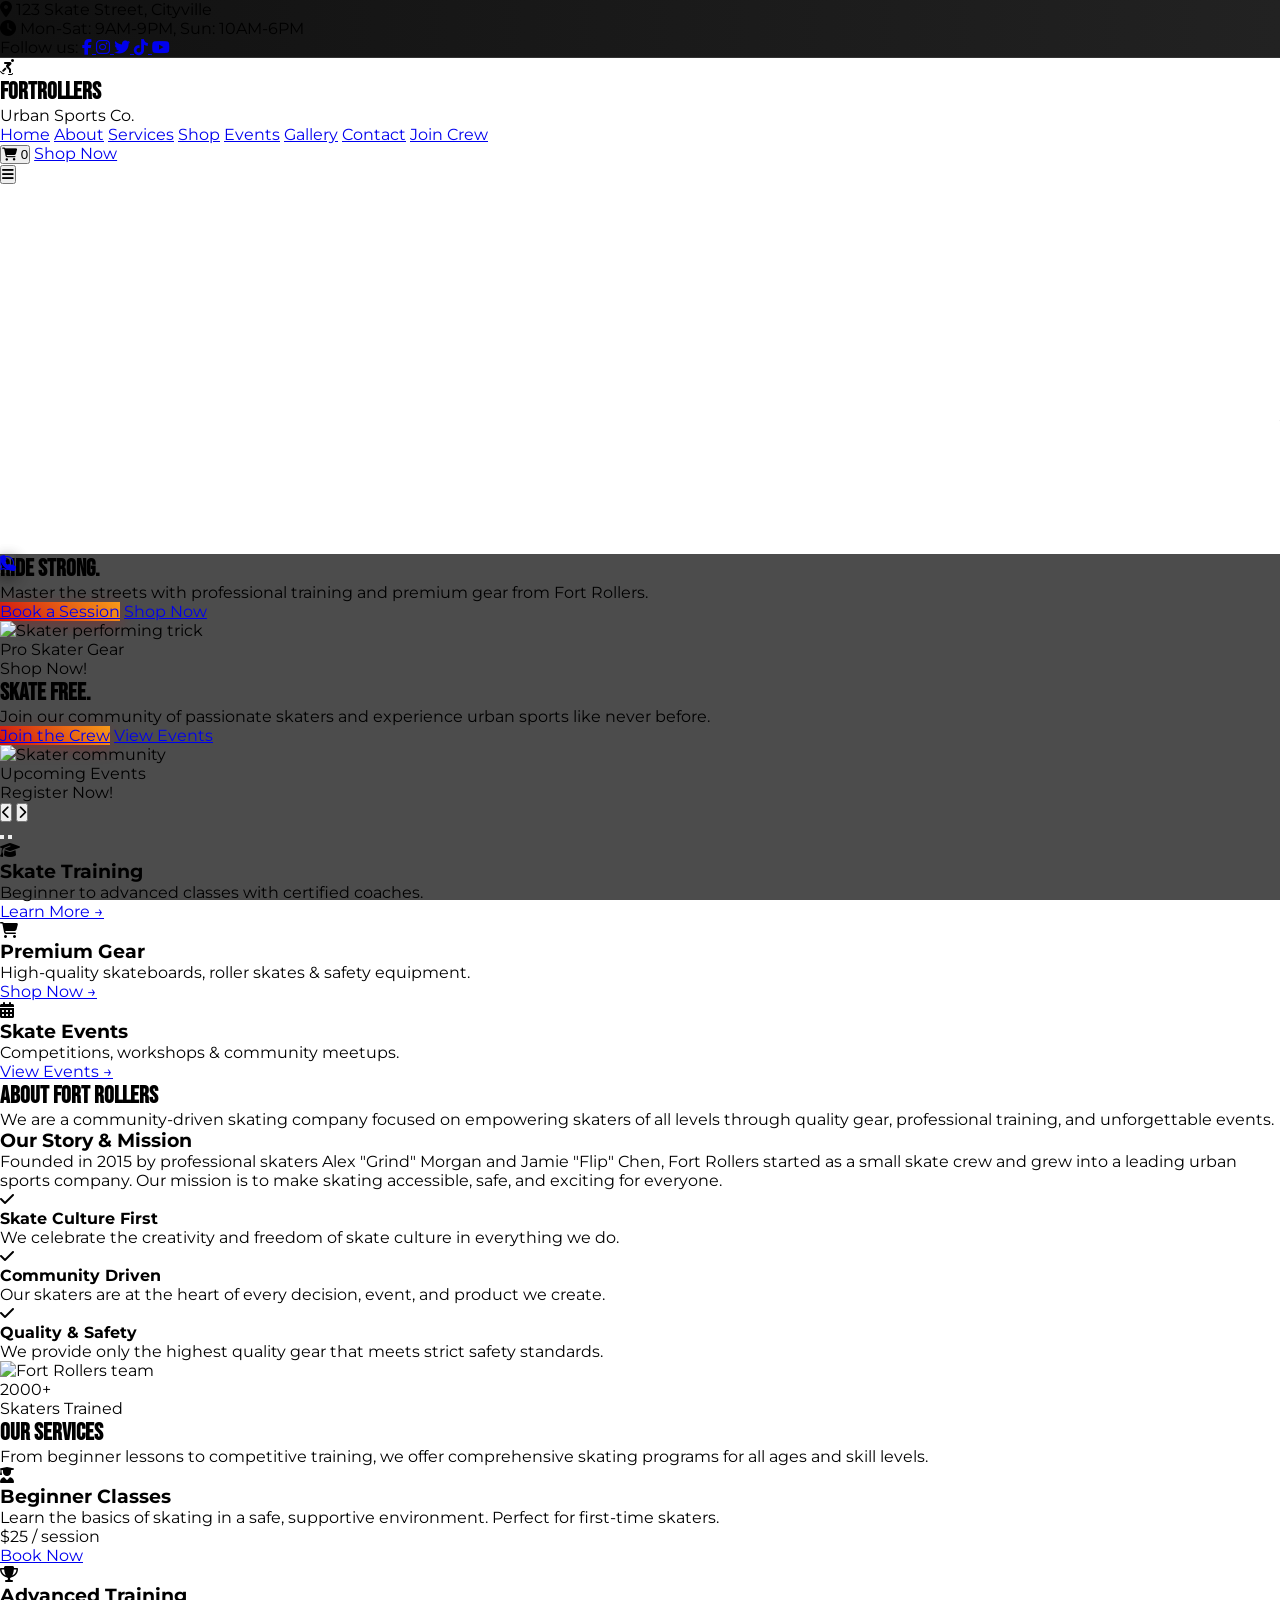
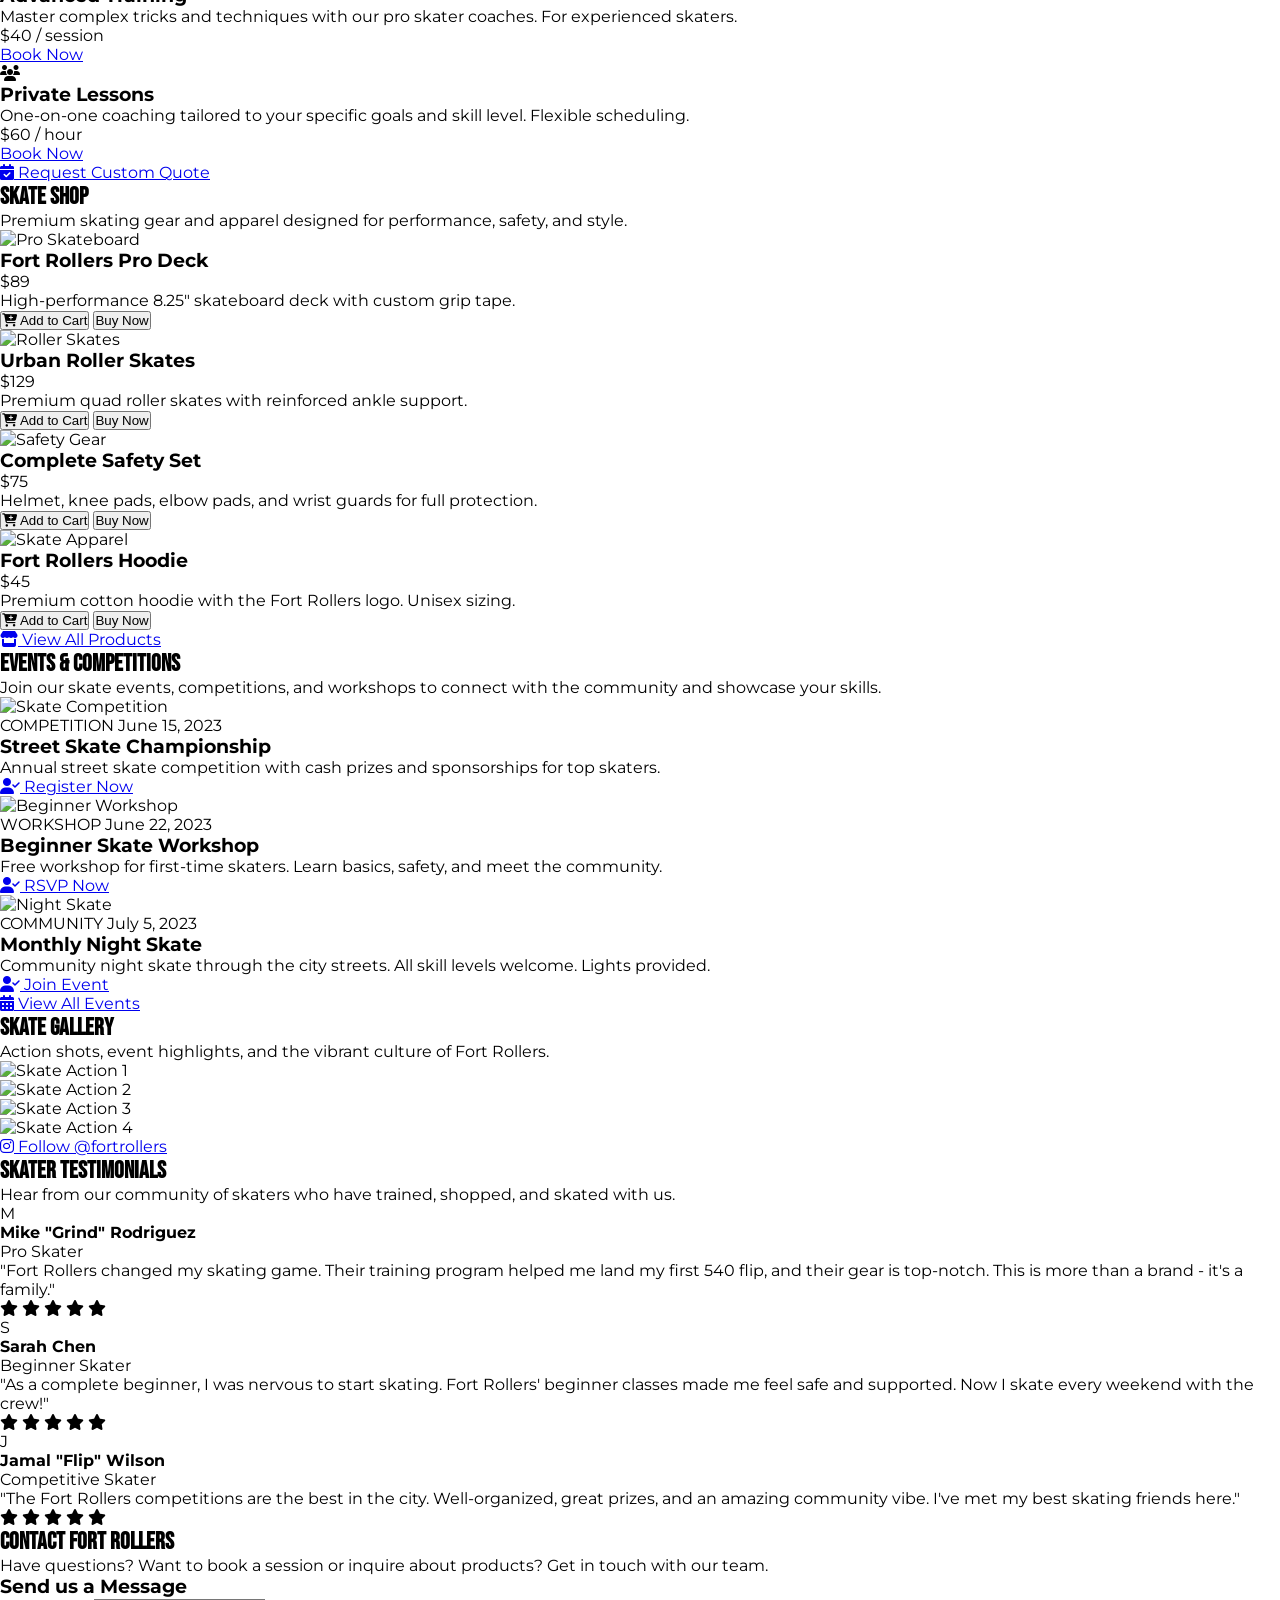
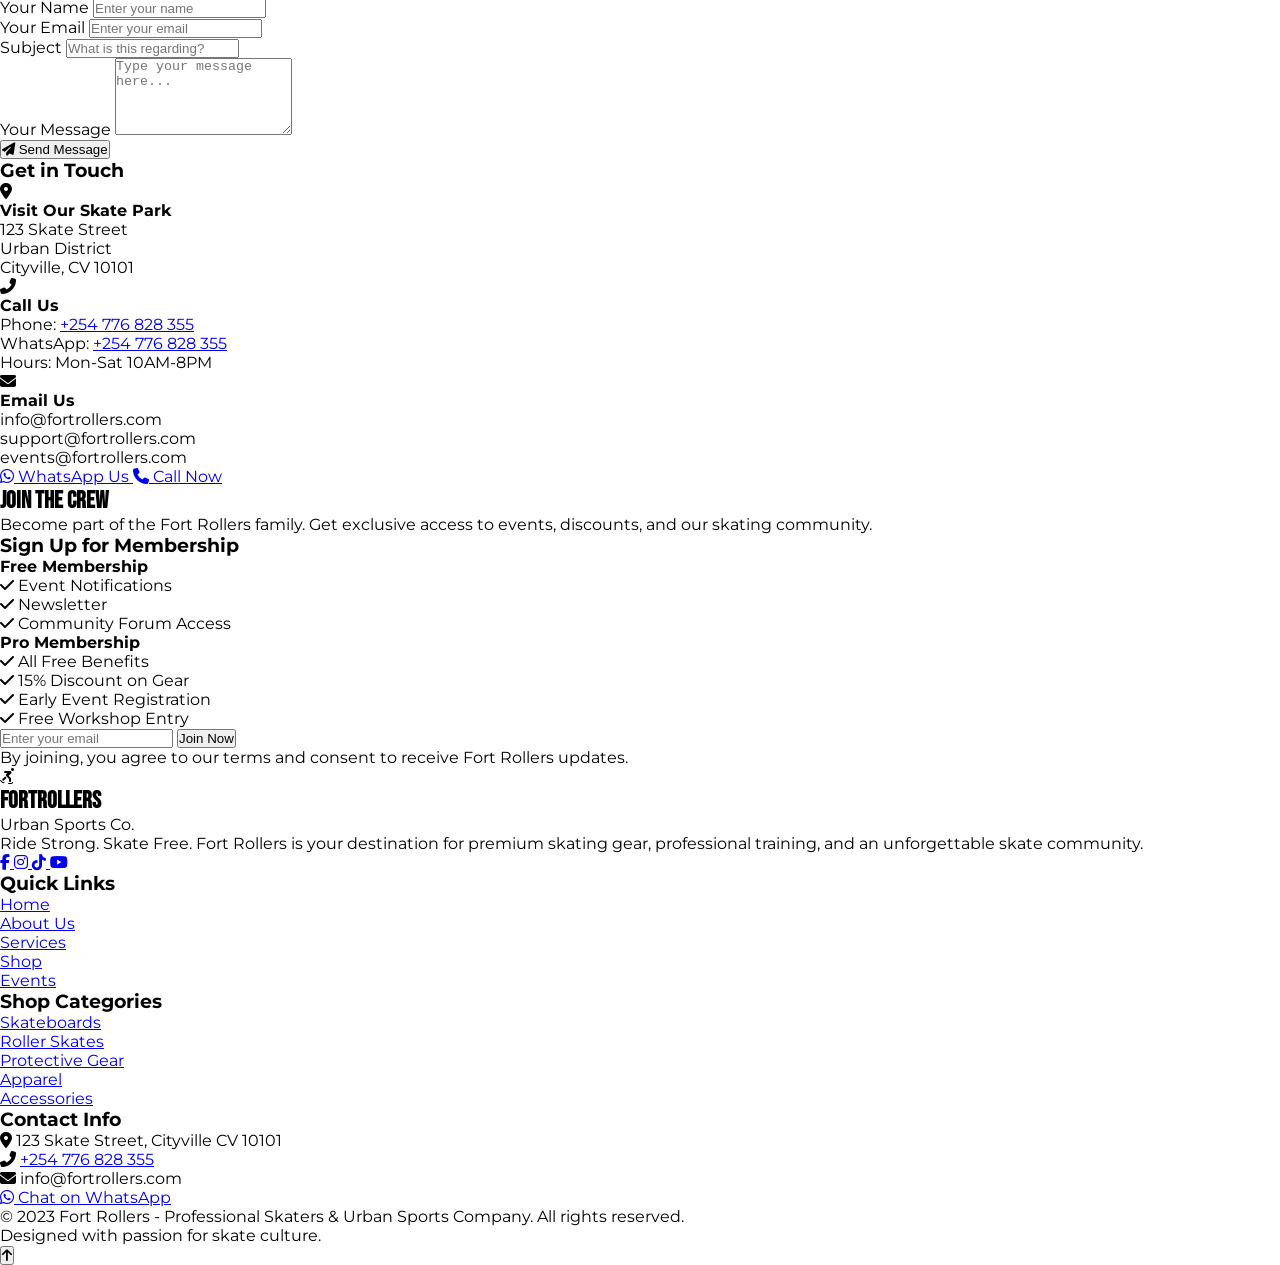
==== index.html @ 1fdde14f "initial commit" ====
<!DOCTYPE html>
<html lang="en">
<head>
    <meta charset="UTF-8">
    <meta name="viewport" content="width=device-width, initial-scale=1.0">
    <title>Fort Rollers - Professional Skaters & Urban Sports</title>
    <link rel="stylesheet" href="https://cdnjs.cloudflare.com/ajax/libs/font-awesome/6.4.0/css/all.min.css">
    <script src="https://cdn.tailwindcss.com"></script>
    <script src="https://unpkg.com/scrollreveal"></script>
    <link href="https://fonts.googleapis.com/css2?family=Bebas+Neue&family=Montserrat:wght@400;500;600;700;800&display=swap" rel="stylesheet">
    <style>
        :root {
            --primary-red: #CF0F0F;
            --primary-orange: #F79A19;
            --primary-yellow: #FFE52A;
        }
        * {
            margin: 0;
            padding: 0;
            box-sizing: border-box;
        }
        body {
            font-family: 'Montserrat', sans-serif;
            overflow-x: hidden;
            scroll-behavior: smooth;
        }
        .logo-font {
            font-family: 'Bebas Neue', cursive;
        }
        .skateboard-bg {
            background-image: linear-gradient(rgba(0, 0, 0, 0.7), rgba(0, 0, 0, 0.7)), url('https://images.unsplash.com/photo-1547447134-cd3f5c716030?ixlib=rb-4.0.3&ixid=M3wxMjA3fDB8MHxwaG90by1wYWdlfHx8fGVufDB8fHx8fA%3D%3D&auto=format&fit=crop&w=2000&q=80');
            background-attachment: fixed;
            background-position: center;
            background-repeat: no-repeat;
            background-size: cover;
            
        }
        .hero-slider {
            transition: transform 0.8s cubic-bezier(0.25, 0.46, 0.45, 0.94);
        }
        .product-card:hover .product-image {
            transform: scale(1.05);
            transition: transform 0.3s ease;
        }
        .testimonial-card:hover {
            transform: translateY(-10px);
            transition: transform 0.3s ease;
            box-shadow: 0 20px 40px rgba(0, 0, 0, 0.2);
        }
        .mobile-menu {
            transform: translateX(100%);
            transition: transform 0.3s ease-in-out;
        }
        .mobile-menu.open {
            transform: translateX(0);
        }
        .nav-link {
            position: relative;
        }
        .nav-link::after {
            content: '';
            position: absolute;
            width: 0;
            height: 3px;
            bottom: -5px;
            left: 0;
            background-color: var(--primary-red);
            transition: width 0.3s ease;
        }
        .nav-link:hover::after {
            width: 100%;
        }
        .cta-button {
            background: linear-gradient(45deg, var(--primary-red), var(--primary-orange));
            transition: all 0.3s ease;
            box-shadow: 0 4px 15px rgba(207, 15, 15, 0.3);
        }
        .cta-button:hover {
            transform: translateY(-3px);
            box-shadow: 0 6px 20px rgba(207, 15, 15, 0.4);
        }
        .floating {
            animation: floating 3s ease-in-out infinite;
        }
        @keyframes floating {
            0% { transform: translateY(0px); }
            50% { transform: translateY(-10px); }
            100% { transform: translateY(0px); }
        }
        
        /* Shopping Cart Styles */
        .cart-sidebar {
            transform: translateX(100%);
            transition: transform 0.4s cubic-bezier(0.25, 0.46, 0.45, 0.94);
        }
        .cart-sidebar.open {
            transform: translateX(0);
        }
        .cart-item {
            transition: all 0.3s ease;
        }
        .cart-item-remove:hover {
            color: var(--primary-red);
            transform: scale(1.1);
        }
        
        /* Toast Notification */
        .toast-notification {
            position: fixed;
            bottom: 20px;
            right: 20px;
            z-index: 9999;
            transform: translateY(100px);
            opacity: 0;
            transition: all 0.5s cubic-bezier(0.68, -0.55, 0.27, 1.55);
        }
        .toast-notification.show {
            transform: translateY(0);
            opacity: 1;
        }
        
        /* Section spacing fix */
        section {
            scroll-margin-top: 120px;
        }
        
        /* Floating buttons */
        .floating-button {
            position: fixed;
            z-index: 100;
            transition: all 0.3s ease;
            box-shadow: 0 5px 15px rgba(0, 0, 0, 0.3);
        }
        .floating-button:hover {
            transform: translateY(-5px);
            box-shadow: 0 10px 20px rgba(0, 0, 0, 0.4);
        }
        
        /* Top bar styles */
        .top-bar {
            background: linear-gradient(90deg, #111, #222);
            border-bottom: 1px solid #333;
        }
        
        /* Hero section fix */
        .hero-container {
            position: relative;
            overflow: hidden;
        }
        .hero-slide-bg {
            position: absolute;
            top: 0;
            left: 0;
            width: 100%;
            height: 80vh;
            background-size: cover;
            background-position: center;
            transition: opacity 1s ease;
            z-index: 0;

        }
        .hero-content {
            position: relative;
            z-index: 1;
        }
    </style>
</head>
<body class="bg-gray-900 text-white">
    <!-- Top Bar with Locations & Social Media -->
    <div class="top-bar py-2 hidden md:block">
        <div class="container mx-auto px-4">
            <div class="flex justify-between items-center">
                <!-- Locations -->
                <div class="flex items-center space-x-6 text-sm">
                    <div class="flex items-center">
                        <i class="fas fa-map-marker-alt text-[#F79A19] mr-2"></i>
                        <span>123 Skate Street, Cityville</span>
                    </div>
                    <div class="flex items-center">
                        <i class="fas fa-clock text-[#FFE52A] mr-2"></i>
                        <span>Mon-Sat: 9AM-9PM, Sun: 10AM-6PM</span>
                    </div>
                </div>
                
                <!-- Social Media -->
                <div class="flex items-center space-x-4">
                    <span class="text-gray-400 text-sm">Follow us:</span>
                    <a href="https://facebook.com" target="_blank" class="text-gray-300 hover:text-[#CF0F0F] transition-colors">
                        <i class="fab fa-facebook-f"></i>
                    </a>
                    <a href="https://instagram.com" target="_blank" class="text-gray-300 hover:text-[#CF0F0F] transition-colors">
                        <i class="fab fa-instagram"></i>
                    </a>
                    <a href="https://twitter.com" target="_blank" class="text-gray-300 hover:text-[#CF0F0F] transition-colors">
                        <i class="fab fa-twitter"></i>
                    </a>
                    <a href="https://tiktok.com" target="_blank" class="text-gray-300 hover:text-[#CF0F0F] transition-colors">
                        <i class="fab fa-tiktok"></i>
                    </a>
                    <a href="https://youtube.com" target="_blank" class="text-gray-300 hover:text-[#CF0F0F] transition-colors">
                        <i class="fab fa-youtube"></i>
                    </a>
                </div>
            </div>
        </div>
    </div>

    <!-- Navigation -->
    <nav class="sticky top-0 w-full bg-gray-900/95 backdrop-blur-sm z-50 shadow-xl">
        <div class="container mx-auto px-4 py-4 flex justify-between items-center">
            <!-- Logo -->
            <div class="flex items-center space-x-2">
                <div class="w-10 h-10 rounded-full bg-gradient-to-r from-[#CF0F0F] to-[#F79A19] flex items-center justify-center">
                    <i class="fas fa-skating text-white text-xl"></i>
                </div>
                <div>
                    <h1 class="logo-font text-3xl text-white">FORT<span class="text-[#CF0F0F]">ROLLERS</span></h1>
                    <p class="text-xs text-gray-300 -mt-1">Urban Sports Co.</p>
                </div>
            </div>

            <!-- Desktop Navigation -->
            <div class="hidden md:flex space-x-8">
                <a href="#home" class="nav-link text-white font-medium hover:text-[#FFE52A]">Home</a>
                <a href="#about" class="nav-link text-white font-medium hover:text-[#FFE52A]">About</a>
                <a href="#services" class="nav-link text-white font-medium hover:text-[#FFE52A]">Services</a>
                <a href="#shop" class="nav-link text-white font-medium hover:text-[#FFE52A]">Shop</a>
                <a href="#events" class="nav-link text-white font-medium hover:text-[#FFE52A]">Events</a>
                <a href="#gallery" class="nav-link text-white font-medium hover:text-[#FFE52A]">Gallery</a>
                <a href="#contact" class="nav-link text-white font-medium hover:text-[#FFE52A]">Contact</a>
                <a href="#join" class="nav-link text-white font-medium hover:text-[#FFE52A]">Join Crew</a>
            </div>

            <!-- Call to Action Buttons & Cart -->
            <div class="hidden md:flex items-center space-x-4">
                <button id="cart-toggle" class="relative p-2">
                    <i class="fas fa-shopping-cart text-2xl text-white hover:text-[#FFE52A] transition-all"></i>
                    <span id="cart-count" class="absolute -top-2 -right-2 bg-[#CF0F0F] text-white text-xs font-bold rounded-full w-6 h-6 flex items-center justify-center">0</span>
                </button>
                <a href="#shop" class="px-4 py-2 bg-gradient-to-r from-[#CF0F0F] to-[#F79A19] rounded-full font-medium hover:shadow-lg hover:shadow-red-900/30 transition-all">Shop Now</a>
            </div>

            <!-- Mobile Menu Button -->
            <button id="mobile-menu-button" class="md:hidden text-white text-2xl">
                <i class="fas fa-bars"></i>
            </button>
        </div>

        <!-- Mobile Menu -->
        <div id="mobile-menu" class="mobile-menu fixed top-0 right-0 h-full w-64 bg-gray-900 shadow-2xl p-6 md:hidden z-50">
            <div class="flex justify-between items-center mb-10">
                <div class="flex items-center space-x-2">
                    <div class="w-8 h-8 rounded-full bg-gradient-to-r from-[#CF0F0F] to-[#F79A19] flex items-center justify-center">
                        <i class="fas fa-skating text-white"></i>
                    </div>
                    <h2 class="logo-font text-2xl text-white">FORT<span class="text-[#CF0F0F]">ROLLERS</span></h2>
                </div>
                <button id="close-menu" class="text-white text-2xl">
                    <i class="fas fa-times"></i>
                </button>
            </div>
            <div class="flex flex-col space-y-6">
                <a href="#home" class="text-white font-medium hover:text-[#FFE52A] text-lg">Home</a>
                <a href="#about" class="text-white font-medium hover:text-[#FFE52A] text-lg">About</a>
                <a href="#services" class="text-white font-medium hover:text-[#FFE52A] text-lg">Services</a>
                <a href="#shop" class="text-white font-medium hover:text-[#FFE52A] text-lg">Shop</a>
                <a href="#events" class="text-white font-medium hover:text-[#FFE52A] text-lg">Events</a>
                <a href="#gallery" class="text-white font-medium hover:text-[#FFE52A] text-lg">Gallery</a>
                <a href="#contact" class="text-white font-medium hover:text-[#FFE52A] text-lg">Contact</a>
                <a href="#join" class="text-white font-medium hover:text-[#FFE52A] text-lg">Join Crew</a>
                <div class="pt-6 border-t border-gray-700 flex items-center justify-between">
                    <button id="mobile-cart-toggle" class="relative p-2">
                        <i class="fas fa-shopping-cart text-xl text-white"></i>
                        <span id="mobile-cart-count" class="absolute -top-1 -right-1 bg-[#CF0F0F] text-white text-xs font-bold rounded-full w-5 h-5 flex items-center justify-center">0</span>
                    </button>
                    <div class="flex space-x-2">
                        <a href="#shop" class="px-4 py-2 bg-gradient-to-r from-[#CF0F0F] to-[#F79A19] rounded-full font-medium text-sm">Shop Now</a>
                    </div>
                </div>
            </div>
            
            <!-- Mobile Social Media -->
            <div class="pt-6 border-t border-gray-700 mt-6">
                <p class="text-gray-400 mb-3">Follow us:</p>
                <div class="flex space-x-4">
                    <a href="https://facebook.com" target="_blank" class="text-gray-300 hover:text-[#CF0F0F] transition-colors text-xl">
                        <i class="fab fa-facebook-f"></i>
                    </a>
                    <a href="https://instagram.com" target="_blank" class="text-gray-300 hover:text-[#CF0F0F] transition-colors text-xl">
                        <i class="fab fa-instagram"></i>
                    </a>
                    <a href="https://twitter.com" target="_blank" class="text-gray-300 hover:text-[#CF0F0F] transition-colors text-xl">
                        <i class="fab fa-twitter"></i>
                    </a>
                    <a href="https://tiktok.com" target="_blank" class="text-gray-300 hover:text-[#CF0F0F] transition-colors text-xl">
                        <i class="fab fa-tiktok"></i>
                    </a>
                </div>
            </div>
        </div>
    </nav>

    <!-- Shopping Cart Sidebar -->
    <div id="cart-sidebar" class="cart-sidebar fixed top-0 right-0 h-full w-full md:w-96 bg-gray-900 shadow-2xl z-50 overflow-y-auto">
        <div class="p-6">
            <div class="flex justify-between items-center mb-8">
                <h2 class="logo-font text-3xl">Shopping <span class="text-[#FFE52A]">Cart</span></h2>
                <button id="close-cart" class="text-2xl text-gray-400 hover:text-white">
                    <i class="fas fa-times"></i>
                </button>
            </div>
            
            <div id="cart-items" class="mb-8">
                <!-- Cart items will be dynamically added here -->
                <div id="empty-cart-message" class="text-center py-12">
                    <i class="fas fa-shopping-cart text-5xl text-gray-700 mb-4"></i>
                    <h3 class="text-xl font-bold mb-2">Your cart is empty</h3>
                    <p class="text-gray-400 mb-6">Add some awesome skate gear to get started!</p>
                    <a href="#shop" class="inline-block px-6 py-3 bg-gradient-to-r from-[#CF0F0F] to-[#F79A19] rounded-full font-medium">Browse Shop</a>
                </div>
            </div>
            
            <div id="cart-summary" class="hidden">
                <div class="border-t border-b border-gray-700 py-4 mb-6">
                    <div class="flex justify-between mb-2">
                        <span class="text-gray-400">Subtotal</span>
                        <span id="cart-subtotal" class="font-bold">$0.00</span>
                    </div>
                    <div class="flex justify-between mb-2">
                        <span class="text-gray-400">Shipping</span>
                        <span class="font-bold">$5.99</span>
                    </div>
                    <div class="flex justify-between text-lg font-bold mt-4 pt-4 border-t border-gray-700">
                        <span>Total</span>
                        <span id="cart-total">$5.99</span>
                    </div>
                </div>
                
                <div class="space-y-4">
                    <button id="whatsapp-checkout-btn" class="w-full py-4 bg-gradient-to-r from-green-600 to-green-500 rounded-xl font-bold text-lg hover:shadow-xl transition-all">
                        <i class="fab fa-whatsapp mr-2"></i> Checkout via WhatsApp
                    </button>
                    <button id="checkout-btn" class="w-full py-4 bg-gradient-to-r from-[#CF0F0F] to-[#F79A19] rounded-xl font-bold text-lg hover:shadow-xl hover:shadow-red-900/30 transition-all">
                        <i class="fas fa-lock mr-2"></i> Proceed to Checkout
                    </button>
                    <button id="continue-shopping" class="w-full py-4 border-2 border-gray-700 rounded-xl font-bold text-lg hover:bg-gray-800 transition-all">
                        Continue Shopping
                    </button>
                </div>
            </div>
        </div>
    </div>

    <!-- Toast Notification -->
    <div id="toast-notification" class="toast-notification bg-gradient-to-r from-gray-800 to-gray-900 border-l-4 border-[#FFE52A] rounded-r-lg shadow-2xl p-4 max-w-sm">
        <div class="flex items-center">
            <div class="flex-shrink-0">
                <i class="fas fa-check-circle text-2xl text-[#FFE52A]"></i>
            </div>
            <div class="ml-3">
                <p id="toast-message" class="font-bold">Item added to cart!</p>
                <p class="text-sm text-gray-400">View your cart to checkout</p>
            </div>
        </div>
    </div>

    <!-- Floating WhatsApp Button -->
    <a href="https://wa.me/254776828355?text=Hello%20Fort%20Rollers!%20I'm%20interested%20in%20your%20skating%20products%20and%20services." 
       target="_blank"
       class="floating-button bottom-6 right-6 w-14 h-14 rounded-full bg-gradient-to-r from-green-600 to-green-500 flex items-center justify-center text-white">
        <i class="fab fa-whatsapp text-2xl"></i>
    </a>

    <!-- Floating Call Button -->
    <a href="tel:+254776828355" 
       class="floating-button bottom-28 right-6 w-14 h-14 rounded-full bg-gradient-to-r from-[#CF0F0F] to-[#F79A19] flex items-center justify-center text-white">
        <i class="fas fa-phone text-xl"></i>
    </a>

    <!-- Hero Slider Section -->
    <section id="home" class="pt-20 hero-container">
        <!-- Background images that will slide -->
        <div class="hero-slide-bg skateboard-bg" id="slide-bg-1"></div>
        <div class="hero-slide-bg" id="slide-bg-2" style="background-image: linear-gradient(rgba(0, 0, 0, 0.7), rgba(0, 0, 0, 0.7)), url('https://images.unsplash.com/photo-1571019613454-1cb2f99b2d8b?ixlib=rb-4.0.3&ixid=M3wxMjA3fDB8MHxwaG90by1wYWdlfHx8fGVufDB8fHx8fA%3D%3D&auto=format&fit=crop&w=2000&q=80'); opacity: 0;"></div>
        
        <div class="hero-content">
            <div class="container mx-auto px-4 py-16 md:py-24">
                <!-- Hero Slider -->
                <div class="relative overflow-hidden rounded-3xl shadow-2xl mb-12">
                    <div id="hero-slider" class="flex transition-transform duration-700">
                        <!-- Slide 1 -->
                        <div class="min-w-full flex flex-col md:flex-row items-center p-8 md:p-12 bg-gradient-to-r from-gray-900/90 to-gray-900/70">
                            <div class="md:w-1/2 mb-10 md:mb-0">
                                <h2 class="logo-font text-5xl md:text-7xl mb-4">RIDE <span class="text-[#CF0F0F]">STRONG</span>.</h2>
                                <p class="text-xl md:text-2xl mb-8 text-gray-300">Master the streets with professional training and premium gear from Fort Rollers.</p>
                                <div class="flex flex-wrap gap-4">
                                    <a href="#services" class="cta-button px-8 py-3 rounded-full font-bold text-lg">Book a Session</a>
                                    <a href="#shop" class="px-8 py-3 border-2 border-white rounded-full font-bold text-lg hover:bg-white hover:text-gray-900 transition-all">Shop Now</a>
                                </div>
                            </div>
                            <div class="md:w-1/2 flex justify-center">
                                <div class="relative">
                                    <img src="https://images.unsplash.com/photo-1571019613454-1cb2f99b2d8b?ixlib=rb-4.0.3&ixid=M3wxMjA3fDB8MHxwaG90by1wYWdlfHx8fGVufDB8fHx8fA%3D%3D&auto=format&fit=crop&w=800&q=80" 
                                         alt="Skater performing trick" 
                                         class="rounded-2xl shadow-2xl floating max-w-full">
                                    <div class="absolute -bottom-4 -right-4 bg-[#FFE52A] text-gray-900 p-4 rounded-2xl shadow-xl">
                                        <p class="font-bold">Pro Skater Gear</p>
                                        <p class="text-sm">Shop Now!</p>
                                    </div>
                                </div>
                            </div>
                        </div>
                        
                        <!-- Slide 2 -->
                        <div class="min-w-full flex flex-col md:flex-row items-center p-8 md:p-12 bg-gradient-to-r from-gray-900/90 to-gray-900/70">
                            <div class="md:w-1/2 mb-10 md:mb-0">
                                <h2 class="logo-font text-5xl md:text-7xl mb-4">SKATE <span class="text-[#F79A19]">FREE</span>.</h2>
                                <p class="text-xl md:text-2xl mb-8 text-gray-300">Join our community of passionate skaters and experience urban sports like never before.</p>
                                <div class="flex flex-wrap gap-4">
                                    <a href="#join" class="cta-button px-8 py-3 rounded-full font-bold text-lg">Join the Crew</a>
                                    <a href="#events" class="px-8 py-3 border-2 border-white rounded-full font-bold text-lg hover:bg-white hover:text-gray-900 transition-all">View Events</a>
                                </div>
                            </div>
                            <div class="md:w-1/2 flex justify-center">
                                <div class="relative">
                                    <img src="https://images.unsplash.com/photo-1549317661-bd32c8ce0db2?ixlib=rb-4.0.3&ixid=M3wxMjA3fDB8MHxwaG90by1wYWdlfHx8fGVufDB8fHx8fA%3D%3D&auto=format&fit=crop&w=800&q=80" 
                                         alt="Skater community" 
                                         class="rounded-2xl shadow-2xl floating max-w-full">
                                    <div class="absolute -bottom-4 -right-4 bg-[#F79A19] text-gray-900 p-4 rounded-2xl shadow-xl">
                                        <p class="font-bold">Upcoming Events</p>
                                        <p class="text-sm">Register Now!</p>
                                    </div>
                                </div>
                            </div>
                        </div>
                    </div>
                    
                    <!-- Slider Controls -->
                    <button id="prev-slide" class="absolute left-4 top-1/2 transform -translate-y-1/2 bg-gray-900/80 text-white p-3 rounded-full hover:bg-[#CF0F0F] transition-all z-10">
                        <i class="fas fa-chevron-left"></i>
                    </button>
                    <button id="next-slide" class="absolute right-4 top-1/2 transform -translate-y-1/2 bg-gray-900/80 text-white p-3 rounded-full hover:bg-[#CF0F0F] transition-all z-10">
                        <i class="fas fa-chevron-right"></i>
                    </button>
                    
                    <!-- Slider Indicators -->
                    <div class="absolute bottom-4 left-1/2 transform -translate-x-1/2 flex space-x-2 z-10">
                        <button class="slide-indicator w-3 h-3 rounded-full bg-white" data-slide="0"></button>
                        <button class="slide-indicator w-3 h-3 rounded-full bg-gray-500" data-slide="1"></button>
                    </div>
                </div>
                
                <!-- Featured Products/Service Cards -->
                <div class="grid grid-cols-1 md:grid-cols-3 gap-8 mb-16">
                    <div class="bg-gradient-to-br from-gray-800 to-gray-900 rounded-2xl p-6 shadow-xl hover:shadow-2xl hover:shadow-red-900/30 transition-all">
                        <div class="w-14 h-14 rounded-full bg-gradient-to-r from-[#CF0F0F] to-[#F79A19] flex items-center justify-center mb-4">
                            <i class="fas fa-graduation-cap text-2xl"></i>
                        </div>
                        <h3 class="text-2xl font-bold mb-2">Skate Training</h3>
                        <p class="text-gray-300 mb-4">Beginner to advanced classes with certified coaches.</p>
                        <a href="#services" class="text-[#FFE52A] font-medium">Learn More →</a>
                    </div>
                    
                    <div class="bg-gradient-to-br from-gray-800 to-gray-900 rounded-2xl p-6 shadow-xl hover:shadow-2xl hover:shadow-red-900/30 transition-all">
                        <div class="w-14 h-14 rounded-full bg-gradient-to-r from-[#F79A19] to-[#FFE52A] flex items-center justify-center mb-4">
                            <i class="fas fa-shopping-cart text-2xl"></i>
                        </div>
                        <h3 class="text-2xl font-bold mb-2">Premium Gear</h3>
                        <p class="text-gray-300 mb-4">High-quality skateboards, roller skates & safety equipment.</p>
                        <a href="#shop" class="text-[#FFE52A] font-medium">Shop Now →</a>
                    </div>
                    
                    <div class="bg-gradient-to-br from-gray-800 to-gray-900 rounded-2xl p-6 shadow-xl hover:shadow-2xl hover:shadow-red-900/30 transition-all">
                        <div class="w-14 h-14 rounded-full bg-gradient-to-r from-[#FFE52A] to-[#CF0F0F] flex items-center justify-center mb-4">
                            <i class="fas fa-calendar-alt text-2xl"></i>
                        </div>
                        <h3 class="text-2xl font-bold mb-2">Skate Events</h3>
                        <p class="text-gray-300 mb-4">Competitions, workshops & community meetups.</p>
                        <a href="#events" class="text-[#FFE52A] font-medium">View Events →</a>
                    </div>
                </div>
            </div>
        </div>
    </section>

    <!-- About Section -->
    <section id="about" class="py-16 bg-gray-800">
        <div class="container mx-auto px-4">
            <div class="text-center mb-12">
                <h2 class="logo-font text-5xl md:text-6xl mb-4">ABOUT <span class="text-[#CF0F0F]">FORT ROLLERS</span></h2>
                <p class="text-xl text-gray-300 max-w-3xl mx-auto">We are a community-driven skating company focused on empowering skaters of all levels through quality gear, professional training, and unforgettable events.</p>
            </div>
            
            <div class="grid grid-cols-1 md:grid-cols-2 gap-12 items-center">
                <div>
                    <h3 class="text-3xl font-bold mb-6">Our Story & Mission</h3>
                    <p class="text-gray-300 mb-6">Founded in 2015 by professional skaters Alex "Grind" Morgan and Jamie "Flip" Chen, Fort Rollers started as a small skate crew and grew into a leading urban sports company. Our mission is to make skating accessible, safe, and exciting for everyone.</p>
                    
                    <div class="space-y-4">
                        <div class="flex items-start">
                            <div class="w-8 h-8 rounded-full bg-[#CF0F0F] flex items-center justify-center mr-4 flex-shrink-0">
                                <i class="fas fa-check text-white"></i>
                            </div>
                            <div>
                                <h4 class="font-bold text-lg">Skate Culture First</h4>
                                <p class="text-gray-300">We celebrate the creativity and freedom of skate culture in everything we do.</p>
                            </div>
                        </div>
                        
                        <div class="flex items-start">
                            <div class="w-8 h-8 rounded-full bg-[#F79A19] flex items-center justify-center mr-4 flex-shrink-0">
                                <i class="fas fa-check text-white"></i>
                            </div>
                            <div>
                                <h4 class="font-bold text-lg">Community Driven</h4>
                                <p class="text-gray-300">Our skaters are at the heart of every decision, event, and product we create.</p>
                            </div>
                        </div>
                        
                        <div class="flex items-start">
                            <div class="w-8 h-8 rounded-full bg-[#FFE52A] flex items-center justify-center mr-4 flex-shrink-0">
                                <i class="fas fa-check text-white"></i>
                            </div>
                            <div>
                                <h4 class="font-bold text-lg">Quality & Safety</h4>
                                <p class="text-gray-300">We provide only the highest quality gear that meets strict safety standards.</p>
                            </div>
                        </div>
                    </div>
                </div>
                
                <div class="relative">
                    <img src="https://images.unsplash.com/photo-1520045892732-304bc3ac5d8e?ixlib=rb-4.0.3&ixid=M3wxMjA3fDB8MHxwaG90by1wYWdlfHx8fGVufDB8fHx8fA%3D%3D&auto=format&fit=crop&w=800&q=80" 
                         alt="Fort Rollers team" 
                         class="rounded-2xl shadow-2xl">
                    <div class="absolute -bottom-6 -left-6 bg-gradient-to-r from-[#CF0F0F] to-[#F79A19] text-white p-6 rounded-2xl shadow-xl">
                        <p class="font-bold text-2xl">2000+</p>
                        <p class="text-lg">Skaters Trained</p>
                    </div>
                </div>
            </div>
        </div>
    </section>

    <!-- Services Section -->
    <section id="services" class="py-16 bg-gray-900">
        <div class="container mx-auto px-4">
            <div class="text-center mb-12">
                <h2 class="logo-font text-5xl md:text-6xl mb-4">OUR <span class="text-[#F79A19]">SERVICES</span></h2>
                <p class="text-xl text-gray-300 max-w-3xl mx-auto">From beginner lessons to competitive training, we offer comprehensive skating programs for all ages and skill levels.</p>
            </div>
            
            <div class="grid grid-cols-1 md:grid-cols-2 lg:grid-cols-3 gap-8 mb-12">
                <div class="bg-gradient-to-br from-gray-800 to-gray-900 rounded-2xl p-8 shadow-xl hover:shadow-2xl transition-all duration-300 border border-gray-700 hover:border-[#F79A19]">
                    <div class="w-16 h-16 rounded-full bg-gradient-to-r from-[#CF0F0F] to-[#F79A19] flex items-center justify-center mb-6 mx-auto">
                        <i class="fas fa-user-graduate text-2xl"></i>
                    </div>
                    <h3 class="text-2xl font-bold text-center mb-4">Beginner Classes</h3>
                    <p class="text-gray-300 text-center mb-6">Learn the basics of skating in a safe, supportive environment. Perfect for first-time skaters.</p>
                    <div class="text-center">
                        <span class="text-3xl font-bold text-[#FFE52A]">$25</span>
                        <span class="text-gray-400"> / session</span>
                    </div>
                    <a href="#contact" class="block w-full mt-6 py-3 bg-gradient-to-r from-gray-700 to-gray-800 text-center rounded-xl font-medium hover:from-[#CF0F0F] hover:to-[#F79A19] transition-all">Book Now</a>
                </div>
                
                <div class="bg-gradient-to-br from-gray-800 to-gray-900 rounded-2xl p-8 shadow-xl hover:shadow-2xl transition-all duration-300 border border-gray-700 hover:border-[#F79A19]">
                    <div class="w-16 h-16 rounded-full bg-gradient-to-r from-[#F79A19] to-[#FFE52A] flex items-center justify-center mb-6 mx-auto">
                        <i class="fas fa-trophy text-2xl"></i>
                    </div>
                    <h3 class="text-2xl font-bold text-center mb-4">Advanced Training</h3>
                    <p class="text-gray-300 text-center mb-6">Master complex tricks and techniques with our pro skater coaches. For experienced skaters.</p>
                    <div class="text-center">
                        <span class="text-3xl font-bold text-[#FFE52A]">$40</span>
                        <span class="text-gray-400"> / session</span>
                    </div>
                    <a href="#contact" class="block w-full mt-6 py-3 bg-gradient-to-r from-gray-700 to-gray-800 text-center rounded-xl font-medium hover:from-[#CF0F0F] hover:to-[#F79A19] transition-all">Book Now</a>
                </div>
                
                <div class="bg-gradient-to-br from-gray-800 to-gray-900 rounded-2xl p-8 shadow-xl hover:shadow-2xl transition-all duration-300 border border-gray-700 hover:border-[#F79A19]">
                    <div class="w-16 h-16 rounded-full bg-gradient-to-r from-[#FFE52A] to-[#CF0F0F] flex items-center justify-center mb-6 mx-auto">
                        <i class="fas fa-users text-2xl"></i>
                    </div>
                    <h3 class="text-2xl font-bold text-center mb-4">Private Lessons</h3>
                    <p class="text-gray-300 text-center mb-6">One-on-one coaching tailored to your specific goals and skill level. Flexible scheduling.</p>
                    <div class="text-center">
                        <span class="text-3xl font-bold text-[#FFE52A]">$60</span>
                        <span class="text-gray-400"> / hour</span>
                    </div>
                    <a href="#contact" class="block w-full mt-6 py-3 bg-gradient-to-r from-gray-700 to-gray-800 text-center rounded-xl font-medium hover:from-[#CF0F0F] hover:to-[#F79A19] transition-all">Book Now</a>
                </div>
            </div>
            
            <div class="text-center">
                <a href="#contact" class="inline-flex items-center px-8 py-4 bg-gradient-to-r from-[#CF0F0F] to-[#F79A19] rounded-full font-bold text-lg hover:shadow-xl hover:shadow-red-900/30 transition-all">
                    <i class="fas fa-calendar-check mr-3"></i> Request Custom Quote
                </a>
            </div>
        </div>
    </section>

    <!-- Shop Section -->
    <section id="shop" class="py-16 bg-gray-800">
        <div class="container mx-auto px-4">
            <div class="text-center mb-12">
                <h2 class="logo-font text-5xl md:text-6xl mb-4">SKATE <span class="text-[#FFE52A]">SHOP</span></h2>
                <p class="text-xl text-gray-300 max-w-3xl mx-auto">Premium skating gear and apparel designed for performance, safety, and style.</p>
            </div>
            
            <div class="grid grid-cols-1 md:grid-cols-2 lg:grid-cols-4 gap-8 mb-12">
                <!-- Product 1 -->
                <div class="product-card bg-gradient-to-br from-gray-900 to-gray-800 rounded-2xl overflow-hidden shadow-xl hover:shadow-2xl transition-all duration-300">
                    <div class="h-56 overflow-hidden">
                        <img src="https://images.unsplash.com/photo-1547447914-6bae2e8e8d10?ixlib=rb-4.0.3&ixid=M3wxMjA3fDB8MHxwaG90by1wYWdlfHx8fGVufDB8fHx8fA%3D%3D&auto=format&fit=crop&w=600&q=80" 
                             alt="Pro Skateboard" 
                             class="product-image w-full h-full object-cover transition-transform duration-500">
                    </div>
                    <div class="p-6">
                        <div class="flex justify-between items-start mb-2">
                            <h3 class="text-xl font-bold">Fort Rollers Pro Deck</h3>
                            <span class="text-[#FFE52A] font-bold text-2xl">$89</span>
                        </div>
                        <p class="text-gray-300 mb-4">High-performance 8.25" skateboard deck with custom grip tape.</p>
                        <div class="flex justify-between items-center">
                            <button class="add-to-cart px-4 py-2 bg-gradient-to-r from-gray-700 to-gray-800 rounded-lg font-medium hover:from-[#CF0F0F] hover:to-[#F79A19] transition-all" data-id="1" data-name="Fort Rollers Pro Deck" data-price="89">
                                <i class="fas fa-cart-plus mr-2"></i> Add to Cart
                            </button>
                            <button class="buy-now-whatsapp px-4 py-2 bg-gradient-to-r from-[#CF0F0F] to-[#F79A19] rounded-lg font-medium" data-id="1" data-name="Fort Rollers Pro Deck" data-price="89">
                                Buy Now
                            </button>
                        </div>
                    </div>
                </div>
                
                <!-- Product 2 -->
                <div class="product-card bg-gradient-to-br from-gray-900 to-gray-800 rounded-2xl overflow-hidden shadow-xl hover:shadow-2xl transition-all duration-300">
                    <div class="h-56 overflow-hidden">
                        <img src="https://images.unsplash.com/photo-1551961463-3d6b5a5d2c7a?ixlib=rb-4.0.3&ixid=M3wxMjA3fDB8MHxwaG90by1wYWdlfHx8fGVufDB8fHx8fA%3D%3D&auto=format&fit=crop&w=600&q=80" 
                             alt="Roller Skates" 
                             class="product-image w-full h-full object-cover transition-transform duration-500">
                    </div>
                    <div class="p-6">
                        <div class="flex justify-between items-start mb-2">
                            <h3 class="text-xl font-bold">Urban Roller Skates</h3>
                            <span class="text-[#FFE52A] font-bold text-2xl">$129</span>
                        </div>
                        <p class="text-gray-300 mb-4">Premium quad roller skates with reinforced ankle support.</p>
                        <div class="flex justify-between items-center">
                            <button class="add-to-cart px-4 py-2 bg-gradient-to-r from-gray-700 to-gray-800 rounded-lg font-medium hover:from-[#CF0F0F] hover:to-[#F79A19] transition-all" data-id="2" data-name="Urban Roller Skates" data-price="129">
                                <i class="fas fa-cart-plus mr-2"></i> Add to Cart
                            </button>
                            <button class="buy-now-whatsapp px-4 py-2 bg-gradient-to-r from-[#CF0F0F] to-[#F79A19] rounded-lg font-medium" data-id="2" data-name="Urban Roller Skates" data-price="129">
                                Buy Now
                            </button>
                        </div>
                    </div>
                </div>
                
                <!-- Product 3 -->
                <div class="product-card bg-gradient-to-br from-gray-900 to-gray-800 rounded-2xl overflow-hidden shadow-xl hover:shadow-2xl transition-all duration-300">
                    <div class="h-56 overflow-hidden">
                        <img src="https://images.unsplash.com/photo-1526170375885-4d8ecf77b99f?ixlib=rb-4.0.3&ixid=M3wxMjA3fDB8MHxwaG90by1wYWdlfHx8fGVufDB8fHx8fA%3D%3D&auto=format&fit=crop&w=600&q=80" 
                             alt="Safety Gear" 
                             class="product-image w-full h-full object-cover transition-transform duration-500">
                    </div>
                    <div class="p-6">
                        <div class="flex justify-between items-start mb-2">
                            <h3 class="text-xl font-bold">Complete Safety Set</h3>
                            <span class="text-[#FFE52A] font-bold text-2xl">$75</span>
                        </div>
                        <p class="text-gray-300 mb-4">Helmet, knee pads, elbow pads, and wrist guards for full protection.</p>
                        <div class="flex justify-between items-center">
                            <button class="add-to-cart px-4 py-2 bg-gradient-to-r from-gray-700 to-gray-800 rounded-lg font-medium hover:from-[#CF0F0F] hover:to-[#F79A19] transition-all" data-id="3" data-name="Complete Safety Set" data-price="75">
                                <i class="fas fa-cart-plus mr-2"></i> Add to Cart
                            </button>
                            <button class="buy-now-whatsapp px-4 py-2 bg-gradient-to-r from-[#CF0F0F] to-[#F79A19] rounded-lg font-medium" data-id="3" data-name="Complete Safety Set" data-price="75">
                                Buy Now
                            </button>
                        </div>
                    </div>
                </div>
                
                <!-- Product 4 -->
                <div class="product-card bg-gradient-to-br from-gray-900 to-gray-800 rounded-2xl overflow-hidden shadow-xl hover:shadow-2xl transition-all duration-300">
                    <div class="h-56 overflow-hidden">
                        <img src="https://images.unsplash.com/photo-1523381210434-271e8be1f52b?ixlib=rb-4.0.3&ixid=M3wxMjA3fDB8MHxwaG90by1wYWdlfHx8fGVufDB8fHx8fA%3D%3D&auto=format&fit=crop&w=600&q=80" 
                             alt="Skate Apparel" 
                             class="product-image w-full h-full object-cover transition-transform duration-500">
                    </div>
                    <div class="p-6">
                        <div class="flex justify-between items-start mb-2">
                            <h3 class="text-xl font-bold">Fort Rollers Hoodie</h3>
                            <span class="text-[#FFE52A] font-bold text-2xl">$45</span>
                        </div>
                        <p class="text-gray-300 mb-4">Premium cotton hoodie with the Fort Rollers logo. Unisex sizing.</p>
                        <div class="flex justify-between items-center">
                            <button class="add-to-cart px-4 py-2 bg-gradient-to-r from-gray-700 to-gray-800 rounded-lg font-medium hover:from-[#CF0F0F] hover:to-[#F79A19] transition-all" data-id="4" data-name="Fort Rollers Hoodie" data-price="45">
                                <i class="fas fa-cart-plus mr-2"></i> Add to Cart
                            </button>
                            <button class="buy-now-whatsapp px-4 py-2 bg-gradient-to-r from-[#CF0F0F] to-[#F79A19] rounded-lg font-medium" data-id="4" data-name="Fort Rollers Hoodie" data-price="45">
                                Buy Now
                            </button>
                        </div>
                    </div>
                </div>
            </div>
            
            <div class="text-center">
                <a href="#" class="inline-flex items-center px-8 py-4 bg-gradient-to-r from-[#CF0F0F] to-[#F79A19] rounded-full font-bold text-lg hover:shadow-xl hover:shadow-red-900/30 transition-all">
                    <i class="fas fa-store mr-3"></i> View All Products
                </a>
            </div>
        </div>
    </section>

    <!-- Events Section -->
    <section id="events" class="py-16 bg-gray-900">
        <div class="container mx-auto px-4">
            <div class="text-center mb-12">
                <h2 class="logo-font text-5xl md:text-6xl mb-4">EVENTS & <span class="text-[#CF0F0F]">COMPETITIONS</span></h2>
                <p class="text-xl text-gray-300 max-w-3xl mx-auto">Join our skate events, competitions, and workshops to connect with the community and showcase your skills.</p>
            </div>
            
            <div class="grid grid-cols-1 md:grid-cols-2 lg:grid-cols-3 gap-8 mb-12">
                <div class="bg-gradient-to-br from-gray-800 to-gray-900 rounded-2xl overflow-hidden shadow-xl">
                    <div class="h-48 overflow-hidden">
                        <img src="https://images.unsplash.com/photo-1545218553-cdb549f13f8a?ixlib=rb-4.0.3&ixid=M3wxMjA3fDB8MHxwaG90by1wYWdlfHx8fGVufDB8fHx8fA%3D%3D&auto=format&fit=crop&w=800&q=80" 
                             alt="Skate Competition" 
                             class="w-full h-full object-cover">
                    </div>
                    <div class="p-6">
                        <div class="flex justify-between items-center mb-4">
                            <span class="bg-[#CF0F0F] text-white px-3 py-1 rounded-full text-sm font-bold">COMPETITION</span>
                            <span class="text-[#FFE52A] font-bold">June 15, 2023</span>
                        </div>
                        <h3 class="text-2xl font-bold mb-3">Street Skate Championship</h3>
                        <p class="text-gray-300 mb-6">Annual street skate competition with cash prizes and sponsorships for top skaters.</p>
                        <a href="#contact" class="block w-full py-3 bg-gradient-to-r from-gray-700 to-gray-800 text-center rounded-xl font-medium hover:from-[#CF0F0F] hover:to-[#F79A19] transition-all">
                            <i class="fas fa-user-check mr-2"></i> Register Now
                        </a>
                    </div>
                </div>
                
                <div class="bg-gradient-to-br from-gray-800 to-gray-900 rounded-2xl overflow-hidden shadow-xl">
                    <div class="h-48 overflow-hidden">
                        <img src="https://images.unsplash.com/photo-1547447134-cd3f5c716030?ixlib=rb-4.0.3&ixid=M3wxMjA3fDB8MHxwaG90by1wYWdlfHx8fGVufDB8fHx8fA%3D%3D&auto=format&fit=crop&w=800&q=80" 
                             alt="Beginner Workshop" 
                             class="w-full h-full object-cover">
                    </div>
                    <div class="p-6">
                        <div class="flex justify-between items-center mb-4">
                            <span class="bg-[#F79A19] text-gray-900 px-3 py-1 rounded-full text-sm font-bold">WORKSHOP</span>
                            <span class="text-[#FFE52A] font-bold">June 22, 2023</span>
                        </div>
                        <h3 class="text-2xl font-bold mb-3">Beginner Skate Workshop</h3>
                        <p class="text-gray-300 mb-6">Free workshop for first-time skaters. Learn basics, safety, and meet the community.</p>
                        <a href="#contact" class="block w-full py-3 bg-gradient-to-r from-gray-700 to-gray-800 text-center rounded-xl font-medium hover:from-[#CF0F0F] hover:to-[#F79A19] transition-all">
                            <i class="fas fa-user-check mr-2"></i> RSVP Now
                        </a>
                    </div>
                </div>
                
                <div class="bg-gradient-to-br from-gray-800 to-gray-900 rounded-2xl overflow-hidden shadow-xl">
                    <div class="h-48 overflow-hidden">
                        <img src="https://images.unsplash.com/photo-1571019613454-1cb2f99b2d8b?ixlib=rb-4.0.3&ixid=M3wxMjA3fDB8MHxwaG90by1wYWdlfHx8fGVufDB8fHx8fA%3D%3D&auto=format&fit=crop&w=800&q=80" 
                             alt="Night Skate" 
                             class="w-full h-full object-cover">
                    </div>
                    <div class="p-6">
                        <div class="flex justify-between items-center mb-4">
                            <span class="bg-[#FFE52A] text-gray-900 px-3 py-1 rounded-full text-sm font-bold">COMMUNITY</span>
                            <span class="text-[#FFE52A] font-bold">July 5, 2023</span>
                        </div>
                        <h3 class="text-2xl font-bold mb-3">Monthly Night Skate</h3>
                        <p class="text-gray-300 mb-6">Community night skate through the city streets. All skill levels welcome. Lights provided.</p>
                        <a href="#contact" class="block w-full py-3 bg-gradient-to-r from-gray-700 to-gray-800 text-center rounded-xl font-medium hover:from-[#CF0F0F] hover:to-[#F79A19] transition-all">
                            <i class="fas fa-user-check mr-2"></i> Join Event
                        </a>
                    </div>
                </div>
            </div>
            
            <div class="text-center">
                <a href="#events" class="inline-flex items-center px-8 py-4 border-2 border-[#FFE52A] text-[#FFE52A] rounded-full font-bold text-lg hover:bg-[#FFE52A] hover:text-gray-900 transition-all">
                    <i class="fas fa-calendar-alt mr-3"></i> View All Events
                </a>
            </div>
        </div>
    </section>

    <!-- Gallery Section -->
    <section id="gallery" class="py-16 bg-gray-800">
        <div class="container mx-auto px-4">
            <div class="text-center mb-12">
                <h2 class="logo-font text-5xl md:text-6xl mb-4">SKATE <span class="text-[#FFE52A]">GALLERY</span></h2>
                <p class="text-xl text-gray-300 max-w-3xl mx-auto">Action shots, event highlights, and the vibrant culture of Fort Rollers.</p>
            </div>
            
            <div class="grid grid-cols-2 md:grid-cols-3 lg:grid-cols-4 gap-4 mb-12">
                <div class="overflow-hidden rounded-xl shadow-lg">
                    <img src="https://images.unsplash.com/photo-1547447914-6bae2e8e8d10?ixlib=rb-4.0.3&ixid=M3wxMjA3fDB8MHxwaG90by1wYWdlfHx8fGVufDB8fHx8fA%3D%3D&auto=format&fit=crop&w=500&q=80" 
                         alt="Skate Action 1" 
                         class="w-full h-48 object-cover hover:scale-110 transition-transform duration-500">
                </div>
                <div class="overflow-hidden rounded-xl shadow-lg">
                    <img src="https://images.unsplash.com/photo-1549317661-bd32c8ce0db2?ixlib=rb-4.0.3&ixid=M3wxMjA3fDB8MHxwaG90by1wYWdlfHx8fGVufDB8fHx8fA%3D%3D&auto=format&fit=crop&w=500&q=80" 
                         alt="Skate Action 2" 
                         class="w-full h-48 object-cover hover:scale-110 transition-transform duration-500">
                </div>
                <div class="overflow-hidden rounded-xl shadow-lg">
                    <img src="https://images.unsplash.com/photo-1520045892732-304bc3ac5d8e?ixlib=rb-4.0.3&ixid=M3wxMjA3fDB8MHxwaG90by1wYWdlfHx8fGVufDB8fHx8fA%3D%3D&auto=format&fit=crop&w=500&q=80" 
                         alt="Skate Action 3" 
                         class="w-full h-48 object-cover hover:scale-110 transition-transform duration-500">
                </div>
                <div class="overflow-hidden rounded-xl shadow-lg">
                    <img src="https://images.unsplash.com/photo-1551961463-3d6b5a5d2c7a?ixlib=rb-4.0.3&ixid=M3wxMjA3fDB8MHxwaG90by1wYWdlfHx8fGVufDB8fHx8fA%3D%3D&auto=format&fit=crop&w=500&q=80" 
                         alt="Skate Action 4" 
                         class="w-full h-48 object-cover hover:scale-110 transition-transform duration-500">
                </div>
            </div>
            
            <div class="text-center">
                <a href="https://instagram.com" target="_blank" class="inline-flex items-center px-8 py-4 bg-gradient-to-r from-[#CF0F0F] to-[#F79A19] rounded-full font-bold text-lg hover:shadow-xl hover:shadow-red-900/30 transition-all">
                    <i class="fab fa-instagram mr-3"></i> Follow @fortrollers
                </a>
            </div>
        </div>
    </section>

    <!-- Testimonials Section -->
    <section class="py-16 bg-gray-900">
        <div class="container mx-auto px-4">
            <div class="text-center mb-12">
                <h2 class="logo-font text-5xl md:text-6xl mb-4">SKATER <span class="text-[#CF0F0F]">TESTIMONIALS</span></h2>
                <p class="text-xl text-gray-300 max-w-3xl mx-auto">Hear from our community of skaters who have trained, shopped, and skated with us.</p>
            </div>
            
            <div class="grid grid-cols-1 md:grid-cols-3 gap-8">
                <div class="testimonial-card bg-gradient-to-br from-gray-800 to-gray-900 rounded-2xl p-8 shadow-xl">
                    <div class="flex items-center mb-6">
                        <div class="w-14 h-14 rounded-full bg-gradient-to-r from-[#CF0F0F] to-[#F79A19] flex items-center justify-center mr-4">
                            <span class="text-white font-bold text-xl">M</span>
                        </div>
                        <div>
                            <h4 class="font-bold text-xl">Mike "Grind" Rodriguez</h4>
                            <p class="text-gray-400">Pro Skater</p>
                        </div>
                    </div>
                    <p class="text-gray-300 italic">"Fort Rollers changed my skating game. Their training program helped me land my first 540 flip, and their gear is top-notch. This is more than a brand - it's a family."</p>
                    <div class="flex mt-4 text-[#FFE52A]">
                        <i class="fas fa-star"></i>
                        <i class="fas fa-star"></i>
                        <i class="fas fa-star"></i>
                        <i class="fas fa-star"></i>
                        <i class="fas fa-star"></i>
                    </div>
                </div>
                
                <div class="testimonial-card bg-gradient-to-br from-gray-800 to-gray-900 rounded-2xl p-8 shadow-xl">
                    <div class="flex items-center mb-6">
                        <div class="w-14 h-14 rounded-full bg-gradient-to-r from-[#F79A19] to-[#FFE52A] flex items-center justify-center mr-4">
                            <span class="text-gray-900 font-bold text-xl">S</span>
                        </div>
                        <div>
                            <h4 class="font-bold text-xl">Sarah Chen</h4>
                            <p class="text-gray-400">Beginner Skater</p>
                        </div>
                    </div>
                    <p class="text-gray-300 italic">"As a complete beginner, I was nervous to start skating. Fort Rollers' beginner classes made me feel safe and supported. Now I skate every weekend with the crew!"</p>
                    <div class="flex mt-4 text-[#FFE52A]">
                        <i class="fas fa-star"></i>
                        <i class="fas fa-star"></i>
                        <i class="fas fa-star"></i>
                        <i class="fas fa-star"></i>
                        <i class="fas fa-star"></i>
                    </div>
                </div>
                
                <div class="testimonial-card bg-gradient-to-br from-gray-800 to-gray-900 rounded-2xl p-8 shadow-xl">
                    <div class="flex items-center mb-6">
                        <div class="w-14 h-14 rounded-full bg-gradient-to-r from-[#FFE52A] to-[#CF0F0F] flex items-center justify-center mr-4">
                            <span class="text-gray-900 font-bold text-xl">J</span>
                        </div>
                        <div>
                            <h4 class="font-bold text-xl">Jamal "Flip" Wilson</h4>
                            <p class="text-gray-400">Competitive Skater</p>
                        </div>
                    </div>
                    <p class="text-gray-300 italic">"The Fort Rollers competitions are the best in the city. Well-organized, great prizes, and an amazing community vibe. I've met my best skating friends here."</p>
                    <div class="flex mt-4 text-[#FFE52A]">
                        <i class="fas fa-star"></i>
                        <i class="fas fa-star"></i>
                        <i class="fas fa-star"></i>
                        <i class="fas fa-star"></i>
                        <i class="fas fa-star"></i>
                    </div>
                </div>
            </div>
        </div>
    </section>

    <!-- Contact Section -->
    <section id="contact" class="py-16 bg-gray-800">
        <div class="container mx-auto px-4">
            <div class="text-center mb-12">
                <h2 class="logo-font text-5xl md:text-6xl mb-4">CONTACT <span class="text-[#FFE52A]">FORT ROLLERS</span></h2>
                <p class="text-xl text-gray-300 max-w-3xl mx-auto">Have questions? Want to book a session or inquire about products? Get in touch with our team.</p>
            </div>
            
            <div class="grid grid-cols-1 lg:grid-cols-2 gap-12">
                <div>
                    <h3 class="text-3xl font-bold mb-8">Send us a Message</h3>
                    <form id="contact-form" class="space-y-6">
                        <div class="grid grid-cols-1 md:grid-cols-2 gap-6">
                            <div>
                                <label for="name" class="block text-gray-300 mb-2">Your Name</label>
                                <input type="text" id="name" class="w-full p-4 bg-gray-900 border border-gray-700 rounded-xl focus:outline-none focus:border-[#FFE52A]" placeholder="Enter your name" required>
                            </div>
                            <div>
                                <label for="email" class="block text-gray-300 mb-2">Your Email</label>
                                <input type="email" id="email" class="w-full p-4 bg-gray-900 border border-gray-700 rounded-xl focus:outline-none focus:border-[#FFE52A]" placeholder="Enter your email" required>
                            </div>
                        </div>
                        
                        <div>
                            <label for="subject" class="block text-gray-300 mb-2">Subject</label>
                            <input type="text" id="subject" class="w-full p-4 bg-gray-900 border border-gray-700 rounded-xl focus:outline-none focus:border-[#FFE52A]" placeholder="What is this regarding?" required>
                        </div>
                        
                        <div>
                            <label for="message" class="block text-gray-300 mb-2">Your Message</label>
                            <textarea id="message" rows="5" class="w-full p-4 bg-gray-900 border border-gray-700 rounded-xl focus:outline-none focus:border-[#FFE52A]" placeholder="Type your message here..." required></textarea>
                        </div>
                        
                        <button type="submit" class="w-full py-4 bg-gradient-to-r from-[#CF0F0F] to-[#F79A19] rounded-xl font-bold text-lg hover:shadow-xl hover:shadow-red-900/30 transition-all">
                            <i class="fas fa-paper-plane mr-2"></i> Send Message
                        </button>
                    </form>
                </div>
                
                <div>
                    <h3 class="text-3xl font-bold mb-8">Get in Touch</h3>
                    
                    <div class="space-y-8">
                        <div class="flex items-start">
                            <div class="w-12 h-12 rounded-full bg-gradient-to-r from-[#CF0F0F] to-[#F79A19] flex items-center justify-center mr-6">
                                <i class="fas fa-map-marker-alt text-white text-xl"></i>
                            </div>
                            <div>
                                <h4 class="font-bold text-xl mb-2">Visit Our Skate Park</h4>
                                <p class="text-gray-300">123 Skate Street<br>Urban District<br>Cityville, CV 10101</p>
                            </div>
                        </div>
                        
                        <div class="flex items-start">
                            <div class="w-12 h-12 rounded-full bg-gradient-to-r from-[#F79A19] to-[#FFE52A] flex items-center justify-center mr-6">
                                <i class="fas fa-phone-alt text-gray-900 text-xl"></i>
                            </div>
                            <div>
                                <h4 class="font-bold text-xl mb-2">Call Us</h4>
                                <p class="text-gray-300">Phone: <a href="tel:+254776828355" class="text-[#FFE52A] hover:underline">+254 776 828 355</a><br>WhatsApp: <a href="https://wa.me/254776828355" target="_blank" class="text-[#FFE52A] hover:underline">+254 776 828 355</a><br>Hours: Mon-Sat 10AM-8PM</p>
                            </div>
                        </div>
                        
                        <div class="flex items-start">
                            <div class="w-12 h-12 rounded-full bg-gradient-to-r from-[#FFE52A] to-[#CF0F0F] flex items-center justify-center mr-6">
                                <i class="fas fa-envelope text-gray-900 text-xl"></i>
                            </div>
                            <div>
                                <h4 class="font-bold text-xl mb-2">Email Us</h4>
                                <p class="text-gray-300">info@fortrollers.com<br>support@fortrollers.com<br>events@fortrollers.com</p>
                            </div>
                        </div>
                    </div>
                    
                    <!-- Quick Contact Buttons -->
                    <div class="mt-12 grid grid-cols-1 md:grid-cols-2 gap-4">
                        <a href="https://wa.me/254776828355?text=Hello%20Fort%20Rollers!%20I%20have%20a%20question%20about%20your%20services." 
                           target="_blank"
                           class="flex items-center justify-center py-4 bg-gradient-to-r from-green-600 to-green-500 rounded-xl font-bold text-lg hover:shadow-xl transition-all">
                            <i class="fab fa-whatsapp mr-3 text-xl"></i> WhatsApp Us
                        </a>
                        <a href="tel:+254776828355" 
                           class="flex items-center justify-center py-4 bg-gradient-to-r from-[#CF0F0F] to-[#F79A19] rounded-xl font-bold text-lg hover:shadow-xl hover:shadow-red-900/30 transition-all">
                            <i class="fas fa-phone mr-3"></i> Call Now
                        </a>
                    </div>
                </div>
            </div>
        </div>
    </section>

    <!-- Join the Crew Section -->
    <section id="join" class="py-16 bg-gradient-to-r from-gray-900 to-gray-800">
        <div class="container mx-auto px-4 text-center">
            <h2 class="logo-font text-5xl md:text-6xl mb-6">JOIN THE <span class="text-[#FFE52A]">CREW</span></h2>
            <p class="text-xl text-gray-300 max-w-3xl mx-auto mb-10">Become part of the Fort Rollers family. Get exclusive access to events, discounts, and our skating community.</p>
            
            <div class="max-w-2xl mx-auto bg-gradient-to-br from-gray-800 to-gray-900 rounded-2xl p-8 shadow-2xl">
                <h3 class="text-2xl font-bold mb-6">Sign Up for Membership</h3>
                
                <div class="grid grid-cols-1 md:grid-cols-2 gap-6 mb-8">
                    <div class="text-left p-4 bg-gray-900/50 rounded-xl">
                        <h4 class="font-bold text-lg mb-2 text-[#FFE52A]">Free Membership</h4>
                        <ul class="space-y-2 text-gray-300">
                            <li class="flex items-center"><i class="fas fa-check text-[#CF0F0F] mr-2"></i> Event Notifications</li>
                            <li class="flex items-center"><i class="fas fa-check text-[#CF0F0F] mr-2"></i> Newsletter</li>
                            <li class="flex items-center"><i class="fas fa-check text-[#CF0F0F] mr-2"></i> Community Forum Access</li>
                        </ul>
                    </div>
                    
                    <div class="text-left p-4 bg-gradient-to-r from-gray-900 to-gray-800 rounded-xl border border-[#F79A19]">
                        <h4 class="font-bold text-lg mb-2 text-[#F79A19]">Pro Membership</h4>
                        <ul class="space-y-2 text-gray-300">
                            <li class="flex items-center"><i class="fas fa-check text-[#FFE52A] mr-2"></i> All Free Benefits</li>
                            <li class="flex items-center"><i class="fas fa-check text-[#FFE52A] mr-2"></i> 15% Discount on Gear</li>
                            <li class="flex items-center"><i class="fas fa-check text-[#FFE52A] mr-2"></i> Early Event Registration</li>
                            <li class="flex items-center"><i class="fas fa-check text-[#FFE52A] mr-2"></i> Free Workshop Entry</li>
                        </ul>
                    </div>
                </div>
                
                <div class="flex flex-col sm:flex-row gap-4 justify-center">
                    <input type="email" id="newsletter-email" placeholder="Enter your email" class="flex-grow max-w-md p-4 bg-gray-900 border border-gray-700 rounded-xl focus:outline-none focus:border-[#FFE52A]">
                    <button id="newsletter-submit" class="px-8 py-4 bg-gradient-to-r from-[#CF0F0F] to-[#F79A19] rounded-xl font-bold hover:shadow-xl hover:shadow-red-900/30 transition-all">
                        Join Now
                    </button>
                </div>
                
                <p class="text-gray-400 text-sm mt-4">By joining, you agree to our terms and consent to receive Fort Rollers updates.</p>
            </div>
        </div>
    </section>

    <!-- Footer -->
    <footer class="bg-gray-900 pt-12 pb-8">
        <div class="container mx-auto px-4">
            <div class="grid grid-cols-1 md:grid-cols-2 lg:grid-cols-4 gap-8 mb-12">
                <div>
                    <div class="flex items-center space-x-2 mb-6">
                        <div class="w-10 h-10 rounded-full bg-gradient-to-r from-[#CF0F0F] to-[#F79A19] flex items-center justify-center">
                            <i class="fas fa-skating text-white"></i>
                        </div>
                        <div>
                            <h2 class="logo-font text-2xl text-white">FORT<span class="text-[#CF0F0F]">ROLLERS</span></h2>
                            <p class="text-xs text-gray-300 -mt-1">Urban Sports Co.</p>
                        </div>
                    </div>
                    <p class="text-gray-400 mb-6">Ride Strong. Skate Free. Fort Rollers is your destination for premium skating gear, professional training, and an unforgettable skate community.</p>
                    <div class="flex space-x-4">
                        <a href="https://facebook.com" target="_blank" class="w-10 h-10 rounded-full bg-gray-800 flex items-center justify-center hover:bg-[#CF0F0F] transition-all">
                            <i class="fab fa-facebook-f"></i>
                        </a>
                        <a href="https://instagram.com" target="_blank" class="w-10 h-10 rounded-full bg-gray-800 flex items-center justify-center hover:bg-[#CF0F0F] transition-all">
                            <i class="fab fa-instagram"></i>
                        </a>
                        <a href="https://tiktok.com" target="_blank" class="w-10 h-10 rounded-full bg-gray-800 flex items-center justify-center hover:bg-[#CF0F0F] transition-all">
                            <i class="fab fa-tiktok"></i>
                        </a>
                        <a href="https://youtube.com" target="_blank" class="w-10 h-10 rounded-full bg-gray-800 flex items-center justify-center hover:bg-[#CF0F0F] transition-all">
                            <i class="fab fa-youtube"></i>
                        </a>
                    </div>
                </div>
                
                <div>
                    <h3 class="text-xl font-bold mb-6">Quick Links</h3>
                    <ul class="space-y-3">
                        <li><a href="#home" class="text-gray-400 hover:text-[#FFE52A] transition-all">Home</a></li>
                        <li><a href="#about" class="text-gray-400 hover:text-[#FFE52A] transition-all">About Us</a></li>
                        <li><a href="#services" class="text-gray-400 hover:text-[#FFE52A] transition-all">Services</a></li>
                        <li><a href="#shop" class="text-gray-400 hover:text-[#FFE52A] transition-all">Shop</a></li>
                        <li><a href="#events" class="text-gray-400 hover:text-[#FFE52A] transition-all">Events</a></li>
                    </ul>
                </div>
                
                <div>
                    <h3 class="text-xl font-bold mb-6">Shop Categories</h3>
                    <ul class="space-y-3">
                        <li><a href="#shop" class="text-gray-400 hover:text-[#FFE52A] transition-all">Skateboards</a></li>
                        <li><a href="#shop" class="text-gray-400 hover:text-[#FFE52A] transition-all">Roller Skates</a></li>
                        <li><a href="#shop" class="text-gray-400 hover:text-[#FFE52A] transition-all">Protective Gear</a></li>
                        <li><a href="#shop" class="text-gray-400 hover:text-[#FFE52A] transition-all">Apparel</a></li>
                        <li><a href="#shop" class="text-gray-400 hover:text-[#FFE52A] transition-all">Accessories</a></li>
                    </ul>
                </div>
                
                <div>
                    <h3 class="text-xl font-bold mb-6">Contact Info</h3>
                    <ul class="space-y-3 text-gray-400">
                        <li class="flex items-start">
                            <i class="fas fa-map-marker-alt text-[#F79A19] mr-3 mt-1"></i>
                            <span>123 Skate Street, Cityville CV 10101</span>
                        </li>
                        <li class="flex items-center">
                            <i class="fas fa-phone-alt text-[#F79A19] mr-3"></i>
                            <a href="tel:+254776828355" class="hover:text-[#FFE52A]">+254 776 828 355</a>
                        </li>
                        <li class="flex items-center">
                            <i class="fas fa-envelope text-[#F79A19] mr-3"></i>
                            <span>info@fortrollers.com</span>
                        </li>
                    </ul>
                    
                    <!-- WhatsApp Button -->
                    <div class="mt-8">
                        <a href="https://wa.me/254776828355" target="_blank" class="inline-flex items-center px-6 py-3 bg-gradient-to-r from-green-600 to-green-500 rounded-full font-medium hover:shadow-lg transition-all">
                            <i class="fab fa-whatsapp mr-3 text-xl"></i> Chat on WhatsApp
                        </a>
                    </div>
                </div>
            </div>
            
            <div class="border-t border-gray-800 pt-8 text-center">
                <p class="text-gray-500">&copy; 2023 Fort Rollers - Professional Skaters & Urban Sports Company. All rights reserved.</p>
                <p class="text-gray-600 text-sm mt-2">Designed with passion for skate culture.</p>
            </div>
        </div>
        
        <!-- Back to Top Button -->
        <button id="back-to-top" class="fixed bottom-6 right-24 w-12 h-12 rounded-full bg-gradient-to-r from-[#CF0F0F] to-[#F79A19] flex items-center justify-center text-white shadow-xl hover:shadow-2xl transition-all opacity-0 z-40">
            <i class="fas fa-arrow-up"></i>
        </button>
    </footer>

    <script>
        // Shopping Cart State
        let cart = [];
        const SHIPPING_COST = 5.99;
        const WHATSAPP_NUMBER = "254776828355";
        
        // Mobile Menu Toggle
        const mobileMenuButton = document.getElementById('mobile-menu-button');
        const mobileMenu = document.getElementById('mobile-menu');
        const closeMenuButton = document.getElementById('close-menu');
        
        mobileMenuButton.addEventListener('click', () => {
            mobileMenu.classList.add('open');
        });
        
        closeMenuButton.addEventListener('click', () => {
            mobileMenu.classList.remove('open');
        });
        
        // Close mobile menu when clicking outside
        document.addEventListener('click', (e) => {
            if (!mobileMenu.contains(e.target) && !mobileMenuButton.contains(e.target)) {
                mobileMenu.classList.remove('open');
            }
        });
        
        // Shopping Cart Functions
        function updateCartCount() {
            const totalItems = cart.reduce((sum, item) => sum + item.quantity, 0);
            document.getElementById('cart-count').textContent = totalItems;
            document.getElementById('mobile-cart-count').textContent = totalItems;
        }
        
        function updateCartDisplay() {
            const cartItemsContainer = document.getElementById('cart-items');
            const emptyCartMessage = document.getElementById('empty-cart-message');
            const cartSummary = document.getElementById('cart-summary');
            
            if (cart.length === 0) {
                emptyCartMessage.classList.remove('hidden');
                cartSummary.classList.add('hidden');
                cartItemsContainer.innerHTML = '';
                cartItemsContainer.appendChild(emptyCartMessage);
                return;
            }
            
            emptyCartMessage.classList.add('hidden');
            cartSummary.classList.remove('hidden');
            
            // Clear current items
            cartItemsContainer.innerHTML = '';
            
            // Calculate totals
            let subtotal = 0;
            
            // Add each cart item
            cart.forEach((item, index) => {
                const itemTotal = item.price * item.quantity;
                subtotal += itemTotal;
                
                const cartItemElement = document.createElement('div');
                cartItemElement.className = 'cart-item bg-gray-800 rounded-xl p-4 mb-4';
                cartItemElement.innerHTML = `
                    <div class="flex justify-between items-start mb-2">
                        <h4 class="font-bold">${item.name}</h4>
                        <button class="cart-item-remove text-gray-400 hover:text-red-500 transition-all" data-index="${index}">
                            <i class="fas fa-times"></i>
                        </button>
                    </div>
                    <div class="flex justify-between items-center">
                        <div class="flex items-center space-x-4">
                            <div class="flex items-center space-x-2">
                                <button class="quantity-decrease w-6 h-6 rounded-full bg-gray-700 flex items-center justify-center" data-index="${index}">-</button>
                                <span class="font-bold">${item.quantity}</span>
                                <button class="quantity-increase w-6 h-6 rounded-full bg-gray-700 flex items-center justify-center" data-index="${index}">+</button>
                            </div>
                            <span class="text-gray-400 text-sm">$${item.price} each</span>
                        </div>
                        <span class="font-bold text-[#FFE52A]">$${itemTotal.toFixed(2)}</span>
                    </div>
                `;
                
                cartItemsContainer.appendChild(cartItemElement);
            });
            
            // Update totals
            const total = subtotal + SHIPPING_COST;
            document.getElementById('cart-subtotal').textContent = `$${subtotal.toFixed(2)}`;
            document.getElementById('cart-total').textContent = `$${total.toFixed(2)}`;
            
            // Add event listeners to new cart item buttons
            document.querySelectorAll('.cart-item-remove').forEach(button => {
                button.addEventListener('click', function() {
                    const index = parseInt(this.getAttribute('data-index'));
                    removeFromCart(index);
                });
            });
            
            document.querySelectorAll('.quantity-decrease').forEach(button => {
                button.addEventListener('click', function() {
                    const index = parseInt(this.getAttribute('data-index'));
                    updateQuantity(index, cart[index].quantity - 1);
                });
            });
            
            document.querySelectorAll('.quantity-increase').forEach(button => {
                button.addEventListener('click', function() {
                    const index = parseInt(this.getAttribute('data-index'));
                    updateQuantity(index, cart[index].quantity + 1);
                });
            });
        }
        
        function addToCart(productId, productName, productPrice, quantity = 1) {
            // Check if item already in cart
            const existingItemIndex = cart.findIndex(item => item.id === productId);
            
            if (existingItemIndex >= 0) {
                // Update quantity if already in cart
                cart[existingItemIndex].quantity += quantity;
            } else {
                // Add new item to cart
                cart.push({
                    id: productId,
                    name: productName,
                    price: parseFloat(productPrice),
                    quantity: quantity
                });
            }
            
            // Update cart display
            updateCartCount();
            updateCartDisplay();
            
            // Show notification
            showToast(`${productName} added to cart!`);
        }
        
        function removeFromCart(index) {
            if (index >= 0 && index < cart.length) {
                const removedItem = cart[index];
                cart.splice(index, 1);
                updateCartCount();
                updateCartDisplay();
                showToast(`${removedItem.name} removed from cart`);
            }
        }
        
        function updateQuantity(index, newQuantity) {
            if (index >= 0 && index < cart.length) {
                if (newQuantity <= 0) {
                    removeFromCart(index);
                } else {
                    cart[index].quantity = newQuantity;
                    updateCartCount();
                    updateCartDisplay();
                }
            }
        }
        
        // WhatsApp Functions
        function sendWhatsAppMessage(message) {
            const encodedMessage = encodeURIComponent(message);
            const whatsappUrl = `https://wa.me/${WHATSAPP_NUMBER}?text=${encodedMessage}`;
            window.open(whatsappUrl, '_blank');
        }
        
        function sendOrderViaWhatsApp() {
            if (cart.length === 0) {
                showToast('Your cart is empty!');
                return;
            }
            
            let message = `Hello Fort Rollers! I would like to place an order:\n\n`;
            
            // Add cart items to message
            cart.forEach((item, index) => {
                const itemTotal = item.price * item.quantity;
                message += `${index + 1}. ${item.name} x${item.quantity} - $${itemTotal.toFixed(2)}\n`;
            });
            
            // Calculate totals
            const subtotal = cart.reduce((sum, item) => sum + (item.price * item.quantity), 0);
            const total = subtotal + SHIPPING_COST;
            
            message += `\nSubtotal: $${subtotal.toFixed(2)}`;
            message += `\nShipping: $${SHIPPING_COST.toFixed(2)}`;
            message += `\nTotal: $${total.toFixed(2)}`;
            message += `\n\nPlease contact me to complete the order.`;
            
            sendWhatsAppMessage(message);
            showToast('Opening WhatsApp to send order...');
        }
        
        function sendSingleProductViaWhatsApp(productName, productPrice) {
            const message = `Hello Fort Rollers! I'm interested in purchasing:\n\nProduct: ${productName}\nPrice: $${productPrice}\n\nPlease provide more details about this product and how to purchase.`;
            sendWhatsAppMessage(message);
            showToast('Opening WhatsApp to inquire about product...');
        }
        
        // Toast Notification
        function showToast(message) {
            const toast = document.getElementById('toast-notification');
            const toastMessage = document.getElementById('toast-message');
            
            toastMessage.textContent = message;
            toast.classList.add('show');
            
            setTimeout(() => {
                toast.classList.remove('show');
            }, 3000);
        }
        
        // Cart Toggle
        const cartToggle = document.getElementById('cart-toggle');
        const mobileCartToggle = document.getElementById('mobile-cart-toggle');
        const cartSidebar = document.getElementById('cart-sidebar');
        const closeCart = document.getElementById('close-cart');
        const continueShopping = document.getElementById('continue-shopping');
        
        cartToggle.addEventListener('click', () => {
            cartSidebar.classList.add('open');
        });
        
        mobileCartToggle.addEventListener('click', () => {
            cartSidebar.classList.add('open');
            mobileMenu.classList.remove('open');
        });
        
        closeCart.addEventListener('click', () => {
            cartSidebar.classList.remove('open');
        });
        
        continueShopping.addEventListener('click', () => {
            cartSidebar.classList.remove('open');
        });
        
        // Close cart when clicking outside
        document.addEventListener('click', (e) => {
            if (!cartSidebar.contains(e.target) && 
                !cartToggle.contains(e.target) && 
                !mobileCartToggle.contains(e.target)) {
                cartSidebar.classList.remove('open');
            }
        });
        
        // Add to Cart Buttons
        document.querySelectorAll('.add-to-cart').forEach(button => {
            button.addEventListener('click', function() {
                const productId = this.getAttribute('data-id');
                const productName = this.getAttribute('data-name');
                const productPrice = this.getAttribute('data-price');
                
                addToCart(productId, productName, productPrice, 1);
                
                // Visual feedback on button
                const originalHTML = this.innerHTML;
                this.innerHTML = '<i class="fas fa-check mr-2"></i> Added';
                this.classList.remove('from-gray-700', 'to-gray-800', 'hover:from-[#CF0F0F]', 'hover:to-[#F79A19]');
                this.classList.add('from-green-600', 'to-green-500');
                
                setTimeout(() => {
                    this.innerHTML = originalHTML;
                    this.classList.remove('from-green-600', 'to-green-500');
                    this.classList.add('from-gray-700', 'to-gray-800', 'hover:from-[#CF0F0F]', 'hover:to-[#F79A19]');
                }, 1500);
            });
        });
        
        // Buy Now Buttons (WhatsApp)
        document.querySelectorAll('.buy-now-whatsapp').forEach(button => {
            button.addEventListener('click', function() {
                const productName = this.getAttribute('data-name');
                const productPrice = this.getAttribute('data-price');
                
                // Send product to WhatsApp
                sendSingleProductViaWhatsApp(productName, productPrice);
            });
        });
        
        // WhatsApp Checkout Button
        document.getElementById('whatsapp-checkout-btn').addEventListener('click', function() {
            sendOrderViaWhatsApp();
            cartSidebar.classList.remove('open');
        });
        
        // Regular Checkout Button
        document.getElementById('checkout-btn').addEventListener('click', function() {
            if (cart.length === 0) {
                showToast('Your cart is empty!');
                return;
            }
            
            // In a real app, this would redirect to checkout
            showToast('Proceeding to checkout... (Demo)');
            console.log('Checkout with items:', cart);
            
            // Simulate checkout process
            setTimeout(() => {
                showToast('Order placed successfully!');
                cart = [];
                updateCartCount();
                updateCartDisplay();
                cartSidebar.classList.remove('open');
            }, 1000);
        });
        
        // Hero Slider with Background Images
        const heroSlider = document.getElementById('hero-slider');
        const prevSlideButton = document.getElementById('prev-slide');
        const nextSlideButton = document.getElementById('next-slide');
        const slideIndicators = document.querySelectorAll('.slide-indicator');
        const slideBg1 = document.getElementById('slide-bg-1');
        const slideBg2 = document.getElementById('slide-bg-2');
        
        let currentSlide = 0;
        const totalSlides = 2;
        
        function updateSlider() {
            heroSlider.style.transform = `translateX(-${currentSlide * 100}%)`;
            
            // Update background images
            if (currentSlide === 0) {
                slideBg1.style.opacity = '1';
                slideBg2.style.opacity = '0';
            } else {
                slideBg1.style.opacity = '0';
                slideBg2.style.opacity = '1';
            }
            
            // Update indicators
            slideIndicators.forEach((indicator, index) => {
                if (index === currentSlide) {
                    indicator.classList.remove('bg-gray-500');
                    indicator.classList.add('bg-white');
                } else {
                    indicator.classList.remove('bg-white');
                    indicator.classList.add('bg-gray-500');
                }
            });
        }
        
        nextSlideButton.addEventListener('click', () => {
            currentSlide = (currentSlide + 1) % totalSlides;
            updateSlider();
        });
        
        prevSlideButton.addEventListener('click', () => {
            currentSlide = (currentSlide - 1 + totalSlides) % totalSlides;
            updateSlider();
        });
        
        // Auto slide every 5 seconds
        setInterval(() => {
            currentSlide = (currentSlide + 1) % totalSlides;
            updateSlider();
        }, 5000);
        
        // Add click events to indicators
        slideIndicators.forEach((indicator, index) => {
            indicator.addEventListener('click', () => {
                currentSlide = index;
                updateSlider();
            });
        });
        
        // Contact Form Submission
        const contactForm = document.getElementById('contact-form');
        
        contactForm.addEventListener('submit', function(e) {
            e.preventDefault();
            
            const name = document.getElementById('name').value;
            const email = document.getElementById('email').value;
            const subject = document.getElementById('subject').value;
            const message = document.getElementById('message').value;
            
            // Basic validation
            if (!name || !email || !subject || !message) {
                showToast('Please fill in all required fields.');
                return;
            }
            
            // Create WhatsApp message for contact form
            const whatsappMessage = `New Contact Form Submission from Fort Rollers Website:\n\nName: ${name}\nEmail: ${email}\nSubject: ${subject}\nMessage: ${message}\n\nPlease respond to this inquiry.`;
            
            // Send to WhatsApp
            sendWhatsAppMessage(whatsappMessage);
            
            // Show success message
            showToast('Message sent successfully via WhatsApp!');
            contactForm.reset();
        });
        
        // Newsletter Subscription
        document.getElementById('newsletter-submit').addEventListener('click', function() {
            const email = document.getElementById('newsletter-email').value;
            
            if (!email || !email.includes('@')) {
                showToast('Please enter a valid email address.');
                return;
            }
            
            const message = `New Newsletter Subscription:\n\nEmail: ${email}\n\nPlease add this email to the Fort Rollers newsletter list.`;
            sendWhatsAppMessage(message);
            
            showToast('Thank you for joining! Check WhatsApp for confirmation.');
            document.getElementById('newsletter-email').value = '';
        });
        
        // Back to Top Button
        const backToTopButton = document.getElementById('back-to-top');
        
        window.addEventListener('scroll', () => {
            if (window.scrollY > 300) {
                backToTopButton.classList.remove('opacity-0');
                backToTopButton.classList.add('opacity-100');
            } else {
                backToTopButton.classList.remove('opacity-100');
                backToTopButton.classList.add('opacity-0');
            }
        });
        
        backToTopButton.addEventListener('click', () => {
            window.scrollTo({
                top: 0,
                behavior: 'smooth'
            });
        });
        
        // Smooth scrolling for anchor links - FIXED VERSION
        document.querySelectorAll('a[href^="#"]').forEach(anchor => {
            anchor.addEventListener('click', function(e) {
                const targetId = this.getAttribute('href');
                if (targetId === '#') return;
                
                e.preventDefault();
                
                const targetElement = document.querySelector(targetId);
                if (targetElement) {
                    // Calculate position considering fixed header
                    const headerOffset = 120;
                    const elementPosition = targetElement.getBoundingClientRect().top;
                    const offsetPosition = elementPosition + window.pageYOffset - headerOffset;
                    
                    window.scrollTo({
                        top: offsetPosition,
                        behavior: 'smooth'
                    });
                    
                    // Close mobile menu if open
                    mobileMenu.classList.remove('open');
                }
            });
        });
        
        // Initialize ScrollReveal animations
        if (typeof ScrollReveal !== 'undefined') {
            ScrollReveal().reveal('.product-card, .testimonial-card', {
                delay: 200,
                distance: '20px',
                origin: 'bottom',
                interval: 100
            });
            
            ScrollReveal().reveal('section > div', {
                delay: 100,
                distance: '30px',
                origin: 'bottom'
            });
        }
        
        // Initialize cart display
        updateCartDisplay();
        
        // Make all external links open in new tab
        document.querySelectorAll('a[href^="http"]').forEach(link => {
            if (!link.hasAttribute('target')) {
                link.setAttribute('target', '_blank');
                link.setAttribute('rel', 'noopener noreferrer');
            }
        });
    </script>
</body>
</html>
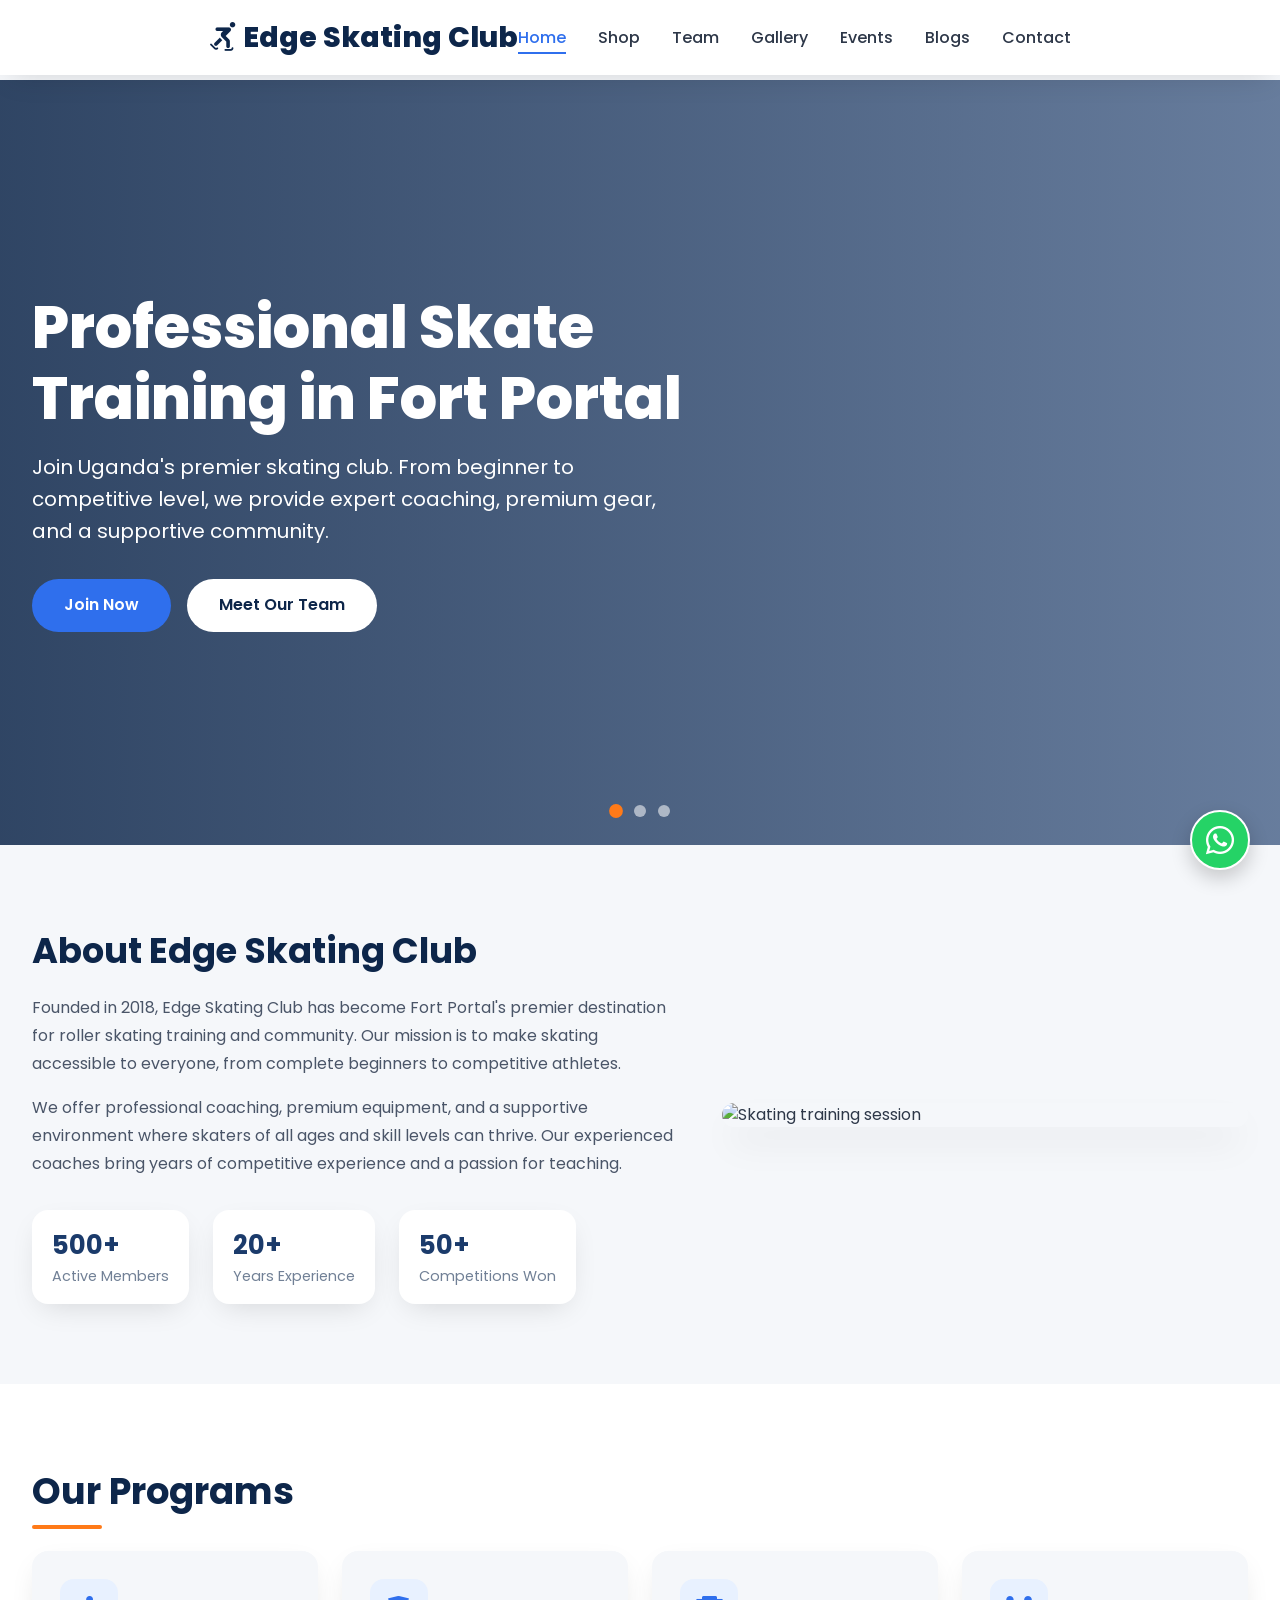
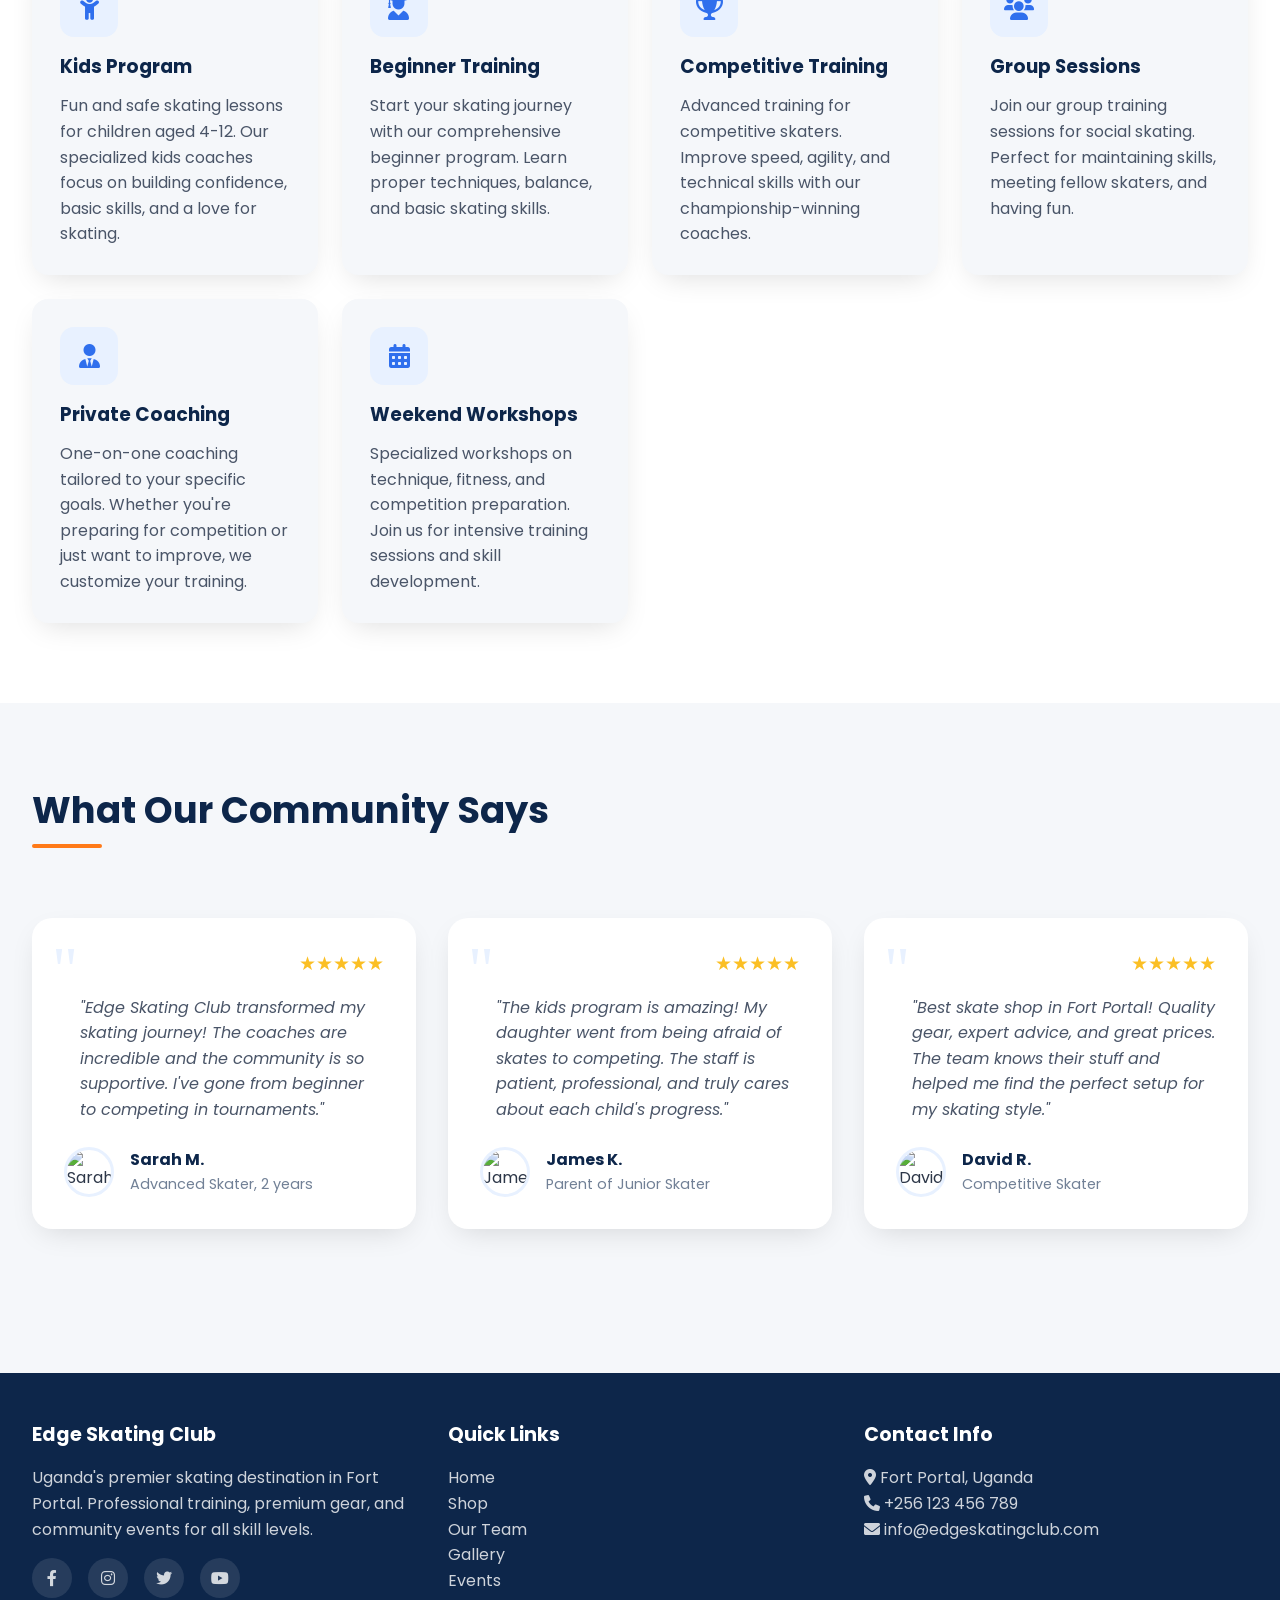
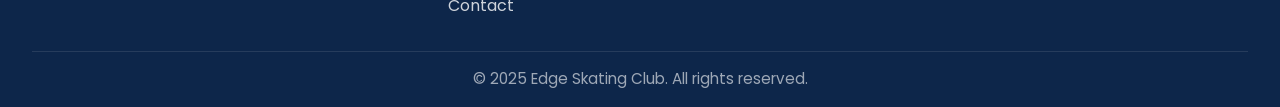
==== commit b6ef6623: "new  commits" ====
--- a/index.html
+++ b/index.html
@@ -1,1610 +1,303 @@
 <!DOCTYPE html>
 <html lang="en">
+
 <head>
     <meta charset="UTF-8">
     <meta name="viewport" content="width=device-width, initial-scale=1.0">
-    <title>Fort Rollers - Professional Skaters & Urban Sports</title>
-    <link rel="stylesheet" href="https://cdnjs.cloudflare.com/ajax/libs/font-awesome/6.4.0/css/all.min.css">
-    <script src="https://cdn.tailwindcss.com"></script>
-    <script src="https://unpkg.com/scrollreveal"></script>
-    <link href="https://fonts.googleapis.com/css2?family=Bebas+Neue&family=Montserrat:wght@400;500;600;700;800&display=swap" rel="stylesheet">
-    <style>
-        :root {
-            --primary-red: #CF0F0F;
-            --primary-orange: #F79A19;
-            --primary-yellow: #FFE52A;
-        }
-        * {
-            margin: 0;
-            padding: 0;
-            box-sizing: border-box;
-        }
-        body {
-            font-family: 'Montserrat', sans-serif;
-            overflow-x: hidden;
-            scroll-behavior: smooth;
-        }
-        .logo-font {
-            font-family: 'Bebas Neue', cursive;
-        }
-        .skateboard-bg {
-            background-image: linear-gradient(rgba(0, 0, 0, 0.7), rgba(0, 0, 0, 0.7)), url('https://images.unsplash.com/photo-1547447134-cd3f5c716030?ixlib=rb-4.0.3&ixid=M3wxMjA3fDB8MHxwaG90by1wYWdlfHx8fGVufDB8fHx8fA%3D%3D&auto=format&fit=crop&w=2000&q=80');
-            background-attachment: fixed;
-            background-position: center;
-            background-repeat: no-repeat;
-            background-size: cover;
-            
-        }
-        .hero-slider {
-            transition: transform 0.8s cubic-bezier(0.25, 0.46, 0.45, 0.94);
-        }
-        .product-card:hover .product-image {
-            transform: scale(1.05);
-            transition: transform 0.3s ease;
-        }
-        .testimonial-card:hover {
-            transform: translateY(-10px);
-            transition: transform 0.3s ease;
-            box-shadow: 0 20px 40px rgba(0, 0, 0, 0.2);
-        }
-        .mobile-menu {
-            transform: translateX(100%);
-            transition: transform 0.3s ease-in-out;
-        }
-        .mobile-menu.open {
-            transform: translateX(0);
-        }
-        .nav-link {
-            position: relative;
-        }
-        .nav-link::after {
-            content: '';
-            position: absolute;
-            width: 0;
-            height: 3px;
-            bottom: -5px;
-            left: 0;
-            background-color: var(--primary-red);
-            transition: width 0.3s ease;
-        }
-        .nav-link:hover::after {
-            width: 100%;
-        }
-        .cta-button {
-            background: linear-gradient(45deg, var(--primary-red), var(--primary-orange));
-            transition: all 0.3s ease;
-            box-shadow: 0 4px 15px rgba(207, 15, 15, 0.3);
-        }
-        .cta-button:hover {
-            transform: translateY(-3px);
-            box-shadow: 0 6px 20px rgba(207, 15, 15, 0.4);
-        }
-        .floating {
-            animation: floating 3s ease-in-out infinite;
-        }
-        @keyframes floating {
-            0% { transform: translateY(0px); }
-            50% { transform: translateY(-10px); }
-            100% { transform: translateY(0px); }
-        }
-        
-        /* Shopping Cart Styles */
-        .cart-sidebar {
-            transform: translateX(100%);
-            transition: transform 0.4s cubic-bezier(0.25, 0.46, 0.45, 0.94);
-        }
-        .cart-sidebar.open {
-            transform: translateX(0);
-        }
-        .cart-item {
-            transition: all 0.3s ease;
-        }
-        .cart-item-remove:hover {
-            color: var(--primary-red);
-            transform: scale(1.1);
-        }
-        
-        /* Toast Notification */
-        .toast-notification {
-            position: fixed;
-            bottom: 20px;
-            right: 20px;
-            z-index: 9999;
-            transform: translateY(100px);
-            opacity: 0;
-            transition: all 0.5s cubic-bezier(0.68, -0.55, 0.27, 1.55);
-        }
-        .toast-notification.show {
-            transform: translateY(0);
-            opacity: 1;
-        }
-        
-        /* Section spacing fix */
-        section {
-            scroll-margin-top: 120px;
-        }
-        
-        /* Floating buttons */
-        .floating-button {
-            position: fixed;
-            z-index: 100;
-            transition: all 0.3s ease;
-            box-shadow: 0 5px 15px rgba(0, 0, 0, 0.3);
-        }
-        .floating-button:hover {
-            transform: translateY(-5px);
-            box-shadow: 0 10px 20px rgba(0, 0, 0, 0.4);
-        }
-        
-        /* Top bar styles */
-        .top-bar {
-            background: linear-gradient(90deg, #111, #222);
-            border-bottom: 1px solid #333;
-        }
-        
-        /* Hero section fix */
-        .hero-container {
-            position: relative;
-            overflow: hidden;
-        }
-        .hero-slide-bg {
-            position: absolute;
-            top: 0;
-            left: 0;
-            width: 100%;
-            height: 80vh;
-            background-size: cover;
-            background-position: center;
-            transition: opacity 1s ease;
-            z-index: 0;
-
-        }
-        .hero-content {
-            position: relative;
-            z-index: 1;
-        }
-    </style>
+    <title>Edge Skating Club | Professional Skate Training & Premium Gear | Fort Portal</title>
+    <meta name="description"
+        content="Join Uganda's premier skating club in Fort Portal. Professional skate training, premium gear shop, and community events for all skill levels.">
+    <meta name="keywords"
+        content="skating club, skate training, roller skates, Fort Portal, Uganda, skate shop, professional coaching">
+    <meta name="author" content="Edge Skating Club">
+    <meta property="og:title" content="Edge Skating Club | Professional Skate Training & Premium Gear">
+    <meta property="og:description"
+        content="Join Uganda's premier skating club in Fort Portal. Professional skate training, premium gear shop, and community events.">
+    <meta property="og:image" content="https://images.unsplash.com/photo-1524593689594-aae2f26b75ab?w=1200">
+    <meta property="og:url" content="https://edgeskatingclub.com">
+    <meta name="twitter:card" content="summary_large_image">
+    <link rel="canonical" href="https://edgeskatingclub.com">
+
+    <!-- Preconnect for performance -->
+    <link rel="preconnect" href="https://fonts.googleapis.com">
+    <link rel="preconnect" href="https://fonts.gstatic.com" crossorigin>
+    <link rel="preconnect" href="https://images.unsplash.com">
+
+    <!-- Font Awesome 6 (free) -->
+    <link rel="stylesheet" href="https://cdnjs.cloudflare.com/ajax/libs/font-awesome/6.0.0-beta3/css/all.min.css">
+    <!-- Google Fonts: Poppins modern sports style -->
+    <link href="https://fonts.googleapis.com/css2?family=Poppins:wght@300;400;500;600;700;800&display=swap"
+        rel="stylesheet">
+
+    <!-- Favicon -->
+    <link rel="icon" type="image/x-icon"
+        href="data:image/svg+xml,<svg xmlns='http://www.w3.org/2000/svg' viewBox='0 0 100 100'><text y='.9em' font-size='90'>🏂</text></svg>">
+
+    <!-- External CSS -->
+    <link rel="stylesheet" href="assets/css/style.css">
 </head>
-<body class="bg-gray-900 text-white">
-    <!-- Top Bar with Locations & Social Media -->
-    <div class="top-bar py-2 hidden md:block">
-        <div class="container mx-auto px-4">
-            <div class="flex justify-between items-center">
-                <!-- Locations -->
-                <div class="flex items-center space-x-6 text-sm">
-                    <div class="flex items-center">
-                        <i class="fas fa-map-marker-alt text-[#F79A19] mr-2"></i>
-                        <span>123 Skate Street, Cityville</span>
-                    </div>
-                    <div class="flex items-center">
-                        <i class="fas fa-clock text-[#FFE52A] mr-2"></i>
-                        <span>Mon-Sat: 9AM-9PM, Sun: 10AM-6PM</span>
-                    </div>
-                </div>
-                
-                <!-- Social Media -->
-                <div class="flex items-center space-x-4">
-                    <span class="text-gray-400 text-sm">Follow us:</span>
-                    <a href="https://facebook.com" target="_blank" class="text-gray-300 hover:text-[#CF0F0F] transition-colors">
-                        <i class="fab fa-facebook-f"></i>
-                    </a>
-                    <a href="https://instagram.com" target="_blank" class="text-gray-300 hover:text-[#CF0F0F] transition-colors">
-                        <i class="fab fa-instagram"></i>
-                    </a>
-                    <a href="https://twitter.com" target="_blank" class="text-gray-300 hover:text-[#CF0F0F] transition-colors">
-                        <i class="fab fa-twitter"></i>
-                    </a>
-                    <a href="https://tiktok.com" target="_blank" class="text-gray-300 hover:text-[#CF0F0F] transition-colors">
-                        <i class="fab fa-tiktok"></i>
-                    </a>
-                    <a href="https://youtube.com" target="_blank" class="text-gray-300 hover:text-[#CF0F0F] transition-colors">
-                        <i class="fab fa-youtube"></i>
-                    </a>
-                </div>
-            </div>
-        </div>
-    </div>
-
-    <!-- Navigation -->
-    <nav class="sticky top-0 w-full bg-gray-900/95 backdrop-blur-sm z-50 shadow-xl">
-        <div class="container mx-auto px-4 py-4 flex justify-between items-center">
-            <!-- Logo -->
-            <div class="flex items-center space-x-2">
-                <div class="w-10 h-10 rounded-full bg-gradient-to-r from-[#CF0F0F] to-[#F79A19] flex items-center justify-center">
-                    <i class="fas fa-skating text-white text-xl"></i>
-                </div>
-                <div>
-                    <h1 class="logo-font text-3xl text-white">FORT<span class="text-[#CF0F0F]">ROLLERS</span></h1>
-                    <p class="text-xs text-gray-300 -mt-1">Urban Sports Co.</p>
-                </div>
-            </div>
-
-            <!-- Desktop Navigation -->
-            <div class="hidden md:flex space-x-8">
-                <a href="#home" class="nav-link text-white font-medium hover:text-[#FFE52A]">Home</a>
-                <a href="#about" class="nav-link text-white font-medium hover:text-[#FFE52A]">About</a>
-                <a href="#services" class="nav-link text-white font-medium hover:text-[#FFE52A]">Services</a>
-                <a href="#shop" class="nav-link text-white font-medium hover:text-[#FFE52A]">Shop</a>
-                <a href="#events" class="nav-link text-white font-medium hover:text-[#FFE52A]">Events</a>
-                <a href="#gallery" class="nav-link text-white font-medium hover:text-[#FFE52A]">Gallery</a>
-                <a href="#contact" class="nav-link text-white font-medium hover:text-[#FFE52A]">Contact</a>
-                <a href="#join" class="nav-link text-white font-medium hover:text-[#FFE52A]">Join Crew</a>
-            </div>
-
-            <!-- Call to Action Buttons & Cart -->
-            <div class="hidden md:flex items-center space-x-4">
-                <button id="cart-toggle" class="relative p-2">
-                    <i class="fas fa-shopping-cart text-2xl text-white hover:text-[#FFE52A] transition-all"></i>
-                    <span id="cart-count" class="absolute -top-2 -right-2 bg-[#CF0F0F] text-white text-xs font-bold rounded-full w-6 h-6 flex items-center justify-center">0</span>
-                </button>
-                <a href="#shop" class="px-4 py-2 bg-gradient-to-r from-[#CF0F0F] to-[#F79A19] rounded-full font-medium hover:shadow-lg hover:shadow-red-900/30 transition-all">Shop Now</a>
-            </div>
-
-            <!-- Mobile Menu Button -->
-            <button id="mobile-menu-button" class="md:hidden text-white text-2xl">
+
+<body>
+    <!-- STICKY NAVBAR -->
+    <nav class="navbar" id="navbar">
+        <div class="nav-container">
+            <div class="logo">
+                <i class="fas fa-skating"></i>
+                Edge Skating Club
+            </div>
+            <ul class="nav-links">
+                <li><a href="index.html" class="active">Home</a></li>
+                <li><a href="shop.html">Shop</a></li>
+                <li><a href="team.html">Team</a></li>
+                <li><a href="gallery.html">Gallery</a></li>
+                <li><a href="events.html">Events</a></li>
+                <li><a href="blogs.html">Blogs</a></li>
+                <li><a href="contact.html">Contact</a></li>
+            </ul>
+            <button class="mobile-menu-btn" id="mobileMenuBtn">
                 <i class="fas fa-bars"></i>
             </button>
         </div>
-
-        <!-- Mobile Menu -->
-        <div id="mobile-menu" class="mobile-menu fixed top-0 right-0 h-full w-64 bg-gray-900 shadow-2xl p-6 md:hidden z-50">
-            <div class="flex justify-between items-center mb-10">
-                <div class="flex items-center space-x-2">
-                    <div class="w-8 h-8 rounded-full bg-gradient-to-r from-[#CF0F0F] to-[#F79A19] flex items-center justify-center">
-                        <i class="fas fa-skating text-white"></i>
-                    </div>
-                    <h2 class="logo-font text-2xl text-white">FORT<span class="text-[#CF0F0F]">ROLLERS</span></h2>
-                </div>
-                <button id="close-menu" class="text-white text-2xl">
-                    <i class="fas fa-times"></i>
-                </button>
-            </div>
-            <div class="flex flex-col space-y-6">
-                <a href="#home" class="text-white font-medium hover:text-[#FFE52A] text-lg">Home</a>
-                <a href="#about" class="text-white font-medium hover:text-[#FFE52A] text-lg">About</a>
-                <a href="#services" class="text-white font-medium hover:text-[#FFE52A] text-lg">Services</a>
-                <a href="#shop" class="text-white font-medium hover:text-[#FFE52A] text-lg">Shop</a>
-                <a href="#events" class="text-white font-medium hover:text-[#FFE52A] text-lg">Events</a>
-                <a href="#gallery" class="text-white font-medium hover:text-[#FFE52A] text-lg">Gallery</a>
-                <a href="#contact" class="text-white font-medium hover:text-[#FFE52A] text-lg">Contact</a>
-                <a href="#join" class="text-white font-medium hover:text-[#FFE52A] text-lg">Join Crew</a>
-                <div class="pt-6 border-t border-gray-700 flex items-center justify-between">
-                    <button id="mobile-cart-toggle" class="relative p-2">
-                        <i class="fas fa-shopping-cart text-xl text-white"></i>
-                        <span id="mobile-cart-count" class="absolute -top-1 -right-1 bg-[#CF0F0F] text-white text-xs font-bold rounded-full w-5 h-5 flex items-center justify-center">0</span>
-                    </button>
-                    <div class="flex space-x-2">
-                        <a href="#shop" class="px-4 py-2 bg-gradient-to-r from-[#CF0F0F] to-[#F79A19] rounded-full font-medium text-sm">Shop Now</a>
-                    </div>
-                </div>
-            </div>
-            
-            <!-- Mobile Social Media -->
-            <div class="pt-6 border-t border-gray-700 mt-6">
-                <p class="text-gray-400 mb-3">Follow us:</p>
-                <div class="flex space-x-4">
-                    <a href="https://facebook.com" target="_blank" class="text-gray-300 hover:text-[#CF0F0F] transition-colors text-xl">
-                        <i class="fab fa-facebook-f"></i>
-                    </a>
-                    <a href="https://instagram.com" target="_blank" class="text-gray-300 hover:text-[#CF0F0F] transition-colors text-xl">
-                        <i class="fab fa-instagram"></i>
-                    </a>
-                    <a href="https://twitter.com" target="_blank" class="text-gray-300 hover:text-[#CF0F0F] transition-colors text-xl">
-                        <i class="fab fa-twitter"></i>
-                    </a>
-                    <a href="https://tiktok.com" target="_blank" class="text-gray-300 hover:text-[#CF0F0F] transition-colors text-xl">
-                        <i class="fab fa-tiktok"></i>
-                    </a>
-                </div>
-            </div>
-        </div>
     </nav>
 
-    <!-- Shopping Cart Sidebar -->
-    <div id="cart-sidebar" class="cart-sidebar fixed top-0 right-0 h-full w-full md:w-96 bg-gray-900 shadow-2xl z-50 overflow-y-auto">
-        <div class="p-6">
-            <div class="flex justify-between items-center mb-8">
-                <h2 class="logo-font text-3xl">Shopping <span class="text-[#FFE52A]">Cart</span></h2>
-                <button id="close-cart" class="text-2xl text-gray-400 hover:text-white">
-                    <i class="fas fa-times"></i>
-                </button>
-            </div>
-            
-            <div id="cart-items" class="mb-8">
-                <!-- Cart items will be dynamically added here -->
-                <div id="empty-cart-message" class="text-center py-12">
-                    <i class="fas fa-shopping-cart text-5xl text-gray-700 mb-4"></i>
-                    <h3 class="text-xl font-bold mb-2">Your cart is empty</h3>
-                    <p class="text-gray-400 mb-6">Add some awesome skate gear to get started!</p>
-                    <a href="#shop" class="inline-block px-6 py-3 bg-gradient-to-r from-[#CF0F0F] to-[#F79A19] rounded-full font-medium">Browse Shop</a>
-                </div>
-            </div>
-            
-            <div id="cart-summary" class="hidden">
-                <div class="border-t border-b border-gray-700 py-4 mb-6">
-                    <div class="flex justify-between mb-2">
-                        <span class="text-gray-400">Subtotal</span>
-                        <span id="cart-subtotal" class="font-bold">$0.00</span>
-                    </div>
-                    <div class="flex justify-between mb-2">
-                        <span class="text-gray-400">Shipping</span>
-                        <span class="font-bold">$5.99</span>
-                    </div>
-                    <div class="flex justify-between text-lg font-bold mt-4 pt-4 border-t border-gray-700">
-                        <span>Total</span>
-                        <span id="cart-total">$5.99</span>
-                    </div>
-                </div>
-                
-                <div class="space-y-4">
-                    <button id="whatsapp-checkout-btn" class="w-full py-4 bg-gradient-to-r from-green-600 to-green-500 rounded-xl font-bold text-lg hover:shadow-xl transition-all">
-                        <i class="fab fa-whatsapp mr-2"></i> Checkout via WhatsApp
-                    </button>
-                    <button id="checkout-btn" class="w-full py-4 bg-gradient-to-r from-[#CF0F0F] to-[#F79A19] rounded-xl font-bold text-lg hover:shadow-xl hover:shadow-red-900/30 transition-all">
-                        <i class="fas fa-lock mr-2"></i> Proceed to Checkout
-                    </button>
-                    <button id="continue-shopping" class="w-full py-4 border-2 border-gray-700 rounded-xl font-bold text-lg hover:bg-gray-800 transition-all">
-                        Continue Shopping
-                    </button>
-                </div>
-            </div>
-        </div>
-    </div>
-
-    <!-- Toast Notification -->
-    <div id="toast-notification" class="toast-notification bg-gradient-to-r from-gray-800 to-gray-900 border-l-4 border-[#FFE52A] rounded-r-lg shadow-2xl p-4 max-w-sm">
-        <div class="flex items-center">
-            <div class="flex-shrink-0">
-                <i class="fas fa-check-circle text-2xl text-[#FFE52A]"></i>
-            </div>
-            <div class="ml-3">
-                <p id="toast-message" class="font-bold">Item added to cart!</p>
-                <p class="text-sm text-gray-400">View your cart to checkout</p>
-            </div>
-        </div>
-    </div>
+    <!-- HERO SLIDER -->
+    <section class="hero-slider" id="heroSlider">
+        <!-- Slide 1: Skating image (existing) -->
+        <div class="hero-slide hero-slide-1 active">
+            <div class="container">
+                <div class="hero-content">
+                    <h1>Professional Skate Training in Fort Portal</h1>
+                    <p>Join Uganda's premier skating club. From beginner to competitive level, we provide expert
+                        coaching, premium gear, and a supportive community.</p>
+                    <div class="hero-buttons">
+                        <a href="contact.html" class="btn btn-primary">Join Now</a>
+                        <a href="team.html" class="btn btn-secondary">Meet Our Team</a>
+                    </div>
+                </div>
+            </div>
+        </div>
+
+        <!-- Slide 2: Blue gradient (no image) -->
+        <div class="hero-slide hero-slide-2">
+            <div class="container">
+                <div class="hero-content">
+                    <h1>Premium Skate Gear & Equipment</h1>
+                    <p>Shop the best skating equipment with expert advice. From beginner skates to professional gear, we
+                        have everything you need.</p>
+                    <div class="hero-buttons">
+                        <a href="shop.html" class="btn btn-primary">Shop Now</a>
+                        <a href="gallery.html" class="btn btn-secondary">View Gallery</a>
+                    </div>
+                </div>
+            </div>
+        </div>
+
+        <!-- Slide 3: Another skating image -->
+        <div class="hero-slide hero-slide-3">
+            <div class="container">
+                <div class="hero-content">
+                    <h1>Community Events & Competitions</h1>
+                    <p>Participate in exciting skating events, workshops, and championships. Build skills, make friends,
+                        and compete at the highest level.</p>
+                    <div class="hero-buttons">
+                        <a href="events.html" class="btn btn-primary">View Events</a>
+                        <a href="blogs.html" class="btn btn-secondary">Read Blog</a>
+                    </div>
+                </div>
+            </div>
+        </div>
+
+        <!-- Hero dots -->
+        <div class="hero-dots">
+            <div class="hero-dot active" data-slide="0"></div>
+            <div class="hero-dot" data-slide="1"></div>
+            <div class="hero-dot" data-slide="2"></div>
+        </div>
+    </section>
+
+    <!-- ABOUT SECTION -->
+    <section class="about-section reveal" id="about">
+        <div class="container">
+            <div class="about-content">
+                <div class="about-text">
+                    <h2>About Edge Skating Club</h2>
+                    <p>Founded in 2018, Edge Skating Club has become Fort Portal's premier destination for roller
+                        skating training and community. Our mission is to make skating accessible to everyone, from
+                        complete beginners to competitive athletes.</p>
+                    <p>We offer professional coaching, premium equipment, and a supportive environment where skaters of
+                        all ages and skill levels can thrive. Our experienced coaches bring years of competitive
+                        experience and a passion for teaching.</p>
+                    <div class="about-stats">
+                        <div class="stat-item">
+                            <span class="stat-number">500+</span>
+                            <span class="stat-label">Active Members</span>
+                        </div>
+                        <div class="stat-item">
+                            <span class="stat-number">20+</span>
+                            <span class="stat-label">Years Experience</span>
+                        </div>
+                        <div class="stat-item">
+                            <span class="stat-number">50+</span>
+                            <span class="stat-label">Competitions Won</span>
+                        </div>
+                    </div>
+                </div>
+                <div class="about-image">
+                    <img src="https://images.unsplash.com/photo-1565992441121-4367c2967103?w=600&auto=format"
+                        alt="Skating training session">
+                </div>
+            </div>
+        </div>
+    </section>
+
+    <!-- PROGRAMS SECTION -->
+    <section class="programs-section reveal" id="programs">
+        <div class="container">
+            <h2 class="section-title">Our Programs</h2>
+            <div class="programs-grid">
+                <div class="program-card">
+                    <div class="program-icon">
+                        <i class="fas fa-child"></i>
+                    </div>
+                    <h3>Kids Program</h3>
+                    <p>Fun and safe skating lessons for children aged 4-12. Our specialized kids coaches focus on
+                        building confidence, basic skills, and a love for skating.</p>
+                </div>
+                <div class="program-card">
+                    <div class="program-icon">
+                        <i class="fas fa-user-graduate"></i>
+                    </div>
+                    <h3>Beginner Training</h3>
+                    <p>Start your skating journey with our comprehensive beginner program. Learn proper techniques,
+                        balance, and basic skating skills.</p>
+                </div>
+                <div class="program-card">
+                    <div class="program-icon">
+                        <i class="fas fa-trophy"></i>
+                    </div>
+                    <h3>Competitive Training</h3>
+                    <p>Advanced training for competitive skaters. Improve speed, agility, and technical skills with our
+                        championship-winning coaches.</p>
+                </div>
+                <div class="program-card">
+                    <div class="program-icon">
+                        <i class="fas fa-users"></i>
+                    </div>
+                    <h3>Group Sessions</h3>
+                    <p>Join our group training sessions for social skating. Perfect for maintaining skills, meeting
+                        fellow skaters, and having fun.</p>
+                </div>
+                <div class="program-card">
+                    <div class="program-icon">
+                        <i class="fas fa-user-tie"></i>
+                    </div>
+                    <h3>Private Coaching</h3>
+                    <p>One-on-one coaching tailored to your specific goals. Whether you're preparing for competition or
+                        just want to improve, we customize your training.</p>
+                </div>
+                <div class="program-card">
+                    <div class="program-icon">
+                        <i class="fas fa-calendar-alt"></i>
+                    </div>
+                    <h3>Weekend Workshops</h3>
+                    <p>Specialized workshops on technique, fitness, and competition preparation. Join us for intensive
+                        training sessions and skill development.</p>
+                </div>
+            </div>
+        </div>
+    </section>
+
+    <!-- TESTIMONIALS SECTION -->
+    <section class="testimonials-section reveal" id="testimonials">
+        <div class="container">
+            <h2 class="section-title">What Our Community Says</h2>
+            <div class="testimonials-grid">
+                <div class="testimonial-card">
+                    <div class="testimonial-stars">&#9733;&#9733;&#9733;&#9733;&#9733;</div>
+                    <p>"Edge Skating Club transformed my skating journey! The coaches are incredible and the community
+                        is so supportive. I've gone from beginner to competing in tournaments."</p>
+                    <div class="testimonial-author">
+                        <img src="https://randomuser.me/api/portraits/women/32.jpg" alt="Sarah M.">
+                        <div>
+                            <h4>Sarah M.</h4>
+                            <span>Advanced Skater, 2 years</span>
+                        </div>
+                    </div>
+                </div>
+                <div class="testimonial-card">
+                    <div class="testimonial-stars">&#9733;&#9733;&#9733;&#9733;&#9733;</div>
+                    <p>"The kids program is amazing! My daughter went from being afraid of skates to competing. The
+                        staff is patient, professional, and truly cares about each child's progress."</p>
+                    <div class="testimonial-author">
+                        <img src="https://randomuser.me/api/portraits/men/45.jpg" alt="James K.">
+                        <div>
+                            <h4>James K.</h4>
+                            <span>Parent of Junior Skater</span>
+                        </div>
+                    </div>
+                </div>
+                <div class="testimonial-card">
+                    <div class="testimonial-stars">&#9733;&#9733;&#9733;&#9733;&#9733;</div>
+                    <p>"Best skate shop in Fort Portal! Quality gear, expert advice, and great prices. The team knows
+                        their stuff and helped me find the perfect setup for my skating style."</p>
+                    <div class="testimonial-author">
+                        <img src="https://randomuser.me/api/portraits/men/28.jpg" alt="David R.">
+                        <div>
+                            <h4>David R.</h4>
+                            <span>Competitive Skater</span>
+                        </div>
+                    </div>
+                </div>
+            </div>
+        </div>
+    </section>
+
+    <!-- FOOTER -->
+    <footer class="footer">
+        <div class="container">
+            <div class="footer-content">
+                <div class="footer-section">
+                    <h3>Edge Skating Club</h3>
+                    <p>Uganda's premier skating destination in Fort Portal. Professional training, premium gear, and
+                        community events for all skill levels.</p>
+                    <div class="social-links">
+                        <a href="#"><i class="fab fa-facebook-f"></i></a>
+                        <a href="#"><i class="fab fa-instagram"></i></a>
+                        <a href="#"><i class="fab fa-twitter"></i></a>
+                        <a href="#"><i class="fab fa-youtube"></i></a>
+                    </div>
+                </div>
+                <div class="footer-section">
+                    <h3>Quick Links</h3>
+                    <p><a href="index.html">Home</a></p>
+                    <p><a href="shop.html">Shop</a></p>
+                    <p><a href="team.html">Our Team</a></p>
+                    <p><a href="gallery.html">Gallery</a></p>
+                    <p><a href="events.html">Events</a></p>
+                    <p><a href="contact.html">Contact</a></p>
+                </div>
+                <div class="footer-section">
+                    <h3>Contact Info</h3>
+                    <p><i class="fas fa-map-marker-alt"></i> Fort Portal, Uganda</p>
+                    <p><i class="fas fa-phone"></i> +256 123 456 789</p>
+                    <p><i class="fas fa-envelope"></i> info@edgeskatingclub.com</p>
+                </div>
+            </div>
+            <div class="footer-bottom">
+                <p>&copy; 2025 Edge Skating Club. All rights reserved.</p>
+            </div>
+        </div>
+    </footer>
 
     <!-- Floating WhatsApp Button -->
-    <a href="https://wa.me/254776828355?text=Hello%20Fort%20Rollers!%20I'm%20interested%20in%20your%20skating%20products%20and%20services." 
-       target="_blank"
-       class="floating-button bottom-6 right-6 w-14 h-14 rounded-full bg-gradient-to-r from-green-600 to-green-500 flex items-center justify-center text-white">
-        <i class="fab fa-whatsapp text-2xl"></i>
+    <a href="https://wa.me/256123456789?text=Hi%20Edge%20Skating%20Club!%20I'm%20interested%20in%20your%20skating%20programs."
+        class="whatsapp-float" target="_blank">
+        <i class="fab fa-whatsapp"></i>
     </a>
 
-    <!-- Floating Call Button -->
-    <a href="tel:+254776828355" 
-       class="floating-button bottom-28 right-6 w-14 h-14 rounded-full bg-gradient-to-r from-[#CF0F0F] to-[#F79A19] flex items-center justify-center text-white">
-        <i class="fas fa-phone text-xl"></i>
-    </a>
-
-    <!-- Hero Slider Section -->
-    <section id="home" class="pt-20 hero-container">
-        <!-- Background images that will slide -->
-        <div class="hero-slide-bg skateboard-bg" id="slide-bg-1"></div>
-        <div class="hero-slide-bg" id="slide-bg-2" style="background-image: linear-gradient(rgba(0, 0, 0, 0.7), rgba(0, 0, 0, 0.7)), url('https://images.unsplash.com/photo-1571019613454-1cb2f99b2d8b?ixlib=rb-4.0.3&ixid=M3wxMjA3fDB8MHxwaG90by1wYWdlfHx8fGVufDB8fHx8fA%3D%3D&auto=format&fit=crop&w=2000&q=80'); opacity: 0;"></div>
-        
-        <div class="hero-content">
-            <div class="container mx-auto px-4 py-16 md:py-24">
-                <!-- Hero Slider -->
-                <div class="relative overflow-hidden rounded-3xl shadow-2xl mb-12">
-                    <div id="hero-slider" class="flex transition-transform duration-700">
-                        <!-- Slide 1 -->
-                        <div class="min-w-full flex flex-col md:flex-row items-center p-8 md:p-12 bg-gradient-to-r from-gray-900/90 to-gray-900/70">
-                            <div class="md:w-1/2 mb-10 md:mb-0">
-                                <h2 class="logo-font text-5xl md:text-7xl mb-4">RIDE <span class="text-[#CF0F0F]">STRONG</span>.</h2>
-                                <p class="text-xl md:text-2xl mb-8 text-gray-300">Master the streets with professional training and premium gear from Fort Rollers.</p>
-                                <div class="flex flex-wrap gap-4">
-                                    <a href="#services" class="cta-button px-8 py-3 rounded-full font-bold text-lg">Book a Session</a>
-                                    <a href="#shop" class="px-8 py-3 border-2 border-white rounded-full font-bold text-lg hover:bg-white hover:text-gray-900 transition-all">Shop Now</a>
-                                </div>
-                            </div>
-                            <div class="md:w-1/2 flex justify-center">
-                                <div class="relative">
-                                    <img src="https://images.unsplash.com/photo-1571019613454-1cb2f99b2d8b?ixlib=rb-4.0.3&ixid=M3wxMjA3fDB8MHxwaG90by1wYWdlfHx8fGVufDB8fHx8fA%3D%3D&auto=format&fit=crop&w=800&q=80" 
-                                         alt="Skater performing trick" 
-                                         class="rounded-2xl shadow-2xl floating max-w-full">
-                                    <div class="absolute -bottom-4 -right-4 bg-[#FFE52A] text-gray-900 p-4 rounded-2xl shadow-xl">
-                                        <p class="font-bold">Pro Skater Gear</p>
-                                        <p class="text-sm">Shop Now!</p>
-                                    </div>
-                                </div>
-                            </div>
-                        </div>
-                        
-                        <!-- Slide 2 -->
-                        <div class="min-w-full flex flex-col md:flex-row items-center p-8 md:p-12 bg-gradient-to-r from-gray-900/90 to-gray-900/70">
-                            <div class="md:w-1/2 mb-10 md:mb-0">
-                                <h2 class="logo-font text-5xl md:text-7xl mb-4">SKATE <span class="text-[#F79A19]">FREE</span>.</h2>
-                                <p class="text-xl md:text-2xl mb-8 text-gray-300">Join our community of passionate skaters and experience urban sports like never before.</p>
-                                <div class="flex flex-wrap gap-4">
-                                    <a href="#join" class="cta-button px-8 py-3 rounded-full font-bold text-lg">Join the Crew</a>
-                                    <a href="#events" class="px-8 py-3 border-2 border-white rounded-full font-bold text-lg hover:bg-white hover:text-gray-900 transition-all">View Events</a>
-                                </div>
-                            </div>
-                            <div class="md:w-1/2 flex justify-center">
-                                <div class="relative">
-                                    <img src="https://images.unsplash.com/photo-1549317661-bd32c8ce0db2?ixlib=rb-4.0.3&ixid=M3wxMjA3fDB8MHxwaG90by1wYWdlfHx8fGVufDB8fHx8fA%3D%3D&auto=format&fit=crop&w=800&q=80" 
-                                         alt="Skater community" 
-                                         class="rounded-2xl shadow-2xl floating max-w-full">
-                                    <div class="absolute -bottom-4 -right-4 bg-[#F79A19] text-gray-900 p-4 rounded-2xl shadow-xl">
-                                        <p class="font-bold">Upcoming Events</p>
-                                        <p class="text-sm">Register Now!</p>
-                                    </div>
-                                </div>
-                            </div>
-                        </div>
-                    </div>
-                    
-                    <!-- Slider Controls -->
-                    <button id="prev-slide" class="absolute left-4 top-1/2 transform -translate-y-1/2 bg-gray-900/80 text-white p-3 rounded-full hover:bg-[#CF0F0F] transition-all z-10">
-                        <i class="fas fa-chevron-left"></i>
-                    </button>
-                    <button id="next-slide" class="absolute right-4 top-1/2 transform -translate-y-1/2 bg-gray-900/80 text-white p-3 rounded-full hover:bg-[#CF0F0F] transition-all z-10">
-                        <i class="fas fa-chevron-right"></i>
-                    </button>
-                    
-                    <!-- Slider Indicators -->
-                    <div class="absolute bottom-4 left-1/2 transform -translate-x-1/2 flex space-x-2 z-10">
-                        <button class="slide-indicator w-3 h-3 rounded-full bg-white" data-slide="0"></button>
-                        <button class="slide-indicator w-3 h-3 rounded-full bg-gray-500" data-slide="1"></button>
-                    </div>
-                </div>
-                
-                <!-- Featured Products/Service Cards -->
-                <div class="grid grid-cols-1 md:grid-cols-3 gap-8 mb-16">
-                    <div class="bg-gradient-to-br from-gray-800 to-gray-900 rounded-2xl p-6 shadow-xl hover:shadow-2xl hover:shadow-red-900/30 transition-all">
-                        <div class="w-14 h-14 rounded-full bg-gradient-to-r from-[#CF0F0F] to-[#F79A19] flex items-center justify-center mb-4">
-                            <i class="fas fa-graduation-cap text-2xl"></i>
-                        </div>
-                        <h3 class="text-2xl font-bold mb-2">Skate Training</h3>
-                        <p class="text-gray-300 mb-4">Beginner to advanced classes with certified coaches.</p>
-                        <a href="#services" class="text-[#FFE52A] font-medium">Learn More →</a>
-                    </div>
-                    
-                    <div class="bg-gradient-to-br from-gray-800 to-gray-900 rounded-2xl p-6 shadow-xl hover:shadow-2xl hover:shadow-red-900/30 transition-all">
-                        <div class="w-14 h-14 rounded-full bg-gradient-to-r from-[#F79A19] to-[#FFE52A] flex items-center justify-center mb-4">
-                            <i class="fas fa-shopping-cart text-2xl"></i>
-                        </div>
-                        <h3 class="text-2xl font-bold mb-2">Premium Gear</h3>
-                        <p class="text-gray-300 mb-4">High-quality skateboards, roller skates & safety equipment.</p>
-                        <a href="#shop" class="text-[#FFE52A] font-medium">Shop Now →</a>
-                    </div>
-                    
-                    <div class="bg-gradient-to-br from-gray-800 to-gray-900 rounded-2xl p-6 shadow-xl hover:shadow-2xl hover:shadow-red-900/30 transition-all">
-                        <div class="w-14 h-14 rounded-full bg-gradient-to-r from-[#FFE52A] to-[#CF0F0F] flex items-center justify-center mb-4">
-                            <i class="fas fa-calendar-alt text-2xl"></i>
-                        </div>
-                        <h3 class="text-2xl font-bold mb-2">Skate Events</h3>
-                        <p class="text-gray-300 mb-4">Competitions, workshops & community meetups.</p>
-                        <a href="#events" class="text-[#FFE52A] font-medium">View Events →</a>
-                    </div>
-                </div>
-            </div>
-        </div>
-    </section>
-
-    <!-- About Section -->
-    <section id="about" class="py-16 bg-gray-800">
-        <div class="container mx-auto px-4">
-            <div class="text-center mb-12">
-                <h2 class="logo-font text-5xl md:text-6xl mb-4">ABOUT <span class="text-[#CF0F0F]">FORT ROLLERS</span></h2>
-                <p class="text-xl text-gray-300 max-w-3xl mx-auto">We are a community-driven skating company focused on empowering skaters of all levels through quality gear, professional training, and unforgettable events.</p>
-            </div>
-            
-            <div class="grid grid-cols-1 md:grid-cols-2 gap-12 items-center">
-                <div>
-                    <h3 class="text-3xl font-bold mb-6">Our Story & Mission</h3>
-                    <p class="text-gray-300 mb-6">Founded in 2015 by professional skaters Alex "Grind" Morgan and Jamie "Flip" Chen, Fort Rollers started as a small skate crew and grew into a leading urban sports company. Our mission is to make skating accessible, safe, and exciting for everyone.</p>
-                    
-                    <div class="space-y-4">
-                        <div class="flex items-start">
-                            <div class="w-8 h-8 rounded-full bg-[#CF0F0F] flex items-center justify-center mr-4 flex-shrink-0">
-                                <i class="fas fa-check text-white"></i>
-                            </div>
-                            <div>
-                                <h4 class="font-bold text-lg">Skate Culture First</h4>
-                                <p class="text-gray-300">We celebrate the creativity and freedom of skate culture in everything we do.</p>
-                            </div>
-                        </div>
-                        
-                        <div class="flex items-start">
-                            <div class="w-8 h-8 rounded-full bg-[#F79A19] flex items-center justify-center mr-4 flex-shrink-0">
-                                <i class="fas fa-check text-white"></i>
-                            </div>
-                            <div>
-                                <h4 class="font-bold text-lg">Community Driven</h4>
-                                <p class="text-gray-300">Our skaters are at the heart of every decision, event, and product we create.</p>
-                            </div>
-                        </div>
-                        
-                        <div class="flex items-start">
-                            <div class="w-8 h-8 rounded-full bg-[#FFE52A] flex items-center justify-center mr-4 flex-shrink-0">
-                                <i class="fas fa-check text-white"></i>
-                            </div>
-                            <div>
-                                <h4 class="font-bold text-lg">Quality & Safety</h4>
-                                <p class="text-gray-300">We provide only the highest quality gear that meets strict safety standards.</p>
-                            </div>
-                        </div>
-                    </div>
-                </div>
-                
-                <div class="relative">
-                    <img src="https://images.unsplash.com/photo-1520045892732-304bc3ac5d8e?ixlib=rb-4.0.3&ixid=M3wxMjA3fDB8MHxwaG90by1wYWdlfHx8fGVufDB8fHx8fA%3D%3D&auto=format&fit=crop&w=800&q=80" 
-                         alt="Fort Rollers team" 
-                         class="rounded-2xl shadow-2xl">
-                    <div class="absolute -bottom-6 -left-6 bg-gradient-to-r from-[#CF0F0F] to-[#F79A19] text-white p-6 rounded-2xl shadow-xl">
-                        <p class="font-bold text-2xl">2000+</p>
-                        <p class="text-lg">Skaters Trained</p>
-                    </div>
-                </div>
-            </div>
-        </div>
-    </section>
-
-    <!-- Services Section -->
-    <section id="services" class="py-16 bg-gray-900">
-        <div class="container mx-auto px-4">
-            <div class="text-center mb-12">
-                <h2 class="logo-font text-5xl md:text-6xl mb-4">OUR <span class="text-[#F79A19]">SERVICES</span></h2>
-                <p class="text-xl text-gray-300 max-w-3xl mx-auto">From beginner lessons to competitive training, we offer comprehensive skating programs for all ages and skill levels.</p>
-            </div>
-            
-            <div class="grid grid-cols-1 md:grid-cols-2 lg:grid-cols-3 gap-8 mb-12">
-                <div class="bg-gradient-to-br from-gray-800 to-gray-900 rounded-2xl p-8 shadow-xl hover:shadow-2xl transition-all duration-300 border border-gray-700 hover:border-[#F79A19]">
-                    <div class="w-16 h-16 rounded-full bg-gradient-to-r from-[#CF0F0F] to-[#F79A19] flex items-center justify-center mb-6 mx-auto">
-                        <i class="fas fa-user-graduate text-2xl"></i>
-                    </div>
-                    <h3 class="text-2xl font-bold text-center mb-4">Beginner Classes</h3>
-                    <p class="text-gray-300 text-center mb-6">Learn the basics of skating in a safe, supportive environment. Perfect for first-time skaters.</p>
-                    <div class="text-center">
-                        <span class="text-3xl font-bold text-[#FFE52A]">$25</span>
-                        <span class="text-gray-400"> / session</span>
-                    </div>
-                    <a href="#contact" class="block w-full mt-6 py-3 bg-gradient-to-r from-gray-700 to-gray-800 text-center rounded-xl font-medium hover:from-[#CF0F0F] hover:to-[#F79A19] transition-all">Book Now</a>
-                </div>
-                
-                <div class="bg-gradient-to-br from-gray-800 to-gray-900 rounded-2xl p-8 shadow-xl hover:shadow-2xl transition-all duration-300 border border-gray-700 hover:border-[#F79A19]">
-                    <div class="w-16 h-16 rounded-full bg-gradient-to-r from-[#F79A19] to-[#FFE52A] flex items-center justify-center mb-6 mx-auto">
-                        <i class="fas fa-trophy text-2xl"></i>
-                    </div>
-                    <h3 class="text-2xl font-bold text-center mb-4">Advanced Training</h3>
-                    <p class="text-gray-300 text-center mb-6">Master complex tricks and techniques with our pro skater coaches. For experienced skaters.</p>
-                    <div class="text-center">
-                        <span class="text-3xl font-bold text-[#FFE52A]">$40</span>
-                        <span class="text-gray-400"> / session</span>
-                    </div>
-                    <a href="#contact" class="block w-full mt-6 py-3 bg-gradient-to-r from-gray-700 to-gray-800 text-center rounded-xl font-medium hover:from-[#CF0F0F] hover:to-[#F79A19] transition-all">Book Now</a>
-                </div>
-                
-                <div class="bg-gradient-to-br from-gray-800 to-gray-900 rounded-2xl p-8 shadow-xl hover:shadow-2xl transition-all duration-300 border border-gray-700 hover:border-[#F79A19]">
-                    <div class="w-16 h-16 rounded-full bg-gradient-to-r from-[#FFE52A] to-[#CF0F0F] flex items-center justify-center mb-6 mx-auto">
-                        <i class="fas fa-users text-2xl"></i>
-                    </div>
-                    <h3 class="text-2xl font-bold text-center mb-4">Private Lessons</h3>
-                    <p class="text-gray-300 text-center mb-6">One-on-one coaching tailored to your specific goals and skill level. Flexible scheduling.</p>
-                    <div class="text-center">
-                        <span class="text-3xl font-bold text-[#FFE52A]">$60</span>
-                        <span class="text-gray-400"> / hour</span>
-                    </div>
-                    <a href="#contact" class="block w-full mt-6 py-3 bg-gradient-to-r from-gray-700 to-gray-800 text-center rounded-xl font-medium hover:from-[#CF0F0F] hover:to-[#F79A19] transition-all">Book Now</a>
-                </div>
-            </div>
-            
-            <div class="text-center">
-                <a href="#contact" class="inline-flex items-center px-8 py-4 bg-gradient-to-r from-[#CF0F0F] to-[#F79A19] rounded-full font-bold text-lg hover:shadow-xl hover:shadow-red-900/30 transition-all">
-                    <i class="fas fa-calendar-check mr-3"></i> Request Custom Quote
-                </a>
-            </div>
-        </div>
-    </section>
-
-    <!-- Shop Section -->
-    <section id="shop" class="py-16 bg-gray-800">
-        <div class="container mx-auto px-4">
-            <div class="text-center mb-12">
-                <h2 class="logo-font text-5xl md:text-6xl mb-4">SKATE <span class="text-[#FFE52A]">SHOP</span></h2>
-                <p class="text-xl text-gray-300 max-w-3xl mx-auto">Premium skating gear and apparel designed for performance, safety, and style.</p>
-            </div>
-            
-            <div class="grid grid-cols-1 md:grid-cols-2 lg:grid-cols-4 gap-8 mb-12">
-                <!-- Product 1 -->
-                <div class="product-card bg-gradient-to-br from-gray-900 to-gray-800 rounded-2xl overflow-hidden shadow-xl hover:shadow-2xl transition-all duration-300">
-                    <div class="h-56 overflow-hidden">
-                        <img src="https://images.unsplash.com/photo-1547447914-6bae2e8e8d10?ixlib=rb-4.0.3&ixid=M3wxMjA3fDB8MHxwaG90by1wYWdlfHx8fGVufDB8fHx8fA%3D%3D&auto=format&fit=crop&w=600&q=80" 
-                             alt="Pro Skateboard" 
-                             class="product-image w-full h-full object-cover transition-transform duration-500">
-                    </div>
-                    <div class="p-6">
-                        <div class="flex justify-between items-start mb-2">
-                            <h3 class="text-xl font-bold">Fort Rollers Pro Deck</h3>
-                            <span class="text-[#FFE52A] font-bold text-2xl">$89</span>
-                        </div>
-                        <p class="text-gray-300 mb-4">High-performance 8.25" skateboard deck with custom grip tape.</p>
-                        <div class="flex justify-between items-center">
-                            <button class="add-to-cart px-4 py-2 bg-gradient-to-r from-gray-700 to-gray-800 rounded-lg font-medium hover:from-[#CF0F0F] hover:to-[#F79A19] transition-all" data-id="1" data-name="Fort Rollers Pro Deck" data-price="89">
-                                <i class="fas fa-cart-plus mr-2"></i> Add to Cart
-                            </button>
-                            <button class="buy-now-whatsapp px-4 py-2 bg-gradient-to-r from-[#CF0F0F] to-[#F79A19] rounded-lg font-medium" data-id="1" data-name="Fort Rollers Pro Deck" data-price="89">
-                                Buy Now
-                            </button>
-                        </div>
-                    </div>
-                </div>
-                
-                <!-- Product 2 -->
-                <div class="product-card bg-gradient-to-br from-gray-900 to-gray-800 rounded-2xl overflow-hidden shadow-xl hover:shadow-2xl transition-all duration-300">
-                    <div class="h-56 overflow-hidden">
-                        <img src="https://images.unsplash.com/photo-1551961463-3d6b5a5d2c7a?ixlib=rb-4.0.3&ixid=M3wxMjA3fDB8MHxwaG90by1wYWdlfHx8fGVufDB8fHx8fA%3D%3D&auto=format&fit=crop&w=600&q=80" 
-                             alt="Roller Skates" 
-                             class="product-image w-full h-full object-cover transition-transform duration-500">
-                    </div>
-                    <div class="p-6">
-                        <div class="flex justify-between items-start mb-2">
-                            <h3 class="text-xl font-bold">Urban Roller Skates</h3>
-                            <span class="text-[#FFE52A] font-bold text-2xl">$129</span>
-                        </div>
-                        <p class="text-gray-300 mb-4">Premium quad roller skates with reinforced ankle support.</p>
-                        <div class="flex justify-between items-center">
-                            <button class="add-to-cart px-4 py-2 bg-gradient-to-r from-gray-700 to-gray-800 rounded-lg font-medium hover:from-[#CF0F0F] hover:to-[#F79A19] transition-all" data-id="2" data-name="Urban Roller Skates" data-price="129">
-                                <i class="fas fa-cart-plus mr-2"></i> Add to Cart
-                            </button>
-                            <button class="buy-now-whatsapp px-4 py-2 bg-gradient-to-r from-[#CF0F0F] to-[#F79A19] rounded-lg font-medium" data-id="2" data-name="Urban Roller Skates" data-price="129">
-                                Buy Now
-                            </button>
-                        </div>
-                    </div>
-                </div>
-                
-                <!-- Product 3 -->
-                <div class="product-card bg-gradient-to-br from-gray-900 to-gray-800 rounded-2xl overflow-hidden shadow-xl hover:shadow-2xl transition-all duration-300">
-                    <div class="h-56 overflow-hidden">
-                        <img src="https://images.unsplash.com/photo-1526170375885-4d8ecf77b99f?ixlib=rb-4.0.3&ixid=M3wxMjA3fDB8MHxwaG90by1wYWdlfHx8fGVufDB8fHx8fA%3D%3D&auto=format&fit=crop&w=600&q=80" 
-                             alt="Safety Gear" 
-                             class="product-image w-full h-full object-cover transition-transform duration-500">
-                    </div>
-                    <div class="p-6">
-                        <div class="flex justify-between items-start mb-2">
-                            <h3 class="text-xl font-bold">Complete Safety Set</h3>
-                            <span class="text-[#FFE52A] font-bold text-2xl">$75</span>
-                        </div>
-                        <p class="text-gray-300 mb-4">Helmet, knee pads, elbow pads, and wrist guards for full protection.</p>
-                        <div class="flex justify-between items-center">
-                            <button class="add-to-cart px-4 py-2 bg-gradient-to-r from-gray-700 to-gray-800 rounded-lg font-medium hover:from-[#CF0F0F] hover:to-[#F79A19] transition-all" data-id="3" data-name="Complete Safety Set" data-price="75">
-                                <i class="fas fa-cart-plus mr-2"></i> Add to Cart
-                            </button>
-                            <button class="buy-now-whatsapp px-4 py-2 bg-gradient-to-r from-[#CF0F0F] to-[#F79A19] rounded-lg font-medium" data-id="3" data-name="Complete Safety Set" data-price="75">
-                                Buy Now
-                            </button>
-                        </div>
-                    </div>
-                </div>
-                
-                <!-- Product 4 -->
-                <div class="product-card bg-gradient-to-br from-gray-900 to-gray-800 rounded-2xl overflow-hidden shadow-xl hover:shadow-2xl transition-all duration-300">
-                    <div class="h-56 overflow-hidden">
-                        <img src="https://images.unsplash.com/photo-1523381210434-271e8be1f52b?ixlib=rb-4.0.3&ixid=M3wxMjA3fDB8MHxwaG90by1wYWdlfHx8fGVufDB8fHx8fA%3D%3D&auto=format&fit=crop&w=600&q=80" 
-                             alt="Skate Apparel" 
-                             class="product-image w-full h-full object-cover transition-transform duration-500">
-                    </div>
-                    <div class="p-6">
-                        <div class="flex justify-between items-start mb-2">
-                            <h3 class="text-xl font-bold">Fort Rollers Hoodie</h3>
-                            <span class="text-[#FFE52A] font-bold text-2xl">$45</span>
-                        </div>
-                        <p class="text-gray-300 mb-4">Premium cotton hoodie with the Fort Rollers logo. Unisex sizing.</p>
-                        <div class="flex justify-between items-center">
-                            <button class="add-to-cart px-4 py-2 bg-gradient-to-r from-gray-700 to-gray-800 rounded-lg font-medium hover:from-[#CF0F0F] hover:to-[#F79A19] transition-all" data-id="4" data-name="Fort Rollers Hoodie" data-price="45">
-                                <i class="fas fa-cart-plus mr-2"></i> Add to Cart
-                            </button>
-                            <button class="buy-now-whatsapp px-4 py-2 bg-gradient-to-r from-[#CF0F0F] to-[#F79A19] rounded-lg font-medium" data-id="4" data-name="Fort Rollers Hoodie" data-price="45">
-                                Buy Now
-                            </button>
-                        </div>
-                    </div>
-                </div>
-            </div>
-            
-            <div class="text-center">
-                <a href="#" class="inline-flex items-center px-8 py-4 bg-gradient-to-r from-[#CF0F0F] to-[#F79A19] rounded-full font-bold text-lg hover:shadow-xl hover:shadow-red-900/30 transition-all">
-                    <i class="fas fa-store mr-3"></i> View All Products
-                </a>
-            </div>
-        </div>
-    </section>
-
-    <!-- Events Section -->
-    <section id="events" class="py-16 bg-gray-900">
-        <div class="container mx-auto px-4">
-            <div class="text-center mb-12">
-                <h2 class="logo-font text-5xl md:text-6xl mb-4">EVENTS & <span class="text-[#CF0F0F]">COMPETITIONS</span></h2>
-                <p class="text-xl text-gray-300 max-w-3xl mx-auto">Join our skate events, competitions, and workshops to connect with the community and showcase your skills.</p>
-            </div>
-            
-            <div class="grid grid-cols-1 md:grid-cols-2 lg:grid-cols-3 gap-8 mb-12">
-                <div class="bg-gradient-to-br from-gray-800 to-gray-900 rounded-2xl overflow-hidden shadow-xl">
-                    <div class="h-48 overflow-hidden">
-                        <img src="https://images.unsplash.com/photo-1545218553-cdb549f13f8a?ixlib=rb-4.0.3&ixid=M3wxMjA3fDB8MHxwaG90by1wYWdlfHx8fGVufDB8fHx8fA%3D%3D&auto=format&fit=crop&w=800&q=80" 
-                             alt="Skate Competition" 
-                             class="w-full h-full object-cover">
-                    </div>
-                    <div class="p-6">
-                        <div class="flex justify-between items-center mb-4">
-                            <span class="bg-[#CF0F0F] text-white px-3 py-1 rounded-full text-sm font-bold">COMPETITION</span>
-                            <span class="text-[#FFE52A] font-bold">June 15, 2023</span>
-                        </div>
-                        <h3 class="text-2xl font-bold mb-3">Street Skate Championship</h3>
-                        <p class="text-gray-300 mb-6">Annual street skate competition with cash prizes and sponsorships for top skaters.</p>
-                        <a href="#contact" class="block w-full py-3 bg-gradient-to-r from-gray-700 to-gray-800 text-center rounded-xl font-medium hover:from-[#CF0F0F] hover:to-[#F79A19] transition-all">
-                            <i class="fas fa-user-check mr-2"></i> Register Now
-                        </a>
-                    </div>
-                </div>
-                
-                <div class="bg-gradient-to-br from-gray-800 to-gray-900 rounded-2xl overflow-hidden shadow-xl">
-                    <div class="h-48 overflow-hidden">
-                        <img src="https://images.unsplash.com/photo-1547447134-cd3f5c716030?ixlib=rb-4.0.3&ixid=M3wxMjA3fDB8MHxwaG90by1wYWdlfHx8fGVufDB8fHx8fA%3D%3D&auto=format&fit=crop&w=800&q=80" 
-                             alt="Beginner Workshop" 
-                             class="w-full h-full object-cover">
-                    </div>
-                    <div class="p-6">
-                        <div class="flex justify-between items-center mb-4">
-                            <span class="bg-[#F79A19] text-gray-900 px-3 py-1 rounded-full text-sm font-bold">WORKSHOP</span>
-                            <span class="text-[#FFE52A] font-bold">June 22, 2023</span>
-                        </div>
-                        <h3 class="text-2xl font-bold mb-3">Beginner Skate Workshop</h3>
-                        <p class="text-gray-300 mb-6">Free workshop for first-time skaters. Learn basics, safety, and meet the community.</p>
-                        <a href="#contact" class="block w-full py-3 bg-gradient-to-r from-gray-700 to-gray-800 text-center rounded-xl font-medium hover:from-[#CF0F0F] hover:to-[#F79A19] transition-all">
-                            <i class="fas fa-user-check mr-2"></i> RSVP Now
-                        </a>
-                    </div>
-                </div>
-                
-                <div class="bg-gradient-to-br from-gray-800 to-gray-900 rounded-2xl overflow-hidden shadow-xl">
-                    <div class="h-48 overflow-hidden">
-                        <img src="https://images.unsplash.com/photo-1571019613454-1cb2f99b2d8b?ixlib=rb-4.0.3&ixid=M3wxMjA3fDB8MHxwaG90by1wYWdlfHx8fGVufDB8fHx8fA%3D%3D&auto=format&fit=crop&w=800&q=80" 
-                             alt="Night Skate" 
-                             class="w-full h-full object-cover">
-                    </div>
-                    <div class="p-6">
-                        <div class="flex justify-between items-center mb-4">
-                            <span class="bg-[#FFE52A] text-gray-900 px-3 py-1 rounded-full text-sm font-bold">COMMUNITY</span>
-                            <span class="text-[#FFE52A] font-bold">July 5, 2023</span>
-                        </div>
-                        <h3 class="text-2xl font-bold mb-3">Monthly Night Skate</h3>
-                        <p class="text-gray-300 mb-6">Community night skate through the city streets. All skill levels welcome. Lights provided.</p>
-                        <a href="#contact" class="block w-full py-3 bg-gradient-to-r from-gray-700 to-gray-800 text-center rounded-xl font-medium hover:from-[#CF0F0F] hover:to-[#F79A19] transition-all">
-                            <i class="fas fa-user-check mr-2"></i> Join Event
-                        </a>
-                    </div>
-                </div>
-            </div>
-            
-            <div class="text-center">
-                <a href="#events" class="inline-flex items-center px-8 py-4 border-2 border-[#FFE52A] text-[#FFE52A] rounded-full font-bold text-lg hover:bg-[#FFE52A] hover:text-gray-900 transition-all">
-                    <i class="fas fa-calendar-alt mr-3"></i> View All Events
-                </a>
-            </div>
-        </div>
-    </section>
-
-    <!-- Gallery Section -->
-    <section id="gallery" class="py-16 bg-gray-800">
-        <div class="container mx-auto px-4">
-            <div class="text-center mb-12">
-                <h2 class="logo-font text-5xl md:text-6xl mb-4">SKATE <span class="text-[#FFE52A]">GALLERY</span></h2>
-                <p class="text-xl text-gray-300 max-w-3xl mx-auto">Action shots, event highlights, and the vibrant culture of Fort Rollers.</p>
-            </div>
-            
-            <div class="grid grid-cols-2 md:grid-cols-3 lg:grid-cols-4 gap-4 mb-12">
-                <div class="overflow-hidden rounded-xl shadow-lg">
-                    <img src="https://images.unsplash.com/photo-1547447914-6bae2e8e8d10?ixlib=rb-4.0.3&ixid=M3wxMjA3fDB8MHxwaG90by1wYWdlfHx8fGVufDB8fHx8fA%3D%3D&auto=format&fit=crop&w=500&q=80" 
-                         alt="Skate Action 1" 
-                         class="w-full h-48 object-cover hover:scale-110 transition-transform duration-500">
-                </div>
-                <div class="overflow-hidden rounded-xl shadow-lg">
-                    <img src="https://images.unsplash.com/photo-1549317661-bd32c8ce0db2?ixlib=rb-4.0.3&ixid=M3wxMjA3fDB8MHxwaG90by1wYWdlfHx8fGVufDB8fHx8fA%3D%3D&auto=format&fit=crop&w=500&q=80" 
-                         alt="Skate Action 2" 
-                         class="w-full h-48 object-cover hover:scale-110 transition-transform duration-500">
-                </div>
-                <div class="overflow-hidden rounded-xl shadow-lg">
-                    <img src="https://images.unsplash.com/photo-1520045892732-304bc3ac5d8e?ixlib=rb-4.0.3&ixid=M3wxMjA3fDB8MHxwaG90by1wYWdlfHx8fGVufDB8fHx8fA%3D%3D&auto=format&fit=crop&w=500&q=80" 
-                         alt="Skate Action 3" 
-                         class="w-full h-48 object-cover hover:scale-110 transition-transform duration-500">
-                </div>
-                <div class="overflow-hidden rounded-xl shadow-lg">
-                    <img src="https://images.unsplash.com/photo-1551961463-3d6b5a5d2c7a?ixlib=rb-4.0.3&ixid=M3wxMjA3fDB8MHxwaG90by1wYWdlfHx8fGVufDB8fHx8fA%3D%3D&auto=format&fit=crop&w=500&q=80" 
-                         alt="Skate Action 4" 
-                         class="w-full h-48 object-cover hover:scale-110 transition-transform duration-500">
-                </div>
-            </div>
-            
-            <div class="text-center">
-                <a href="https://instagram.com" target="_blank" class="inline-flex items-center px-8 py-4 bg-gradient-to-r from-[#CF0F0F] to-[#F79A19] rounded-full font-bold text-lg hover:shadow-xl hover:shadow-red-900/30 transition-all">
-                    <i class="fab fa-instagram mr-3"></i> Follow @fortrollers
-                </a>
-            </div>
-        </div>
-    </section>
-
-    <!-- Testimonials Section -->
-    <section class="py-16 bg-gray-900">
-        <div class="container mx-auto px-4">
-            <div class="text-center mb-12">
-                <h2 class="logo-font text-5xl md:text-6xl mb-4">SKATER <span class="text-[#CF0F0F]">TESTIMONIALS</span></h2>
-                <p class="text-xl text-gray-300 max-w-3xl mx-auto">Hear from our community of skaters who have trained, shopped, and skated with us.</p>
-            </div>
-            
-            <div class="grid grid-cols-1 md:grid-cols-3 gap-8">
-                <div class="testimonial-card bg-gradient-to-br from-gray-800 to-gray-900 rounded-2xl p-8 shadow-xl">
-                    <div class="flex items-center mb-6">
-                        <div class="w-14 h-14 rounded-full bg-gradient-to-r from-[#CF0F0F] to-[#F79A19] flex items-center justify-center mr-4">
-                            <span class="text-white font-bold text-xl">M</span>
-                        </div>
-                        <div>
-                            <h4 class="font-bold text-xl">Mike "Grind" Rodriguez</h4>
-                            <p class="text-gray-400">Pro Skater</p>
-                        </div>
-                    </div>
-                    <p class="text-gray-300 italic">"Fort Rollers changed my skating game. Their training program helped me land my first 540 flip, and their gear is top-notch. This is more than a brand - it's a family."</p>
-                    <div class="flex mt-4 text-[#FFE52A]">
-                        <i class="fas fa-star"></i>
-                        <i class="fas fa-star"></i>
-                        <i class="fas fa-star"></i>
-                        <i class="fas fa-star"></i>
-                        <i class="fas fa-star"></i>
-                    </div>
-                </div>
-                
-                <div class="testimonial-card bg-gradient-to-br from-gray-800 to-gray-900 rounded-2xl p-8 shadow-xl">
-                    <div class="flex items-center mb-6">
-                        <div class="w-14 h-14 rounded-full bg-gradient-to-r from-[#F79A19] to-[#FFE52A] flex items-center justify-center mr-4">
-                            <span class="text-gray-900 font-bold text-xl">S</span>
-                        </div>
-                        <div>
-                            <h4 class="font-bold text-xl">Sarah Chen</h4>
-                            <p class="text-gray-400">Beginner Skater</p>
-                        </div>
-                    </div>
-                    <p class="text-gray-300 italic">"As a complete beginner, I was nervous to start skating. Fort Rollers' beginner classes made me feel safe and supported. Now I skate every weekend with the crew!"</p>
-                    <div class="flex mt-4 text-[#FFE52A]">
-                        <i class="fas fa-star"></i>
-                        <i class="fas fa-star"></i>
-                        <i class="fas fa-star"></i>
-                        <i class="fas fa-star"></i>
-                        <i class="fas fa-star"></i>
-                    </div>
-                </div>
-                
-                <div class="testimonial-card bg-gradient-to-br from-gray-800 to-gray-900 rounded-2xl p-8 shadow-xl">
-                    <div class="flex items-center mb-6">
-                        <div class="w-14 h-14 rounded-full bg-gradient-to-r from-[#FFE52A] to-[#CF0F0F] flex items-center justify-center mr-4">
-                            <span class="text-gray-900 font-bold text-xl">J</span>
-                        </div>
-                        <div>
-                            <h4 class="font-bold text-xl">Jamal "Flip" Wilson</h4>
-                            <p class="text-gray-400">Competitive Skater</p>
-                        </div>
-                    </div>
-                    <p class="text-gray-300 italic">"The Fort Rollers competitions are the best in the city. Well-organized, great prizes, and an amazing community vibe. I've met my best skating friends here."</p>
-                    <div class="flex mt-4 text-[#FFE52A]">
-                        <i class="fas fa-star"></i>
-                        <i class="fas fa-star"></i>
-                        <i class="fas fa-star"></i>
-                        <i class="fas fa-star"></i>
-                        <i class="fas fa-star"></i>
-                    </div>
-                </div>
-            </div>
-        </div>
-    </section>
-
-    <!-- Contact Section -->
-    <section id="contact" class="py-16 bg-gray-800">
-        <div class="container mx-auto px-4">
-            <div class="text-center mb-12">
-                <h2 class="logo-font text-5xl md:text-6xl mb-4">CONTACT <span class="text-[#FFE52A]">FORT ROLLERS</span></h2>
-                <p class="text-xl text-gray-300 max-w-3xl mx-auto">Have questions? Want to book a session or inquire about products? Get in touch with our team.</p>
-            </div>
-            
-            <div class="grid grid-cols-1 lg:grid-cols-2 gap-12">
-                <div>
-                    <h3 class="text-3xl font-bold mb-8">Send us a Message</h3>
-                    <form id="contact-form" class="space-y-6">
-                        <div class="grid grid-cols-1 md:grid-cols-2 gap-6">
-                            <div>
-                                <label for="name" class="block text-gray-300 mb-2">Your Name</label>
-                                <input type="text" id="name" class="w-full p-4 bg-gray-900 border border-gray-700 rounded-xl focus:outline-none focus:border-[#FFE52A]" placeholder="Enter your name" required>
-                            </div>
-                            <div>
-                                <label for="email" class="block text-gray-300 mb-2">Your Email</label>
-                                <input type="email" id="email" class="w-full p-4 bg-gray-900 border border-gray-700 rounded-xl focus:outline-none focus:border-[#FFE52A]" placeholder="Enter your email" required>
-                            </div>
-                        </div>
-                        
-                        <div>
-                            <label for="subject" class="block text-gray-300 mb-2">Subject</label>
-                            <input type="text" id="subject" class="w-full p-4 bg-gray-900 border border-gray-700 rounded-xl focus:outline-none focus:border-[#FFE52A]" placeholder="What is this regarding?" required>
-                        </div>
-                        
-                        <div>
-                            <label for="message" class="block text-gray-300 mb-2">Your Message</label>
-                            <textarea id="message" rows="5" class="w-full p-4 bg-gray-900 border border-gray-700 rounded-xl focus:outline-none focus:border-[#FFE52A]" placeholder="Type your message here..." required></textarea>
-                        </div>
-                        
-                        <button type="submit" class="w-full py-4 bg-gradient-to-r from-[#CF0F0F] to-[#F79A19] rounded-xl font-bold text-lg hover:shadow-xl hover:shadow-red-900/30 transition-all">
-                            <i class="fas fa-paper-plane mr-2"></i> Send Message
-                        </button>
-                    </form>
-                </div>
-                
-                <div>
-                    <h3 class="text-3xl font-bold mb-8">Get in Touch</h3>
-                    
-                    <div class="space-y-8">
-                        <div class="flex items-start">
-                            <div class="w-12 h-12 rounded-full bg-gradient-to-r from-[#CF0F0F] to-[#F79A19] flex items-center justify-center mr-6">
-                                <i class="fas fa-map-marker-alt text-white text-xl"></i>
-                            </div>
-                            <div>
-                                <h4 class="font-bold text-xl mb-2">Visit Our Skate Park</h4>
-                                <p class="text-gray-300">123 Skate Street<br>Urban District<br>Cityville, CV 10101</p>
-                            </div>
-                        </div>
-                        
-                        <div class="flex items-start">
-                            <div class="w-12 h-12 rounded-full bg-gradient-to-r from-[#F79A19] to-[#FFE52A] flex items-center justify-center mr-6">
-                                <i class="fas fa-phone-alt text-gray-900 text-xl"></i>
-                            </div>
-                            <div>
-                                <h4 class="font-bold text-xl mb-2">Call Us</h4>
-                                <p class="text-gray-300">Phone: <a href="tel:+254776828355" class="text-[#FFE52A] hover:underline">+254 776 828 355</a><br>WhatsApp: <a href="https://wa.me/254776828355" target="_blank" class="text-[#FFE52A] hover:underline">+254 776 828 355</a><br>Hours: Mon-Sat 10AM-8PM</p>
-                            </div>
-                        </div>
-                        
-                        <div class="flex items-start">
-                            <div class="w-12 h-12 rounded-full bg-gradient-to-r from-[#FFE52A] to-[#CF0F0F] flex items-center justify-center mr-6">
-                                <i class="fas fa-envelope text-gray-900 text-xl"></i>
-                            </div>
-                            <div>
-                                <h4 class="font-bold text-xl mb-2">Email Us</h4>
-                                <p class="text-gray-300">info@fortrollers.com<br>support@fortrollers.com<br>events@fortrollers.com</p>
-                            </div>
-                        </div>
-                    </div>
-                    
-                    <!-- Quick Contact Buttons -->
-                    <div class="mt-12 grid grid-cols-1 md:grid-cols-2 gap-4">
-                        <a href="https://wa.me/254776828355?text=Hello%20Fort%20Rollers!%20I%20have%20a%20question%20about%20your%20services." 
-                           target="_blank"
-                           class="flex items-center justify-center py-4 bg-gradient-to-r from-green-600 to-green-500 rounded-xl font-bold text-lg hover:shadow-xl transition-all">
-                            <i class="fab fa-whatsapp mr-3 text-xl"></i> WhatsApp Us
-                        </a>
-                        <a href="tel:+254776828355" 
-                           class="flex items-center justify-center py-4 bg-gradient-to-r from-[#CF0F0F] to-[#F79A19] rounded-xl font-bold text-lg hover:shadow-xl hover:shadow-red-900/30 transition-all">
-                            <i class="fas fa-phone mr-3"></i> Call Now
-                        </a>
-                    </div>
-                </div>
-            </div>
-        </div>
-    </section>
-
-    <!-- Join the Crew Section -->
-    <section id="join" class="py-16 bg-gradient-to-r from-gray-900 to-gray-800">
-        <div class="container mx-auto px-4 text-center">
-            <h2 class="logo-font text-5xl md:text-6xl mb-6">JOIN THE <span class="text-[#FFE52A]">CREW</span></h2>
-            <p class="text-xl text-gray-300 max-w-3xl mx-auto mb-10">Become part of the Fort Rollers family. Get exclusive access to events, discounts, and our skating community.</p>
-            
-            <div class="max-w-2xl mx-auto bg-gradient-to-br from-gray-800 to-gray-900 rounded-2xl p-8 shadow-2xl">
-                <h3 class="text-2xl font-bold mb-6">Sign Up for Membership</h3>
-                
-                <div class="grid grid-cols-1 md:grid-cols-2 gap-6 mb-8">
-                    <div class="text-left p-4 bg-gray-900/50 rounded-xl">
-                        <h4 class="font-bold text-lg mb-2 text-[#FFE52A]">Free Membership</h4>
-                        <ul class="space-y-2 text-gray-300">
-                            <li class="flex items-center"><i class="fas fa-check text-[#CF0F0F] mr-2"></i> Event Notifications</li>
-                            <li class="flex items-center"><i class="fas fa-check text-[#CF0F0F] mr-2"></i> Newsletter</li>
-                            <li class="flex items-center"><i class="fas fa-check text-[#CF0F0F] mr-2"></i> Community Forum Access</li>
-                        </ul>
-                    </div>
-                    
-                    <div class="text-left p-4 bg-gradient-to-r from-gray-900 to-gray-800 rounded-xl border border-[#F79A19]">
-                        <h4 class="font-bold text-lg mb-2 text-[#F79A19]">Pro Membership</h4>
-                        <ul class="space-y-2 text-gray-300">
-                            <li class="flex items-center"><i class="fas fa-check text-[#FFE52A] mr-2"></i> All Free Benefits</li>
-                            <li class="flex items-center"><i class="fas fa-check text-[#FFE52A] mr-2"></i> 15% Discount on Gear</li>
-                            <li class="flex items-center"><i class="fas fa-check text-[#FFE52A] mr-2"></i> Early Event Registration</li>
-                            <li class="flex items-center"><i class="fas fa-check text-[#FFE52A] mr-2"></i> Free Workshop Entry</li>
-                        </ul>
-                    </div>
-                </div>
-                
-                <div class="flex flex-col sm:flex-row gap-4 justify-center">
-                    <input type="email" id="newsletter-email" placeholder="Enter your email" class="flex-grow max-w-md p-4 bg-gray-900 border border-gray-700 rounded-xl focus:outline-none focus:border-[#FFE52A]">
-                    <button id="newsletter-submit" class="px-8 py-4 bg-gradient-to-r from-[#CF0F0F] to-[#F79A19] rounded-xl font-bold hover:shadow-xl hover:shadow-red-900/30 transition-all">
-                        Join Now
-                    </button>
-                </div>
-                
-                <p class="text-gray-400 text-sm mt-4">By joining, you agree to our terms and consent to receive Fort Rollers updates.</p>
-            </div>
-        </div>
-    </section>
-
-    <!-- Footer -->
-    <footer class="bg-gray-900 pt-12 pb-8">
-        <div class="container mx-auto px-4">
-            <div class="grid grid-cols-1 md:grid-cols-2 lg:grid-cols-4 gap-8 mb-12">
-                <div>
-                    <div class="flex items-center space-x-2 mb-6">
-                        <div class="w-10 h-10 rounded-full bg-gradient-to-r from-[#CF0F0F] to-[#F79A19] flex items-center justify-center">
-                            <i class="fas fa-skating text-white"></i>
-                        </div>
-                        <div>
-                            <h2 class="logo-font text-2xl text-white">FORT<span class="text-[#CF0F0F]">ROLLERS</span></h2>
-                            <p class="text-xs text-gray-300 -mt-1">Urban Sports Co.</p>
-                        </div>
-                    </div>
-                    <p class="text-gray-400 mb-6">Ride Strong. Skate Free. Fort Rollers is your destination for premium skating gear, professional training, and an unforgettable skate community.</p>
-                    <div class="flex space-x-4">
-                        <a href="https://facebook.com" target="_blank" class="w-10 h-10 rounded-full bg-gray-800 flex items-center justify-center hover:bg-[#CF0F0F] transition-all">
-                            <i class="fab fa-facebook-f"></i>
-                        </a>
-                        <a href="https://instagram.com" target="_blank" class="w-10 h-10 rounded-full bg-gray-800 flex items-center justify-center hover:bg-[#CF0F0F] transition-all">
-                            <i class="fab fa-instagram"></i>
-                        </a>
-                        <a href="https://tiktok.com" target="_blank" class="w-10 h-10 rounded-full bg-gray-800 flex items-center justify-center hover:bg-[#CF0F0F] transition-all">
-                            <i class="fab fa-tiktok"></i>
-                        </a>
-                        <a href="https://youtube.com" target="_blank" class="w-10 h-10 rounded-full bg-gray-800 flex items-center justify-center hover:bg-[#CF0F0F] transition-all">
-                            <i class="fab fa-youtube"></i>
-                        </a>
-                    </div>
-                </div>
-                
-                <div>
-                    <h3 class="text-xl font-bold mb-6">Quick Links</h3>
-                    <ul class="space-y-3">
-                        <li><a href="#home" class="text-gray-400 hover:text-[#FFE52A] transition-all">Home</a></li>
-                        <li><a href="#about" class="text-gray-400 hover:text-[#FFE52A] transition-all">About Us</a></li>
-                        <li><a href="#services" class="text-gray-400 hover:text-[#FFE52A] transition-all">Services</a></li>
-                        <li><a href="#shop" class="text-gray-400 hover:text-[#FFE52A] transition-all">Shop</a></li>
-                        <li><a href="#events" class="text-gray-400 hover:text-[#FFE52A] transition-all">Events</a></li>
-                    </ul>
-                </div>
-                
-                <div>
-                    <h3 class="text-xl font-bold mb-6">Shop Categories</h3>
-                    <ul class="space-y-3">
-                        <li><a href="#shop" class="text-gray-400 hover:text-[#FFE52A] transition-all">Skateboards</a></li>
-                        <li><a href="#shop" class="text-gray-400 hover:text-[#FFE52A] transition-all">Roller Skates</a></li>
-                        <li><a href="#shop" class="text-gray-400 hover:text-[#FFE52A] transition-all">Protective Gear</a></li>
-                        <li><a href="#shop" class="text-gray-400 hover:text-[#FFE52A] transition-all">Apparel</a></li>
-                        <li><a href="#shop" class="text-gray-400 hover:text-[#FFE52A] transition-all">Accessories</a></li>
-                    </ul>
-                </div>
-                
-                <div>
-                    <h3 class="text-xl font-bold mb-6">Contact Info</h3>
-                    <ul class="space-y-3 text-gray-400">
-                        <li class="flex items-start">
-                            <i class="fas fa-map-marker-alt text-[#F79A19] mr-3 mt-1"></i>
-                            <span>123 Skate Street, Cityville CV 10101</span>
-                        </li>
-                        <li class="flex items-center">
-                            <i class="fas fa-phone-alt text-[#F79A19] mr-3"></i>
-                            <a href="tel:+254776828355" class="hover:text-[#FFE52A]">+254 776 828 355</a>
-                        </li>
-                        <li class="flex items-center">
-                            <i class="fas fa-envelope text-[#F79A19] mr-3"></i>
-                            <span>info@fortrollers.com</span>
-                        </li>
-                    </ul>
-                    
-                    <!-- WhatsApp Button -->
-                    <div class="mt-8">
-                        <a href="https://wa.me/254776828355" target="_blank" class="inline-flex items-center px-6 py-3 bg-gradient-to-r from-green-600 to-green-500 rounded-full font-medium hover:shadow-lg transition-all">
-                            <i class="fab fa-whatsapp mr-3 text-xl"></i> Chat on WhatsApp
-                        </a>
-                    </div>
-                </div>
-            </div>
-            
-            <div class="border-t border-gray-800 pt-8 text-center">
-                <p class="text-gray-500">&copy; 2023 Fort Rollers - Professional Skaters & Urban Sports Company. All rights reserved.</p>
-                <p class="text-gray-600 text-sm mt-2">Designed with passion for skate culture.</p>
-            </div>
-        </div>
-        
-        <!-- Back to Top Button -->
-        <button id="back-to-top" class="fixed bottom-6 right-24 w-12 h-12 rounded-full bg-gradient-to-r from-[#CF0F0F] to-[#F79A19] flex items-center justify-center text-white shadow-xl hover:shadow-2xl transition-all opacity-0 z-40">
-            <i class="fas fa-arrow-up"></i>
-        </button>
-    </footer>
-
-    <script>
-        // Shopping Cart State
-        let cart = [];
-        const SHIPPING_COST = 5.99;
-        const WHATSAPP_NUMBER = "254776828355";
-        
-        // Mobile Menu Toggle
-        const mobileMenuButton = document.getElementById('mobile-menu-button');
-        const mobileMenu = document.getElementById('mobile-menu');
-        const closeMenuButton = document.getElementById('close-menu');
-        
-        mobileMenuButton.addEventListener('click', () => {
-            mobileMenu.classList.add('open');
-        });
-        
-        closeMenuButton.addEventListener('click', () => {
-            mobileMenu.classList.remove('open');
-        });
-        
-        // Close mobile menu when clicking outside
-        document.addEventListener('click', (e) => {
-            if (!mobileMenu.contains(e.target) && !mobileMenuButton.contains(e.target)) {
-                mobileMenu.classList.remove('open');
-            }
-        });
-        
-        // Shopping Cart Functions
-        function updateCartCount() {
-            const totalItems = cart.reduce((sum, item) => sum + item.quantity, 0);
-            document.getElementById('cart-count').textContent = totalItems;
-            document.getElementById('mobile-cart-count').textContent = totalItems;
-        }
-        
-        function updateCartDisplay() {
-            const cartItemsContainer = document.getElementById('cart-items');
-            const emptyCartMessage = document.getElementById('empty-cart-message');
-            const cartSummary = document.getElementById('cart-summary');
-            
-            if (cart.length === 0) {
-                emptyCartMessage.classList.remove('hidden');
-                cartSummary.classList.add('hidden');
-                cartItemsContainer.innerHTML = '';
-                cartItemsContainer.appendChild(emptyCartMessage);
-                return;
-            }
-            
-            emptyCartMessage.classList.add('hidden');
-            cartSummary.classList.remove('hidden');
-            
-            // Clear current items
-            cartItemsContainer.innerHTML = '';
-            
-            // Calculate totals
-            let subtotal = 0;
-            
-            // Add each cart item
-            cart.forEach((item, index) => {
-                const itemTotal = item.price * item.quantity;
-                subtotal += itemTotal;
-                
-                const cartItemElement = document.createElement('div');
-                cartItemElement.className = 'cart-item bg-gray-800 rounded-xl p-4 mb-4';
-                cartItemElement.innerHTML = `
-                    <div class="flex justify-between items-start mb-2">
-                        <h4 class="font-bold">${item.name}</h4>
-                        <button class="cart-item-remove text-gray-400 hover:text-red-500 transition-all" data-index="${index}">
-                            <i class="fas fa-times"></i>
-                        </button>
-                    </div>
-                    <div class="flex justify-between items-center">
-                        <div class="flex items-center space-x-4">
-                            <div class="flex items-center space-x-2">
-                                <button class="quantity-decrease w-6 h-6 rounded-full bg-gray-700 flex items-center justify-center" data-index="${index}">-</button>
-                                <span class="font-bold">${item.quantity}</span>
-                                <button class="quantity-increase w-6 h-6 rounded-full bg-gray-700 flex items-center justify-center" data-index="${index}">+</button>
-                            </div>
-                            <span class="text-gray-400 text-sm">$${item.price} each</span>
-                        </div>
-                        <span class="font-bold text-[#FFE52A]">$${itemTotal.toFixed(2)}</span>
-                    </div>
-                `;
-                
-                cartItemsContainer.appendChild(cartItemElement);
-            });
-            
-            // Update totals
-            const total = subtotal + SHIPPING_COST;
-            document.getElementById('cart-subtotal').textContent = `$${subtotal.toFixed(2)}`;
-            document.getElementById('cart-total').textContent = `$${total.toFixed(2)}`;
-            
-            // Add event listeners to new cart item buttons
-            document.querySelectorAll('.cart-item-remove').forEach(button => {
-                button.addEventListener('click', function() {
-                    const index = parseInt(this.getAttribute('data-index'));
-                    removeFromCart(index);
-                });
-            });
-            
-            document.querySelectorAll('.quantity-decrease').forEach(button => {
-                button.addEventListener('click', function() {
-                    const index = parseInt(this.getAttribute('data-index'));
-                    updateQuantity(index, cart[index].quantity - 1);
-                });
-            });
-            
-            document.querySelectorAll('.quantity-increase').forEach(button => {
-                button.addEventListener('click', function() {
-                    const index = parseInt(this.getAttribute('data-index'));
-                    updateQuantity(index, cart[index].quantity + 1);
-                });
-            });
-        }
-        
-        function addToCart(productId, productName, productPrice, quantity = 1) {
-            // Check if item already in cart
-            const existingItemIndex = cart.findIndex(item => item.id === productId);
-            
-            if (existingItemIndex >= 0) {
-                // Update quantity if already in cart
-                cart[existingItemIndex].quantity += quantity;
-            } else {
-                // Add new item to cart
-                cart.push({
-                    id: productId,
-                    name: productName,
-                    price: parseFloat(productPrice),
-                    quantity: quantity
-                });
-            }
-            
-            // Update cart display
-            updateCartCount();
-            updateCartDisplay();
-            
-            // Show notification
-            showToast(`${productName} added to cart!`);
-        }
-        
-        function removeFromCart(index) {
-            if (index >= 0 && index < cart.length) {
-                const removedItem = cart[index];
-                cart.splice(index, 1);
-                updateCartCount();
-                updateCartDisplay();
-                showToast(`${removedItem.name} removed from cart`);
-            }
-        }
-        
-        function updateQuantity(index, newQuantity) {
-            if (index >= 0 && index < cart.length) {
-                if (newQuantity <= 0) {
-                    removeFromCart(index);
-                } else {
-                    cart[index].quantity = newQuantity;
-                    updateCartCount();
-                    updateCartDisplay();
-                }
-            }
-        }
-        
-        // WhatsApp Functions
-        function sendWhatsAppMessage(message) {
-            const encodedMessage = encodeURIComponent(message);
-            const whatsappUrl = `https://wa.me/${WHATSAPP_NUMBER}?text=${encodedMessage}`;
-            window.open(whatsappUrl, '_blank');
-        }
-        
-        function sendOrderViaWhatsApp() {
-            if (cart.length === 0) {
-                showToast('Your cart is empty!');
-                return;
-            }
-            
-            let message = `Hello Fort Rollers! I would like to place an order:\n\n`;
-            
-            // Add cart items to message
-            cart.forEach((item, index) => {
-                const itemTotal = item.price * item.quantity;
-                message += `${index + 1}. ${item.name} x${item.quantity} - $${itemTotal.toFixed(2)}\n`;
-            });
-            
-            // Calculate totals
-            const subtotal = cart.reduce((sum, item) => sum + (item.price * item.quantity), 0);
-            const total = subtotal + SHIPPING_COST;
-            
-            message += `\nSubtotal: $${subtotal.toFixed(2)}`;
-            message += `\nShipping: $${SHIPPING_COST.toFixed(2)}`;
-            message += `\nTotal: $${total.toFixed(2)}`;
-            message += `\n\nPlease contact me to complete the order.`;
-            
-            sendWhatsAppMessage(message);
-            showToast('Opening WhatsApp to send order...');
-        }
-        
-        function sendSingleProductViaWhatsApp(productName, productPrice) {
-            const message = `Hello Fort Rollers! I'm interested in purchasing:\n\nProduct: ${productName}\nPrice: $${productPrice}\n\nPlease provide more details about this product and how to purchase.`;
-            sendWhatsAppMessage(message);
-            showToast('Opening WhatsApp to inquire about product...');
-        }
-        
-        // Toast Notification
-        function showToast(message) {
-            const toast = document.getElementById('toast-notification');
-            const toastMessage = document.getElementById('toast-message');
-            
-            toastMessage.textContent = message;
-            toast.classList.add('show');
-            
-            setTimeout(() => {
-                toast.classList.remove('show');
-            }, 3000);
-        }
-        
-        // Cart Toggle
-        const cartToggle = document.getElementById('cart-toggle');
-        const mobileCartToggle = document.getElementById('mobile-cart-toggle');
-        const cartSidebar = document.getElementById('cart-sidebar');
-        const closeCart = document.getElementById('close-cart');
-        const continueShopping = document.getElementById('continue-shopping');
-        
-        cartToggle.addEventListener('click', () => {
-            cartSidebar.classList.add('open');
-        });
-        
-        mobileCartToggle.addEventListener('click', () => {
-            cartSidebar.classList.add('open');
-            mobileMenu.classList.remove('open');
-        });
-        
-        closeCart.addEventListener('click', () => {
-            cartSidebar.classList.remove('open');
-        });
-        
-        continueShopping.addEventListener('click', () => {
-            cartSidebar.classList.remove('open');
-        });
-        
-        // Close cart when clicking outside
-        document.addEventListener('click', (e) => {
-            if (!cartSidebar.contains(e.target) && 
-                !cartToggle.contains(e.target) && 
-                !mobileCartToggle.contains(e.target)) {
-                cartSidebar.classList.remove('open');
-            }
-        });
-        
-        // Add to Cart Buttons
-        document.querySelectorAll('.add-to-cart').forEach(button => {
-            button.addEventListener('click', function() {
-                const productId = this.getAttribute('data-id');
-                const productName = this.getAttribute('data-name');
-                const productPrice = this.getAttribute('data-price');
-                
-                addToCart(productId, productName, productPrice, 1);
-                
-                // Visual feedback on button
-                const originalHTML = this.innerHTML;
-                this.innerHTML = '<i class="fas fa-check mr-2"></i> Added';
-                this.classList.remove('from-gray-700', 'to-gray-800', 'hover:from-[#CF0F0F]', 'hover:to-[#F79A19]');
-                this.classList.add('from-green-600', 'to-green-500');
-                
-                setTimeout(() => {
-                    this.innerHTML = originalHTML;
-                    this.classList.remove('from-green-600', 'to-green-500');
-                    this.classList.add('from-gray-700', 'to-gray-800', 'hover:from-[#CF0F0F]', 'hover:to-[#F79A19]');
-                }, 1500);
-            });
-        });
-        
-        // Buy Now Buttons (WhatsApp)
-        document.querySelectorAll('.buy-now-whatsapp').forEach(button => {
-            button.addEventListener('click', function() {
-                const productName = this.getAttribute('data-name');
-                const productPrice = this.getAttribute('data-price');
-                
-                // Send product to WhatsApp
-                sendSingleProductViaWhatsApp(productName, productPrice);
-            });
-        });
-        
-        // WhatsApp Checkout Button
-        document.getElementById('whatsapp-checkout-btn').addEventListener('click', function() {
-            sendOrderViaWhatsApp();
-            cartSidebar.classList.remove('open');
-        });
-        
-        // Regular Checkout Button
-        document.getElementById('checkout-btn').addEventListener('click', function() {
-            if (cart.length === 0) {
-                showToast('Your cart is empty!');
-                return;
-            }
-            
-            // In a real app, this would redirect to checkout
-            showToast('Proceeding to checkout... (Demo)');
-            console.log('Checkout with items:', cart);
-            
-            // Simulate checkout process
-            setTimeout(() => {
-                showToast('Order placed successfully!');
-                cart = [];
-                updateCartCount();
-                updateCartDisplay();
-                cartSidebar.classList.remove('open');
-            }, 1000);
-        });
-        
-        // Hero Slider with Background Images
-        const heroSlider = document.getElementById('hero-slider');
-        const prevSlideButton = document.getElementById('prev-slide');
-        const nextSlideButton = document.getElementById('next-slide');
-        const slideIndicators = document.querySelectorAll('.slide-indicator');
-        const slideBg1 = document.getElementById('slide-bg-1');
-        const slideBg2 = document.getElementById('slide-bg-2');
-        
-        let currentSlide = 0;
-        const totalSlides = 2;
-        
-        function updateSlider() {
-            heroSlider.style.transform = `translateX(-${currentSlide * 100}%)`;
-            
-            // Update background images
-            if (currentSlide === 0) {
-                slideBg1.style.opacity = '1';
-                slideBg2.style.opacity = '0';
-            } else {
-                slideBg1.style.opacity = '0';
-                slideBg2.style.opacity = '1';
-            }
-            
-            // Update indicators
-            slideIndicators.forEach((indicator, index) => {
-                if (index === currentSlide) {
-                    indicator.classList.remove('bg-gray-500');
-                    indicator.classList.add('bg-white');
-                } else {
-                    indicator.classList.remove('bg-white');
-                    indicator.classList.add('bg-gray-500');
-                }
-            });
-        }
-        
-        nextSlideButton.addEventListener('click', () => {
-            currentSlide = (currentSlide + 1) % totalSlides;
-            updateSlider();
-        });
-        
-        prevSlideButton.addEventListener('click', () => {
-            currentSlide = (currentSlide - 1 + totalSlides) % totalSlides;
-            updateSlider();
-        });
-        
-        // Auto slide every 5 seconds
-        setInterval(() => {
-            currentSlide = (currentSlide + 1) % totalSlides;
-            updateSlider();
-        }, 5000);
-        
-        // Add click events to indicators
-        slideIndicators.forEach((indicator, index) => {
-            indicator.addEventListener('click', () => {
-                currentSlide = index;
-                updateSlider();
-            });
-        });
-        
-        // Contact Form Submission
-        const contactForm = document.getElementById('contact-form');
-        
-        contactForm.addEventListener('submit', function(e) {
-            e.preventDefault();
-            
-            const name = document.getElementById('name').value;
-            const email = document.getElementById('email').value;
-            const subject = document.getElementById('subject').value;
-            const message = document.getElementById('message').value;
-            
-            // Basic validation
-            if (!name || !email || !subject || !message) {
-                showToast('Please fill in all required fields.');
-                return;
-            }
-            
-            // Create WhatsApp message for contact form
-            const whatsappMessage = `New Contact Form Submission from Fort Rollers Website:\n\nName: ${name}\nEmail: ${email}\nSubject: ${subject}\nMessage: ${message}\n\nPlease respond to this inquiry.`;
-            
-            // Send to WhatsApp
-            sendWhatsAppMessage(whatsappMessage);
-            
-            // Show success message
-            showToast('Message sent successfully via WhatsApp!');
-            contactForm.reset();
-        });
-        
-        // Newsletter Subscription
-        document.getElementById('newsletter-submit').addEventListener('click', function() {
-            const email = document.getElementById('newsletter-email').value;
-            
-            if (!email || !email.includes('@')) {
-                showToast('Please enter a valid email address.');
-                return;
-            }
-            
-            const message = `New Newsletter Subscription:\n\nEmail: ${email}\n\nPlease add this email to the Fort Rollers newsletter list.`;
-            sendWhatsAppMessage(message);
-            
-            showToast('Thank you for joining! Check WhatsApp for confirmation.');
-            document.getElementById('newsletter-email').value = '';
-        });
-        
-        // Back to Top Button
-        const backToTopButton = document.getElementById('back-to-top');
-        
-        window.addEventListener('scroll', () => {
-            if (window.scrollY > 300) {
-                backToTopButton.classList.remove('opacity-0');
-                backToTopButton.classList.add('opacity-100');
-            } else {
-                backToTopButton.classList.remove('opacity-100');
-                backToTopButton.classList.add('opacity-0');
-            }
-        });
-        
-        backToTopButton.addEventListener('click', () => {
-            window.scrollTo({
-                top: 0,
-                behavior: 'smooth'
-            });
-        });
-        
-        // Smooth scrolling for anchor links - FIXED VERSION
-        document.querySelectorAll('a[href^="#"]').forEach(anchor => {
-            anchor.addEventListener('click', function(e) {
-                const targetId = this.getAttribute('href');
-                if (targetId === '#') return;
-                
-                e.preventDefault();
-                
-                const targetElement = document.querySelector(targetId);
-                if (targetElement) {
-                    // Calculate position considering fixed header
-                    const headerOffset = 120;
-                    const elementPosition = targetElement.getBoundingClientRect().top;
-                    const offsetPosition = elementPosition + window.pageYOffset - headerOffset;
-                    
-                    window.scrollTo({
-                        top: offsetPosition,
-                        behavior: 'smooth'
-                    });
-                    
-                    // Close mobile menu if open
-                    mobileMenu.classList.remove('open');
-                }
-            });
-        });
-        
-        // Initialize ScrollReveal animations
-        if (typeof ScrollReveal !== 'undefined') {
-            ScrollReveal().reveal('.product-card, .testimonial-card', {
-                delay: 200,
-                distance: '20px',
-                origin: 'bottom',
-                interval: 100
-            });
-            
-            ScrollReveal().reveal('section > div', {
-                delay: 100,
-                distance: '30px',
-                origin: 'bottom'
-            });
-        }
-        
-        // Initialize cart display
-        updateCartDisplay();
-        
-        // Make all external links open in new tab
-        document.querySelectorAll('a[href^="http"]').forEach(link => {
-            if (!link.hasAttribute('target')) {
-                link.setAttribute('target', '_blank');
-                link.setAttribute('rel', 'noopener noreferrer');
-            }
-        });
-    </script>
+    <!-- External JS -->
+    <script src="assets/js/main.js"></script>
 </body>
-</html>+
+</html>
+
--- a/assets/css/style.css
+++ b/assets/css/style.css
@@ -0,0 +1,1617 @@
+* {
+margin: 0;
+padding: 0;
+box-sizing: border-box;
+font-family: 'Poppins', sans-serif;
+}
+
+:root {
+--primary-navy: #0d264a;
+--primary-blue: #1b3b6b;
+--accent-blue: #2f6fed;
+--light-blue: #e8f1ff;
+--soft-gray: #f5f7fa;
+--dark-gray: #2d3748;
+--white: #ffffff;
+--highlight-orange: #ff7a18;
+--shadow-sm: 0 10px 30px -10px rgba(0,0,0,0.15);
+--shadow-hover: 0 20px 35px -10px rgba(0,0,0,0.25);
+--transition: all 0.25s ease;
+}
+
+body {
+background-color: var(--soft-gray);
+color: var(--dark-gray);
+line-height: 1.5;
+overflow-x: hidden;
+}
+
+a {
+text-decoration: none;
+color: inherit;
+}
+
+/* ---------- UTILITY CLASSES ---------- */
+.container {
+max-width: 1280px;
+margin: 0 auto;
+padding: 0 2rem;
+}
+
+.section-title {
+font-size: 2.3rem;
+font-weight: 700;
+color: var(--primary-navy);
+margin-bottom: 2rem;
+position: relative;
+display: inline-block;
+}
+.section-title::after {
+content: '';
+position: absolute;
+bottom: -10px;
+left: 0;
+width: 70px;
+height: 4px;
+background: var(--highlight-orange);
+border-radius: 4px;
+}
+
+/* ---------- BUTTONS ---------- */
+.btn {
+display: inline-block;
+padding: 0.9rem 2rem;
+border-radius: 50px;
+font-weight: 600;
+cursor: pointer;
+transition: var(--transition);
+border: none;
+font-size: 1rem;
+}
+.btn-primary {
+background: var(--primary-navy);
+color: var(--white);
+}
+.btn-primary:hover {
+background: var(--accent-blue);
+transform: translateY(-3px);
+box-shadow: var(--shadow-hover);
+}
+.btn-secondary {
+background: var(--white);
+color: var(--primary-navy);
+border: 2px solid var(--primary-navy);
+}
+.btn-secondary:hover {
+background: var(--primary-navy);
+color: white;
+transform: translateY(-3px);
+}
+.btn-highlight {
+background: var(--highlight-orange);
+color: white;
+}
+.btn-highlight:hover {
+background: #e06600;
+transform: scale(1.02);
+}
+/* floating whatsapp button - circular only */
+.whatsapp-float {
+position: fixed;
+bottom: 30px;
+right: 30px;
+background: #25D366;
+color: white;
+border-radius: 50%;
+width: 60px;
+height: 60px;
+display: flex;
+align-items: center;
+justify-content: center;
+font-size: 2rem;
+box-shadow: 0 8px 20px rgba(0,0,0,0.2);
+z-index: 999;
+transition: 0.2s;
+border: 2px solid white;
+}
+.whatsapp-float:hover {
+background: #128C7E;
+transform: scale(1.1);
+}
+
+/* WhatsApp pulse animation */
+.whatsapp-pulse {
+animation: pulse-whatsapp 2s infinite;
+box-shadow: 0 0 0 0 rgba(37, 211, 102, 0.7);
+}
+@keyframes pulse-whatsapp {
+0% { transform: scale(1); box-shadow: 0 0 0 0 rgba(37, 211, 102, 0.7); }
+70% { transform: scale(1.05); box-shadow: 0 0 0 15px rgba(37, 211, 102, 0); }
+100% { transform: scale(1); box-shadow: 0 0 0 0 rgba(37, 211, 102, 0); }
+}
+
+/* ---------- STICKY NAVIGATION ---------- */
+.navbar {
+background-color: var(--white);
+box-shadow: 0 4px 15px rgba(0,0,0,0.05);
+position: sticky;
+top: 0;
+z-index: 1000;
+padding: 0.7rem 2rem;
+display: flex;
+align-items: center;
+justify-content: space-between;
+flex-wrap: wrap;
+}
+.logo {
+font-size: 1.8rem;
+font-weight: 800;
+color: var(--primary-navy);
+}
+.logo span {
+color: var(--accent-blue);
+}
+.nav-links {
+display: flex;
+gap: 2rem;
+align-items: center;
+}
+.nav-links a {
+font-weight: 500;
+transition: var(--transition);
+}
+.nav-links a:hover {
+color: var(--accent-blue);
+}
+.join-btn {
+background: var(--primary-navy);
+color: white !important;
+padding: 0.5rem 1.5rem;
+border-radius: 30px;
+}
+.join-btn:hover {
+background: var(--accent-blue);
+}
+.cart-icon {
+font-size: 1.4rem;
+position: relative;
+margin-left: 1rem;
+}
+.cart-count {
+position: absolute;
+top: -10px;
+right: -12px;
+background: var(--highlight-orange);
+color: white;
+border-radius: 50%;
+width: 22px;
+height: 22px;
+font-size: 0.8rem;
+display: flex;
+align-items: center;
+justify-content: center;
+font-weight: 600;
+}
+.hamburger {
+display: none;
+font-size: 1.8rem;
+cursor: pointer;
+color: var(--primary-navy);
+}
+
+/* ---------- HERO SLIDER ---------- */
+.hero-slider {
+position: relative;
+height: 85vh;
+overflow: hidden;
+}
+.slide {
+position: absolute;
+top: 0;
+left: 0;
+width: 100%;
+height: 100%;
+background-size: cover;
+background-position: center;
+opacity: 0;
+transition: opacity 1s ease-in-out;
+display: flex;
+align-items: center;
+}
+.slide.active {
+opacity: 1;
+}
+.slide-overlay {
+position: absolute;
+top: 0;
+left: 0;
+width: 100%;
+height: 100%;
+background: linear-gradient(to right, rgba(13,38,74,0.85), rgba(27,59,107,0.7));
+}
+/* special gradient slide (no image) */
+.slide.gradient-slide {
+background: linear-gradient(135deg, #0d264a, #1b3b6b, #2f6fed);
+}
+.slide-content {
+position: relative;
+z-index: 2;
+color: white;
+max-width: 700px;
+margin-left: 10%;
+}
+.slide h1 {
+font-size: 4rem;
+font-weight: 800;
+line-height: 1.2;
+}
+.slide p {
+font-size: 1.4rem;
+margin: 1.5rem 0 2.5rem;
+}
+/* animated skating shoe */
+.animated-shoe {
+position: absolute;
+bottom: 15%;
+right: 10%;
+font-size: 8rem;
+color: rgba(255,255,255,0.2);
+animation: skateMove 4s infinite ease-in-out;
+z-index: 5;
+pointer-events: none;
+}
+@keyframes skateMove {
+0% { transform: translateX(0) rotate(-5deg); }
+50% { transform: translateX(-30px) rotate(5deg); }
+100% { transform: translateX(0) rotate(-5deg); }
+}
+.slider-dots {
+position: absolute;
+bottom: 30px;
+left: 50%;
+transform: translateX(-50%);
+display: flex;
+gap: 12px;
+z-index: 10;
+}
+.dot {
+width: 14px;
+height: 14px;
+border-radius: 50%;
+background: rgba(255,255,255,0.5);
+cursor: pointer;
+transition: 0.2s;
+}
+.dot.active {
+background: var(--highlight-orange);
+}
+
+/* ---------- BLOGS SECTION (auto-slide) ---------- */
+.blogs-slider {
+position: relative;
+width: 100%;
+overflow: hidden;
+padding: 1rem 0 2rem;
+}
+.blogs-container {
+display: flex;
+transition: transform 0.5s ease;
+gap: 2rem;
+}
+.blog-card {
+min-width: calc(33.333% - 1.33rem);
+background: white;
+border-radius: 30px;
+overflow: hidden;
+box-shadow: var(--shadow-sm);
+flex-shrink: 0;
+}
+.blog-card img {
+width: 100%;
+height: 200px;
+object-fit: cover;
+}
+.blog-info {
+padding: 1.5rem;
+}
+.blog-info h3 {
+font-size: 1.4rem;
+margin-bottom: 0.5rem;
+color: var(--primary-navy);
+}
+.blog-info p {
+color: #4a5568;
+margin-bottom: 1rem;
+}
+.blog-date {
+color: var(--accent-blue);
+font-weight: 500;
+font-size: 0.9rem;
+}
+.slider-arrows {
+display: flex;
+justify-content: center;
+gap: 1rem;
+margin-top: 2rem;
+}
+.slider-arrow {
+background: var(--primary-navy);
+color: white;
+width: 44px;
+height: 44px;
+border-radius: 50%;
+display: flex;
+align-items: center;
+justify-content: center;
+cursor: pointer;
+transition: 0.2s;
+border: none;
+}
+.slider-arrow:hover {
+background: var(--accent-blue);
+}
+/* auto slide dots for blogs */
+.blog-dots {
+display: flex;
+justify-content: center;
+gap: 10px;
+margin-top: 1rem;
+}
+.blog-dot {
+width: 12px;
+height: 12px;
+border-radius: 50%;
+background: #cbd5e0;
+cursor: pointer;
+}
+.blog-dot.active {
+background: var(--highlight-orange);
+}
+
+/* ---------- SECTIONS GENERAL ---------- */
+section {
+padding: 5rem 0;
+}
+.bg-light {
+background: var(--white);
+}
+
+/* cards & grids */
+.cards-grid {
+display: grid;
+grid-template-columns: repeat(auto-fit, minmax(240px, 1fr));
+gap: 2rem;
+margin-top: 2rem;
+}
+.card {
+background: var(--white);
+padding: 2rem 1.5rem;
+border-radius: 24px;
+box-shadow: var(--shadow-sm);
+transition: var(--transition);
+text-align: center;
+}
+.card:hover {
+transform: translateY(-8px);
+box-shadow: var(--shadow-hover);
+}
+.card i {
+font-size: 2.8rem;
+color: var(--accent-blue);
+margin-bottom: 1.2rem;
+}
+/* team cards with images */
+.team-card {
+background: white;
+border-radius: 30px;
+padding: 1.8rem 1rem;
+box-shadow: var(--shadow-sm);
+text-align: center;
+}
+.team-card img {
+width: 140px;
+height: 140px;
+border-radius: 50%;
+object-fit: cover;
+margin-bottom: 1rem;
+border: 4px solid var(--light-blue);
+}
+.team-card h4 { color: var(--primary-navy); margin-bottom: 0.3rem; }
+.team-card p { font-size: 0.95rem; color: #4a5568; }
+
+/* ---------- TESTIMONIALS ---------- */
+.testimonials-grid {
+display: grid;
+grid-template-columns: repeat(auto-fit, minmax(300px, 1fr));
+gap: 2rem;
+margin-top: 3rem;
+}
+.testimonial-card {
+background: white;
+padding: 2rem;
+border-radius: 20px;
+box-shadow: var(--shadow-sm);
+position: relative;
+transition: var(--transition);
+}
+.testimonial-card:hover {
+transform: translateY(-5px);
+box-shadow: var(--shadow-hover);
+}
+.testimonial-card::before {
+content: '"';
+position: absolute;
+top: 20px;
+left: 20px;
+font-size: 4rem;
+color: var(--light-blue);
+font-family: Georgia, serif;
+line-height: 1;
+}
+.testimonial-stars {
+color: #fbbf24;
+font-size: 1.2rem;
+margin-bottom: 1rem;
+text-align: right;
+}
+.testimonial-card p {
+font-style: italic;
+color: #4a5568;
+line-height: 1.6;
+margin-bottom: 1.5rem;
+padding-left: 1rem;
+}
+.testimonial-author {
+display: flex;
+align-items: center;
+gap: 1rem;
+}
+.testimonial-author img {
+width: 50px;
+height: 50px;
+border-radius: 50%;
+object-fit: cover;
+border: 3px solid var(--light-blue);
+}
+.testimonial-author h4 {
+margin: 0;
+color: var(--primary-navy);
+font-size: 1rem;
+}
+.testimonial-author span {
+color: #718096;
+font-size: 0.9rem;
+}
+
+/* ---------- INSTAGRAM FEED ---------- */
+.instagram-header {
+text-align: center;
+margin-bottom: 3rem;
+}
+.instagram-stats {
+display: flex;
+justify-content: center;
+gap: 3rem;
+margin: 2rem 0;
+}
+.instagram-stats .stat {
+text-align: center;
+}
+.instagram-stats .stat-number {
+display: block;
+font-size: 2rem;
+font-weight: 700;
+color: var(--primary-navy);
+}
+.instagram-stats .stat-label {
+color: #718096;
+font-size: 0.9rem;
+}
+.instagram-grid {
+display: grid;
+grid-template-columns: repeat(auto-fit, minmax(250px, 1fr));
+gap: 1rem;
+margin: 2rem 0;
+}
+.instagram-post {
+position: relative;
+overflow: hidden;
+border-radius: 15px;
+cursor: pointer;
+transition: var(--transition);
+}
+.instagram-post:hover {
+transform: scale(1.02);
+}
+.instagram-post img {
+width: 100%;
+height: 250px;
+object-fit: cover;
+transition: transform 0.3s ease;
+}
+.instagram-post:hover img {
+transform: scale(1.1);
+}
+.instagram-overlay {
+position: absolute;
+top: 0;
+left: 0;
+right: 0;
+bottom: 0;
+background: rgba(0, 0, 0, 0.7);
+display: flex;
+align-items: center;
+justify-content: center;
+opacity: 0;
+transition: opacity 0.3s ease;
+}
+.instagram-post:hover .instagram-overlay {
+opacity: 1;
+}
+.instagram-overlay .instagram-stats {
+display: flex;
+gap: 2rem;
+color: white;
+font-weight: 600;
+}
+.instagram-overlay .instagram-stats span {
+display: flex;
+align-items: center;
+gap: 0.5rem;
+}
+
+/* ---------- SHOP & CART LAYOUT ---------- */
+.shop-container {
+display: flex;
+flex-direction: column;
+gap: 2rem;
+}
+.filter-btns {
+display: flex;
+flex-wrap: wrap;
+gap: 0.8rem;
+}
+.filter-btn {
+background: var(--light-blue);
+border: none;
+padding: 0.6rem 1.6rem;
+border-radius: 40px;
+font-weight: 500;
+cursor: pointer;
+transition: var(--transition);
+}
+.filter-btn.active, .filter-btn:hover {
+background: var(--primary-navy);
+color: white;
+}
+.shop-grid-cart {
+display: grid;
+grid-template-columns: 2fr 1fr;
+gap: 2rem;
+align-items: start;
+}
+.products-grid {
+display: grid;
+grid-template-columns: repeat(auto-fill, minmax(200px, 1fr));
+gap: 1.8rem;
+}
+.product-card {
+background: white;
+border-radius: 24px;
+padding: 1.5rem 1rem;
+box-shadow: var(--shadow-sm);
+transition: 0.2s;
+text-align: center;
+}
+.product-card:hover {
+transform: scale(1.02);
+box-shadow: var(--shadow-hover);
+}
+.product-icon {
+font-size: 3.5rem;
+color: var(--primary-blue);
+background: var(--light-blue);
+width: 100px;
+height: 100px;
+line-height: 100px;
+border-radius: 50%;
+margin: 0 auto 1rem;
+}
+.product-card h4 {
+font-size: 1.1rem;
+margin-bottom: 0.5rem;
+}
+.price {
+font-weight: 700;
+color: var(--primary-navy);
+font-size: 1.3rem;
+}
+.rating {
+color: #fbbf24;
+margin: 0.5rem 0;
+}
+.add-to-cart {
+background: var(--primary-navy);
+color: white;
+border: none;
+padding: 0.5rem 1.2rem;
+border-radius: 40px;
+font-weight: 500;
+cursor: pointer;
+transition: 0.2s;
+width: 100%;
+}
+.add-to-cart:hover {
+background: var(--accent-blue);
+}
+
+/* cart summary */
+.cart-summary {
+background: white;
+padding: 1.8rem 1.5rem;
+border-radius: 28px;
+box-shadow: var(--shadow-sm);
+position: sticky;
+top: 100px;
+}
+.cart-item {
+display: flex;
+justify-content: space-between;
+align-items: center;
+border-bottom: 1px solid #e2e8f0;
+padding: 0.8rem 0;
+gap: 0.5rem;
+flex-wrap: wrap;
+}
+.cart-item-info {
+flex: 2;
+font-size: 0.95rem;
+font-weight: 500;
+}
+.cart-item-controls {
+display: flex;
+align-items: center;
+gap: 0.5rem;
+}
+.cart-item-controls button {
+background: var(--light-blue);
+border: none;
+width: 30px;
+height: 30px;
+border-radius: 50%;
+font-weight: 700;
+cursor: pointer;
+transition: 0.2s;
+}
+.cart-item-controls button:hover {
+background: var(--primary-navy);
+color: white;
+}
+.cart-total {
+margin-top: 1.5rem;
+font-size: 1.5rem;
+font-weight: 700;
+color: var(--primary-navy);
+border-top: 2px dashed var(--light-blue);
+padding-top: 1rem;
+}
+.checkout-wa-btn {
+width: 100%;
+margin-top: 1.2rem;
+background: #25D366;
+color: white;
+border: none;
+padding: 0.9rem;
+border-radius: 50px;
+font-weight: 700;
+font-size: 1.1rem;
+display: flex;
+align-items: center;
+justify-content: center;
+gap: 8px;
+cursor: pointer;
+transition: 0.2s;
+}
+.checkout-wa-btn:hover {
+background: #128C7E;
+}
+
+/* events & gallery */
+.event-card, .gallery-item {
+background: white;
+border-radius: 30px;
+overflow: hidden;
+box-shadow: var(--shadow-sm);
+}
+.event-card img, .gallery-item img {
+width: 100%;
+height: 200px;
+object-fit: cover;
+transition: transform 0.4s;
+}
+.gallery-item:hover img {
+transform: scale(1.1);
+}
+.event-info {
+padding: 1.2rem;
+}
+
+/* membership form */
+.form-grid {
+display: grid;
+grid-template-columns: 1fr 1fr;
+gap: 1.5rem;
+background: white;
+padding: 2.5rem;
+border-radius: 40px;
+}
+.form-group {
+display: flex;
+flex-direction: column;
+}
+.form-group label {
+font-weight: 600;
+margin-bottom: 0.4rem;
+}
+.form-group input, .form-group select {
+padding: 0.8rem 1rem;
+border: 2px solid #e2e8f0;
+border-radius: 30px;
+font-size: 1rem;
+}
+.error-message {
+color: #dc2626;
+font-size: 0.8rem;
+margin-top: 0.3rem;
+}
+
+/* CONTACT SECTION (Fort Portal map) */
+.contact-grid {
+display: grid;
+grid-template-columns: 1fr 1fr;
+gap: 2.5rem;
+background: white;
+padding: 2.5rem;
+border-radius: 40px;
+}
+.contact-details p {
+margin: 1rem 0;
+display: flex;
+align-items: center;
+gap: 15px;
+font-size: 1.1rem;
+}
+.contact-details i {
+width: 30px;
+color: var(--accent-blue);
+font-size: 1.5rem;
+}
+.map-container iframe {
+width: 100%;
+height: 300px;
+border: 0;
+border-radius: 30px;
+}
+.social-icons i {
+font-size: 2rem;
+margin-right: 1rem;
+transition: 0.2s;
+color: var(--primary-navy);
+}
+.social-icons i:hover {
+color: var(--highlight-orange);
+}
+
+/* footer */
+.footer {
+background: var(--primary-navy);
+color: white;
+padding: 3rem 2rem 1.5rem;
+}
+.footer-grid {
+display: grid;
+grid-template-columns: repeat(auto-fit, minmax(200px, 1fr));
+gap: 2.5rem;
+align-items: start;
+}
+.footer-col h4 { margin-bottom: 1.2rem; font-size: 1.3rem; }
+.footer-col ul { list-style: none; }
+.footer-col li { margin: 0.7rem 0; }
+.footer-col a { color: #cbd5e0; transition: 0.2s; }
+.footer-col a:hover { color: white; }
+.footer-bottom {
+text-align: center;
+padding-top: 2rem;
+margin-top: 2rem;
+border-top: 1px solid #2d4a7c;
+font-size: 0.95rem;
+color: #a0b3d9;
+}
+
+/* animations */
+.reveal {
+opacity: 0;
+transform: translateY(40px);
+transition: all 0.8s ease;
+}
+.reveal.in-view {
+opacity: 1;
+transform: translateY(0);
+}
+
+/* responsive */
+@media (max-width: 900px) {
+.shop-grid-cart, .contact-grid {
+grid-template-columns: 1fr;
+}
+.nav-links {
+display: none;
+width: 100%;
+flex-direction: column;
+gap: 1rem;
+padding: 1.5rem 0;
+}
+.nav-links.show {
+display: flex;
+}
+.hamburger {
+display: block;
+}
+.slide h1 {
+font-size: 3rem;
+}
+.form-grid {
+grid-template-columns: 1fr;
+}
+.blog-card {
+min-width: calc(100% - 1rem);
+}
+}
+
+* {
+margin: 0;
+padding: 0;
+box-sizing: border-box;
+font-family: 'Poppins', sans-serif;
+}
+
+:root {
+--primary-navy: #0d264a;
+--primary-blue: #1b3b6b;
+--accent-blue: #2f6fed;
+--light-blue: #e8f1ff;
+--soft-gray: #f5f7fa;
+--dark-gray: #2d3748;
+--white: #ffffff;
+--highlight-orange: #ff7a18;
+--shadow-sm: 0 10px 30px -10px rgba(0, 0, 0, 0.15);
+--shadow-hover: 0 20px 35px -10px rgba(0, 0, 0, 0.25);
+--transition: all 0.25s ease;
+}
+
+body {
+background-color: var(--soft-gray);
+color: var(--dark-gray);
+line-height: 1.5;
+overflow-x: hidden;
+}
+
+a {
+text-decoration: none;
+color: inherit;
+}
+
+/* ---------- UTILITY CLASSES ---------- */
+.container {
+max-width: 1280px;
+margin: 0 auto;
+padding: 0 2rem;
+}
+
+.section-title {
+font-size: 2.3rem;
+font-weight: 700;
+color: var(--primary-navy);
+margin-bottom: 2rem;
+position: relative;
+display: inline-block;
+}
+
+.section-title::after {
+content: '';
+position: absolute;
+bottom: -10px;
+left: 0;
+width: 70px;
+height: 4px;
+background: var(--highlight-orange);
+border-radius: 4px;
+}
+
+/* ---------- BUTTONS ---------- */
+.btn {
+display: inline-block;
+padding: 0.9rem 2rem;
+border-radius: 50px;
+font-weight: 600;
+cursor: pointer;
+transition: var(--transition);
+border: none;
+font-size: 1rem;
+}
+
+.btn-primary {
+background: var(--accent-blue);
+color: var(--white);
+}
+
+.btn-primary:hover {
+background: var(--primary-blue);
+transform: translateY(-2px);
+box-shadow: var(--shadow-hover);
+}
+
+/* ---------- NAVIGATION ---------- */
+.navbar {
+position: fixed;
+top: 0;
+width: 100%;
+background: rgba(255, 255, 255, 0.95);
+backdrop-filter: blur(10px);
+z-index: 1000;
+padding: 1rem 0;
+box-shadow: var(--shadow-sm);
+transition: var(--transition);
+}
+
+.navbar.scrolled {
+background: rgba(255, 255, 255, 0.98);
+box-shadow: var(--shadow-hover);
+}
+
+.nav-container {
+display: flex;
+justify-content: space-between;
+align-items: center;
+max-width: 1280px;
+margin: 0 auto;
+padding: 0 2rem;
+}
+
+.logo {
+font-size: 1.8rem;
+font-weight: 800;
+color: var(--primary-navy);
+display: flex;
+align-items: center;
+gap: 0.5rem;
+}
+
+.nav-links {
+display: flex;
+list-style: none;
+gap: 2rem;
+align-items: center;
+}
+
+.nav-links a {
+color: var(--dark-gray);
+font-weight: 500;
+transition: var(--transition);
+position: relative;
+}
+
+.nav-links a:hover,
+.nav-links a.active {
+color: var(--accent-blue);
+}
+
+.nav-links a::after {
+content: '';
+position: absolute;
+bottom: -5px;
+left: 0;
+width: 0;
+height: 2px;
+background: var(--accent-blue);
+transition: var(--transition);
+}
+
+.nav-links a:hover::after,
+.nav-links a.active::after {
+width: 100%;
+}
+
+.mobile-menu-btn {
+display: none;
+background: none;
+border: none;
+font-size: 1.5rem;
+cursor: pointer;
+color: var(--dark-gray);
+}
+
+/* ---------- SHOP STYLES ---------- */
+.bg-light {
+background: var(--white);
+}
+
+.reveal {
+opacity: 0;
+transform: translateY(30px);
+transition: all 0.6s ease;
+}
+
+.reveal.active {
+opacity: 1;
+transform: translateY(0);
+}
+
+.shop-container {
+display: flex;
+flex-direction: column;
+gap: 2rem;
+}
+
+.filter-btns {
+display: flex;
+gap: 1rem;
+flex-wrap: wrap;
+justify-content: center;
+}
+
+.filter-btn {
+padding: 0.5rem 1.5rem;
+border: 2px solid var(--accent-blue);
+background: transparent;
+color: var(--accent-blue);
+border-radius: 25px;
+cursor: pointer;
+transition: var(--transition);
+font-weight: 500;
+}
+
+.filter-btn.active,
+.filter-btn:hover {
+background: var(--accent-blue);
+color: var(--white);
+}
+
+.shop-grid-cart {
+display: grid;
+grid-template-columns: 1fr 350px;
+gap: 3rem;
+align-items: start;
+}
+
+.products-grid {
+display: grid;
+grid-template-columns: repeat(auto-fit, minmax(280px, 1fr));
+gap: 2rem;
+}
+
+.product-card {
+background: var(--white);
+border-radius: 15px;
+overflow: hidden;
+box-shadow: var(--shadow-sm);
+transition: var(--transition);
+position: relative;
+}
+
+.product-card:hover {
+transform: translateY(-5px);
+box-shadow: var(--shadow-hover);
+}
+
+.product-image {
+width: 100%;
+height: 200px;
+object-fit: cover;
+}
+
+.product-info {
+padding: 1.5rem;
+}
+
+.product-name {
+font-size: 1.2rem;
+font-weight: 600;
+color: var(--primary-navy);
+margin-bottom: 0.5rem;
+}
+
+.product-price {
+font-size: 1.3rem;
+font-weight: 700;
+color: var(--highlight-orange);
+margin-bottom: 1rem;
+}
+
+.product-description {
+color: #666;
+font-size: 0.9rem;
+margin-bottom: 1rem;
+line-height: 1.4;
+}
+
+.add-to-cart-btn {
+width: 100%;
+padding: 0.8rem;
+background: var(--accent-blue);
+color: var(--white);
+border: none;
+border-radius: 8px;
+font-weight: 600;
+cursor: pointer;
+transition: var(--transition);
+}
+
+.add-to-cart-btn:hover {
+background: var(--primary-blue);
+}
+
+.cart-summary {
+background: var(--white);
+padding: 2rem;
+border-radius: 15px;
+box-shadow: var(--shadow-sm);
+position: sticky;
+top: 100px;
+}
+
+.cart-summary h3 {
+color: var(--primary-navy);
+margin-bottom: 1.5rem;
+font-size: 1.3rem;
+display: flex;
+align-items: center;
+gap: 0.5rem;
+}
+
+.cart-item {
+display: flex;
+justify-content: space-between;
+align-items: center;
+padding: 1rem 0;
+border-bottom: 1px solid #eee;
+}
+
+.cart-item:last-child {
+border-bottom: none;
+}
+
+.cart-item-info h4 {
+font-size: 0.9rem;
+color: var(--primary-navy);
+margin-bottom: 0.2rem;
+}
+
+.cart-item-info span {
+color: #666;
+font-size: 0.8rem;
+}
+
+.cart-item-controls {
+display: flex;
+align-items: center;
+gap: 0.5rem;
+}
+
+.quantity-btn {
+width: 25px;
+height: 25px;
+border: 1px solid #ddd;
+background: var(--white);
+cursor: pointer;
+border-radius: 4px;
+display: flex;
+align-items: center;
+justify-content: center;
+font-weight: 600;
+}
+
+.cart-total {
+font-size: 1.2rem;
+font-weight: 700;
+color: var(--primary-navy);
+text-align: center;
+margin: 1.5rem 0;
+padding: 1rem;
+background: var(--light-blue);
+border-radius: 8px;
+}
+
+.checkout-wa-btn {
+width: 100%;
+padding: 1rem;
+background: #25d366;
+color: var(--white);
+border: none;
+border-radius: 8px;
+font-weight: 600;
+cursor: pointer;
+transition: var(--transition);
+display: flex;
+align-items: center;
+justify-content: center;
+gap: 0.5rem;
+font-size: 1rem;
+}
+
+.checkout-wa-btn:hover {
+background: #128c7e;
+transform: translateY(-2px);
+}
+
+/* ---------- FOOTER ---------- */
+.footer {
+background: var(--primary-navy);
+color: var(--white);
+padding: 3rem 0 1rem;
+margin-top: 4rem;
+}
+
+.footer-content {
+display: grid;
+grid-template-columns: repeat(auto-fit, minmax(250px, 1fr));
+gap: 2rem;
+margin-bottom: 2rem;
+}
+
+.footer-section h3 {
+color: var(--white);
+margin-bottom: 1rem;
+font-size: 1.2rem;
+}
+
+.footer-section p,
+.footer-section a {
+color: rgba(255, 255, 255, 0.8);
+line-height: 1.6;
+}
+
+.footer-section a:hover {
+color: var(--accent-blue);
+}
+
+.social-links {
+display: flex;
+gap: 1rem;
+margin-top: 1rem;
+}
+
+.social-links a {
+width: 40px;
+height: 40px;
+background: rgba(255, 255, 255, 0.1);
+border-radius: 50%;
+display: flex;
+align-items: center;
+justify-content: center;
+transition: var(--transition);
+}
+
+.social-links a:hover {
+background: var(--accent-blue);
+transform: translateY(-2px);
+}
+
+.footer-bottom {
+border-top: 1px solid rgba(255, 255, 255, 0.1);
+padding-top: 1rem;
+text-align: center;
+color: rgba(255, 255, 255, 0.6);
+}
+
+/* ---------- RESPONSIVE DESIGN ---------- */
+@media (max-width: 768px) {
+.nav-links {
+display: none;
+}
+
+.mobile-menu-btn {
+display: block;
+}
+
+.shop-grid-cart {
+grid-template-columns: 1fr;
+}
+
+.filter-btns {
+justify-content: center;
+}
+
+.products-grid {
+grid-template-columns: repeat(auto-fit, minmax(250px, 1fr));
+}
+}
+
+/* ---------- INDEX + TEAM + SHOP CLEANUP ---------- */
+.hero-slider {
+position: relative;
+min-height: 85vh;
+margin-top: 80px;
+overflow: hidden;
+}
+
+.hero-slide {
+position: absolute;
+inset: 0;
+display: flex;
+align-items: center;
+background-size: cover;
+background-position: center;
+opacity: 0;
+transition: opacity 0.8s ease;
+}
+
+.hero-slide::before {
+content: '';
+position: absolute;
+inset: 0;
+background: linear-gradient(to right, rgba(13, 38, 74, 0.85), rgba(27, 59, 107, 0.65));
+}
+
+.hero-slide.active {
+opacity: 1;
+z-index: 1;
+}
+
+.hero-slide .container {
+position: relative;
+z-index: 2;
+width: 100%;
+}
+
+.hero-slide-1 {
+background-image: url('https://images.unsplash.com/photo-1524593689594-aae2f26b75ab?w=1920&auto=format');
+}
+
+.hero-slide-2 {
+background: linear-gradient(135deg, var(--primary-navy) 0%, var(--primary-blue) 100%);
+}
+
+.hero-slide-2::before {
+display: none;
+}
+
+.hero-slide-3 {
+background-image: url('https://images.unsplash.com/photo-1515523110800-9415d13b84a8?w=1920&auto=format');
+}
+
+.hero-content {
+color: var(--white);
+max-width: 760px;
+}
+
+.hero-content h1 {
+font-size: clamp(2rem, 4.6vw, 3.8rem);
+font-weight: 800;
+line-height: 1.2;
+margin-bottom: 1rem;
+}
+
+.hero-content p {
+font-size: clamp(1rem, 1.7vw, 1.25rem);
+line-height: 1.6;
+margin-bottom: 2rem;
+max-width: 640px;
+}
+
+.hero-buttons {
+display: flex;
+gap: 1rem;
+flex-wrap: wrap;
+}
+
+.hero-dots {
+position: absolute;
+left: 50%;
+bottom: 28px;
+transform: translateX(-50%);
+display: flex;
+gap: 0.75rem;
+z-index: 2;
+}
+
+.hero-dot {
+width: 12px;
+height: 12px;
+border-radius: 50%;
+background: rgba(255, 255, 255, 0.55);
+cursor: pointer;
+transition: var(--transition);
+}
+
+.hero-dot.active {
+background: var(--highlight-orange);
+transform: scale(1.15);
+}
+
+.about-section {
+padding: 5rem 0;
+}
+
+.about-content {
+display: grid;
+grid-template-columns: 1.1fr 0.9fr;
+gap: 3rem;
+align-items: center;
+}
+
+.about-text h2 {
+font-size: 2.2rem;
+color: var(--primary-navy);
+margin-bottom: 1rem;
+}
+
+.about-text p {
+color: #4a5568;
+line-height: 1.75;
+margin-bottom: 1rem;
+}
+
+.about-stats {
+display: flex;
+flex-wrap: wrap;
+gap: 1.5rem;
+margin-top: 2rem;
+}
+
+.stat-item {
+background: var(--white);
+padding: 1rem 1.25rem;
+border-radius: 16px;
+box-shadow: var(--shadow-sm);
+min-width: 140px;
+}
+
+.stat-number {
+display: block;
+font-size: 1.6rem;
+font-weight: 700;
+color: var(--primary-blue);
+}
+
+.stat-label {
+font-size: 0.9rem;
+color: #718096;
+}
+
+.about-image img {
+width: 100%;
+border-radius: 24px;
+box-shadow: var(--shadow-hover);
+display: block;
+}
+
+.programs-section {
+background: var(--white);
+}
+
+.programs-grid {
+display: grid;
+grid-template-columns: repeat(auto-fit, minmax(240px, 1fr));
+gap: 1.5rem;
+}
+
+.program-card {
+background: var(--soft-gray);
+padding: 1.75rem;
+border-radius: 16px;
+box-shadow: var(--shadow-sm);
+transition: var(--transition);
+}
+
+.program-card:hover {
+transform: translateY(-4px);
+box-shadow: var(--shadow-hover);
+}
+
+.program-icon {
+width: 58px;
+height: 58px;
+border-radius: 14px;
+display: flex;
+align-items: center;
+justify-content: center;
+font-size: 1.5rem;
+margin-bottom: 1rem;
+color: var(--accent-blue);
+background: var(--light-blue);
+}
+
+.program-card h3 {
+color: var(--primary-navy);
+margin-bottom: 0.75rem;
+}
+
+.program-card p {
+color: #4a5568;
+line-height: 1.6;
+}
+
+.testimonials-section {
+padding: 5rem 0;
+}
+
+.team-hero {
+background: linear-gradient(135deg, var(--primary-navy) 0%, var(--primary-blue) 100%);
+color: var(--white);
+padding: 120px 0 80px;
+text-align: center;
+margin-top: 80px;
+}
+
+.team-hero-title {
+font-size: 3rem;
+font-weight: 800;
+margin-bottom: 1rem;
+}
+
+.team-hero-subtitle {
+font-size: 1.2rem;
+opacity: 0.9;
+max-width: 600px;
+margin: 0 auto;
+}
+
+.team-section {
+padding-top: 80px;
+}
+
+.team-cards-grid {
+grid-template-columns: repeat(auto-fit, minmax(280px, 1fr));
+}
+
+.team-social-icons {
+display: flex;
+gap: 1rem;
+justify-content: center;
+margin-top: 0.5rem;
+}
+
+.team-whatsapp-float {
+animation: pulse-whatsapp 2s infinite;
+}
+
+.shop-section {
+padding-top: 120px;
+}
+
+.cart-empty-message {
+text-align: center;
+color: #666;
+padding: 2rem;
+}
+
+.cart-item-quantity {
+margin: 0 0.5rem;
+font-weight: 600;
+}
+
+@media (max-width: 992px) {
+.about-content {
+grid-template-columns: 1fr;
+}
+}
+
+@media (max-width: 768px) {
+.hero-buttons {
+flex-direction: column;
+align-items: flex-start;
+}
+
+.hero-content {
+max-width: 100%;
+}
+
+.team-hero-title {
+font-size: 2.2rem;
+}
+
+.team-hero-subtitle {
+font-size: 1rem;
+}
+}
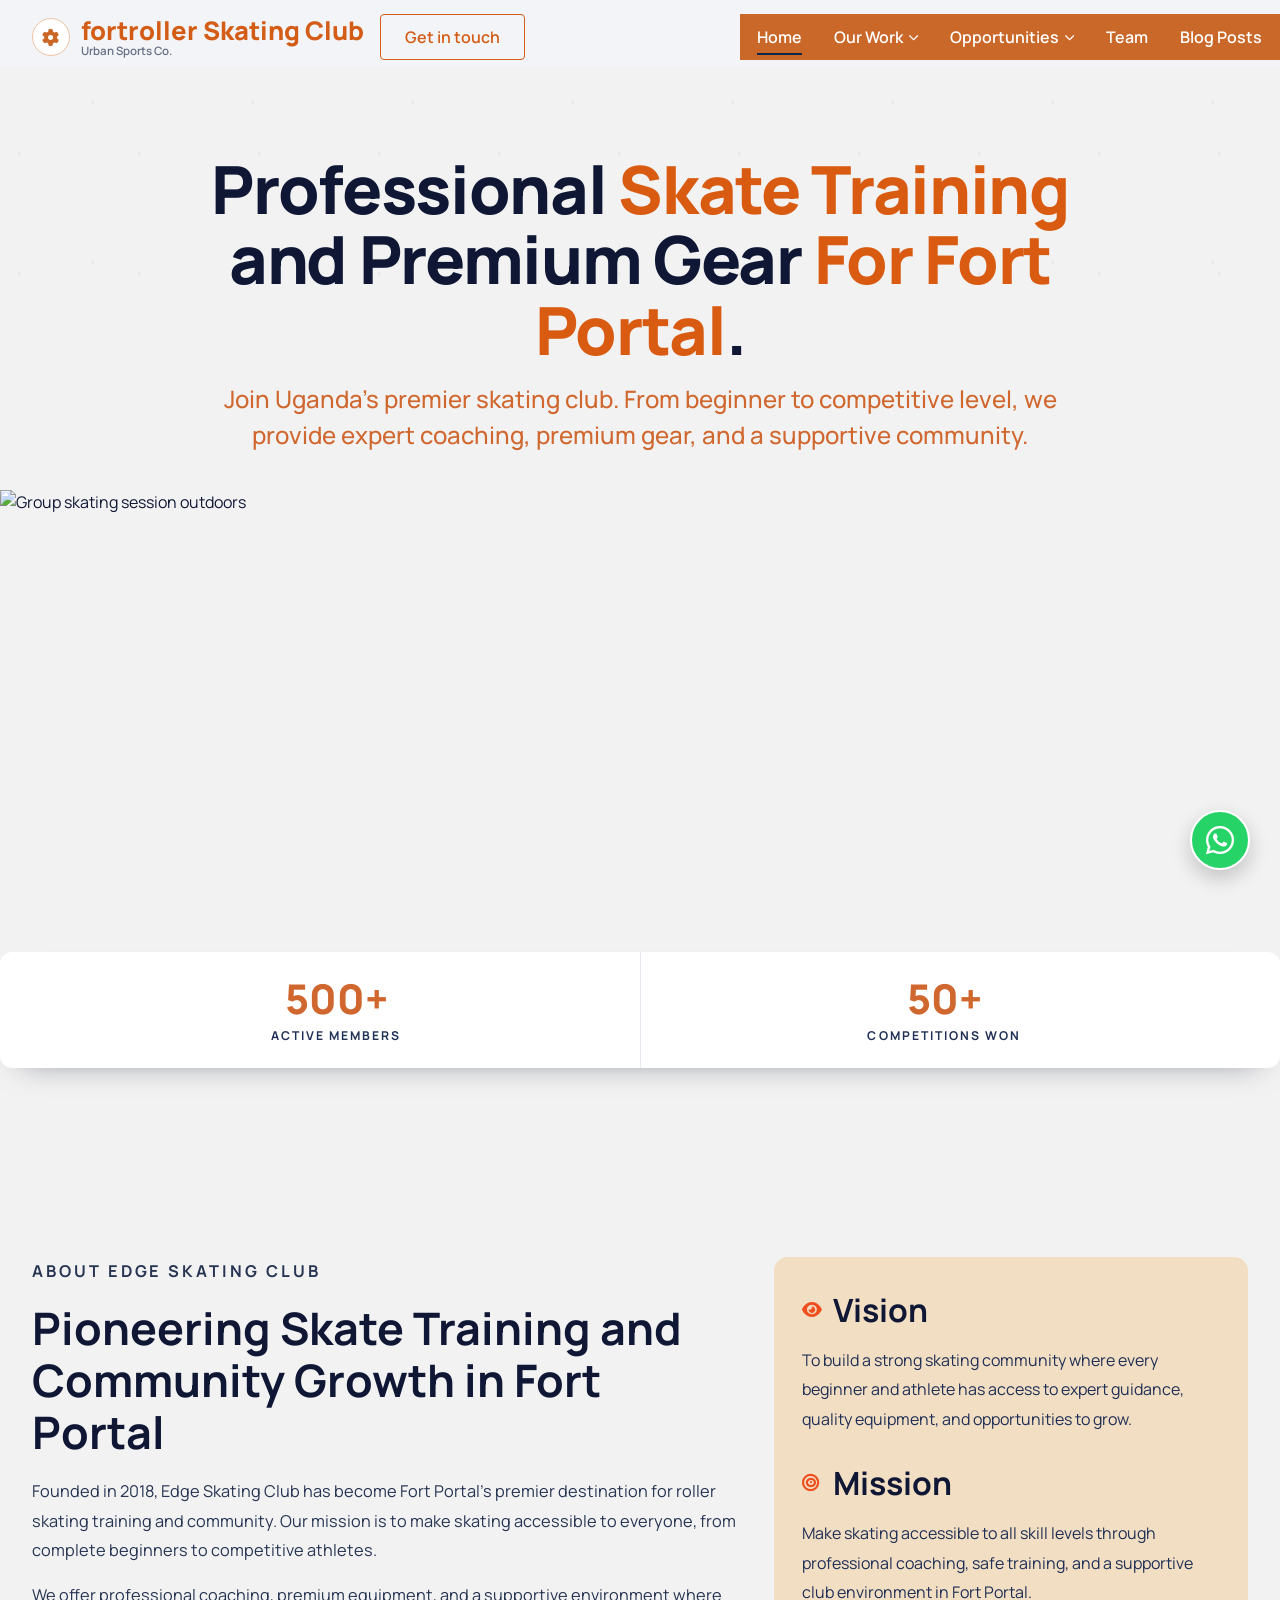
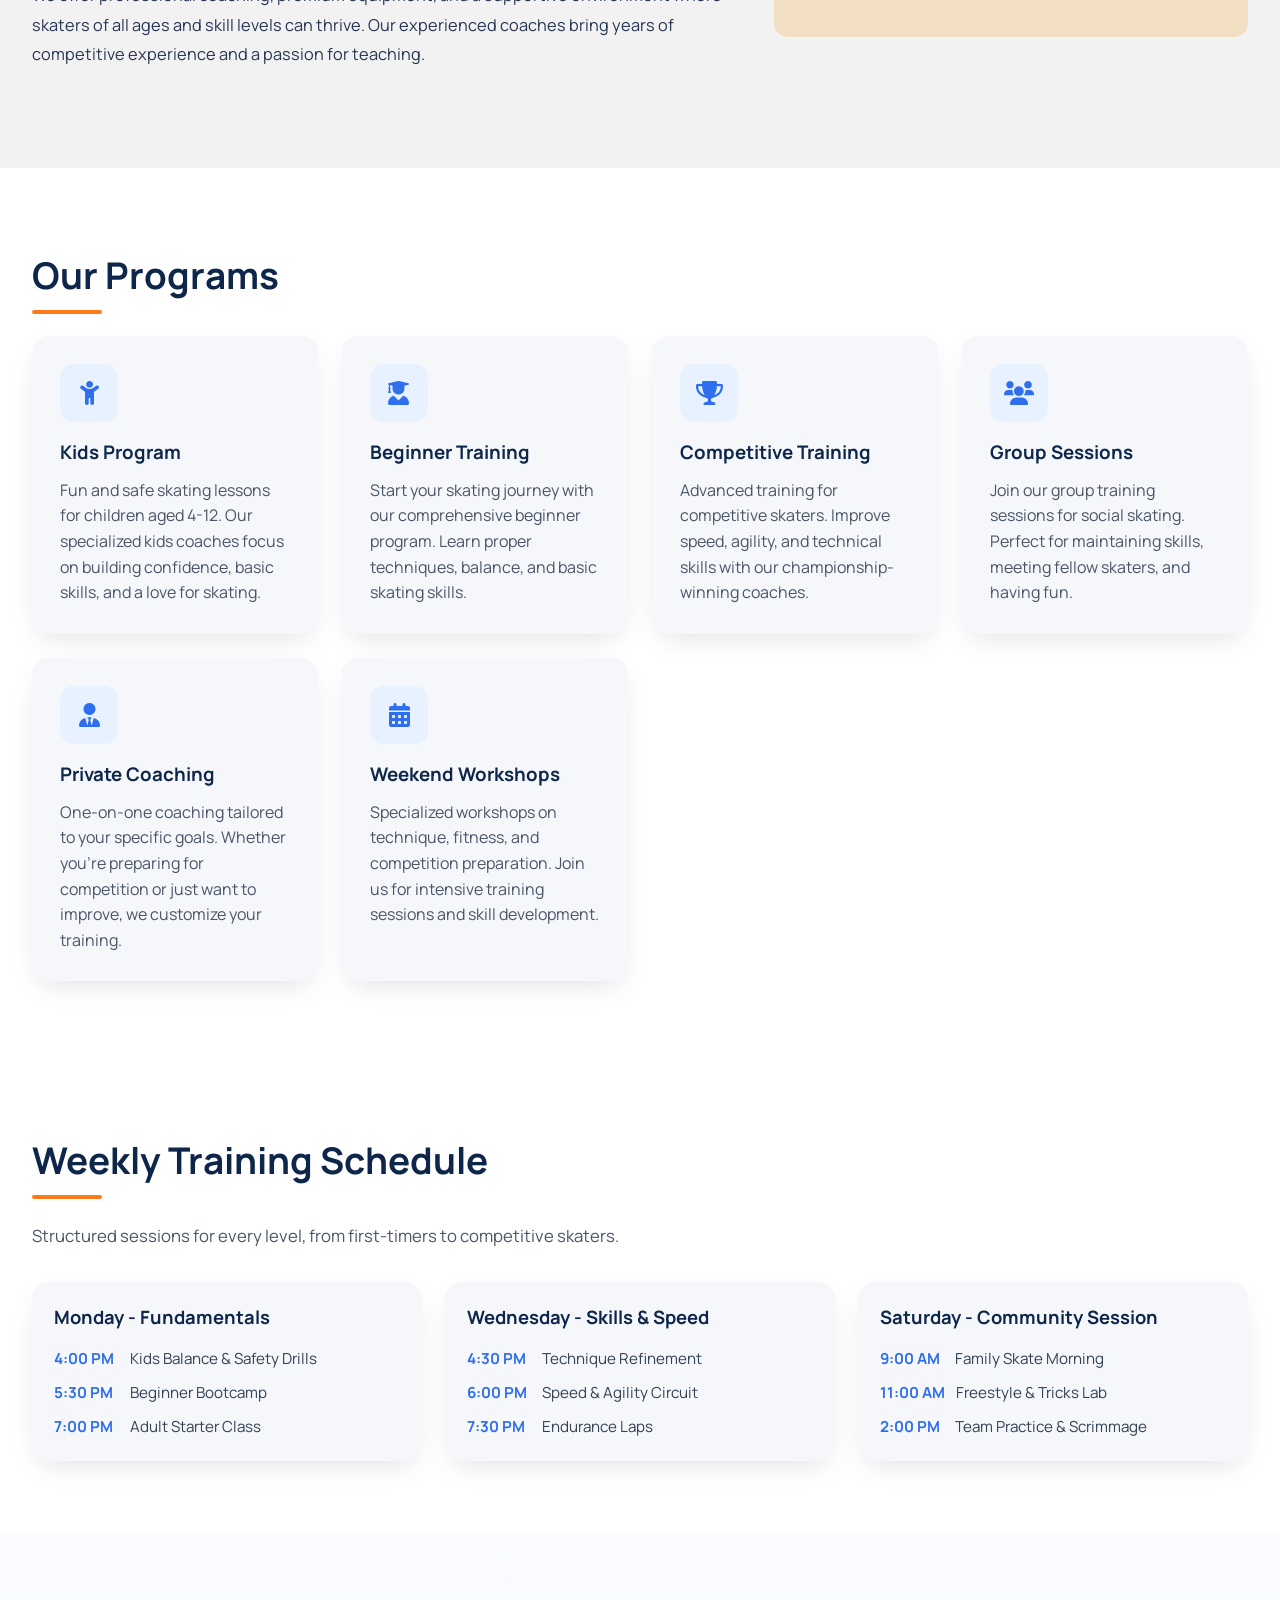
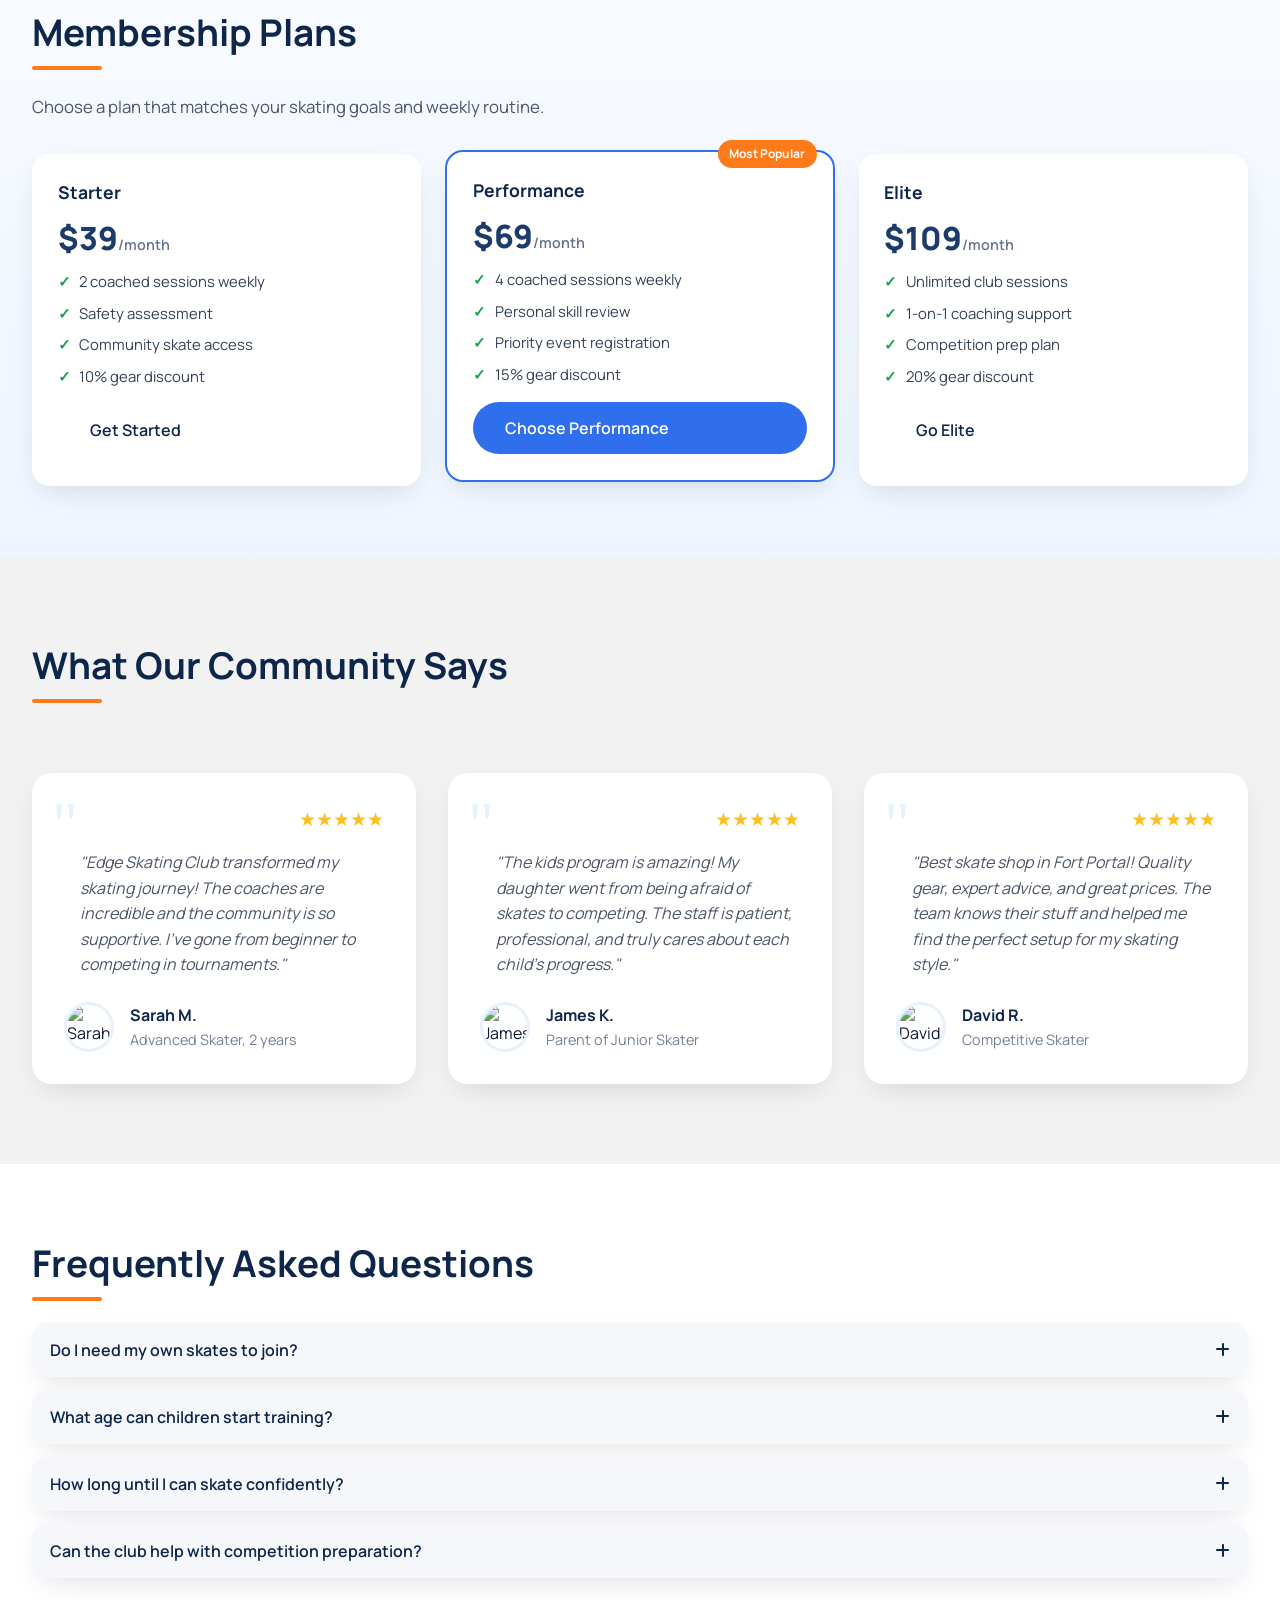
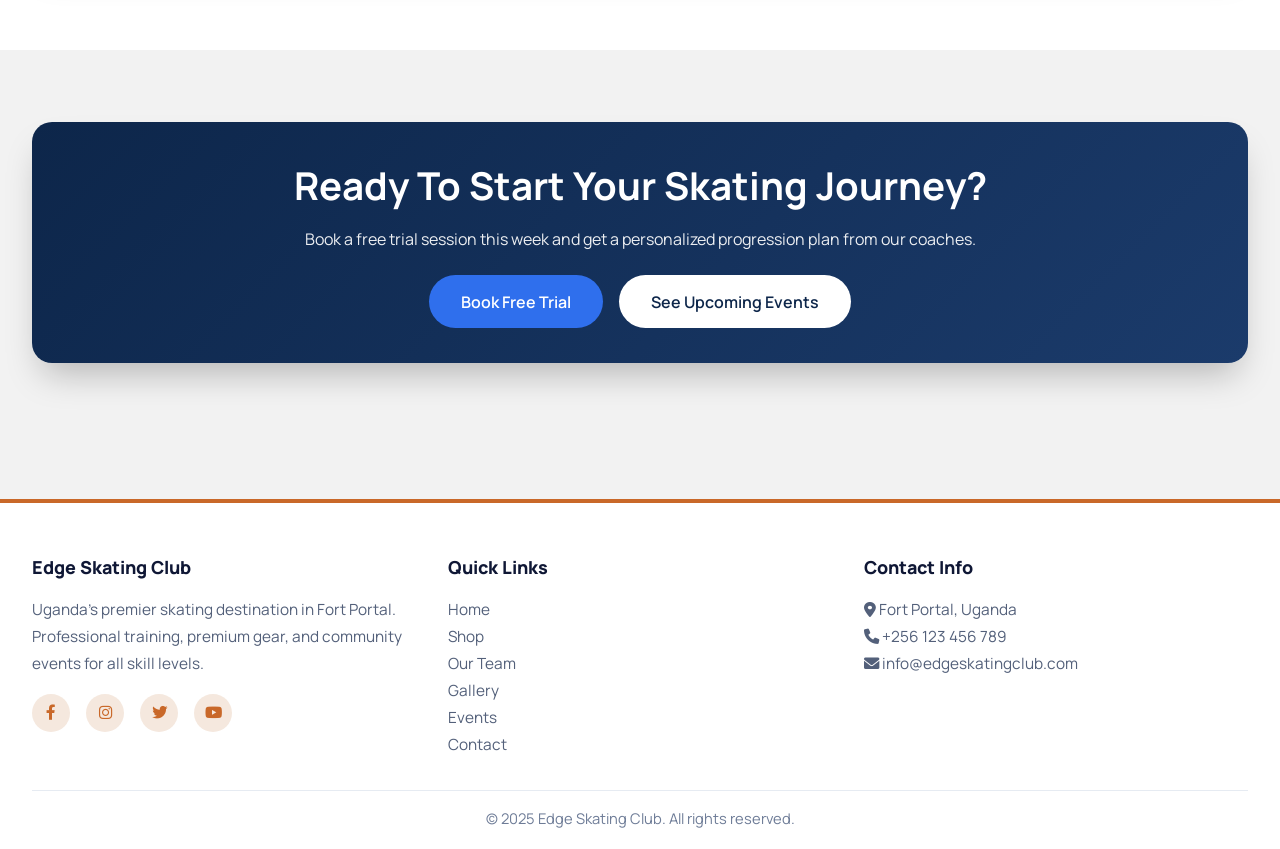
==== commit df82a6d5: "new" ====
--- a/index.html
+++ b/index.html
@@ -25,8 +25,8 @@
 
     <!-- Font Awesome 6 (free) -->
     <link rel="stylesheet" href="https://cdnjs.cloudflare.com/ajax/libs/font-awesome/6.0.0-beta3/css/all.min.css">
-    <!-- Google Fonts: Poppins modern sports style -->
-    <link href="https://fonts.googleapis.com/css2?family=Poppins:wght@300;400;500;600;700;800&display=swap"
+    <!-- Google Fonts: Manrope modern sports style -->
+    <link href="https://fonts.googleapis.com/css2?family=Manrope:wght@300;400;500;600;700;800&display=swap"
         rel="stylesheet">
 
     <!-- Favicon -->
@@ -37,116 +37,86 @@
     <link rel="stylesheet" href="assets/css/style.css">
 </head>
 
-<body>
-    <!-- STICKY NAVBAR -->
+<body class="home-makai-page">
     <nav class="navbar" id="navbar">
-        <div class="nav-container">
-            <div class="logo">
-                <i class="fas fa-skating"></i>
-                Edge Skating Club
-            </div>
-            <ul class="nav-links">
-                <li><a href="index.html" class="active">Home</a></li>
-                <li><a href="shop.html">Shop</a></li>
-                <li><a href="team.html">Team</a></li>
-                <li><a href="gallery.html">Gallery</a></li>
-                <li><a href="events.html">Events</a></li>
-                <li><a href="blogs.html">Blogs</a></li>
-                <li><a href="contact.html">Contact</a></li>
-            </ul>
-            <button class="mobile-menu-btn" id="mobileMenuBtn">
-                <i class="fas fa-bars"></i>
-            </button>
+        <div class="nav-top">
+            <div class="container nav-top-inner">
+                <a href="index.html" class="nav-brand">
+                    <span class="nav-brand-icon"><i class="fas fa-cog"></i></span>
+                    <span class="nav-brand-text">
+                        <span class="nav-brand-title">fortroller Skating Club</span>
+                        <span class="nav-brand-sub">Urban Sports Co.</span>
+                    </span>
+                </a>
+                <a href="contact.html" class="nav-touch-btn">Get in touch</a>
+            </div>
+        </div>
+        <div class="nav-main">
+            <div class="container nav-main-inner">
+                <ul class="nav-links">
+                    <li><a href="index.html" class="active">Home</a></li>
+                    <li><a href="gallery.html">Our Work <i class="fas fa-chevron-down"></i></a></li>
+                    <li><a href="events.html">Opportunities <i class="fas fa-chevron-down"></i></a></li>
+                    <li><a href="team.html">Team</a></li>
+                    <li><a href="blogs.html">Blog Posts</a></li>
+                </ul>
+                <button class="mobile-menu-btn" id="mobileMenuBtn" aria-label="Toggle menu">
+                    <i class="fas fa-bars"></i>
+                </button>
+            </div>
         </div>
     </nav>
 
-    <!-- HERO SLIDER -->
-    <section class="hero-slider" id="heroSlider">
-        <!-- Slide 1: Skating image (existing) -->
-        <div class="hero-slide hero-slide-1 active">
-            <div class="container">
-                <div class="hero-content">
-                    <h1>Professional Skate Training in Fort Portal</h1>
-                    <p>Join Uganda's premier skating club. From beginner to competitive level, we provide expert
-                        coaching, premium gear, and a supportive community.</p>
-                    <div class="hero-buttons">
-                        <a href="contact.html" class="btn btn-primary">Join Now</a>
-                        <a href="team.html" class="btn btn-secondary">Meet Our Team</a>
-                    </div>
-                </div>
-            </div>
-        </div>
-
-        <!-- Slide 2: Blue gradient (no image) -->
-        <div class="hero-slide hero-slide-2">
-            <div class="container">
-                <div class="hero-content">
-                    <h1>Premium Skate Gear & Equipment</h1>
-                    <p>Shop the best skating equipment with expert advice. From beginner skates to professional gear, we
-                        have everything you need.</p>
-                    <div class="hero-buttons">
-                        <a href="shop.html" class="btn btn-primary">Shop Now</a>
-                        <a href="gallery.html" class="btn btn-secondary">View Gallery</a>
-                    </div>
-                </div>
-            </div>
-        </div>
-
-        <!-- Slide 3: Another skating image -->
-        <div class="hero-slide hero-slide-3">
-            <div class="container">
-                <div class="hero-content">
-                    <h1>Community Events & Competitions</h1>
-                    <p>Participate in exciting skating events, workshops, and championships. Build skills, make friends,
-                        and compete at the highest level.</p>
-                    <div class="hero-buttons">
-                        <a href="events.html" class="btn btn-primary">View Events</a>
-                        <a href="blogs.html" class="btn btn-secondary">Read Blog</a>
-                    </div>
-                </div>
-            </div>
-        </div>
-
-        <!-- Hero dots -->
-        <div class="hero-dots">
-            <div class="hero-dot active" data-slide="0"></div>
-            <div class="hero-dot" data-slide="1"></div>
-            <div class="hero-dot" data-slide="2"></div>
-        </div>
-    </section>
-
-    <!-- ABOUT SECTION -->
-    <section class="about-section reveal" id="about">
-        <div class="container">
-            <div class="about-content">
-                <div class="about-text">
-                    <h2>About Edge Skating Club</h2>
-                    <p>Founded in 2018, Edge Skating Club has become Fort Portal's premier destination for roller
-                        skating training and community. Our mission is to make skating accessible to everyone, from
-                        complete beginners to competitive athletes.</p>
-                    <p>We offer professional coaching, premium equipment, and a supportive environment where skaters of
-                        all ages and skill levels can thrive. Our experienced coaches bring years of competitive
-                        experience and a passion for teaching.</p>
-                    <div class="about-stats">
-                        <div class="stat-item">
-                            <span class="stat-number">500+</span>
-                            <span class="stat-label">Active Members</span>
-                        </div>
-                        <div class="stat-item">
-                            <span class="stat-number">20+</span>
-                            <span class="stat-label">Years Experience</span>
-                        </div>
-                        <div class="stat-item">
-                            <span class="stat-number">50+</span>
-                            <span class="stat-label">Competitions Won</span>
-                        </div>
-                    </div>
-                </div>
-                <div class="about-image">
-                    <img src="https://images.unsplash.com/photo-1565992441121-4367c2967103?w=600&auto=format"
-                        alt="Skating training session">
-                </div>
-            </div>
+    <section class="home-makai-hero" id="home">
+        <div class="home-makai-pattern"></div>
+        <div class="container home-makai-hero-copy">
+            <h1>
+                Professional <span class="accent">Skate Training</span> and Premium Gear
+                <span class="accent">For Fort Portal</span>.
+            </h1>
+            <p>Join Uganda's premier skating club. From beginner to competitive level, we provide expert coaching,
+                premium gear, and a supportive community.</p>
+        </div>
+        <div class="home-makai-hero-image">
+            <img src="https://images.unsplash.com/photo-1565992441121-4367c2967103?w=1600&auto=format"
+                alt="Group skating session outdoors">
+        </div>
+        <div class="home-makai-metrics container">
+            <div class="home-makai-metric">
+                <strong class="count-up" data-target="500" data-suffix="+">0</strong>
+                <span>Active Members</span>
+            </div>
+            <div class="home-makai-metric">
+                <strong class="count-up" data-target="50" data-suffix="+">0</strong>
+                <span>Competitions Won</span>
+            </div>
+        </div>
+    </section>
+
+    <section class="home-makai-about reveal" id="about">
+        <div class="container home-makai-about-grid">
+            <div class="home-makai-about-copy">
+                <p class="home-makai-eyebrow">About Edge Skating Club</p>
+                <h2>Pioneering Skate Training and Community Growth in Fort Portal</h2>
+                <p>Founded in 2018, Edge Skating Club has become Fort Portal's premier destination for roller skating
+                    training and community. Our mission is to make skating accessible to everyone, from complete
+                    beginners to competitive athletes.</p>
+                <p>We offer professional coaching, premium equipment, and a supportive environment where skaters of all
+                    ages and skill levels can thrive. Our experienced coaches bring years of competitive experience and
+                    a passion for teaching.</p>
+            </div>
+            <aside class="home-makai-about-card">
+                <div class="home-makai-about-item">
+                    <h3><i class="fas fa-eye"></i> Vision</h3>
+                    <p>To build a strong skating community where every beginner and athlete has access to expert
+                        guidance, quality equipment, and opportunities to grow.</p>
+                </div>
+                <div class="home-makai-about-item">
+                    <h3><i class="fas fa-bullseye"></i> Mission</h3>
+                    <p>Make skating accessible to all skill levels through professional coaching, safe training, and a
+                        supportive club environment in Fort Portal.</p>
+                </div>
+            </aside>
         </div>
     </section>
 
@@ -203,6 +173,82 @@
                     <p>Specialized workshops on technique, fitness, and competition preparation. Join us for intensive
                         training sessions and skill development.</p>
                 </div>
+            </div>
+        </div>
+    </section>
+
+    <section class="home-schedule-section reveal" id="schedule">
+        <div class="container">
+            <h2 class="section-title">Weekly Training Schedule</h2>
+            <p class="section-lead">Structured sessions for every level, from first-timers to competitive skaters.</p>
+            <div class="schedule-grid">
+                <article class="schedule-card">
+                    <h3>Monday - Fundamentals</h3>
+                    <ul class="schedule-list">
+                        <li><span>4:00 PM</span> Kids Balance & Safety Drills</li>
+                        <li><span>5:30 PM</span> Beginner Bootcamp</li>
+                        <li><span>7:00 PM</span> Adult Starter Class</li>
+                    </ul>
+                </article>
+                <article class="schedule-card">
+                    <h3>Wednesday - Skills & Speed</h3>
+                    <ul class="schedule-list">
+                        <li><span>4:30 PM</span> Technique Refinement</li>
+                        <li><span>6:00 PM</span> Speed & Agility Circuit</li>
+                        <li><span>7:30 PM</span> Endurance Laps</li>
+                    </ul>
+                </article>
+                <article class="schedule-card">
+                    <h3>Saturday - Community Session</h3>
+                    <ul class="schedule-list">
+                        <li><span>9:00 AM</span> Family Skate Morning</li>
+                        <li><span>11:00 AM</span> Freestyle & Tricks Lab</li>
+                        <li><span>2:00 PM</span> Team Practice & Scrimmage</li>
+                    </ul>
+                </article>
+            </div>
+        </div>
+    </section>
+
+    <section class="home-plans-section reveal" id="plans">
+        <div class="container">
+            <h2 class="section-title">Membership Plans</h2>
+            <p class="section-lead">Choose a plan that matches your skating goals and weekly routine.</p>
+            <div class="plans-grid">
+                <article class="plan-card">
+                    <p class="plan-name">Starter</p>
+                    <p class="plan-price">$39<span>/month</span></p>
+                    <ul class="plan-features">
+                        <li>2 coached sessions weekly</li>
+                        <li>Safety assessment</li>
+                        <li>Community skate access</li>
+                        <li>10% gear discount</li>
+                    </ul>
+                    <a href="contact.html" class="btn btn-secondary">Get Started</a>
+                </article>
+                <article class="plan-card plan-popular">
+                    <p class="plan-badge">Most Popular</p>
+                    <p class="plan-name">Performance</p>
+                    <p class="plan-price">$69<span>/month</span></p>
+                    <ul class="plan-features">
+                        <li>4 coached sessions weekly</li>
+                        <li>Personal skill review</li>
+                        <li>Priority event registration</li>
+                        <li>15% gear discount</li>
+                    </ul>
+                    <a href="contact.html" class="btn btn-primary">Choose Performance</a>
+                </article>
+                <article class="plan-card">
+                    <p class="plan-name">Elite</p>
+                    <p class="plan-price">$109<span>/month</span></p>
+                    <ul class="plan-features">
+                        <li>Unlimited club sessions</li>
+                        <li>1-on-1 coaching support</li>
+                        <li>Competition prep plan</li>
+                        <li>20% gear discount</li>
+                    </ul>
+                    <a href="contact.html" class="btn btn-secondary">Go Elite</a>
+                </article>
             </div>
         </div>
     </section>
@@ -252,6 +298,67 @@
         </div>
     </section>
 
+    <section class="home-faq-section reveal" id="faq">
+        <div class="container">
+            <h2 class="section-title">Frequently Asked Questions</h2>
+            <div class="faq-list">
+                <article class="faq-item">
+                    <button class="faq-toggle" type="button" aria-expanded="false">
+                        <span>Do I need my own skates to join?</span>
+                        <i class="fas fa-plus"></i>
+                    </button>
+                    <div class="faq-panel">
+                        <p>No. We offer rental skates and protective gear for beginners so you can start safely before
+                            buying your own setup.</p>
+                    </div>
+                </article>
+                <article class="faq-item">
+                    <button class="faq-toggle" type="button" aria-expanded="false">
+                        <span>What age can children start training?</span>
+                        <i class="fas fa-plus"></i>
+                    </button>
+                    <div class="faq-panel">
+                        <p>Our kids program starts at age 4 with balance-first training, playful drills, and strict
+                            coach supervision.</p>
+                    </div>
+                </article>
+                <article class="faq-item">
+                    <button class="faq-toggle" type="button" aria-expanded="false">
+                        <span>How long until I can skate confidently?</span>
+                        <i class="fas fa-plus"></i>
+                    </button>
+                    <div class="faq-panel">
+                        <p>Most beginners gain confidence in 4 to 6 weeks with consistent attendance and safety-focused
+                            practice.</p>
+                    </div>
+                </article>
+                <article class="faq-item">
+                    <button class="faq-toggle" type="button" aria-expanded="false">
+                        <span>Can the club help with competition preparation?</span>
+                        <i class="fas fa-plus"></i>
+                    </button>
+                    <div class="faq-panel">
+                        <p>Yes. We run competition prep blocks covering race strategy, starts, endurance, and mental
+                            readiness for event day.</p>
+                    </div>
+                </article>
+            </div>
+        </div>
+    </section>
+
+    <section class="home-cta-section reveal">
+        <div class="container">
+            <div class="home-cta-card">
+                <h2>Ready To Start Your Skating Journey?</h2>
+                <p>Book a free trial session this week and get a personalized progression plan from our coaches.</p>
+                <div class="home-cta-actions">
+                    <a href="contact.html" class="btn btn-primary">Book Free Trial</a>
+                    <a href="events.html" class="btn btn-secondary">See Upcoming Events</a>
+                </div>
+            </div>
+        </div>
+    </section>
+
     <!-- FOOTER -->
     <footer class="footer">
         <div class="container">
@@ -301,3 +408,5 @@
 
 </html>
 
+
+
--- a/assets/css/style.css
+++ b/assets/css/style.css
@@ -2,7 +2,7 @@
 margin: 0;
 padding: 0;
 box-sizing: border-box;
-font-family: 'Poppins', sans-serif;
+font-family: 'Manrope', sans-serif;
 }
 
 :root {
@@ -148,9 +148,6 @@
 font-weight: 800;
 color: var(--primary-navy);
 }
-.logo span {
-color: var(--accent-blue);
-}
 .nav-links {
 display: flex;
 gap: 2rem;
@@ -802,32 +799,6 @@
 color: var(--highlight-orange);
 }
 
-/* footer */
-.footer {
-background: var(--primary-navy);
-color: white;
-padding: 3rem 2rem 1.5rem;
-}
-.footer-grid {
-display: grid;
-grid-template-columns: repeat(auto-fit, minmax(200px, 1fr));
-gap: 2.5rem;
-align-items: start;
-}
-.footer-col h4 { margin-bottom: 1.2rem; font-size: 1.3rem; }
-.footer-col ul { list-style: none; }
-.footer-col li { margin: 0.7rem 0; }
-.footer-col a { color: #cbd5e0; transition: 0.2s; }
-.footer-col a:hover { color: white; }
-.footer-bottom {
-text-align: center;
-padding-top: 2rem;
-margin-top: 2rem;
-border-top: 1px solid #2d4a7c;
-font-size: 0.95rem;
-color: #a0b3d9;
-}
-
 /* animations */
 .reveal {
 opacity: 0;
@@ -872,7 +843,7 @@
 margin: 0;
 padding: 0;
 box-sizing: border-box;
-font-family: 'Poppins', sans-serif;
+font-family: 'Manrope', sans-serif;
 }
 
 :root {
@@ -1246,10 +1217,11 @@
 
 /* ---------- FOOTER ---------- */
 .footer {
-background: var(--primary-navy);
-color: var(--white);
-padding: 3rem 0 1rem;
+background: #ffffff;
+color: #1b2545;
+padding: 3.2rem 0 1.2rem;
 margin-top: 4rem;
+border-top: 4px solid #c96829;
 }
 
 .footer-content {
@@ -1260,19 +1232,21 @@
 }
 
 .footer-section h3 {
-color: var(--white);
+color: #0f1735;
 margin-bottom: 1rem;
-font-size: 1.2rem;
+font-size: 1.12rem;
+font-weight: 800;
 }
 
 .footer-section p,
 .footer-section a {
-color: rgba(255, 255, 255, 0.8);
-line-height: 1.6;
+color: #53607a;
+line-height: 1.75;
+font-size: 0.96rem;
 }
 
 .footer-section a:hover {
-color: var(--accent-blue);
+color: #c96829;
 }
 
 .social-links {
@@ -1282,9 +1256,10 @@
 }
 
 .social-links a {
-width: 40px;
-height: 40px;
-background: rgba(255, 255, 255, 0.1);
+width: 38px;
+height: 38px;
+background: #f5e8de;
+color: #c96829;
 border-radius: 50%;
 display: flex;
 align-items: center;
@@ -1293,15 +1268,21 @@
 }
 
 .social-links a:hover {
-background: var(--accent-blue);
+background: #c96829;
+color: #ffffff;
 transform: translateY(-2px);
 }
 
 .footer-bottom {
-border-top: 1px solid rgba(255, 255, 255, 0.1);
+border-top: 1px solid #e6ebf2;
 padding-top: 1rem;
 text-align: center;
-color: rgba(255, 255, 255, 0.6);
+color: #6e7c97;
+font-size: 0.92rem;
+}
+
+.footer-bottom p {
+margin: 0;
 }
 
 /* ---------- RESPONSIVE DESIGN ---------- */
@@ -1615,3 +1596,1410 @@
 font-size: 1rem;
 }
 }
+
+/* ---------- NAVBAR UNIFORM ---------- */
+:root {
+--navbar-offset: 76px;
+}
+
+.navbar {
+position: fixed;
+top: 0;
+left: 0;
+width: 100%;
+padding: 0;
+background: var(--white);
+backdrop-filter: none;
+box-shadow: var(--shadow-sm);
+z-index: 1200;
+}
+
+.navbar.scrolled {
+box-shadow: var(--shadow-hover);
+}
+
+.nav-container {
+max-width: 1280px;
+margin: 0 auto;
+padding: 0 2rem;
+min-height: 76px;
+display: flex;
+align-items: center;
+justify-content: space-between;
+gap: 1.4rem;
+}
+
+.logo {
+display: flex;
+align-items: center;
+gap: 0.7rem;
+font-size: inherit;
+font-weight: inherit;
+color: inherit;
+}
+
+.logo .logo-icon {
+width: 44px;
+height: 44px;
+border-radius: 50%;
+display: flex;
+align-items: center;
+justify-content: center;
+background: var(--primary-navy);
+color: var(--white);
+font-size: 1.2rem;
+}
+
+.logo-text {
+display: flex;
+flex-direction: column;
+line-height: 1.05;
+}
+
+.logo .logo-title {
+font-size: 1.85rem;
+font-weight: 800;
+color: var(--primary-navy);
+}
+
+.logo .logo-sub {
+font-size: 0.82rem;
+font-weight: 500;
+color: #64748b;
+margin-top: 0.1rem;
+}
+
+.nav-links {
+display: flex;
+list-style: none;
+align-items: center;
+gap: 1.7rem;
+margin: 0 auto;
+padding: 0;
+}
+
+.nav-links a {
+color: var(--dark-gray);
+font-weight: 500;
+position: relative;
+transition: var(--transition);
+}
+
+.nav-links a:hover,
+.nav-links a.active {
+color: var(--accent-blue);
+}
+
+.nav-links a::after {
+content: '';
+position: absolute;
+left: 0;
+bottom: -5px;
+width: 0;
+height: 2px;
+background: var(--accent-blue);
+transition: var(--transition);
+}
+
+.nav-links a:hover::after,
+.nav-links a.active::after {
+width: 100%;
+}
+
+.nav-actions {
+display: flex;
+align-items: center;
+gap: 0.8rem;
+flex-shrink: 0;
+}
+
+.nav-cart {
+position: relative;
+width: 42px;
+height: 42px;
+border-radius: 50%;
+display: inline-flex;
+align-items: center;
+justify-content: center;
+background: #edf2fa;
+color: var(--primary-navy);
+font-size: 1.2rem;
+transition: var(--transition);
+}
+
+.nav-cart:hover {
+background: #dce7f7;
+color: var(--accent-blue);
+}
+
+.nav-cart-count {
+position: absolute;
+top: -5px;
+right: -4px;
+width: 20px;
+height: 20px;
+border-radius: 50%;
+display: flex;
+align-items: center;
+justify-content: center;
+background: var(--primary-navy);
+color: var(--white);
+font-size: 0.72rem;
+font-weight: 700;
+}
+
+.nav-cta {
+display: inline-flex;
+align-items: center;
+justify-content: center;
+padding: 0.72rem 1.55rem;
+border-radius: 999px;
+background: var(--primary-navy);
+color: var(--white);
+font-weight: 600;
+transition: var(--transition);
+white-space: nowrap;
+}
+
+.nav-cta:hover {
+background: var(--accent-blue);
+transform: translateY(-1px);
+}
+
+.mobile-menu-btn {
+display: none;
+background: none;
+border: none;
+font-size: 1.55rem;
+cursor: pointer;
+color: var(--primary-navy);
+}
+
+.hero-slider {
+margin-top: var(--navbar-offset);
+}
+
+.team-hero {
+margin-top: var(--navbar-offset);
+}
+
+.shop-section {
+padding-top: calc(var(--navbar-offset) + 42px);
+}
+
+@media (max-width: 1180px) {
+.nav-links {
+gap: 1.2rem;
+}
+
+.logo .logo-title {
+font-size: 1.45rem;
+}
+}
+
+@media (max-width: 992px) {
+.nav-container {
+padding: 0 2rem;
+min-height: 76px;
+}
+
+.logo .logo-title {
+font-size: 1.2rem;
+}
+
+.logo .logo-sub {
+font-size: 0.72rem;
+}
+
+.nav-actions {
+display: none;
+}
+
+.mobile-menu-btn {
+display: block;
+margin-left: auto;
+}
+
+.nav-links {
+display: none;
+position: absolute;
+top: 100%;
+left: 0;
+right: 0;
+margin: 0;
+padding: 1rem 2rem 1.3rem;
+flex-direction: column;
+align-items: flex-start;
+gap: 0.95rem;
+background: var(--white);
+border-top: 1px solid #e4ebf5;
+box-shadow: var(--shadow-sm);
+z-index: 1201;
+}
+
+.nav-links.show {
+display: flex;
+}
+
+.nav-links a::after {
+display: none;
+}
+}
+
+/* ---------- NAVBAR HOTFIX ---------- */
+.navbar .nav-container {
+display: flex !important;
+align-items: center !important;
+justify-content: space-between !important;
+}
+
+.navbar .logo-text {
+display: flex !important;
+flex-direction: column !important;
+line-height: 1.05 !important;
+}
+
+.navbar .logo .logo-title {
+display: block !important;
+color: var(--primary-navy) !important;
+}
+
+.navbar .logo .logo-sub {
+display: block !important;
+color: #64748b !important;
+}
+
+.navbar .nav-actions {
+display: flex !important;
+align-items: center !important;
+gap: 0.8rem !important;
+flex-shrink: 0 !important;
+}
+
+.navbar .nav-cart {
+position: relative !important;
+width: 42px !important;
+height: 42px !important;
+display: inline-flex !important;
+align-items: center !important;
+justify-content: center !important;
+border-radius: 50% !important;
+background: #edf2fa !important;
+color: var(--primary-navy) !important;
+}
+
+.navbar .nav-cart-count {
+position: absolute !important;
+top: -5px !important;
+right: -4px !important;
+width: 20px !important;
+height: 20px !important;
+display: flex !important;
+align-items: center !important;
+justify-content: center !important;
+border-radius: 50% !important;
+background: var(--primary-navy) !important;
+color: var(--white) !important;
+}
+
+.navbar .nav-cta {
+display: inline-flex !important;
+align-items: center !important;
+justify-content: center !important;
+padding: 0.72rem 1.55rem !important;
+border-radius: 999px !important;
+background: var(--primary-navy) !important;
+color: var(--white) !important;
+white-space: nowrap !important;
+}
+
+@media (max-width: 992px) {
+.navbar .nav-actions {
+display: none !important;
+}
+}
+
+/* ---------- HOME MAKAI STYLE ---------- */
+body.home-makai-page {
+background: #f2f2f2;
+color: #0f1735;
+}
+
+.home-makai-header {
+background: #f2f2f2;
+}
+
+.home-makai-top {
+border-bottom: 1px solid #e4e6ea;
+}
+
+.home-makai-top-inner {
+min-height: 76px;
+display: flex;
+align-items: center;
+justify-content: space-between;
+gap: 1rem;
+}
+
+.home-makai-brand {
+display: inline-flex;
+align-items: center;
+gap: 0.7rem;
+}
+
+.home-makai-brand-icon {
+width: 44px;
+height: 44px;
+border-radius: 50%;
+display: inline-flex;
+align-items: center;
+justify-content: center;
+font-size: 1.2rem;
+background: #ffffff;
+color: #cc6728;
+border: 1px solid #f0c7a7;
+}
+
+.home-makai-brand-text {
+display: flex;
+flex-direction: column;
+line-height: 1.04;
+}
+
+.home-makai-brand-title {
+font-size: clamp(1.42rem, 2.5vw, 2.05rem);
+font-weight: 800;
+color: #d35d17;
+}
+
+.home-makai-brand-sub {
+font-size: 0.83rem;
+font-weight: 600;
+color: #566079;
+}
+
+.home-makai-touch {
+display: inline-flex;
+align-items: center;
+justify-content: center;
+padding: 0.63rem 1.65rem;
+border: 1px solid #d35d17;
+border-radius: 4px;
+color: #d35d17;
+background: transparent;
+font-weight: 600;
+font-size: 0.95rem;
+}
+
+.home-makai-navline {
+background: transparent;
+padding: 0;
+}
+
+.home-makai-nav-inner {
+display: flex;
+align-items: center;
+justify-content: space-between;
+gap: 1.2rem;
+background: #c96829;
+border-radius: 10px;
+max-width: calc(100% - 6px);
+margin: 0 auto;
+padding: 0 1rem;
+}
+
+.home-makai-navlinks {
+list-style: none;
+display: flex;
+align-items: center;
+justify-content: flex-start;
+gap: 1.8rem;
+min-height: 56px;
+margin: 0;
+padding: 0;
+}
+
+.home-makai-navlinks a {
+color: #ffffff;
+font-size: 0.99rem;
+font-weight: 600;
+position: relative;
+transition: var(--transition);
+}
+
+.home-makai-navlinks a.active {
+color: #ffffff;
+}
+
+.home-makai-navlinks a::after {
+content: '';
+position: absolute;
+left: 0;
+bottom: -6px;
+width: 0;
+height: 2px;
+background: #0d264a;
+transition: var(--transition);
+}
+
+.home-makai-navlinks a:hover::after,
+.home-makai-navlinks a.active::after {
+width: 100%;
+}
+
+.home-makai-nav-actions {
+display: flex;
+align-items: center;
+gap: 0.7rem;
+margin-left: auto;
+}
+
+.home-makai-nav-cart {
+position: relative;
+width: 42px;
+height: 42px;
+border-radius: 50%;
+display: inline-flex;
+align-items: center;
+justify-content: center;
+background: #dfe8f6;
+color: #0d264a;
+font-size: 1.15rem;
+transition: var(--transition);
+}
+
+.home-makai-nav-cart:hover {
+background: #cddcf2;
+color: #2f6fed;
+}
+
+.home-makai-nav-cart-count {
+position: absolute;
+top: -4px;
+right: -4px;
+width: 20px;
+height: 20px;
+border-radius: 50%;
+display: flex;
+align-items: center;
+justify-content: center;
+background: #0d264a;
+color: #ffffff;
+font-size: 0.7rem;
+font-weight: 700;
+}
+
+.home-makai-nav-cta {
+display: inline-flex;
+align-items: center;
+justify-content: center;
+padding: 0.72rem 1.5rem;
+border-radius: 999px;
+background: #0d264a;
+color: #ffffff;
+font-size: 1rem;
+font-weight: 700;
+transition: var(--transition);
+white-space: nowrap;
+}
+
+.home-makai-nav-cta:hover {
+background: #1b3b6b;
+transform: translateY(-1px);
+}
+
+.home-makai-hero {
+position: relative;
+padding-top: 2.7rem;
+background: #f2f2f2;
+overflow: hidden;
+}
+
+.home-makai-pattern {
+position: absolute;
+inset: 0 0 auto;
+height: 360px;
+background:
+radial-gradient(circle at 16% 28%, rgba(31, 44, 89, 0.08) 0 1px, transparent 2px) 0 0/120px 120px,
+radial-gradient(circle at 58% 64%, rgba(31, 44, 89, 0.08) 0 1px, transparent 2px) 0 0/160px 160px;
+opacity: 0.6;
+pointer-events: none;
+}
+
+.home-makai-hero-copy {
+position: relative;
+z-index: 2;
+text-align: center;
+max-width: 980px;
+}
+
+.home-makai-hero-copy h1 {
+font-size: clamp(2.2rem, 5.6vw, 4.15rem);
+line-height: 1.06;
+font-weight: 800;
+letter-spacing: -0.02em;
+color: #0f1735;
+}
+
+.home-makai-hero-copy h1 .accent {
+color: #d95b11;
+}
+
+.home-makai-hero-copy p {
+margin-top: 1rem;
+font-size: clamp(1.04rem, 1.95vw, 1.5rem);
+color: #d0672e;
+font-weight: 500;
+}
+
+.home-makai-hero-image {
+position: relative;
+z-index: 1;
+margin-top: 2.3rem;
+}
+
+.home-makai-hero-image img {
+width: 100%;
+height: clamp(290px, 42vw, 520px);
+object-fit: cover;
+display: block;
+}
+
+.home-makai-metrics {
+position: relative;
+z-index: 3;
+margin-top: -58px;
+background: #ffffff;
+border-radius: 12px;
+box-shadow: 0 14px 32px -22px rgba(16, 24, 48, 0.55);
+display: grid;
+grid-template-columns: repeat(2, minmax(0, 1fr));
+}
+
+.home-makai-metric {
+text-align: center;
+padding: 1.6rem 1rem 1.45rem;
+}
+
+.home-makai-metric + .home-makai-metric {
+border-left: 1px solid #e5e8ef;
+}
+
+.home-makai-metric strong {
+display: block;
+font-size: clamp(1.8rem, 3.2vw, 3rem);
+line-height: 1;
+color: #d0672e;
+font-weight: 800;
+margin-bottom: 0.5rem;
+}
+
+.home-makai-metric span {
+display: block;
+font-size: 0.76rem;
+letter-spacing: 0.17em;
+text-transform: uppercase;
+color: #1f2f56;
+font-weight: 700;
+}
+
+.home-makai-about {
+padding: 6.8rem 0 5.2rem;
+}
+
+.home-makai-about-grid {
+display: grid;
+grid-template-columns: 1.5fr 1fr;
+gap: 2rem;
+align-items: start;
+}
+
+.home-makai-eyebrow {
+font-size: 0.74rem;
+letter-spacing: 0.18em;
+text-transform: uppercase;
+color: #d0672e;
+font-weight: 700;
+margin-bottom: 0.9rem;
+}
+
+.home-makai-about-copy h2 {
+font-size: clamp(1.75rem, 3.5vw, 3rem);
+line-height: 1.16;
+color: #0f1735;
+margin-bottom: 1.2rem;
+}
+
+.home-makai-about-copy p {
+font-size: 1.02rem;
+line-height: 1.8;
+color: #273553;
+margin-bottom: 1rem;
+}
+
+.home-makai-about-card {
+background: #f2dec3;
+border-radius: 14px;
+padding: 1.8rem 1.7rem;
+}
+
+.home-makai-about-item + .home-makai-about-item {
+margin-top: 1.55rem;
+}
+
+.home-makai-about-item h3 {
+display: flex;
+align-items: center;
+gap: 0.7rem;
+font-size: 2rem;
+color: #0f1735;
+margin-bottom: 0.75rem;
+}
+
+.home-makai-about-item h3 i {
+font-size: 1.1rem;
+color: #ef4f1f;
+width: 1.25rem;
+}
+
+.home-makai-about-item p {
+font-size: 1rem;
+line-height: 1.85;
+color: #1f2f56;
+}
+
+@media (max-width: 992px) {
+.home-makai-top-inner {
+min-height: 66px;
+}
+
+.home-makai-nav-inner {
+flex-wrap: wrap;
+gap: 0.4rem 1rem;
+padding-top: 0.4rem;
+padding-bottom: 0.5rem;
+}
+
+.home-makai-navlinks {
+flex-wrap: wrap;
+justify-content: flex-start;
+gap: 0.8rem 1.2rem;
+padding: 0.25rem 0;
+min-height: 0;
+width: 100%;
+order: 1;
+}
+
+.home-makai-nav-actions {
+order: 2;
+margin-left: 0;
+padding-bottom: 0.2rem;
+}
+
+.home-makai-hero {
+padding-top: 2rem;
+}
+
+.home-makai-metrics {
+margin-top: -36px;
+}
+
+.home-makai-about-grid {
+grid-template-columns: 1fr;
+}
+}
+
+@media (max-width: 768px) {
+.home-makai-top-inner {
+flex-direction: column;
+justify-content: center;
+align-items: flex-start;
+padding: 0.8rem 0;
+}
+
+.home-makai-navlinks a {
+font-size: 0.9rem;
+}
+
+.home-makai-nav-cta {
+padding: 0.62rem 1.2rem;
+font-size: 0.92rem;
+}
+
+.home-makai-nav-cart {
+width: 38px;
+height: 38px;
+font-size: 1rem;
+}
+
+.home-makai-hero-copy h1 {
+font-size: clamp(1.85rem, 8.4vw, 2.75rem);
+}
+
+.home-makai-hero-copy p {
+font-size: 1rem;
+}
+
+.home-makai-metrics {
+grid-template-columns: 1fr;
+margin-top: 0;
+border-radius: 0;
+}
+
+.home-makai-metric + .home-makai-metric {
+border-left: none;
+border-top: 1px solid #e5e8ef;
+}
+
+.home-makai-about {
+padding-top: 3rem;
+}
+}
+
+/* ---------- SITE ENHANCEMENTS ---------- */
+.section-lead {
+color: #4a5568;
+font-size: 1.05rem;
+line-height: 1.75;
+max-width: 760px;
+margin-bottom: 2rem;
+}
+
+.home-schedule-section,
+.home-plans-section,
+.home-faq-section,
+.home-cta-section {
+padding: 4.5rem 0;
+}
+
+.home-schedule-section {
+background: var(--white);
+}
+
+.schedule-grid {
+display: grid;
+grid-template-columns: repeat(auto-fit, minmax(250px, 1fr));
+gap: 1.4rem;
+}
+
+.schedule-card {
+background: var(--soft-gray);
+padding: 1.4rem;
+border-radius: 16px;
+box-shadow: var(--shadow-sm);
+}
+
+.schedule-card h3 {
+color: var(--primary-navy);
+margin-bottom: 1rem;
+font-size: 1.15rem;
+}
+
+.schedule-list {
+list-style: none;
+display: grid;
+gap: 0.7rem;
+}
+
+.schedule-list li {
+display: flex;
+gap: 0.7rem;
+color: #334155;
+font-size: 0.95rem;
+line-height: 1.5;
+}
+
+.schedule-list span {
+font-weight: 700;
+color: var(--accent-blue);
+min-width: 64px;
+}
+
+.home-plans-section {
+background: linear-gradient(180deg, #f9fbff 0%, #eef5ff 100%);
+}
+
+.plans-grid {
+display: grid;
+grid-template-columns: repeat(auto-fit, minmax(250px, 1fr));
+gap: 1.5rem;
+}
+
+.plan-card {
+background: var(--white);
+border-radius: 18px;
+padding: 1.6rem;
+box-shadow: var(--shadow-sm);
+position: relative;
+display: flex;
+flex-direction: column;
+gap: 1rem;
+}
+
+.plan-popular {
+border: 2px solid var(--accent-blue);
+transform: translateY(-4px);
+}
+
+.plan-badge {
+position: absolute;
+top: -12px;
+right: 16px;
+background: var(--highlight-orange);
+color: var(--white);
+padding: 0.32rem 0.7rem;
+border-radius: 999px;
+font-size: 0.75rem;
+font-weight: 700;
+}
+
+.plan-name {
+font-size: 1.1rem;
+font-weight: 700;
+color: var(--primary-navy);
+}
+
+.plan-price {
+font-size: 2rem;
+font-weight: 800;
+color: var(--primary-blue);
+line-height: 1;
+}
+
+.plan-price span {
+font-size: 0.9rem;
+font-weight: 600;
+color: #64748b;
+}
+
+.plan-features {
+list-style: none;
+display: grid;
+gap: 0.6rem;
+color: #334155;
+font-size: 0.93rem;
+}
+
+.plan-features li::before {
+content: '\2713';
+color: #16a34a;
+font-weight: 700;
+margin-right: 0.55rem;
+}
+
+.home-faq-section {
+background: var(--white);
+}
+
+.faq-list {
+display: grid;
+gap: 0.8rem;
+}
+
+.faq-item {
+background: var(--soft-gray);
+border-radius: 14px;
+overflow: hidden;
+box-shadow: var(--shadow-sm);
+}
+
+.faq-toggle {
+width: 100%;
+display: flex;
+align-items: center;
+justify-content: space-between;
+gap: 1rem;
+padding: 1rem 1.15rem;
+border: none;
+background: transparent;
+cursor: pointer;
+font-size: 1rem;
+font-weight: 600;
+color: var(--primary-navy);
+text-align: left;
+}
+
+.faq-toggle i {
+transition: transform 0.25s ease;
+}
+
+.faq-panel {
+max-height: 0;
+overflow: hidden;
+transition: max-height 0.25s ease;
+}
+
+.faq-panel p {
+padding: 0 1.15rem 1rem;
+color: #475569;
+line-height: 1.7;
+}
+
+.faq-item.open .faq-panel {
+max-height: 200px;
+}
+
+.faq-item.open .faq-toggle i {
+transform: rotate(45deg);
+}
+
+.home-cta-card {
+background: linear-gradient(135deg, var(--primary-navy) 0%, var(--primary-blue) 100%);
+color: var(--white);
+padding: 2.2rem;
+border-radius: 20px;
+box-shadow: var(--shadow-hover);
+text-align: center;
+}
+
+.home-cta-card h2 {
+font-size: clamp(1.6rem, 3vw, 2.4rem);
+margin-bottom: 0.8rem;
+}
+
+.home-cta-card p {
+max-width: 720px;
+margin: 0 auto 1.5rem;
+opacity: 0.92;
+}
+
+.home-cta-actions {
+display: flex;
+justify-content: center;
+gap: 1rem;
+flex-wrap: wrap;
+}
+
+.coach-pillars-section,
+.team-pathway-section {
+padding: 4.5rem 0;
+}
+
+.coach-pillars-section {
+background: var(--white);
+}
+
+.pillars-grid {
+display: grid;
+grid-template-columns: repeat(auto-fit, minmax(220px, 1fr));
+gap: 1.2rem;
+}
+
+.pillar-card {
+background: var(--soft-gray);
+border-radius: 16px;
+padding: 1.4rem;
+box-shadow: var(--shadow-sm);
+}
+
+.pillar-card i {
+font-size: 1.35rem;
+color: var(--accent-blue);
+margin-bottom: 0.7rem;
+}
+
+.pillar-card h3 {
+font-size: 1.08rem;
+color: var(--primary-navy);
+margin-bottom: 0.6rem;
+}
+
+.pillar-card p {
+color: #475569;
+line-height: 1.65;
+font-size: 0.93rem;
+}
+
+.team-pathway-section {
+background: linear-gradient(180deg, #f8fbff 0%, #eaf1ff 100%);
+}
+
+.pathway-grid {
+display: grid;
+grid-template-columns: repeat(auto-fit, minmax(230px, 1fr));
+gap: 1.2rem;
+}
+
+.pathway-card {
+background: var(--white);
+padding: 1.4rem;
+border-radius: 16px;
+box-shadow: var(--shadow-sm);
+position: relative;
+}
+
+.pathway-step {
+display: inline-flex;
+align-items: center;
+justify-content: center;
+width: 32px;
+height: 32px;
+border-radius: 50%;
+background: var(--accent-blue);
+color: var(--white);
+font-size: 0.9rem;
+font-weight: 700;
+margin-bottom: 0.8rem;
+}
+
+.pathway-card h3 {
+color: var(--primary-navy);
+margin-bottom: 0.6rem;
+}
+
+.pathway-card p {
+color: #475569;
+line-height: 1.7;
+}
+
+.shop-tools {
+display: flex;
+align-items: center;
+justify-content: space-between;
+gap: 1rem;
+flex-wrap: wrap;
+}
+
+.shop-search {
+flex: 1;
+min-width: 260px;
+position: relative;
+}
+
+.shop-search i {
+position: absolute;
+left: 12px;
+top: 50%;
+transform: translateY(-50%);
+color: #64748b;
+font-size: 0.9rem;
+}
+
+.shop-search input {
+width: 100%;
+padding: 0.72rem 0.9rem 0.72rem 2rem;
+border: 1px solid #cbd5e1;
+border-radius: 999px;
+font-size: 0.94rem;
+}
+
+.shop-sort-wrap {
+display: flex;
+align-items: center;
+gap: 0.6rem;
+}
+
+.shop-sort-wrap label {
+font-weight: 600;
+color: var(--primary-navy);
+font-size: 0.9rem;
+}
+
+.shop-sort-wrap select {
+padding: 0.65rem 0.75rem;
+border-radius: 10px;
+border: 1px solid #cbd5e1;
+font-size: 0.9rem;
+background: var(--white);
+}
+
+.shop-bundles-section {
+padding: 4rem 0;
+background: var(--white);
+}
+
+.bundles-grid {
+display: grid;
+grid-template-columns: repeat(auto-fit, minmax(230px, 1fr));
+gap: 1.25rem;
+}
+
+.bundle-card {
+padding: 1.4rem;
+border-radius: 16px;
+background: var(--soft-gray);
+box-shadow: var(--shadow-sm);
+display: flex;
+flex-direction: column;
+gap: 0.9rem;
+}
+
+.bundle-card h3 {
+font-size: 1.1rem;
+color: var(--primary-navy);
+}
+
+.bundle-card p {
+color: #475569;
+line-height: 1.65;
+}
+
+.bundle-price {
+font-size: 1.5rem;
+font-weight: 800;
+color: var(--highlight-orange);
+line-height: 1;
+}
+
+.back-to-top {
+position: fixed;
+right: 22px;
+bottom: 104px;
+width: 42px;
+height: 42px;
+border-radius: 50%;
+border: none;
+background: var(--primary-navy);
+color: var(--white);
+cursor: pointer;
+z-index: 1001;
+opacity: 0;
+visibility: hidden;
+transform: translateY(8px);
+transition: all 0.2s ease;
+box-shadow: var(--shadow-sm);
+}
+
+.back-to-top.show {
+opacity: 1;
+visibility: visible;
+transform: translateY(0);
+}
+
+.back-to-top:hover {
+background: var(--accent-blue);
+}
+
+@media (max-width: 768px) {
+.home-schedule-section,
+.home-plans-section,
+.home-faq-section,
+.home-cta-section,
+.coach-pillars-section,
+.team-pathway-section,
+.shop-bundles-section {
+padding: 3rem 0;
+}
+}
+
+/* ---------- ORANGE NAV STRUCTURE (ALL PAGES) ---------- */
+:root {
+--navbar-offset: 122px;
+}
+
+.navbar {
+background: #f3f4f7 !important;
+padding: 0.55rem 0 0 !important;
+backdrop-filter: none !important;
+box-shadow: none !important;
+border-radius: 0 !important;
+z-index: 1300 !important;
+}
+
+.navbar .nav-top {
+background: transparent !important;
+}
+
+.navbar .nav-top-inner {
+min-height: 56px !important;
+display: flex !important;
+align-items: center !important;
+justify-content: space-between !important;
+gap: 1rem !important;
+}
+
+.navbar .nav-brand {
+display: inline-flex !important;
+align-items: center !important;
+gap: 0.7rem !important;
+}
+
+.navbar .nav-brand-icon {
+width: 38px !important;
+height: 38px !important;
+border-radius: 50% !important;
+display: inline-flex !important;
+align-items: center !important;
+justify-content: center !important;
+background: #ffffff !important;
+color: #c96829 !important;
+border: 1px solid #efc3a3 !important;
+font-size: 1.1rem !important;
+}
+
+.navbar .nav-brand-text {
+display: flex !important;
+flex-direction: column !important;
+line-height: 1.02 !important;
+}
+
+.navbar .nav-brand-title {
+font-size: clamp(1.05rem, 2vw, 1.95rem) !important;
+font-weight: 800 !important;
+color: #d35d17 !important;
+}
+
+.navbar .nav-brand-sub {
+font-size: 0.72rem !important;
+font-weight: 600 !important;
+color: #667085 !important;
+}
+
+.navbar .nav-touch-btn {
+display: inline-flex !important;
+align-items: center !important;
+justify-content: center !important;
+padding: 0.63rem 1.5rem !important;
+border: 1px solid #d35d17 !important;
+border-radius: 4px !important;
+background: transparent !important;
+color: #d35d17 !important;
+font-weight: 600 !important;
+}
+
+.navbar .nav-main {
+padding: 0.35rem 0 !important;
+}
+
+.navbar .nav-container {
+min-height: 0 !important;
+padding: 0 2rem !important;
+position: static !important;
+}
+
+.navbar .nav-main-inner {
+position: relative !important;
+display: flex !important;
+align-items: center !important;
+justify-content: center !important;
+min-height: 46px !important;
+background: #c96829 !important;
+padding: 0 1.1rem !important;
+}
+
+.navbar .logo,
+.navbar .nav-actions {
+display: none !important;
+}
+
+.navbar .nav-links {
+list-style: none !important;
+margin: 0 !important;
+padding: 0 !important;
+display: flex !important;
+align-items: center !important;
+justify-content: center !important;
+gap: 2rem !important;
+}
+
+.navbar .nav-links a {
+color: #ffffff !important;
+font-weight: 600 !important;
+display: inline-flex !important;
+align-items: center !important;
+gap: 0.38rem !important;
+position: relative !important;
+transition: var(--transition) !important;
+}
+
+.navbar .nav-links a::after {
+background: #0d264a !important;
+height: 2px !important;
+bottom: -6px !important;
+}
+
+.navbar .nav-links a:hover,
+.navbar .nav-links a.active {
+color: #ffffff !important;
+}
+
+.navbar .nav-links a i {
+font-size: 0.66rem !important;
+line-height: 1 !important;
+opacity: 0.95 !important;
+}
+
+.navbar .mobile-menu-btn {
+color: #ffffff !important;
+display: none !important;
+background: none !important;
+border: none !important;
+font-size: 1.4rem !important;
+cursor: pointer !important;
+}
+
+/* home hero spacing after replacing header with fixed orange nav */
+body.home-makai-page .home-makai-hero {
+padding-top: calc(2rem + var(--navbar-offset)) !important;
+}
+
+@media (max-width: 992px) {
+:root {
+--navbar-offset: 112px;
+}
+
+.navbar {
+padding-top: 0.45rem !important;
+}
+
+.navbar .nav-top-inner {
+min-height: 50px !important;
+}
+
+.navbar .nav-brand-title {
+font-size: 1.1rem !important;
+}
+
+.navbar .nav-brand-sub {
+display: none !important;
+}
+
+.navbar .nav-touch-btn {
+padding: 0.45rem 0.95rem !important;
+font-size: 0.84rem !important;
+}
+
+.navbar .nav-container {
+padding: 0 1rem !important;
+}
+
+.navbar .mobile-menu-btn {
+display: block !important;
+margin-left: auto !important;
+}
+
+.navbar .nav-main-inner {
+justify-content: space-between !important;
+min-height: 44px !important;
+}
+
+.navbar .nav-links {
+display: none !important;
+position: absolute !important;
+top: 100% !important;
+left: 0 !important;
+right: 0 !important;
+background: #c96829 !important;
+padding: 0.85rem 1rem 1rem !important;
+border-top: 1px solid rgba(255, 255, 255, 0.2) !important;
+box-shadow: none !important;
+gap: 0.9rem !important;
+flex-direction: column !important;
+align-items: flex-start !important;
+justify-content: flex-start !important;
+z-index: 1301 !important;
+}
+
+.navbar .nav-links.show {
+display: flex !important;
+}
+
+.navbar .nav-links a::after {
+display: none !important;
+}
+
+body.home-makai-page .home-makai-hero {
+padding-top: calc(1.8rem + var(--navbar-offset)) !important;
+}
+}
+
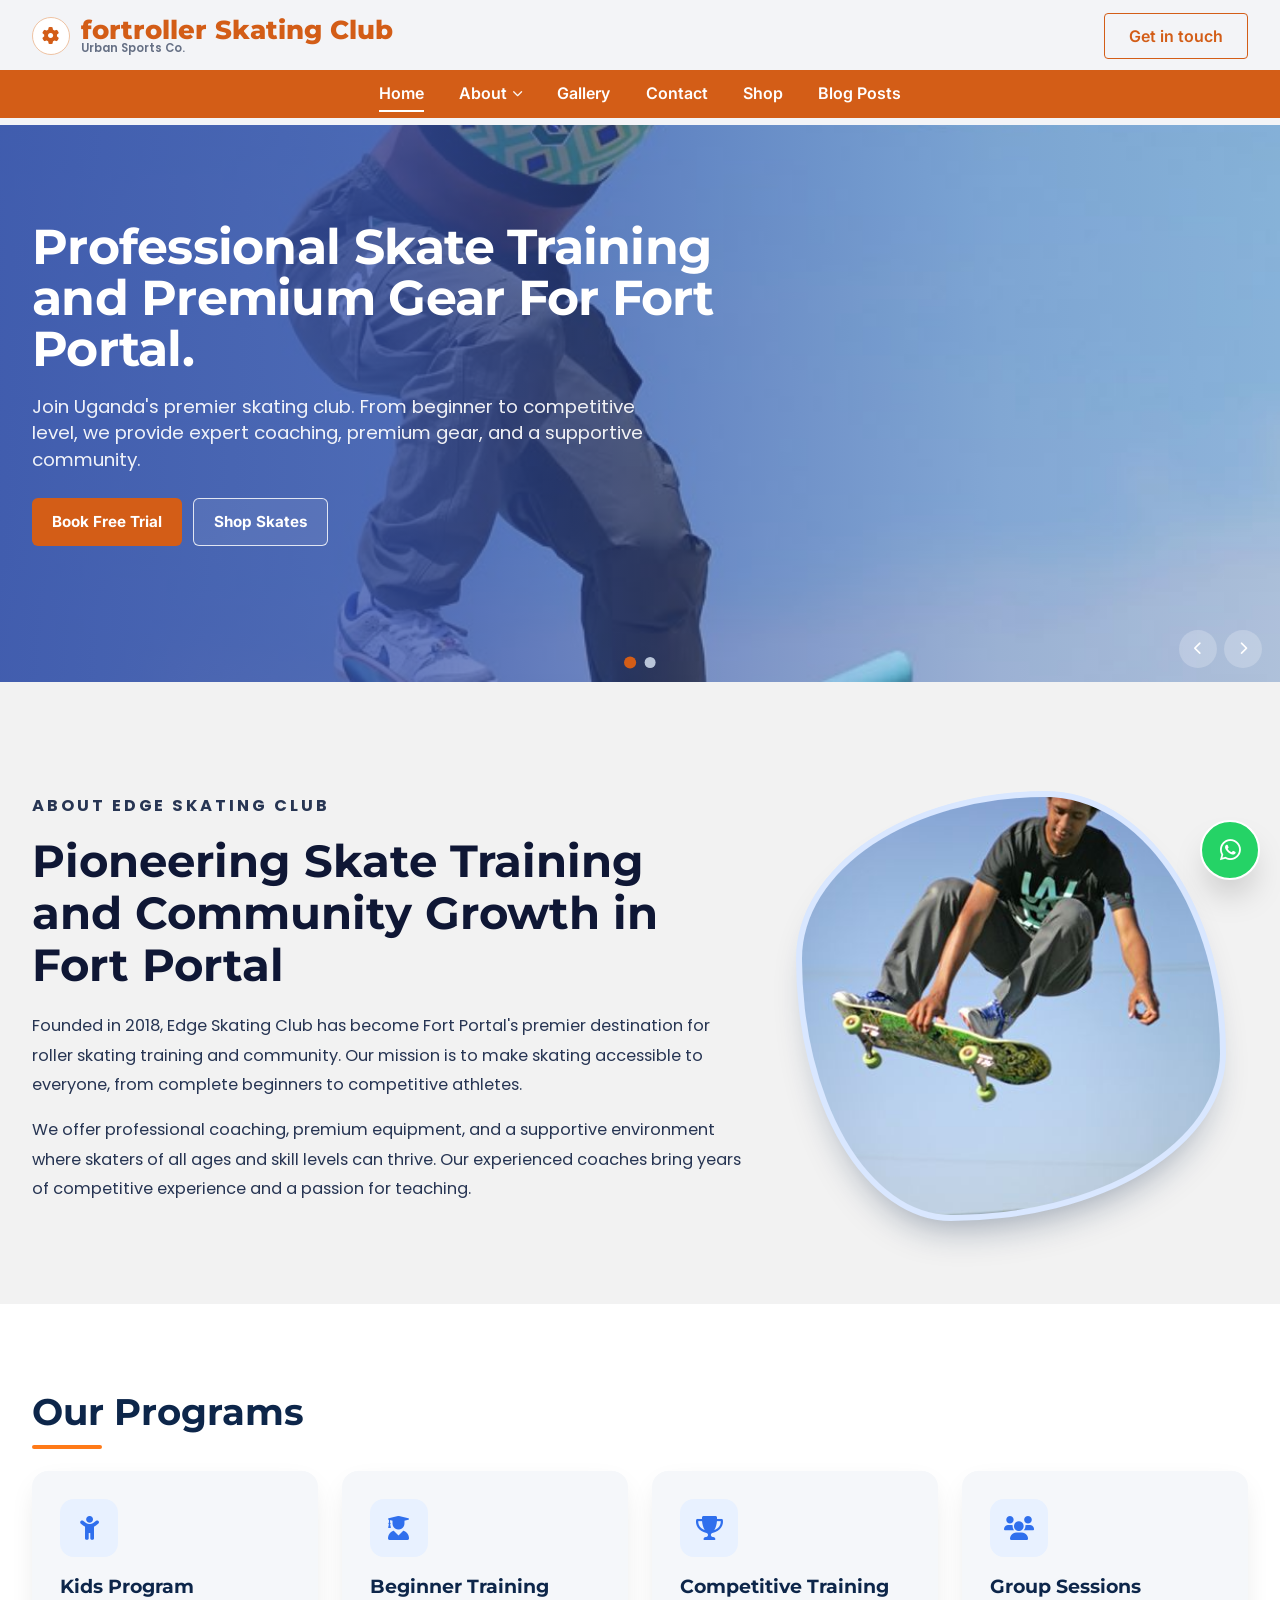
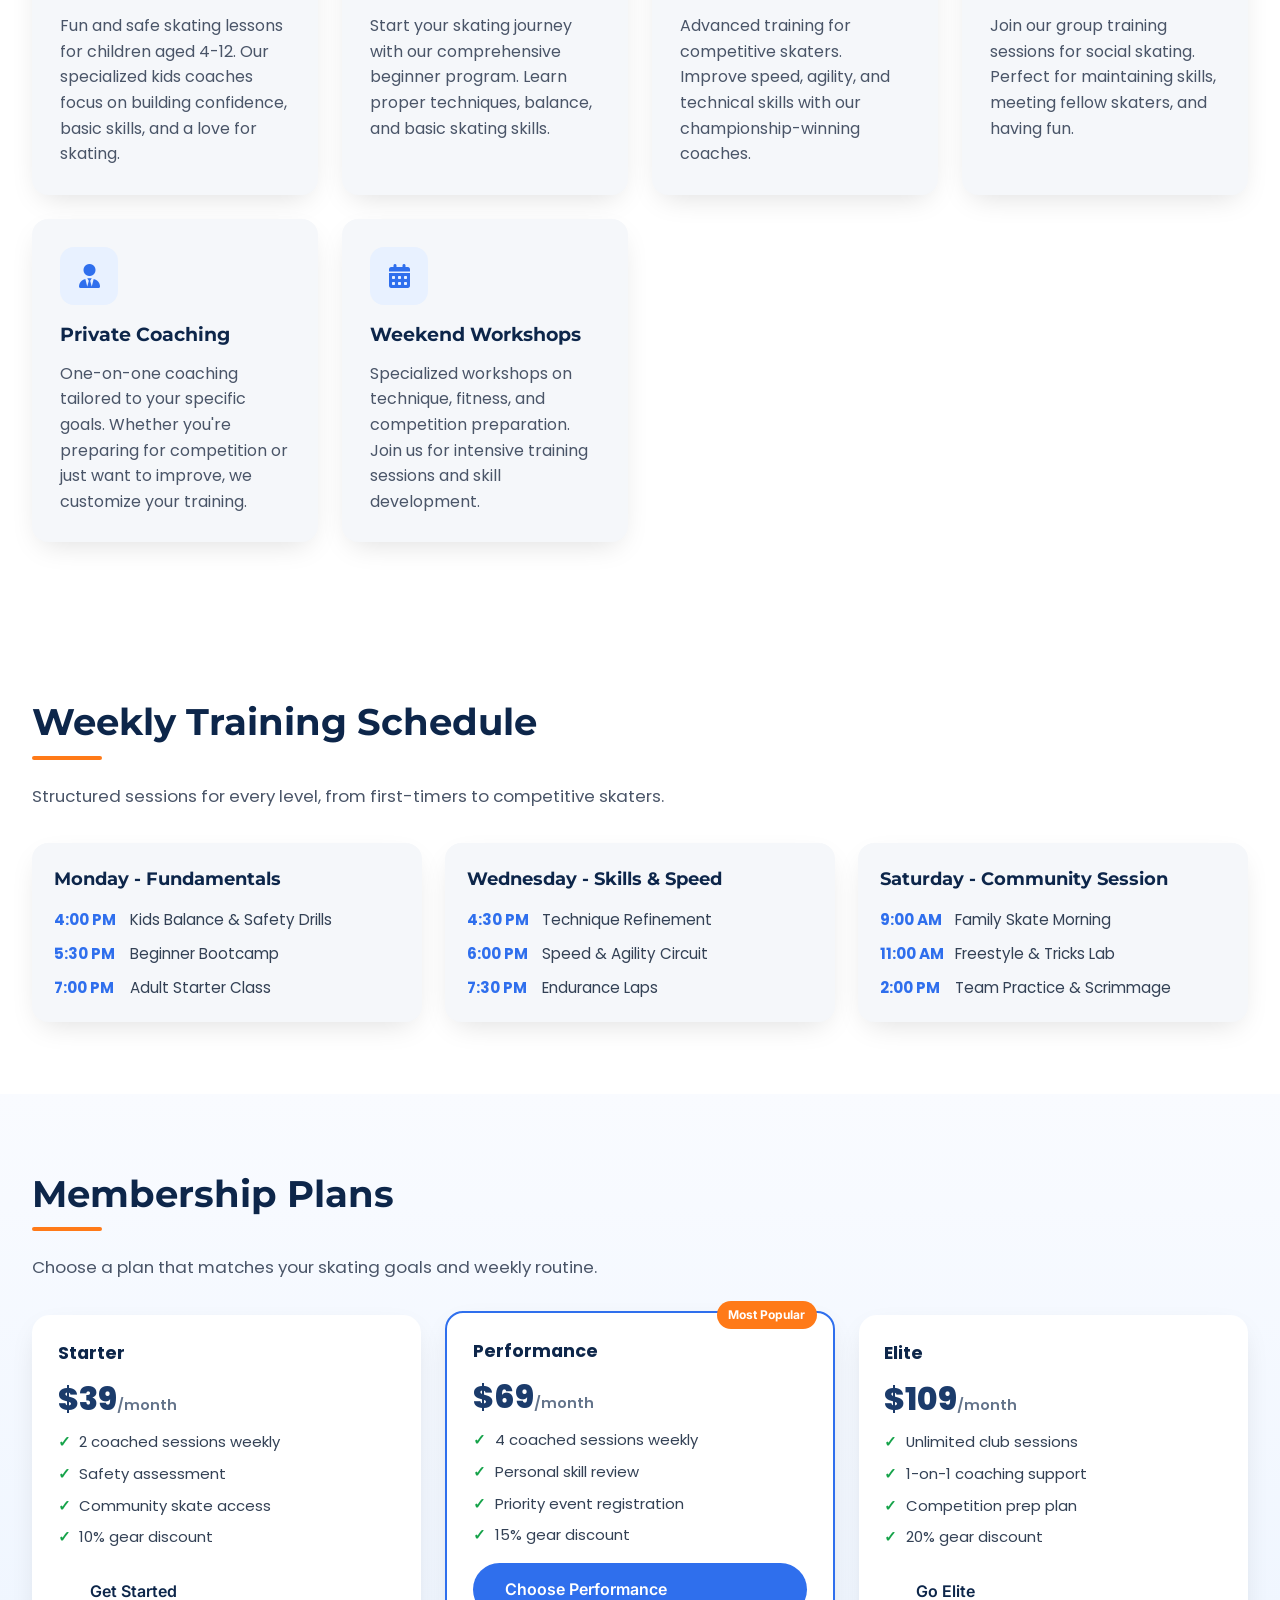
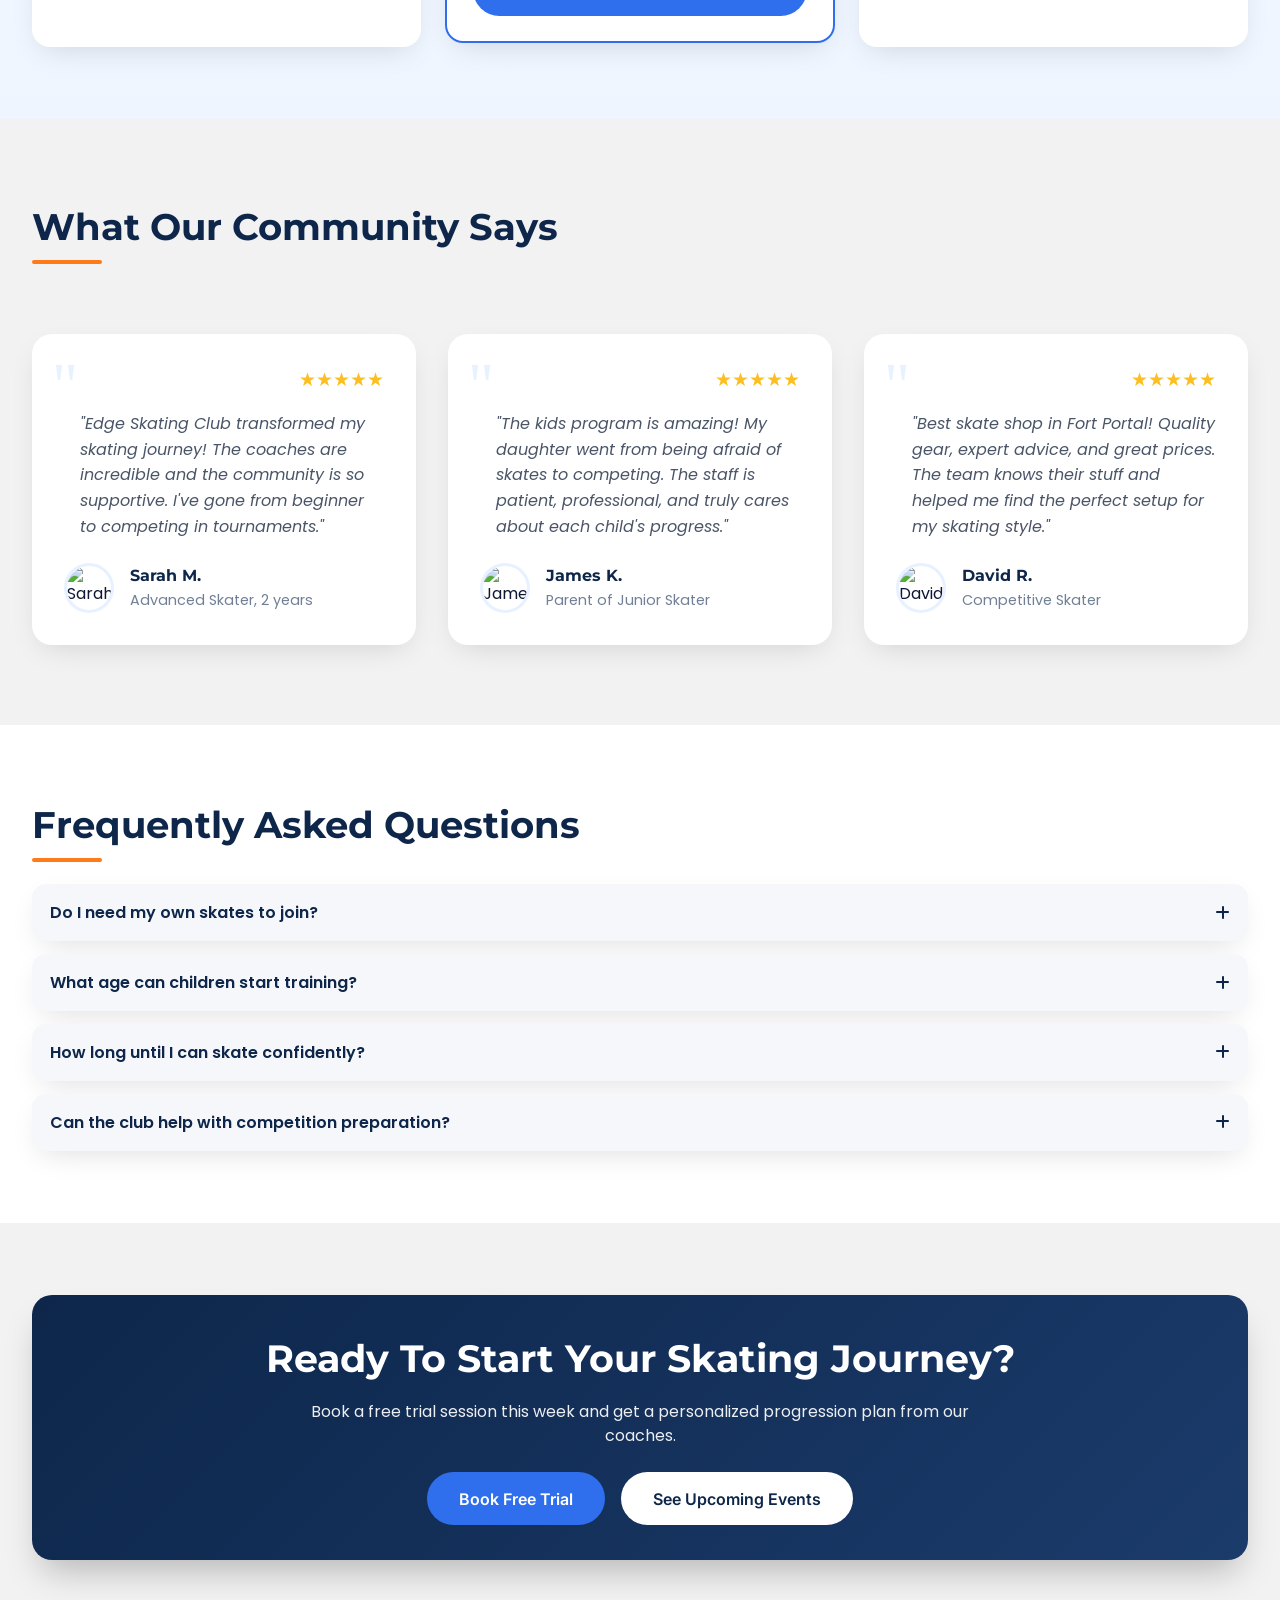
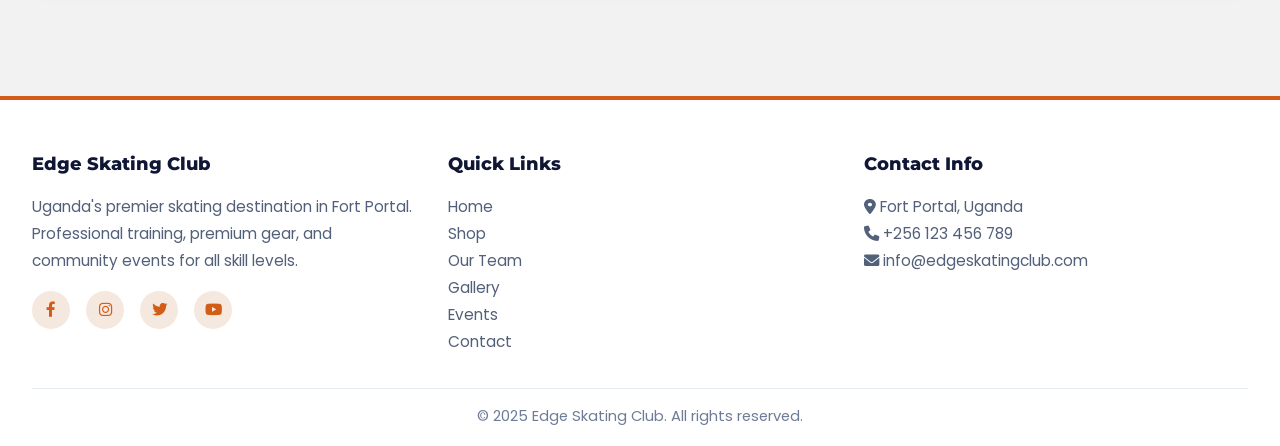
==== commit cecac373: "more updates" ====
--- a/index.html
+++ b/index.html
@@ -25,8 +25,8 @@
 
     <!-- Font Awesome 6 (free) -->
     <link rel="stylesheet" href="https://cdnjs.cloudflare.com/ajax/libs/font-awesome/6.0.0-beta3/css/all.min.css">
-    <!-- Google Fonts: Manrope modern sports style -->
-    <link href="https://fonts.googleapis.com/css2?family=Manrope:wght@300;400;500;600;700;800&display=swap"
+    <!-- Google Fonts: Poppins, Montserrat, Inter -->
+    <link href="https://fonts.googleapis.com/css2?family=Inter:wght@400;500;600;700;800&family=Montserrat:wght@500;600;700;800&family=Poppins:wght@400;500;600;700;800&display=swap"
         rel="stylesheet">
 
     <!-- Favicon -->
@@ -55,9 +55,16 @@
             <div class="container nav-main-inner">
                 <ul class="nav-links">
                     <li><a href="index.html" class="active">Home</a></li>
-                    <li><a href="gallery.html">Our Work <i class="fas fa-chevron-down"></i></a></li>
-                    <li><a href="events.html">Opportunities <i class="fas fa-chevron-down"></i></a></li>
-                    <li><a href="team.html">Team</a></li>
+                    <li class="nav-dropdown">
+                        <a href="#">About <i class="fas fa-chevron-down"></i></a>
+                        <ul class="dropdown-menu">
+                            <li><a href="events.html">Events</a></li>
+                            <li><a href="team.html">Team</a></li>
+                        </ul>
+                    </li>
+                    <li><a href="gallery.html">Gallery</a></li>
+                    <li><a href="contact.html">Contact</a></li>
+                    <li><a href="shop.html">Shop</a></li>
                     <li><a href="blogs.html">Blog Posts</a></li>
                 </ul>
                 <button class="mobile-menu-btn" id="mobileMenuBtn" aria-label="Toggle menu">
@@ -67,29 +74,44 @@
         </div>
     </nav>
 
-    <section class="home-makai-hero" id="home">
-        <div class="home-makai-pattern"></div>
-        <div class="container home-makai-hero-copy">
-            <h1>
-                Professional <span class="accent">Skate Training</span> and Premium Gear
-                <span class="accent">For Fort Portal</span>.
-            </h1>
-            <p>Join Uganda's premier skating club. From beginner to competitive level, we provide expert coaching,
-                premium gear, and a supportive community.</p>
-        </div>
-        <div class="home-makai-hero-image">
-            <img src="https://images.unsplash.com/photo-1565992441121-4367c2967103?w=1600&auto=format"
-                alt="Group skating session outdoors">
-        </div>
-        <div class="home-makai-metrics container">
-            <div class="home-makai-metric">
-                <strong class="count-up" data-target="500" data-suffix="+">0</strong>
-                <span>Active Members</span>
-            </div>
-            <div class="home-makai-metric">
-                <strong class="count-up" data-target="50" data-suffix="+">0</strong>
-                <span>Competitions Won</span>
-            </div>
+    <section class="home-split-hero" id="home">
+        <div class="home-split-slider">
+            <article class="home-split-slide home-split-slide-one active">
+                <div class="home-split-inner">
+                    <div class="home-split-copy">
+                        <h1>Professional Skate Training and Premium Gear For Fort Portal.</h1>
+                        <p>Join Uganda's premier skating club. From beginner to competitive level, we provide expert
+                            coaching, premium gear, and a supportive community.</p>
+                        <div class="home-split-actions">
+                            <a href="contact.html" class="home-split-btn home-split-btn-primary">Book Free Trial</a>
+                            <a href="shop.html" class="home-split-btn home-split-btn-ghost">Shop Skates</a>
+                        </div>
+                    </div>
+                </div>
+            </article>
+            <article class="home-split-slide home-split-slide-two">
+                <div class="home-split-inner">
+                    <div class="home-split-copy">
+                        <h1>Build Confidence, Speed and Control With Expert Coaching.</h1>
+                        <p>Train with our experienced team and enjoy structured sessions designed for kids, teens, and
+                            adults at every skill level.</p>
+                        <div class="home-split-actions">
+                            <a href="events.html" class="home-split-btn home-split-btn-primary">See Events</a>
+                            <a href="gallery.html" class="home-split-btn home-split-btn-ghost">View Gallery</a>
+                        </div>
+                    </div>
+                </div>
+            </article>
+        </div>
+        <div class="home-split-nav" aria-label="Slider controls">
+            <button class="home-split-arrow home-split-prev" type="button" aria-label="Previous slide"><i
+                    class="fas fa-chevron-left"></i></button>
+            <button class="home-split-arrow home-split-next" type="button" aria-label="Next slide"><i
+                    class="fas fa-chevron-right"></i></button>
+        </div>
+        <div class="home-split-dots" aria-label="Hero slides">
+            <button class="home-split-dot active" type="button" aria-label="Slide 1"></button>
+            <button class="home-split-dot" type="button" aria-label="Slide 2"></button>
         </div>
     </section>
 
@@ -105,16 +127,9 @@
                     ages and skill levels can thrive. Our experienced coaches bring years of competitive experience and
                     a passion for teaching.</p>
             </div>
-            <aside class="home-makai-about-card">
-                <div class="home-makai-about-item">
-                    <h3><i class="fas fa-eye"></i> Vision</h3>
-                    <p>To build a strong skating community where every beginner and athlete has access to expert
-                        guidance, quality equipment, and opportunities to grow.</p>
-                </div>
-                <div class="home-makai-about-item">
-                    <h3><i class="fas fa-bullseye"></i> Mission</h3>
-                    <p>Make skating accessible to all skill levels through professional coaching, safe training, and a
-                        supportive club environment in Fort Portal.</p>
+            <aside class="home-makai-about-media">
+                <div class="home-makai-irregular-circle">
+                    <img src="assets/images/skatters%20%283%29.jpg" alt="Skating athlete in motion">
                 </div>
             </aside>
         </div>
@@ -408,5 +423,3 @@
 
 </html>
 
-
-
--- a/assets/css/style.css
+++ b/assets/css/style.css
@@ -1,8 +1,10 @@
+@import url('https://fonts.googleapis.com/css2?family=Inter:wght@400;500;600;700;800&family=Montserrat:wght@500;600;700;800&family=Poppins:wght@400;500;600;700;800&display=swap');
+
 * {
 margin: 0;
 padding: 0;
 box-sizing: border-box;
-font-family: 'Manrope', sans-serif;
+font-family: var(--font-body);
 }
 
 :root {
@@ -17,6 +19,9 @@
 --shadow-sm: 0 10px 30px -10px rgba(0,0,0,0.15);
 --shadow-hover: 0 20px 35px -10px rgba(0,0,0,0.25);
 --transition: all 0.25s ease;
+--font-body: 'Poppins', sans-serif;
+--font-heading: 'Montserrat', sans-serif;
+--font-ui: 'Inter', sans-serif;
 }
 
 body {
@@ -92,7 +97,7 @@
 color: white;
 }
 .btn-highlight:hover {
-background: #e06600;
+background: #d35d17;
 transform: scale(1.02);
 }
 /* floating whatsapp button - circular only */
@@ -843,7 +848,7 @@
 margin: 0;
 padding: 0;
 box-sizing: border-box;
-font-family: 'Manrope', sans-serif;
+font-family: var(--font-body);
 }
 
 :root {
@@ -1221,7 +1226,7 @@
 color: #1b2545;
 padding: 3.2rem 0 1.2rem;
 margin-top: 4rem;
-border-top: 4px solid #c96829;
+border-top: 4px solid #d35d17;
 }
 
 .footer-content {
@@ -1246,7 +1251,7 @@
 }
 
 .footer-section a:hover {
-color: #c96829;
+color: #d35d17;
 }
 
 .social-links {
@@ -1259,7 +1264,7 @@
 width: 38px;
 height: 38px;
 background: #f5e8de;
-color: #c96829;
+color: #d35d17;
 border-radius: 50%;
 display: flex;
 align-items: center;
@@ -1268,7 +1273,7 @@
 }
 
 .social-links a:hover {
-background: #c96829;
+background: #d35d17;
 color: #ffffff;
 transform: translateY(-2px);
 }
@@ -2001,7 +2006,7 @@
 align-items: center;
 justify-content: space-between;
 gap: 1.2rem;
-background: #c96829;
+background: #d35d17;
 border-radius: 10px;
 max-width: calc(100% - 6px);
 margin: 0 auto;
@@ -2148,7 +2153,7 @@
 .home-makai-hero-copy p {
 margin-top: 1rem;
 font-size: clamp(1.04rem, 1.95vw, 1.5rem);
-color: #d0672e;
+color: #d35d17;
 font-weight: 500;
 }
 
@@ -2189,7 +2194,7 @@
 display: block;
 font-size: clamp(1.8rem, 3.2vw, 3rem);
 line-height: 1;
-color: #d0672e;
+color: #d35d17;
 font-weight: 800;
 margin-bottom: 0.5rem;
 }
@@ -2218,7 +2223,7 @@
 font-size: 0.74rem;
 letter-spacing: 0.18em;
 text-transform: uppercase;
-color: #d0672e;
+color: #d35d17;
 font-weight: 700;
 margin-bottom: 0.9rem;
 }
@@ -2258,7 +2263,7 @@
 
 .home-makai-about-item h3 i {
 font-size: 1.1rem;
-color: #ef4f1f;
+color: #d35d17;
 width: 1.25rem;
 }
 
@@ -2266,6 +2271,28 @@
 font-size: 1rem;
 line-height: 1.85;
 color: #1f2f56;
+}
+
+.home-makai-about-media {
+display: flex;
+justify-content: center;
+align-items: flex-start;
+}
+
+.home-makai-irregular-circle {
+width: min(100%, 430px);
+aspect-ratio: 1 / 1;
+border-radius: 58% 42% 64% 36% / 39% 61% 39% 61%;
+overflow: hidden;
+box-shadow: 0 24px 38px -20px rgba(13, 38, 74, 0.42);
+border: 6px solid #d9e7ff;
+background: #d9e7ff;
+}
+
+.home-makai-irregular-circle img {
+width: 100%;
+height: 100%;
+object-fit: cover;
 }
 
 @media (max-width: 992px) {
@@ -2306,6 +2333,14 @@
 
 .home-makai-about-grid {
 grid-template-columns: 1fr;
+}
+
+.home-makai-about-media {
+justify-content: center;
+}
+
+.home-makai-irregular-circle {
+width: min(88vw, 380px);
 }
 }
 
@@ -2822,7 +2857,7 @@
 align-items: center !important;
 justify-content: center !important;
 background: #ffffff !important;
-color: #c96829 !important;
+color: #d35d17 !important;
 border: 1px solid #efc3a3 !important;
 font-size: 1.1rem !important;
 }
@@ -2873,7 +2908,7 @@
 align-items: center !important;
 justify-content: center !important;
 min-height: 46px !important;
-background: #c96829 !important;
+background: #d35d17 !important;
 padding: 0 1.1rem !important;
 }
 
@@ -2979,7 +3014,7 @@
 top: 100% !important;
 left: 0 !important;
 right: 0 !important;
-background: #c96829 !important;
+background: #d35d17 !important;
 padding: 0.85rem 1rem 1rem !important;
 border-top: 1px solid rgba(255, 255, 255, 0.2) !important;
 box-shadow: none !important;
@@ -3003,3 +3038,3556 @@
 }
 }
 
+
+/* ===== MOVED INLINE CSS FROM HTML PAGES ===== */
+/* ===== MOVED FROM events.html (style block 1) ===== */
+/* ---------- RESET & VARIABLES ---------- */
+        * {
+            margin: 0;
+            padding: 0;
+            box-sizing: border-box;
+            font-family: var(--font-body);
+        }
+
+        :root {
+            --primary-navy: #0d264a;
+            --primary-blue: #1b3b6b;
+            --accent-blue: #2f6fed;
+            --light-blue: #e8f1ff;
+            --soft-gray: #f5f7fa;
+            --dark-gray: #2d3748;
+            --white: #ffffff;
+            --highlight-orange: #ff7a18;
+            --shadow-sm: 0 10px 30px -10px rgba(0, 0, 0, 0.15);
+            --shadow-hover: 0 20px 35px -10px rgba(0, 0, 0, 0.25);
+            --transition: all 0.25s ease;
+            --navbar-offset: 76px;
+        }
+
+        body {
+            background-color: var(--soft-gray);
+            color: var(--dark-gray);
+            line-height: 1.5;
+            overflow-x: hidden;
+        }
+
+        a {
+            text-decoration: none;
+            color: inherit;
+        }
+
+        /* ---------- UTILITY CLASSES ---------- */
+        .container {
+            max-width: 1280px;
+            margin: 0 auto;
+            padding: 0 2rem;
+        }
+
+        .section-title {
+            font-size: 2.3rem;
+            font-weight: 700;
+            color: var(--primary-navy);
+            margin-bottom: 2rem;
+            position: relative;
+            display: inline-block;
+        }
+
+        .section-title::after {
+            content: '';
+            position: absolute;
+            bottom: -10px;
+            left: 0;
+            width: 70px;
+            height: 4px;
+            background: var(--highlight-orange);
+            border-radius: 4px;
+        }
+
+        /* ---------- BUTTONS ---------- */
+        .btn {
+            display: inline-block;
+            padding: 0.9rem 2rem;
+            border-radius: 50px;
+            font-weight: 600;
+            cursor: pointer;
+            transition: var(--transition);
+            border: none;
+            font-size: 1rem;
+        }
+
+        .btn-primary {
+            background: var(--accent-blue);
+            color: var(--white);
+        }
+
+        .btn-primary:hover {
+            background: var(--primary-blue);
+            transform: translateY(-2px);
+            box-shadow: var(--shadow-hover);
+        }
+
+        /* ---------- EVENTS STYLES ---------- */
+        .bg-light {
+            background: var(--white);
+        }
+
+        .reveal {
+            opacity: 0;
+            transform: translateY(30px);
+            transition: all 0.6s ease;
+        }
+
+        .reveal.active {
+            opacity: 1;
+            transform: translateY(0);
+        }
+
+        .cards-grid {
+            display: grid;
+            grid-template-columns: repeat(auto-fit, minmax(350px, 1fr));
+            gap: 2rem;
+            margin-top: 3rem;
+        }
+
+        .event-card {
+            background: var(--white);
+            border-radius: 15px;
+            overflow: hidden;
+            box-shadow: var(--shadow-sm);
+            transition: var(--transition);
+            position: relative;
+            cursor: pointer;
+        }
+
+        .event-card:hover {
+            transform: translateY(-5px);
+            box-shadow: var(--shadow-hover);
+        }
+
+        .event-card img {
+            width: 100%;
+            height: 200px;
+            object-fit: cover;
+        }
+
+        .event-info {
+            padding: 1.5rem;
+            text-align: center;
+        }
+
+        .event-info h3 {
+            font-size: 1.3rem;
+            font-weight: 600;
+            color: var(--primary-navy);
+            margin-bottom: 0.5rem;
+        }
+
+        .event-info p {
+            color: var(--accent-blue);
+            font-weight: 500;
+            font-size: 1rem;
+        }
+
+        .event-details {
+            background: var(--light-blue);
+            padding: 1rem 1.5rem;
+            margin-top: 1rem;
+        }
+
+        .event-details p {
+            margin: 0.5rem 0;
+            font-size: 0.9rem;
+            color: var(--dark-gray);
+        }
+
+        .event-details i {
+            color: var(--accent-blue);
+            margin-right: 0.5rem;
+            width: 16px;
+        }
+        /* ---------- FOOTER ---------- */
+        .footer {
+            background: #ffffff;
+            color: #1b2545;
+            padding: 3.2rem 0 1.2rem;
+            margin-top: 4rem;
+            border-top: 4px solid #d35d17;
+        }
+
+        .footer-content {
+            display: grid;
+            grid-template-columns: repeat(auto-fit, minmax(250px, 1fr));
+            gap: 2rem;
+            margin-bottom: 2rem;
+        }
+
+        .footer-section h3 {
+            color: #0f1735;
+            margin-bottom: 1rem;
+            font-size: 1.12rem;
+            font-weight: 800;
+        }
+
+        .footer-section p,
+        .footer-section a {
+            color: #53607a;
+            line-height: 1.75;
+            font-size: 0.96rem;
+        }
+
+        .footer-section a:hover {
+            color: #d35d17;
+        }
+
+        .social-links {
+            display: flex;
+            gap: 1rem;
+            margin-top: 1rem;
+        }
+
+        .social-links a {
+            width: 38px;
+            height: 38px;
+            background: #f5e8de;
+            color: #d35d17;
+            border-radius: 50%;
+            display: flex;
+            align-items: center;
+            justify-content: center;
+            transition: var(--transition);
+        }
+
+        .social-links a:hover {
+            background: #d35d17;
+            color: #ffffff;
+            transform: translateY(-2px);
+        }
+
+        .footer-bottom {
+            border-top: 1px solid #e6ebf2;
+            padding-top: 1rem;
+            text-align: center;
+            color: #6e7c97;
+            font-size: 0.92rem;
+        }
+
+        .footer-bottom p {
+            margin: 0;
+        }
+        /* ---------- RESPONSIVE DESIGN ---------- */
+        @media (max-width: 768px) {
+            .cards-grid {
+                grid-template-columns: 1fr;
+            }
+        }
+
+        /* ---------- NAVBAR UNIFORM ---------- */
+        .navbar {
+            padding: 0;
+            background: var(--white);
+            backdrop-filter: none;
+            box-shadow: var(--shadow-sm);
+        }
+
+        .nav-container {
+            min-height: 76px;
+            align-items: center;
+            gap: 1.4rem;
+        }
+
+        .logo {
+            display: flex;
+            align-items: center;
+            gap: 0.7rem;
+            font-size: inherit;
+            font-weight: inherit;
+            color: inherit;
+        }
+
+        .logo .logo-icon {
+            width: 44px;
+            height: 44px;
+            border-radius: 50%;
+            display: flex;
+            align-items: center;
+            justify-content: center;
+            background: var(--primary-navy);
+            color: var(--white);
+            font-size: 1.2rem;
+        }
+
+        .logo-text {
+            display: flex;
+            flex-direction: column;
+            line-height: 1.05;
+        }
+
+        .logo .logo-title {
+            font-size: 1.85rem;
+            font-weight: 800;
+            color: var(--primary-navy);
+        }
+
+        .logo .logo-sub {
+            font-size: 0.82rem;
+            font-weight: 500;
+            color: #64748b;
+            margin-top: 0.1rem;
+        }
+
+        .nav-links {
+            margin: 0 auto;
+            padding: 0;
+            gap: 1.7rem;
+        }
+
+        .nav-actions {
+            display: flex;
+            align-items: center;
+            gap: 0.8rem;
+            flex-shrink: 0;
+        }
+
+        .nav-cart {
+            position: relative;
+            width: 42px;
+            height: 42px;
+            display: inline-flex;
+            align-items: center;
+            justify-content: center;
+            border-radius: 50%;
+            background: #edf2fa;
+            color: var(--primary-navy);
+            font-size: 1.2rem;
+            transition: var(--transition);
+        }
+
+        .nav-cart:hover {
+            background: #dce7f7;
+            color: var(--accent-blue);
+        }
+
+        .nav-cart-count {
+            position: absolute;
+            top: -5px;
+            right: -4px;
+            width: 20px;
+            height: 20px;
+            border-radius: 50%;
+            display: flex;
+            align-items: center;
+            justify-content: center;
+            background: var(--primary-navy);
+            color: var(--white);
+            font-size: 0.72rem;
+            font-weight: 700;
+        }
+
+        .nav-cta {
+            display: inline-flex;
+            align-items: center;
+            justify-content: center;
+            padding: 0.72rem 1.55rem;
+            border-radius: 999px;
+            background: var(--primary-navy);
+            color: var(--white);
+            font-weight: 600;
+            transition: var(--transition);
+            white-space: nowrap;
+        }
+
+        .nav-cta:hover {
+            background: var(--accent-blue);
+            transform: translateY(-1px);
+        }
+
+        @media (max-width: 992px) {
+            .logo .logo-title {
+                font-size: 1.2rem;
+            }
+
+            .logo .logo-sub {
+                font-size: 0.72rem;
+            }
+
+            .nav-actions {
+                display: none;
+            }
+
+            .mobile-menu-btn {
+                display: block;
+                margin-left: auto;
+            }
+
+            .nav-links {
+                display: none;
+                position: absolute;
+                top: 100%;
+                left: 0;
+                right: 0;
+                background: var(--white);
+                flex-direction: column;
+                align-items: flex-start;
+                gap: 0.95rem;
+                padding: 1rem 2rem 1.3rem;
+                box-shadow: var(--shadow-sm);
+                border-top: 1px solid #e4ebf5;
+                z-index: 1201;
+            }
+
+            .nav-links.show {
+                display: flex;
+            }
+
+            .nav-links a::after {
+                display: none;
+            }
+        }
+        /* ---------- ORANGE NAV STRUCTURE ---------- */
+        :root {
+            --navbar-offset: 122px;
+        }
+
+        .navbar {
+            background: #f3f4f7 !important;
+            backdrop-filter: none !important;
+            box-shadow: none !important;
+            padding: 0.55rem 0 0 !important;
+            z-index: 1300;
+        }
+
+        .navbar .logo,
+        .navbar .nav-actions {
+            display: none !important;
+        }
+
+        .nav-top-inner {
+            min-height: 56px;
+            display: flex;
+            align-items: center;
+            justify-content: space-between;
+            gap: 1rem;
+        }
+
+        .nav-brand {
+            display: inline-flex;
+            align-items: center;
+            gap: 0.7rem;
+        }
+
+        .nav-brand-icon {
+            width: 38px;
+            height: 38px;
+            border-radius: 50%;
+            display: inline-flex;
+            align-items: center;
+            justify-content: center;
+            background: #ffffff;
+            color: #d35d17;
+            border: 1px solid #efc3a3;
+            font-size: 1.1rem;
+        }
+
+        .nav-brand-text {
+            display: flex;
+            flex-direction: column;
+            line-height: 1.02;
+        }
+
+        .nav-brand-title {
+            font-size: clamp(1.05rem, 2vw, 1.95rem);
+            font-weight: 800;
+            color: #d35d17;
+        }
+
+        .nav-brand-sub {
+            font-size: 0.72rem;
+            font-weight: 600;
+            color: #667085;
+        }
+
+        .nav-touch-btn {
+            display: inline-flex;
+            align-items: center;
+            justify-content: center;
+            padding: 0.63rem 1.5rem;
+            border: 1px solid #d35d17;
+            border-radius: 4px;
+            background: transparent;
+            color: #d35d17;
+            font-weight: 600;
+        }
+
+        .nav-main {
+            padding: 0.35rem 0;
+        }
+
+        .nav-main-inner {
+            position: relative;
+            min-height: 46px;
+            display: flex;
+            align-items: center;
+            justify-content: center;
+            background: #d35d17;
+            padding: 0 1.1rem;
+        }
+
+        .nav-container {
+            min-height: 0 !important;
+            padding: 0 2rem !important;
+            position: static !important;
+        }
+
+        .nav-links {
+            margin: 0 !important;
+            padding: 0 !important;
+            list-style: none;
+            display: flex;
+            align-items: center;
+            justify-content: center;
+            gap: 2rem !important;
+        }
+
+        .nav-links a {
+            color: #ffffff !important;
+            font-weight: 600 !important;
+            display: inline-flex;
+            align-items: center;
+            gap: 0.38rem;
+        }
+
+        .nav-links a i {
+            font-size: 0.66rem;
+            line-height: 1;
+            opacity: 0.95;
+        }
+
+        .nav-links a::after {
+            background: #0d264a !important;
+            bottom: -6px !important;
+            height: 2px !important;
+        }
+
+        .nav-links a:hover,
+        .nav-links a.active {
+            color: #ffffff !important;
+        }
+
+        .mobile-menu-btn {
+            color: #ffffff !important;
+            display: none;
+        }
+
+        @media (max-width: 992px) {
+            .nav-top-inner {
+                min-height: 50px;
+            }
+
+            .nav-brand-title {
+                font-size: 1.1rem;
+            }
+
+            .nav-brand-sub {
+                display: none;
+            }
+
+            .nav-touch-btn {
+                padding: 0.45rem 0.95rem;
+                font-size: 0.84rem;
+            }
+
+            .nav-main-inner {
+                justify-content: space-between;
+                min-height: 44px;
+            }
+
+            .mobile-menu-btn {
+                display: block !important;
+                margin-left: auto;
+            }
+
+            .nav-links {
+                display: none;
+                position: absolute !important;
+                top: 100% !important;
+                left: 0 !important;
+                right: 0 !important;
+                background: #d35d17 !important;
+                border-top: 1px solid rgba(255, 255, 255, 0.2) !important;
+                box-shadow: none !important;
+                padding: 0.85rem 1rem 1rem !important;
+                gap: 0.9rem !important;
+                flex-direction: column;
+                align-items: flex-start;
+            }
+
+            .nav-links.show {
+                display: flex;
+            }
+
+            .nav-links a::after {
+                display: none !important;
+            }
+        }
+
+        .hero-section {
+            margin-top: var(--navbar-offset) !important;
+        }
+
+/* ===== MOVED FROM events.html (style block 2) ===== */
+.whatsapp-float {
+            position: fixed;
+            bottom: 20px;
+            right: 20px;
+            width: 60px;
+            height: 60px;
+            background: #25d366;
+            border-radius: 50%;
+            display: flex;
+            align-items: center;
+            justify-content: center;
+            color: white;
+            font-size: 24px;
+            box-shadow: var(--shadow-hover);
+            z-index: 1000;
+            transition: var(--transition);
+            animation: pulse 2s infinite;
+        }
+
+        .whatsapp-float:hover {
+            transform: scale(1.1);
+            background: #128c7e;
+        }
+
+        @keyframes pulse {
+            0% {
+                box-shadow: 0 0 0 0 rgba(37, 211, 102, 0.7);
+            }
+
+            70% {
+                box-shadow: 0 0 0 10px rgba(37, 211, 102, 0);
+            }
+
+            100% {
+                box-shadow: 0 0 0 0 rgba(37, 211, 102, 0);
+            }
+        }
+
+/* ===== MOVED FROM gallery.html (style block 1) ===== */
+/* ---------- RESET & VARIABLES ---------- */
+        * {
+            margin: 0;
+            padding: 0;
+            box-sizing: border-box;
+            font-family: var(--font-body);
+        }
+
+        :root {
+            --primary-navy: #0d264a;
+            --primary-blue: #1b3b6b;
+            --accent-blue: #2f6fed;
+            --light-blue: #e8f1ff;
+            --soft-gray: #f5f7fa;
+            --dark-gray: #2d3748;
+            --white: #ffffff;
+            --highlight-orange: #ff7a18;
+            --shadow-sm: 0 10px 30px -10px rgba(0, 0, 0, 0.15);
+            --shadow-hover: 0 20px 35px -10px rgba(0, 0, 0, 0.25);
+            --transition: all 0.25s ease;
+        }
+
+        body {
+            background-color: var(--soft-gray);
+            color: var(--dark-gray);
+            line-height: 1.5;
+            overflow-x: hidden;
+        }
+
+        a {
+            text-decoration: none;
+            color: inherit;
+        }
+
+        /* ---------- UTILITY CLASSES ---------- */
+        .container {
+            max-width: 1280px;
+            margin: 0 auto;
+            padding: 0 2rem;
+        }
+
+        .section-title {
+            font-size: 2.3rem;
+            font-weight: 700;
+            color: var(--primary-navy);
+            margin-bottom: 2rem;
+            position: relative;
+            display: inline-block;
+        }
+
+        .section-title::after {
+            content: '';
+            position: absolute;
+            bottom: -10px;
+            left: 0;
+            width: 70px;
+            height: 4px;
+            background: var(--highlight-orange);
+            border-radius: 4px;
+        }
+
+        /* ---------- NAVIGATION ---------- */
+        .navbar {
+            position: fixed;
+            top: 0;
+            width: 100%;
+            background: rgba(255, 255, 255, 0.95);
+            backdrop-filter: blur(10px);
+            z-index: 1000;
+            padding: 1rem 0;
+            box-shadow: var(--shadow-sm);
+            transition: var(--transition);
+        }
+
+        .navbar.scrolled {
+            background: rgba(255, 255, 255, 0.98);
+            box-shadow: var(--shadow-hover);
+        }
+
+        .nav-container {
+            display: flex;
+            justify-content: space-between;
+            align-items: center;
+            max-width: 1280px;
+            margin: 0 auto;
+            padding: 0 2rem;
+        }
+
+        .logo {
+            font-size: 1.8rem;
+            font-weight: 800;
+            color: var(--primary-navy);
+            display: flex;
+            align-items: center;
+            gap: 0.5rem;
+        }
+
+        .nav-links {
+            display: flex;
+            list-style: none;
+            gap: 2rem;
+            align-items: center;
+        }
+
+        .nav-links a {
+            color: var(--dark-gray);
+            font-weight: 500;
+            transition: var(--transition);
+            position: relative;
+        }
+
+        .nav-links a:hover,
+        .nav-links a.active {
+            color: var(--accent-blue);
+        }
+
+        .nav-links a::after {
+            content: '';
+            position: absolute;
+            bottom: -5px;
+            left: 0;
+            width: 0;
+            height: 2px;
+            background: var(--accent-blue);
+            transition: var(--transition);
+        }
+
+        .nav-links a:hover::after,
+        .nav-links a.active::after {
+            width: 100%;
+        }
+
+        .mobile-menu-btn {
+            display: none;
+            background: none;
+            border: none;
+            font-size: 1.5rem;
+            cursor: pointer;
+            color: var(--dark-gray);
+        }
+
+        /* ---------- GALLERY STYLES ---------- */
+        .bg-light {
+            background: var(--white);
+        }
+
+        .reveal {
+            opacity: 0;
+            transform: translateY(30px);
+            transition: all 0.6s ease;
+        }
+
+        .reveal.active {
+            opacity: 1;
+            transform: translateY(0);
+        }
+
+        .cards-grid {
+            display: grid;
+            grid-template-columns: repeat(auto-fit, minmax(280px, 1fr));
+            gap: 1.5rem;
+            margin-top: 3rem;
+        }
+
+        .gallery-item {
+            position: relative;
+            overflow: hidden;
+            border-radius: 15px;
+            cursor: pointer;
+            transition: var(--transition);
+            background: var(--white);
+            box-shadow: var(--shadow-sm);
+        }
+
+        .gallery-item:hover {
+            transform: scale(1.02);
+            box-shadow: var(--shadow-hover);
+        }
+
+        .gallery-item img {
+            width: 100%;
+            height: 250px;
+            object-fit: cover;
+            transition: transform 0.3s ease;
+        }
+
+        .gallery-item:hover img {
+            transform: scale(1.1);
+        }
+
+        .gallery-item::before {
+            content: '';
+            position: absolute;
+            top: 0;
+            left: 0;
+            right: 0;
+            bottom: 0;
+            background: rgba(0, 0, 0, 0.3);
+            opacity: 0;
+            transition: opacity 0.3s ease;
+            z-index: 1;
+        }
+
+        .gallery-item:hover::before {
+            opacity: 1;
+        }
+
+        /* ---------- INSTAGRAM FEED ---------- */
+        .instagram-header {
+            text-align: center;
+            margin-bottom: 3rem;
+        }
+
+        .instagram-stats {
+            display: flex;
+            justify-content: center;
+            gap: 3rem;
+            margin: 2rem 0;
+        }
+
+        .instagram-stats .stat {
+            text-align: center;
+        }
+
+        .instagram-stats .stat-number {
+            display: block;
+            font-size: 2rem;
+            font-weight: 700;
+            color: var(--primary-navy);
+        }
+
+        .instagram-stats .stat-label {
+            color: #718096;
+            font-size: 0.9rem;
+        }
+
+        .instagram-grid {
+            display: grid;
+            grid-template-columns: repeat(auto-fit, minmax(250px, 1fr));
+            gap: 1rem;
+            margin: 2rem 0;
+        }
+
+        .instagram-post {
+            position: relative;
+            overflow: hidden;
+            border-radius: 15px;
+            cursor: pointer;
+            transition: var(--transition);
+        }
+
+        .instagram-post:hover {
+            transform: scale(1.02);
+        }
+
+        .instagram-post img {
+            width: 100%;
+            height: 250px;
+            object-fit: cover;
+            transition: transform 0.3s ease;
+        }
+
+        .instagram-post:hover img {
+            transform: scale(1.1);
+        }
+
+        .instagram-overlay {
+            position: absolute;
+            top: 0;
+            left: 0;
+            right: 0;
+            bottom: 0;
+            background: rgba(0, 0, 0, 0.7);
+            display: flex;
+            align-items: center;
+            justify-content: center;
+            opacity: 0;
+            transition: opacity 0.3s ease;
+        }
+
+        .instagram-post:hover .instagram-overlay {
+            opacity: 1;
+        }
+
+        .instagram-overlay .instagram-stats {
+            display: flex;
+            gap: 2rem;
+            color: white;
+            font-weight: 600;
+        }
+
+        .instagram-overlay .instagram-stats span {
+            display: flex;
+            align-items: center;
+            gap: 0.5rem;
+        }
+        /* ---------- FOOTER ---------- */
+        .footer {
+            background: #ffffff;
+            color: #1b2545;
+            padding: 3.2rem 0 1.2rem;
+            margin-top: 4rem;
+            border-top: 4px solid #d35d17;
+        }
+
+        .footer-content {
+            display: grid;
+            grid-template-columns: repeat(auto-fit, minmax(250px, 1fr));
+            gap: 2rem;
+            margin-bottom: 2rem;
+        }
+
+        .footer-section h3 {
+            color: #0f1735;
+            margin-bottom: 1rem;
+            font-size: 1.12rem;
+            font-weight: 800;
+        }
+
+        .footer-section p,
+        .footer-section a {
+            color: #53607a;
+            line-height: 1.75;
+            font-size: 0.96rem;
+        }
+
+        .footer-section a:hover {
+            color: #d35d17;
+        }
+
+        .social-links {
+            display: flex;
+            gap: 1rem;
+            margin-top: 1rem;
+        }
+
+        .social-links a {
+            width: 38px;
+            height: 38px;
+            background: #f5e8de;
+            color: #d35d17;
+            border-radius: 50%;
+            display: flex;
+            align-items: center;
+            justify-content: center;
+            transition: var(--transition);
+        }
+
+        .social-links a:hover {
+            background: #d35d17;
+            color: #ffffff;
+            transform: translateY(-2px);
+        }
+
+        .footer-bottom {
+            border-top: 1px solid #e6ebf2;
+            padding-top: 1rem;
+            text-align: center;
+            color: #6e7c97;
+            font-size: 0.92rem;
+        }
+
+        .footer-bottom p {
+            margin: 0;
+        }
+        /* ---------- RESPONSIVE DESIGN ---------- */
+        @media (max-width: 768px) {
+            .nav-links {
+                display: none;
+            }
+
+            .mobile-menu-btn {
+                display: block;
+            }
+
+            .cards-grid {
+                grid-template-columns: repeat(auto-fit, minmax(250px, 1fr));
+            }
+
+            .instagram-stats {
+                gap: 2rem;
+            }
+        }
+
+        /* ---------- NAVBAR UNIFORM ---------- */
+        .navbar {
+            padding: 0;
+            background: var(--white);
+            backdrop-filter: none;
+            box-shadow: var(--shadow-sm);
+        }
+
+        .nav-container {
+            min-height: 76px;
+            align-items: center;
+            gap: 1.4rem;
+        }
+
+        .logo {
+            display: flex;
+            align-items: center;
+            gap: 0.7rem;
+            font-size: inherit;
+            font-weight: inherit;
+            color: inherit;
+        }
+
+        .logo .logo-icon {
+            width: 44px;
+            height: 44px;
+            border-radius: 50%;
+            display: flex;
+            align-items: center;
+            justify-content: center;
+            background: var(--primary-navy);
+            color: var(--white);
+            font-size: 1.2rem;
+        }
+
+        .logo-text {
+            display: flex;
+            flex-direction: column;
+            line-height: 1.05;
+        }
+
+        .logo .logo-title {
+            font-size: 1.85rem;
+            font-weight: 800;
+            color: var(--primary-navy);
+        }
+
+        .logo .logo-sub {
+            font-size: 0.82rem;
+            font-weight: 500;
+            color: #64748b;
+            margin-top: 0.1rem;
+        }
+
+        .nav-links {
+            margin: 0 auto;
+            padding: 0;
+            gap: 1.7rem;
+        }
+
+        .nav-actions {
+            display: flex;
+            align-items: center;
+            gap: 0.8rem;
+            flex-shrink: 0;
+        }
+
+        .nav-cart {
+            position: relative;
+            width: 42px;
+            height: 42px;
+            display: inline-flex;
+            align-items: center;
+            justify-content: center;
+            border-radius: 50%;
+            background: #edf2fa;
+            color: var(--primary-navy);
+            font-size: 1.2rem;
+            transition: var(--transition);
+        }
+
+        .nav-cart:hover {
+            background: #dce7f7;
+            color: var(--accent-blue);
+        }
+
+        .nav-cart-count {
+            position: absolute;
+            top: -5px;
+            right: -4px;
+            width: 20px;
+            height: 20px;
+            border-radius: 50%;
+            display: flex;
+            align-items: center;
+            justify-content: center;
+            background: var(--primary-navy);
+            color: var(--white);
+            font-size: 0.72rem;
+            font-weight: 700;
+        }
+
+        .nav-cta {
+            display: inline-flex;
+            align-items: center;
+            justify-content: center;
+            padding: 0.72rem 1.55rem;
+            border-radius: 999px;
+            background: var(--primary-navy);
+            color: var(--white);
+            font-weight: 600;
+            transition: var(--transition);
+            white-space: nowrap;
+        }
+
+        .nav-cta:hover {
+            background: var(--accent-blue);
+            transform: translateY(-1px);
+        }
+
+        @media (max-width: 992px) {
+            .logo .logo-title {
+                font-size: 1.2rem;
+            }
+
+            .logo .logo-sub {
+                font-size: 0.72rem;
+            }
+
+            .nav-actions {
+                display: none;
+            }
+
+            .mobile-menu-btn {
+                display: block;
+                margin-left: auto;
+            }
+
+            .nav-links {
+                display: none;
+                position: absolute;
+                top: 100%;
+                left: 0;
+                right: 0;
+                background: var(--white);
+                flex-direction: column;
+                align-items: flex-start;
+                gap: 0.95rem;
+                padding: 1rem 2rem 1.3rem;
+                box-shadow: var(--shadow-sm);
+                border-top: 1px solid #e4ebf5;
+                z-index: 1201;
+            }
+
+            .nav-links.show {
+                display: flex;
+            }
+
+            .nav-links a::after {
+                display: none;
+            }
+        }
+        /* ---------- ORANGE NAV STRUCTURE ---------- */
+        :root {
+            --navbar-offset: 122px;
+        }
+
+        .navbar {
+            background: #f3f4f7 !important;
+            backdrop-filter: none !important;
+            box-shadow: none !important;
+            padding: 0.55rem 0 0 !important;
+            z-index: 1300;
+        }
+
+        .navbar .logo,
+        .navbar .nav-actions {
+            display: none !important;
+        }
+
+        .nav-top-inner {
+            min-height: 56px;
+            display: flex;
+            align-items: center;
+            justify-content: space-between;
+            gap: 1rem;
+        }
+
+        .nav-brand {
+            display: inline-flex;
+            align-items: center;
+            gap: 0.7rem;
+        }
+
+        .nav-brand-icon {
+            width: 38px;
+            height: 38px;
+            border-radius: 50%;
+            display: inline-flex;
+            align-items: center;
+            justify-content: center;
+            background: #ffffff;
+            color: #d35d17;
+            border: 1px solid #efc3a3;
+            font-size: 1.1rem;
+        }
+
+        .nav-brand-text {
+            display: flex;
+            flex-direction: column;
+            line-height: 1.02;
+        }
+
+        .nav-brand-title {
+            font-size: clamp(1.05rem, 2vw, 1.95rem);
+            font-weight: 800;
+            color: #d35d17;
+        }
+
+        .nav-brand-sub {
+            font-size: 0.72rem;
+            font-weight: 600;
+            color: #667085;
+        }
+
+        .nav-touch-btn {
+            display: inline-flex;
+            align-items: center;
+            justify-content: center;
+            padding: 0.63rem 1.5rem;
+            border: 1px solid #d35d17;
+            border-radius: 4px;
+            background: transparent;
+            color: #d35d17;
+            font-weight: 600;
+        }
+
+        .nav-main {
+            padding: 0.35rem 0;
+        }
+
+        .nav-main-inner {
+            position: relative;
+            min-height: 46px;
+            display: flex;
+            align-items: center;
+            justify-content: center;
+            background: #d35d17;
+            padding: 0 1.1rem;
+        }
+
+        .nav-container {
+            min-height: 0 !important;
+            padding: 0 2rem !important;
+            position: static !important;
+        }
+
+        .nav-links {
+            margin: 0 !important;
+            padding: 0 !important;
+            list-style: none;
+            display: flex;
+            align-items: center;
+            justify-content: center;
+            gap: 2rem !important;
+        }
+
+        .nav-links a {
+            color: #ffffff !important;
+            font-weight: 600 !important;
+            display: inline-flex;
+            align-items: center;
+            gap: 0.38rem;
+        }
+
+        .nav-links a i {
+            font-size: 0.66rem;
+            line-height: 1;
+            opacity: 0.95;
+        }
+
+        .nav-links a::after {
+            background: #0d264a !important;
+            bottom: -6px !important;
+            height: 2px !important;
+        }
+
+        .nav-links a:hover,
+        .nav-links a.active {
+            color: #ffffff !important;
+        }
+
+        .mobile-menu-btn {
+            color: #ffffff !important;
+            display: none;
+        }
+
+        @media (max-width: 992px) {
+            .nav-top-inner {
+                min-height: 50px;
+            }
+
+            .nav-brand-title {
+                font-size: 1.1rem;
+            }
+
+            .nav-brand-sub {
+                display: none;
+            }
+
+            .nav-touch-btn {
+                padding: 0.45rem 0.95rem;
+                font-size: 0.84rem;
+            }
+
+            .nav-main-inner {
+                justify-content: space-between;
+                min-height: 44px;
+            }
+
+            .mobile-menu-btn {
+                display: block !important;
+                margin-left: auto;
+            }
+
+            .nav-links {
+                display: none;
+                position: absolute !important;
+                top: 100% !important;
+                left: 0 !important;
+                right: 0 !important;
+                background: #d35d17 !important;
+                border-top: 1px solid rgba(255, 255, 255, 0.2) !important;
+                box-shadow: none !important;
+                padding: 0.85rem 1rem 1rem !important;
+                gap: 0.9rem !important;
+                flex-direction: column;
+                align-items: flex-start;
+            }
+
+            .nav-links.show {
+                display: flex;
+            }
+
+            .nav-links a::after {
+                display: none !important;
+            }
+        }
+
+        .hero-section {
+            margin-top: var(--navbar-offset) !important;
+        }
+
+/* ===== MOVED FROM gallery.html (style block 2) ===== */
+.whatsapp-float {
+            position: fixed;
+            bottom: 20px;
+            right: 20px;
+            width: 60px;
+            height: 60px;
+            background: #25d366;
+            border-radius: 50%;
+            display: flex;
+            align-items: center;
+            justify-content: center;
+            color: white;
+            font-size: 24px;
+            box-shadow: var(--shadow-hover);
+            z-index: 1000;
+            transition: var(--transition);
+            animation: pulse 2s infinite;
+        }
+
+        .whatsapp-float:hover {
+            transform: scale(1.1);
+            background: #128c7e;
+        }
+
+        @keyframes pulse {
+            0% {
+                box-shadow: 0 0 0 0 rgba(37, 211, 102, 0.7);
+            }
+
+            70% {
+                box-shadow: 0 0 0 10px rgba(37, 211, 102, 0);
+            }
+
+            100% {
+                box-shadow: 0 0 0 0 rgba(37, 211, 102, 0);
+            }
+        }
+
+/* ===== MOVED FROM blogs.html (style block 1) ===== */
+/* ---------- RESET & VARIABLES ---------- */
+        * {
+            margin: 0;
+            padding: 0;
+            box-sizing: border-box;
+            font-family: var(--font-body);
+        }
+
+        :root {
+            --primary-navy: #0d264a;
+            --primary-blue: #1b3b6b;
+            --accent-blue: #2f6fed;
+            --light-blue: #e8f1ff;
+            --soft-gray: #f5f7fa;
+            --dark-gray: #2d3748;
+            --white: #ffffff;
+            --highlight-orange: #ff7a18;
+            --shadow-sm: 0 10px 30px -10px rgba(0, 0, 0, 0.15);
+            --shadow-hover: 0 20px 35px -10px rgba(0, 0, 0, 0.25);
+            --transition: all 0.25s ease;
+        }
+
+        body {
+            background-color: var(--soft-gray);
+            color: var(--dark-gray);
+            line-height: 1.5;
+            overflow-x: hidden;
+        }
+
+        a {
+            text-decoration: none;
+            color: inherit;
+        }
+
+        /* ---------- UTILITY CLASSES ---------- */
+        .container {
+            max-width: 1280px;
+            margin: 0 auto;
+            padding: 0 2rem;
+        }
+
+        .section-title {
+            font-size: 2.3rem;
+            font-weight: 700;
+            color: var(--primary-navy);
+            margin-bottom: 2rem;
+            position: relative;
+            display: inline-block;
+        }
+
+        .section-title::after {
+            content: '';
+            position: absolute;
+            bottom: -10px;
+            left: 0;
+            width: 70px;
+            height: 4px;
+            background: var(--highlight-orange);
+            border-radius: 4px;
+        }
+
+        /* ---------- NAVIGATION ---------- */
+        .navbar {
+            position: fixed;
+            top: 0;
+            width: 100%;
+            background: rgba(255, 255, 255, 0.95);
+            backdrop-filter: blur(10px);
+            z-index: 1000;
+            padding: 1rem 0;
+            box-shadow: var(--shadow-sm);
+            transition: var(--transition);
+        }
+
+        .navbar.scrolled {
+            background: rgba(255, 255, 255, 0.98);
+            box-shadow: var(--shadow-hover);
+        }
+
+        .nav-container {
+            display: flex;
+            justify-content: space-between;
+            align-items: center;
+            max-width: 1280px;
+            margin: 0 auto;
+            padding: 0 2rem;
+        }
+
+        .logo {
+            font-size: 1.8rem;
+            font-weight: 800;
+            color: var(--primary-navy);
+            display: flex;
+            align-items: center;
+            gap: 0.5rem;
+        }
+
+        .nav-links {
+            display: flex;
+            list-style: none;
+            gap: 2rem;
+            align-items: center;
+        }
+
+        .nav-links a {
+            color: var(--dark-gray);
+            font-weight: 500;
+            transition: var(--transition);
+            position: relative;
+        }
+
+        .nav-links a:hover,
+        .nav-links a.active {
+            color: var(--accent-blue);
+        }
+
+        .nav-links a::after {
+            content: '';
+            position: absolute;
+            bottom: -5px;
+            left: 0;
+            width: 0;
+            height: 2px;
+            background: var(--accent-blue);
+            transition: var(--transition);
+        }
+
+        .nav-links a:hover::after,
+        .nav-links a.active::after {
+            width: 100%;
+        }
+
+        .mobile-menu-btn {
+            display: none;
+            background: none;
+            border: none;
+            font-size: 1.5rem;
+            cursor: pointer;
+            color: var(--dark-gray);
+        }
+
+        /* ---------- BLOGS STYLES ---------- */
+        .bg-light {
+            background: var(--white);
+        }
+
+        .reveal {
+            opacity: 0;
+            transform: translateY(30px);
+            transition: all 0.6s ease;
+        }
+
+        .reveal.active {
+            opacity: 1;
+            transform: translateY(0);
+        }
+
+        .blogs-slider {
+            position: relative;
+            overflow: hidden;
+            margin: 3rem 0;
+        }
+
+        .blogs-container {
+            display: flex;
+            gap: 2rem;
+            transition: transform 0.5s ease;
+        }
+
+        .blog-card {
+            background: var(--white);
+            border-radius: 15px;
+            overflow: hidden;
+            box-shadow: var(--shadow-sm);
+            transition: var(--transition);
+            min-width: 350px;
+            cursor: pointer;
+        }
+
+        .blog-card:hover {
+            transform: translateY(-5px);
+            box-shadow: var(--shadow-hover);
+        }
+
+        .blog-image {
+            width: 100%;
+            height: 200px;
+            object-fit: cover;
+        }
+
+        .blog-content {
+            padding: 1.5rem;
+        }
+
+        .blog-meta {
+            display: flex;
+            gap: 1rem;
+            font-size: 0.8rem;
+            color: #666;
+            margin-bottom: 1rem;
+        }
+
+        .blog-title {
+            font-size: 1.3rem;
+            font-weight: 600;
+            color: var(--primary-navy);
+            margin-bottom: 1rem;
+            line-height: 1.3;
+        }
+
+        .blog-excerpt {
+            color: var(--dark-gray);
+            line-height: 1.6;
+            margin-bottom: 1rem;
+        }
+
+        .blog-read-more {
+            color: var(--accent-blue);
+            font-weight: 600;
+            text-decoration: none;
+            font-size: 0.9rem;
+        }
+
+        .blog-read-more:hover {
+            color: var(--primary-blue);
+        }
+
+        .blog-dots {
+            display: flex;
+            justify-content: center;
+            gap: 0.5rem;
+            margin: 2rem 0;
+        }
+
+        .blog-dot {
+            width: 12px;
+            height: 12px;
+            border-radius: 50%;
+            background: #ddd;
+            cursor: pointer;
+            transition: var(--transition);
+        }
+
+        .blog-dot.active {
+            background: var(--accent-blue);
+        }
+
+        .slider-arrows {
+            display: flex;
+            justify-content: center;
+            gap: 1rem;
+            margin-top: 1rem;
+        }
+
+        .slider-arrow {
+            width: 40px;
+            height: 40px;
+            border-radius: 50%;
+            background: var(--white);
+            border: 2px solid var(--accent-blue);
+            color: var(--accent-blue);
+            cursor: pointer;
+            transition: var(--transition);
+            display: flex;
+            align-items: center;
+            justify-content: center;
+        }
+
+        .slider-arrow:hover {
+            background: var(--accent-blue);
+            color: var(--white);
+        }
+        /* ---------- FOOTER ---------- */
+        .footer {
+            background: #ffffff;
+            color: #1b2545;
+            padding: 3.2rem 0 1.2rem;
+            margin-top: 4rem;
+            border-top: 4px solid #d35d17;
+        }
+
+        .footer-content {
+            display: grid;
+            grid-template-columns: repeat(auto-fit, minmax(250px, 1fr));
+            gap: 2rem;
+            margin-bottom: 2rem;
+        }
+
+        .footer-section h3 {
+            color: #0f1735;
+            margin-bottom: 1rem;
+            font-size: 1.12rem;
+            font-weight: 800;
+        }
+
+        .footer-section p,
+        .footer-section a {
+            color: #53607a;
+            line-height: 1.75;
+            font-size: 0.96rem;
+        }
+
+        .footer-section a:hover {
+            color: #d35d17;
+        }
+
+        .social-links {
+            display: flex;
+            gap: 1rem;
+            margin-top: 1rem;
+        }
+
+        .social-links a {
+            width: 38px;
+            height: 38px;
+            background: #f5e8de;
+            color: #d35d17;
+            border-radius: 50%;
+            display: flex;
+            align-items: center;
+            justify-content: center;
+            transition: var(--transition);
+        }
+
+        .social-links a:hover {
+            background: #d35d17;
+            color: #ffffff;
+            transform: translateY(-2px);
+        }
+
+        .footer-bottom {
+            border-top: 1px solid #e6ebf2;
+            padding-top: 1rem;
+            text-align: center;
+            color: #6e7c97;
+            font-size: 0.92rem;
+        }
+
+        .footer-bottom p {
+            margin: 0;
+        }
+        /* ---------- RESPONSIVE DESIGN ---------- */
+        @media (max-width: 768px) {
+            .nav-links {
+                display: none;
+            }
+
+            .mobile-menu-btn {
+                display: block;
+            }
+
+            .blog-card {
+                min-width: 300px;
+            }
+        }
+
+        /* ---------- NAVBAR UNIFORM ---------- */
+        .navbar {
+            padding: 0;
+            background: var(--white);
+            backdrop-filter: none;
+            box-shadow: var(--shadow-sm);
+        }
+
+        .nav-container {
+            min-height: 76px;
+            align-items: center;
+            gap: 1.4rem;
+        }
+
+        .logo {
+            display: flex;
+            align-items: center;
+            gap: 0.7rem;
+            font-size: inherit;
+            font-weight: inherit;
+            color: inherit;
+        }
+
+        .logo .logo-icon {
+            width: 44px;
+            height: 44px;
+            border-radius: 50%;
+            display: flex;
+            align-items: center;
+            justify-content: center;
+            background: var(--primary-navy);
+            color: var(--white);
+            font-size: 1.2rem;
+        }
+
+        .logo-text {
+            display: flex;
+            flex-direction: column;
+            line-height: 1.05;
+        }
+
+        .logo .logo-title {
+            font-size: 1.85rem;
+            font-weight: 800;
+            color: var(--primary-navy);
+        }
+
+        .logo .logo-sub {
+            font-size: 0.82rem;
+            font-weight: 500;
+            color: #64748b;
+            margin-top: 0.1rem;
+        }
+
+        .nav-links {
+            margin: 0 auto;
+            padding: 0;
+            gap: 1.7rem;
+        }
+
+        .nav-actions {
+            display: flex;
+            align-items: center;
+            gap: 0.8rem;
+            flex-shrink: 0;
+        }
+
+        .nav-cart {
+            position: relative;
+            width: 42px;
+            height: 42px;
+            display: inline-flex;
+            align-items: center;
+            justify-content: center;
+            border-radius: 50%;
+            background: #edf2fa;
+            color: var(--primary-navy);
+            font-size: 1.2rem;
+            transition: var(--transition);
+        }
+
+        .nav-cart:hover {
+            background: #dce7f7;
+            color: var(--accent-blue);
+        }
+
+        .nav-cart-count {
+            position: absolute;
+            top: -5px;
+            right: -4px;
+            width: 20px;
+            height: 20px;
+            border-radius: 50%;
+            display: flex;
+            align-items: center;
+            justify-content: center;
+            background: var(--primary-navy);
+            color: var(--white);
+            font-size: 0.72rem;
+            font-weight: 700;
+        }
+
+        .nav-cta {
+            display: inline-flex;
+            align-items: center;
+            justify-content: center;
+            padding: 0.72rem 1.55rem;
+            border-radius: 999px;
+            background: var(--primary-navy);
+            color: var(--white);
+            font-weight: 600;
+            transition: var(--transition);
+            white-space: nowrap;
+        }
+
+        .nav-cta:hover {
+            background: var(--accent-blue);
+            transform: translateY(-1px);
+        }
+
+        @media (max-width: 992px) {
+            .logo .logo-title {
+                font-size: 1.2rem;
+            }
+
+            .logo .logo-sub {
+                font-size: 0.72rem;
+            }
+
+            .nav-actions {
+                display: none;
+            }
+
+            .mobile-menu-btn {
+                display: block;
+                margin-left: auto;
+            }
+
+            .nav-links {
+                display: none;
+                position: absolute;
+                top: 100%;
+                left: 0;
+                right: 0;
+                background: var(--white);
+                flex-direction: column;
+                align-items: flex-start;
+                gap: 0.95rem;
+                padding: 1rem 2rem 1.3rem;
+                box-shadow: var(--shadow-sm);
+                border-top: 1px solid #e4ebf5;
+                z-index: 1201;
+            }
+
+            .nav-links.show {
+                display: flex;
+            }
+
+            .nav-links a::after {
+                display: none;
+            }
+        }
+        /* ---------- ORANGE NAV STRUCTURE ---------- */
+        :root {
+            --navbar-offset: 122px;
+        }
+
+        .navbar {
+            background: #f3f4f7 !important;
+            backdrop-filter: none !important;
+            box-shadow: none !important;
+            padding: 0.55rem 0 0 !important;
+            z-index: 1300;
+        }
+
+        .navbar .logo,
+        .navbar .nav-actions {
+            display: none !important;
+        }
+
+        .nav-top-inner {
+            min-height: 56px;
+            display: flex;
+            align-items: center;
+            justify-content: space-between;
+            gap: 1rem;
+        }
+
+        .nav-brand {
+            display: inline-flex;
+            align-items: center;
+            gap: 0.7rem;
+        }
+
+        .nav-brand-icon {
+            width: 38px;
+            height: 38px;
+            border-radius: 50%;
+            display: inline-flex;
+            align-items: center;
+            justify-content: center;
+            background: #ffffff;
+            color: #d35d17;
+            border: 1px solid #efc3a3;
+            font-size: 1.1rem;
+        }
+
+        .nav-brand-text {
+            display: flex;
+            flex-direction: column;
+            line-height: 1.02;
+        }
+
+        .nav-brand-title {
+            font-size: clamp(1.05rem, 2vw, 1.95rem);
+            font-weight: 800;
+            color: #d35d17;
+        }
+
+        .nav-brand-sub {
+            font-size: 0.72rem;
+            font-weight: 600;
+            color: #667085;
+        }
+
+        .nav-touch-btn {
+            display: inline-flex;
+            align-items: center;
+            justify-content: center;
+            padding: 0.63rem 1.5rem;
+            border: 1px solid #d35d17;
+            border-radius: 4px;
+            background: transparent;
+            color: #d35d17;
+            font-weight: 600;
+        }
+
+        .nav-main {
+            padding: 0.35rem 0;
+        }
+
+        .nav-main-inner {
+            position: relative;
+            min-height: 46px;
+            display: flex;
+            align-items: center;
+            justify-content: center;
+            background: #d35d17;
+            padding: 0 1.1rem;
+        }
+
+        .nav-container {
+            min-height: 0 !important;
+            padding: 0 2rem !important;
+            position: static !important;
+        }
+
+        .nav-links {
+            margin: 0 !important;
+            padding: 0 !important;
+            list-style: none;
+            display: flex;
+            align-items: center;
+            justify-content: center;
+            gap: 2rem !important;
+        }
+
+        .nav-links a {
+            color: #ffffff !important;
+            font-weight: 600 !important;
+            display: inline-flex;
+            align-items: center;
+            gap: 0.38rem;
+        }
+
+        .nav-links a i {
+            font-size: 0.66rem;
+            line-height: 1;
+            opacity: 0.95;
+        }
+
+        .nav-links a::after {
+            background: #0d264a !important;
+            bottom: -6px !important;
+            height: 2px !important;
+        }
+
+        .nav-links a:hover,
+        .nav-links a.active {
+            color: #ffffff !important;
+        }
+
+        .mobile-menu-btn {
+            color: #ffffff !important;
+            display: none;
+        }
+
+        @media (max-width: 992px) {
+            .nav-top-inner {
+                min-height: 50px;
+            }
+
+            .nav-brand-title {
+                font-size: 1.1rem;
+            }
+
+            .nav-brand-sub {
+                display: none;
+            }
+
+            .nav-touch-btn {
+                padding: 0.45rem 0.95rem;
+                font-size: 0.84rem;
+            }
+
+            .nav-main-inner {
+                justify-content: space-between;
+                min-height: 44px;
+            }
+
+            .mobile-menu-btn {
+                display: block !important;
+                margin-left: auto;
+            }
+
+            .nav-links {
+                display: none;
+                position: absolute !important;
+                top: 100% !important;
+                left: 0 !important;
+                right: 0 !important;
+                background: #d35d17 !important;
+                border-top: 1px solid rgba(255, 255, 255, 0.2) !important;
+                box-shadow: none !important;
+                padding: 0.85rem 1rem 1rem !important;
+                gap: 0.9rem !important;
+                flex-direction: column;
+                align-items: flex-start;
+            }
+
+            .nav-links.show {
+                display: flex;
+            }
+
+            .nav-links a::after {
+                display: none !important;
+            }
+        }
+
+        .hero-section {
+            margin-top: var(--navbar-offset) !important;
+        }
+
+/* ===== MOVED FROM blogs.html (style block 2) ===== */
+.whatsapp-float {
+            position: fixed;
+            bottom: 20px;
+            right: 20px;
+            width: 60px;
+            height: 60px;
+            background: #25d366;
+            border-radius: 50%;
+            display: flex;
+            align-items: center;
+            justify-content: center;
+            color: white;
+            font-size: 24px;
+            box-shadow: var(--shadow-hover);
+            z-index: 1000;
+            transition: var(--transition);
+            animation: pulse 2s infinite;
+        }
+
+        .whatsapp-float:hover {
+            transform: scale(1.1);
+            background: #128c7e;
+        }
+
+        @keyframes pulse {
+            0% {
+                box-shadow: 0 0 0 0 rgba(37, 211, 102, 0.7);
+            }
+
+            70% {
+                box-shadow: 0 0 0 10px rgba(37, 211, 102, 0);
+            }
+
+            100% {
+                box-shadow: 0 0 0 0 rgba(37, 211, 102, 0);
+            }
+        }
+
+/* ===== MOVED FROM contact.html (style block 1) ===== */
+/* ---------- RESET & VARIABLES ---------- */
+        * {
+            margin: 0;
+            padding: 0;
+            box-sizing: border-box;
+            font-family: var(--font-body);
+        }
+
+        :root {
+            --primary-navy: #0d264a;
+            --primary-blue: #1b3b6b;
+            --accent-blue: #2f6fed;
+            --light-blue: #e8f1ff;
+            --soft-gray: #f5f7fa;
+            --dark-gray: #2d3748;
+            --white: #ffffff;
+            --highlight-orange: #ff7a18;
+            --shadow-sm: 0 10px 30px -10px rgba(0, 0, 0, 0.15);
+            --shadow-hover: 0 20px 35px -10px rgba(0, 0, 0, 0.25);
+            --transition: all 0.25s ease;
+        }
+
+        body {
+            background-color: var(--soft-gray);
+            color: var(--dark-gray);
+            line-height: 1.5;
+            overflow-x: hidden;
+        }
+
+        a {
+            text-decoration: none;
+            color: inherit;
+        }
+
+        /* ---------- UTILITY CLASSES ---------- */
+        .container {
+            max-width: 1280px;
+            margin: 0 auto;
+            padding: 0 2rem;
+        }
+
+        .section-title {
+            font-size: 2.3rem;
+            font-weight: 700;
+            color: var(--primary-navy);
+            margin-bottom: 2rem;
+            position: relative;
+            display: inline-block;
+        }
+
+        .section-title::after {
+            content: '';
+            position: absolute;
+            bottom: -10px;
+            left: 0;
+            width: 70px;
+            height: 4px;
+            background: var(--highlight-orange);
+            border-radius: 4px;
+        }
+
+        /* ---------- BUTTONS ---------- */
+        .btn {
+            display: inline-block;
+            padding: 0.9rem 2rem;
+            border-radius: 50px;
+            font-weight: 600;
+            cursor: pointer;
+            transition: var(--transition);
+            border: none;
+            font-size: 1rem;
+        }
+
+        .btn-primary {
+            background: var(--accent-blue);
+            color: var(--white);
+        }
+
+        .btn-primary:hover {
+            background: var(--primary-blue);
+            transform: translateY(-2px);
+            box-shadow: var(--shadow-hover);
+        }
+
+        /* ---------- NAVIGATION ---------- */
+        .navbar {
+            position: fixed;
+            top: 0;
+            width: 100%;
+            background: rgba(255, 255, 255, 0.95);
+            backdrop-filter: blur(10px);
+            z-index: 1000;
+            padding: 1rem 0;
+            box-shadow: var(--shadow-sm);
+            transition: var(--transition);
+        }
+
+        .navbar.scrolled {
+            background: rgba(255, 255, 255, 0.98);
+            box-shadow: var(--shadow-hover);
+        }
+
+        .nav-container {
+            display: flex;
+            justify-content: space-between;
+            align-items: center;
+            max-width: 1280px;
+            margin: 0 auto;
+            padding: 0 2rem;
+        }
+
+        .logo {
+            font-size: 1.8rem;
+            font-weight: 800;
+            color: var(--primary-navy);
+            display: flex;
+            align-items: center;
+            gap: 0.5rem;
+        }
+
+        .nav-links {
+            display: flex;
+            list-style: none;
+            gap: 2rem;
+            align-items: center;
+        }
+
+        .nav-links a {
+            color: var(--dark-gray);
+            font-weight: 500;
+            transition: var(--transition);
+            position: relative;
+        }
+
+        .nav-links a:hover,
+        .nav-links a.active {
+            color: var(--accent-blue);
+        }
+
+        .nav-links a::after {
+            content: '';
+            position: absolute;
+            bottom: -5px;
+            left: 0;
+            width: 0;
+            height: 2px;
+            background: var(--accent-blue);
+            transition: var(--transition);
+        }
+
+        .nav-links a:hover::after,
+        .nav-links a.active::after {
+            width: 100%;
+        }
+
+        .mobile-menu-btn {
+            display: none;
+            background: none;
+            border: none;
+            font-size: 1.5rem;
+            cursor: pointer;
+            color: var(--dark-gray);
+        }
+
+        /* ---------- CONTACT STYLES ---------- */
+        .bg-light {
+            background: var(--white);
+        }
+
+        .reveal {
+            opacity: 0;
+            transform: translateY(30px);
+            transition: all 0.6s ease;
+        }
+
+        .reveal.active {
+            opacity: 1;
+            transform: translateY(0);
+        }
+
+        .contact-grid {
+            display: grid;
+            grid-template-columns: 1fr 1fr;
+            gap: 3rem;
+            align-items: start;
+            margin-top: 3rem;
+        }
+
+        .contact-details {
+            background: var(--white);
+            padding: 2rem;
+            border-radius: 15px;
+            box-shadow: var(--shadow-sm);
+        }
+
+        .contact-details p {
+            margin-bottom: 1rem;
+            display: flex;
+            align-items: center;
+            gap: 1rem;
+            color: var(--dark-gray);
+        }
+
+        .contact-details i {
+            color: var(--accent-blue);
+            width: 20px;
+            font-size: 1.1rem;
+        }
+
+        .social-icons {
+            display: flex;
+            gap: 1rem;
+            margin-top: 1.5rem;
+        }
+
+        .social-icons i {
+            font-size: 1.5rem;
+            color: var(--dark-gray);
+            transition: var(--transition);
+            cursor: pointer;
+        }
+
+        .social-icons i:hover {
+            color: var(--accent-blue);
+            transform: scale(1.2);
+        }
+
+        .map-container {
+            border-radius: 15px;
+            overflow: hidden;
+            box-shadow: var(--shadow-sm);
+            height: 400px;
+        }
+
+        .map-container iframe {
+            width: 100%;
+            height: 100%;
+            border: none;
+        }
+
+        /* ---------- FORM STYLES ---------- */
+        .form-grid {
+            display: grid;
+            grid-template-columns: 1fr 1fr;
+            gap: 1.5rem;
+            margin-top: 3rem;
+            background: var(--white);
+            padding: 2rem;
+            border-radius: 15px;
+            box-shadow: var(--shadow-sm);
+        }
+
+        .form-group {
+            display: flex;
+            flex-direction: column;
+        }
+
+        .form-group label {
+            font-weight: 600;
+            color: var(--primary-navy);
+            margin-bottom: 0.5rem;
+        }
+
+        .form-group input,
+        .form-group select {
+            padding: 0.8rem;
+            border: 2px solid #e2e8f0;
+            border-radius: 8px;
+            font-size: 1rem;
+            transition: var(--transition);
+        }
+
+        .form-group input:focus,
+        .form-group select:focus {
+            outline: none;
+            border-color: var(--accent-blue);
+            box-shadow: 0 0 0 3px rgba(47, 111, 237, 0.1);
+        }
+
+        .error-message {
+            color: #e53e3e;
+            font-size: 0.8rem;
+            margin-top: 0.3rem;
+            min-height: 1rem;
+        }
+        /* ---------- FOOTER ---------- */
+        .footer {
+            background: #ffffff;
+            color: #1b2545;
+            padding: 3.2rem 0 1.2rem;
+            margin-top: 4rem;
+            border-top: 4px solid #d35d17;
+        }
+
+        .footer-content {
+            display: grid;
+            grid-template-columns: repeat(auto-fit, minmax(250px, 1fr));
+            gap: 2rem;
+            margin-bottom: 2rem;
+        }
+
+        .footer-section h3 {
+            color: #0f1735;
+            margin-bottom: 1rem;
+            font-size: 1.12rem;
+            font-weight: 800;
+        }
+
+        .footer-section p,
+        .footer-section a {
+            color: #53607a;
+            line-height: 1.75;
+            font-size: 0.96rem;
+        }
+
+        .footer-section a:hover {
+            color: #d35d17;
+        }
+
+        .social-links {
+            display: flex;
+            gap: 1rem;
+            margin-top: 1rem;
+        }
+
+        .social-links a {
+            width: 38px;
+            height: 38px;
+            background: #f5e8de;
+            color: #d35d17;
+            border-radius: 50%;
+            display: flex;
+            align-items: center;
+            justify-content: center;
+            transition: var(--transition);
+        }
+
+        .social-links a:hover {
+            background: #d35d17;
+            color: #ffffff;
+            transform: translateY(-2px);
+        }
+
+        .footer-bottom {
+            border-top: 1px solid #e6ebf2;
+            padding-top: 1rem;
+            text-align: center;
+            color: #6e7c97;
+            font-size: 0.92rem;
+        }
+
+        .footer-bottom p {
+            margin: 0;
+        }
+        /* ---------- RESPONSIVE DESIGN ---------- */
+        @media (max-width: 768px) {
+            .nav-links {
+                display: none;
+            }
+
+            .mobile-menu-btn {
+                display: block;
+            }
+
+            .contact-grid {
+                grid-template-columns: 1fr;
+            }
+
+            .form-grid {
+                grid-template-columns: 1fr;
+            }
+        }
+
+        /* ---------- NAVBAR UNIFORM ---------- */
+        .navbar {
+            padding: 0;
+            background: var(--white);
+            backdrop-filter: none;
+            box-shadow: var(--shadow-sm);
+        }
+
+        .nav-container {
+            min-height: 76px;
+            align-items: center;
+            gap: 1.4rem;
+        }
+
+        .logo {
+            display: flex;
+            align-items: center;
+            gap: 0.7rem;
+            font-size: inherit;
+            font-weight: inherit;
+            color: inherit;
+        }
+
+        .logo .logo-icon {
+            width: 44px;
+            height: 44px;
+            border-radius: 50%;
+            display: flex;
+            align-items: center;
+            justify-content: center;
+            background: var(--primary-navy);
+            color: var(--white);
+            font-size: 1.2rem;
+        }
+
+        .logo-text {
+            display: flex;
+            flex-direction: column;
+            line-height: 1.05;
+        }
+
+        .logo .logo-title {
+            font-size: 1.85rem;
+            font-weight: 800;
+            color: var(--primary-navy);
+        }
+
+        .logo .logo-sub {
+            font-size: 0.82rem;
+            font-weight: 500;
+            color: #64748b;
+            margin-top: 0.1rem;
+        }
+
+        .nav-links {
+            margin: 0 auto;
+            padding: 0;
+            gap: 1.7rem;
+        }
+
+        .nav-actions {
+            display: flex;
+            align-items: center;
+            gap: 0.8rem;
+            flex-shrink: 0;
+        }
+
+        .nav-cart {
+            position: relative;
+            width: 42px;
+            height: 42px;
+            display: inline-flex;
+            align-items: center;
+            justify-content: center;
+            border-radius: 50%;
+            background: #edf2fa;
+            color: var(--primary-navy);
+            font-size: 1.2rem;
+            transition: var(--transition);
+        }
+
+        .nav-cart:hover {
+            background: #dce7f7;
+            color: var(--accent-blue);
+        }
+
+        .nav-cart-count {
+            position: absolute;
+            top: -5px;
+            right: -4px;
+            width: 20px;
+            height: 20px;
+            border-radius: 50%;
+            display: flex;
+            align-items: center;
+            justify-content: center;
+            background: var(--primary-navy);
+            color: var(--white);
+            font-size: 0.72rem;
+            font-weight: 700;
+        }
+
+        .nav-cta {
+            display: inline-flex;
+            align-items: center;
+            justify-content: center;
+            padding: 0.72rem 1.55rem;
+            border-radius: 999px;
+            background: var(--primary-navy);
+            color: var(--white);
+            font-weight: 600;
+            transition: var(--transition);
+            white-space: nowrap;
+        }
+
+        .nav-cta:hover {
+            background: var(--accent-blue);
+            transform: translateY(-1px);
+        }
+
+        @media (max-width: 992px) {
+            .logo .logo-title {
+                font-size: 1.2rem;
+            }
+
+            .logo .logo-sub {
+                font-size: 0.72rem;
+            }
+
+            .nav-actions {
+                display: none;
+            }
+
+            .mobile-menu-btn {
+                display: block;
+                margin-left: auto;
+            }
+
+            .nav-links {
+                display: none;
+                position: absolute;
+                top: 100%;
+                left: 0;
+                right: 0;
+                background: var(--white);
+                flex-direction: column;
+                align-items: flex-start;
+                gap: 0.95rem;
+                padding: 1rem 2rem 1.3rem;
+                box-shadow: var(--shadow-sm);
+                border-top: 1px solid #e4ebf5;
+                z-index: 1201;
+            }
+
+            .nav-links.show {
+                display: flex;
+            }
+
+            .nav-links a::after {
+                display: none;
+            }
+        }
+        /* ---------- ORANGE NAV STRUCTURE ---------- */
+        :root {
+            --navbar-offset: 122px;
+        }
+
+        .navbar {
+            background: #f3f4f7 !important;
+            backdrop-filter: none !important;
+            box-shadow: none !important;
+            padding: 0.55rem 0 0 !important;
+            z-index: 1300;
+        }
+
+        .navbar .logo,
+        .navbar .nav-actions {
+            display: none !important;
+        }
+
+        .nav-top-inner {
+            min-height: 56px;
+            display: flex;
+            align-items: center;
+            justify-content: space-between;
+            gap: 1rem;
+        }
+
+        .nav-brand {
+            display: inline-flex;
+            align-items: center;
+            gap: 0.7rem;
+        }
+
+        .nav-brand-icon {
+            width: 38px;
+            height: 38px;
+            border-radius: 50%;
+            display: inline-flex;
+            align-items: center;
+            justify-content: center;
+            background: #ffffff;
+            color: #d35d17;
+            border: 1px solid #efc3a3;
+            font-size: 1.1rem;
+        }
+
+        .nav-brand-text {
+            display: flex;
+            flex-direction: column;
+            line-height: 1.02;
+        }
+
+        .nav-brand-title {
+            font-size: clamp(1.05rem, 2vw, 1.95rem);
+            font-weight: 800;
+            color: #d35d17;
+        }
+
+        .nav-brand-sub {
+            font-size: 0.72rem;
+            font-weight: 600;
+            color: #667085;
+        }
+
+        .nav-touch-btn {
+            display: inline-flex;
+            align-items: center;
+            justify-content: center;
+            padding: 0.63rem 1.5rem;
+            border: 1px solid #d35d17;
+            border-radius: 4px;
+            background: transparent;
+            color: #d35d17;
+            font-weight: 600;
+        }
+
+        .nav-main {
+            padding: 0.35rem 0;
+        }
+
+        .nav-main-inner {
+            position: relative;
+            min-height: 46px;
+            display: flex;
+            align-items: center;
+            justify-content: center;
+            background: #d35d17;
+            padding: 0 1.1rem;
+        }
+
+        .nav-container {
+            min-height: 0 !important;
+            padding: 0 2rem !important;
+            position: static !important;
+        }
+
+        .nav-links {
+            margin: 0 !important;
+            padding: 0 !important;
+            list-style: none;
+            display: flex;
+            align-items: center;
+            justify-content: center;
+            gap: 2rem !important;
+        }
+
+        .nav-links a {
+            color: #ffffff !important;
+            font-weight: 600 !important;
+            display: inline-flex;
+            align-items: center;
+            gap: 0.38rem;
+        }
+
+        .nav-links a i {
+            font-size: 0.66rem;
+            line-height: 1;
+            opacity: 0.95;
+        }
+
+        .nav-links a::after {
+            background: #0d264a !important;
+            bottom: -6px !important;
+            height: 2px !important;
+        }
+
+        .nav-links a:hover,
+        .nav-links a.active {
+            color: #ffffff !important;
+        }
+
+        .mobile-menu-btn {
+            color: #ffffff !important;
+            display: none;
+        }
+
+        @media (max-width: 992px) {
+            .nav-top-inner {
+                min-height: 50px;
+            }
+
+            .nav-brand-title {
+                font-size: 1.1rem;
+            }
+
+            .nav-brand-sub {
+                display: none;
+            }
+
+            .nav-touch-btn {
+                padding: 0.45rem 0.95rem;
+                font-size: 0.84rem;
+            }
+
+            .nav-main-inner {
+                justify-content: space-between;
+                min-height: 44px;
+            }
+
+            .mobile-menu-btn {
+                display: block !important;
+                margin-left: auto;
+            }
+
+            .nav-links {
+                display: none;
+                position: absolute !important;
+                top: 100% !important;
+                left: 0 !important;
+                right: 0 !important;
+                background: #d35d17 !important;
+                border-top: 1px solid rgba(255, 255, 255, 0.2) !important;
+                box-shadow: none !important;
+                padding: 0.85rem 1rem 1rem !important;
+                gap: 0.9rem !important;
+                flex-direction: column;
+                align-items: flex-start;
+            }
+
+            .nav-links.show {
+                display: flex;
+            }
+
+            .nav-links a::after {
+                display: none !important;
+            }
+        }
+
+        .hero-section {
+            margin-top: var(--navbar-offset) !important;
+        }
+
+/* ===== MOVED FROM contact.html (style block 2) ===== */
+.whatsapp-float {
+            position: fixed;
+            bottom: 20px;
+            right: 20px;
+            width: 60px;
+            height: 60px;
+            background: #25d366;
+            border-radius: 50%;
+            display: flex;
+            align-items: center;
+            justify-content: center;
+            color: white;
+            font-size: 24px;
+            box-shadow: var(--shadow-hover);
+            z-index: 1000;
+            transition: var(--transition);
+            animation: pulse 2s infinite;
+        }
+
+        .whatsapp-float:hover {
+            transform: scale(1.1);
+            background: #128c7e;
+        }
+
+        @keyframes pulse {
+            0% {
+                box-shadow: 0 0 0 0 rgba(37, 211, 102, 0.7);
+            }
+
+            70% {
+                box-shadow: 0 0 0 10px rgba(37, 211, 102, 0);
+            }
+
+            100% {
+                box-shadow: 0 0 0 0 rgba(37, 211, 102, 0);
+            }
+        }
+
+
+/* ===== INLINE STYLE REPLACEMENTS ===== */
+.page-hero {
+    background: linear-gradient(135deg, var(--primary-navy) 0%, var(--primary-blue) 100%);
+    color: var(--white);
+    padding: 88px 0 46px;
+    display: flex;
+    align-items: center;
+    justify-content: center;
+    text-align: center;
+    margin-top: var(--navbar-offset);
+}
+
+.page-hero .container {
+    display: flex;
+    flex-direction: column;
+    align-items: center;
+    justify-content: center;
+}
+
+.page-hero-title {
+    font-size: 3rem;
+    font-weight: 800;
+    margin-bottom: 1rem;
+}
+
+.page-hero-subtitle {
+    font-size: 1.2rem;
+    opacity: 0.9;
+    max-width: 600px;
+    margin: 0 auto;
+}
+
+.page-content-offset {
+    padding-top: 80px;
+}
+
+.gallery-cards-grid {
+    grid-template-columns: repeat(auto-fit, minmax(280px, 1fr));
+}
+
+.instagram-title {
+    text-align: center;
+    display: block;
+    margin-bottom: 1rem;
+}
+
+.instagram-title::after {
+    left: 50%;
+    transform: translateX(-50%);
+}
+
+.instagram-intro {
+    text-align: center;
+    color: #4a5568;
+    font-size: 1.1rem;
+    margin-bottom: 2rem;
+}
+
+.instagram-follow-btn {
+    display: inline-block;
+    background: var(--accent-blue);
+    color: var(--white);
+    padding: 1rem 2rem;
+    border-radius: 50px;
+    text-decoration: none;
+    font-weight: 600;
+    margin-top: 2rem;
+    transition: var(--transition);
+}
+
+.instagram-follow-btn:hover {
+    background: var(--primary-blue);
+}
+
+.form-group-full {
+    grid-column: 1 / -1;
+}
+
+.social-icons-spaced {
+    margin-top: 1.5rem;
+}
+
+/* ===== CANONICAL NAVBAR FORMAT (FINAL OVERRIDE) ===== */
+:root {
+    --navbar-offset: 122px;
+}
+
+.navbar {
+    position: fixed !important;
+    top: 0 !important;
+    left: 0 !important;
+    width: 100% !important;
+    display: block !important;
+    background: #f3f4f7 !important;
+    padding: 0.55rem 0 0.1rem !important;
+    backdrop-filter: none !important;
+    box-shadow: none !important;
+    border-radius: 0 !important;
+    z-index: 1300 !important;
+}
+
+.navbar .nav-top {
+    width: 100% !important;
+    display: block !important;
+    background: transparent !important;
+}
+
+.navbar .nav-top-inner {
+    min-height: 54px !important;
+    display: flex !important;
+    align-items: center !important;
+    justify-content: space-between !important;
+    gap: 1rem !important;
+}
+
+.navbar .nav-brand {
+    display: inline-flex !important;
+    align-items: center !important;
+    gap: 0.7rem !important;
+}
+
+.navbar .nav-brand-icon {
+    width: 38px !important;
+    height: 38px !important;
+    border-radius: 50% !important;
+    display: inline-flex !important;
+    align-items: center !important;
+    justify-content: center !important;
+    background: #ffffff !important;
+    color: #d35d17 !important;
+    border: 1px solid #efc3a3 !important;
+    font-size: 1.1rem !important;
+}
+
+.navbar .nav-brand-text {
+    display: flex !important;
+    flex-direction: column !important;
+    line-height: 1.02 !important;
+}
+
+.navbar .nav-brand-title {
+    font-size: clamp(1.15rem, 2vw, 2.85rem) !important;
+    font-weight: 800 !important;
+    color: #d35d17 !important;
+}
+
+.navbar .nav-brand-sub {
+    font-size: 0.72rem !important;
+    font-weight: 600 !important;
+    color: #667085 !important;
+}
+
+.navbar .nav-touch-btn {
+    display: inline-flex !important;
+    align-items: center !important;
+    justify-content: center !important;
+    padding: 0.63rem 1.5rem !important;
+    border: 1px solid #d35d17 !important;
+    border-radius: 4px !important;
+    background: transparent !important;
+    color: #d35d17 !important;
+    font-weight: 600 !important;
+}
+
+.navbar .nav-main {
+    width: 100% !important;
+    display: block !important;
+    padding: 0.45rem 0 0.35rem !important;
+}
+
+.navbar .nav-container {
+    min-height: 0 !important;
+    padding: 0 2rem !important;
+    position: static !important;
+}
+
+.navbar .nav-main-inner {
+    position: relative !important;
+    width: 100% !important;
+    display: flex !important;
+    align-items: center !important;
+    justify-content: center !important;
+    min-height: 48px !important;
+    background: #d35d17 !important;
+    padding: 0 1.1rem !important;
+    border-radius: 0 !important;
+}
+
+.navbar .logo,
+.navbar .nav-actions {
+    display: none !important;
+}
+
+.navbar .nav-links {
+    list-style: none !important;
+    margin: 0 !important;
+    padding: 0 !important;
+    display: flex !important;
+    align-items: center !important;
+    justify-content: center !important;
+    gap: 2.2rem !important;
+}
+
+.navbar .nav-links a {
+    color: #ffffff !important;
+    font-weight: 600 !important;
+    display: inline-flex !important;
+    align-items: center !important;
+    gap: 0.38rem !important;
+    position: relative !important;
+    transition: var(--transition) !important;
+}
+
+.navbar .nav-links a::after {
+    content: '' !important;
+    position: absolute !important;
+    left: 0 !important;
+    bottom: -7px !important;
+    width: 0 !important;
+    background: #ffffff !important;
+    height: 2px !important;
+}
+
+.navbar .nav-links a:hover,
+.navbar .nav-links a.active {
+    color: #ffffff !important;
+}
+
+.navbar .nav-links a:hover::after,
+.navbar .nav-links a.active::after {
+    width: 100% !important;
+}
+
+.navbar .nav-links a i {
+    font-size: 0.66rem !important;
+    line-height: 1 !important;
+    opacity: 0.95 !important;
+}
+
+.navbar .nav-dropdown {
+    position: relative !important;
+}
+
+.navbar .dropdown-menu {
+    list-style: none !important;
+    position: absolute !important;
+    top: calc(100% + 8px) !important;
+    left: 0 !important;
+    min-width: 170px !important;
+    margin: 0 !important;
+    padding: 0.35rem 0 !important;
+    background: var(--primary-blue) !important;
+    border: 1px solid rgba(13, 38, 74, 0.45) !important;
+    box-shadow: 0 12px 24px -14px rgba(13, 38, 74, 0.65) !important;
+    display: none !important;
+    z-index: 1302 !important;
+}
+
+.navbar .nav-dropdown:hover .dropdown-menu {
+    display: block !important;
+}
+
+.navbar .dropdown-menu li {
+    margin: 0 !important;
+}
+
+.navbar .dropdown-menu a {
+    display: block !important;
+    padding: 0.5rem 0.95rem !important;
+    white-space: nowrap !important;
+}
+
+.navbar .mobile-menu-btn {
+    color: #ffffff !important;
+    display: none !important;
+    background: none !important;
+    border: none !important;
+    font-size: 1.4rem !important;
+    cursor: pointer !important;
+}
+
+@media (max-width: 992px) {
+    :root {
+        --navbar-offset: 112px;
+    }
+
+    .navbar {
+        padding-top: 0.45rem !important;
+    }
+
+    .navbar .nav-top-inner {
+        min-height: 48px !important;
+    }
+
+    .navbar .nav-brand-title {
+        font-size: 1.1rem !important;
+    }
+
+    .navbar .nav-brand-sub {
+        display: none !important;
+    }
+
+    .navbar .nav-touch-btn {
+        padding: 0.45rem 0.95rem !important;
+        font-size: 0.84rem !important;
+    }
+
+    .navbar .nav-container {
+        padding: 0 1rem !important;
+    }
+
+    .navbar .mobile-menu-btn {
+        display: block !important;
+        margin-left: auto !important;
+    }
+
+    .navbar .nav-main-inner {
+        justify-content: space-between !important;
+        min-height: 46px !important;
+    }
+
+    .navbar .nav-links {
+        display: none !important;
+        position: absolute !important;
+        top: 100% !important;
+        left: 0 !important;
+        right: 0 !important;
+        background: #d35d17 !important;
+        padding: 0.85rem 1rem 1rem !important;
+        border-top: 1px solid rgba(255, 255, 255, 0.2) !important;
+        box-shadow: none !important;
+        gap: 0.9rem !important;
+        flex-direction: column !important;
+        align-items: flex-start !important;
+        justify-content: flex-start !important;
+        z-index: 1301 !important;
+    }
+
+    .navbar .nav-links.show {
+        display: flex !important;
+    }
+
+    .navbar .nav-links a::after {
+        display: none !important;
+    }
+
+    .navbar .dropdown-menu {
+        position: static !important;
+        display: block !important;
+        min-width: 0 !important;
+        border: 0 !important;
+        padding: 0.25rem 0 0.25rem 0.9rem !important;
+        background: var(--primary-blue) !important;
+    }
+
+    .navbar .dropdown-menu a {
+        padding: 0.35rem 0 !important;
+    }
+}
+
+/* ===== HOME SPLIT HERO SLIDER ===== */
+body.home-makai-page .home-split-hero {
+    margin-top: var(--navbar-offset);
+    position: relative;
+    background: #0d264a;
+    padding: 0;
+}
+
+.home-split-slider {
+    position: relative;
+    overflow: hidden;
+    width: 100%;
+}
+
+.home-split-slide {
+    display: none;
+    position: relative;
+    min-height: 560px;
+    background-size: cover;
+    background-position: center;
+    background-repeat: no-repeat;
+}
+
+.home-split-slide.home-split-slide-one {
+    background-image: url('../images/skatters%20%281%29.jpg');
+}
+
+.home-split-slide.home-split-slide-two {
+    background-image: url('../images/skatters%20%282%29.jpg');
+}
+
+.home-split-slide::before {
+    content: '';
+    position: absolute;
+    inset: 0;
+    background: linear-gradient(90deg,
+            rgba(56, 83, 169, 0.9) 0%,
+            rgba(56, 83, 169, 0.76) 32%,
+            rgba(56, 83, 169, 0.42) 58%,
+            rgba(56, 83, 169, 0.16) 78%,
+            rgba(56, 83, 169, 0.02) 100%);
+}
+
+.home-split-slide.active {
+    display: block;
+    animation: homeSplitFade 0.45s ease;
+}
+
+@keyframes homeSplitFade {
+    from {
+        opacity: 0;
+        transform: translateY(8px);
+    }
+
+    to {
+        opacity: 1;
+        transform: translateY(0);
+    }
+}
+
+.home-split-inner {
+    position: relative;
+    z-index: 1;
+    max-width: 1280px;
+    margin: 0 auto;
+    padding: 6.2rem 2rem 4.8rem;
+}
+
+.home-split-copy {
+    max-width: 700px;
+}
+
+.home-split-copy h1 {
+    margin: 0;
+    color: #ffffff;
+    font-size: clamp(2rem, 3.8vw, 4rem);
+    line-height: 1.05;
+    letter-spacing: -0.015em;
+}
+
+.home-split-copy p {
+    margin-top: 1.2rem;
+    margin-bottom: 0;
+    color: rgba(255, 255, 255, 0.92);
+    font-size: clamp(1.05rem, 1.45vw, 1.25rem);
+    line-height: 1.45;
+    max-width: 56ch;
+}
+
+.home-split-actions {
+    margin-top: 1.5rem;
+    display: flex;
+    flex-wrap: wrap;
+    gap: 0.7rem;
+}
+
+.home-split-btn {
+    display: inline-flex;
+    align-items: center;
+    justify-content: center;
+    text-decoration: none;
+    padding: 0.72rem 1.25rem;
+    border-radius: 6px;
+    font-weight: 700;
+    font-size: 0.95rem;
+    transition: var(--transition);
+}
+
+.home-split-btn-primary {
+    background: #d35d17;
+    color: #ffffff;
+}
+
+.home-split-btn-primary:hover {
+    background: #d35d17;
+    transform: translateY(-1px);
+}
+
+.home-split-btn-ghost {
+    border: 1px solid rgba(255, 255, 255, 0.82);
+    color: #ffffff;
+    background: rgba(255, 255, 255, 0.08);
+}
+
+.home-split-btn-ghost:hover {
+    background: rgba(255, 255, 255, 0.17);
+    transform: translateY(-1px);
+}
+
+.home-split-nav {
+    position: absolute;
+    right: 1.1rem;
+    bottom: 0.9rem;
+    display: flex;
+    gap: 0.45rem;
+    z-index: 3;
+}
+
+.home-split-arrow {
+    width: 38px;
+    height: 38px;
+    border: 0;
+    border-radius: 50%;
+    display: inline-flex;
+    align-items: center;
+    justify-content: center;
+    color: #ffffff;
+    background: rgba(255, 255, 255, 0.22);
+    cursor: pointer;
+    transition: var(--transition);
+}
+
+.home-split-arrow:hover {
+    background: rgba(255, 255, 255, 0.36);
+}
+
+.home-split-dots {
+    position: absolute;
+    left: 50%;
+    bottom: 14px;
+    transform: translateX(-50%);
+    display: flex;
+    gap: 0.55rem;
+    z-index: 2;
+}
+
+.home-split-dot {
+    width: 11px;
+    height: 11px;
+    border-radius: 50%;
+    border: 0;
+    background: #b9c5d9;
+    cursor: pointer;
+    transition: var(--transition);
+}
+
+.home-split-dot.active {
+    background: #d35d17;
+    transform: scale(1.1);
+}
+
+@media (max-width: 992px) {
+    .home-split-slide {
+        min-height: 430px;
+    }
+
+    .home-split-slide::before {
+        background: linear-gradient(90deg,
+                rgba(56, 83, 169, 0.9) 0%,
+                rgba(56, 83, 169, 0.82) 50%,
+                rgba(56, 83, 169, 0.7) 100%);
+    }
+
+    .home-split-inner {
+        padding: 4.2rem 1.2rem 3.7rem;
+    }
+
+    .home-split-copy {
+        text-align: center;
+        max-width: 100%;
+    }
+
+    .home-split-copy p {
+        margin-left: auto;
+        margin-right: auto;
+    }
+
+    .home-split-actions {
+        justify-content: center;
+    }
+
+    .home-split-nav {
+        right: 0.65rem;
+        bottom: 0.55rem;
+    }
+
+    .home-split-dots {
+        bottom: 10px;
+    }
+}
+
+/* ===== TYPOGRAPHY SYSTEM ===== */
+* {
+    font-family: var(--font-body);
+}
+
+h1,
+h2,
+h3,
+h4,
+h5,
+h6,
+.section-title,
+.page-hero-title,
+.team-hero-title,
+.hero-content h1,
+.home-split-copy h1,
+.nav-brand-title,
+.logo-title,
+.home-makai-hero-copy h1 {
+    font-family: var(--font-heading);
+}
+
+.nav-links a,
+.dropdown-menu a,
+.btn,
+button,
+input,
+select,
+textarea,
+.nav-touch-btn,
+.add-to-cart,
+.add-to-cart-btn,
+.filter-btn,
+.home-split-btn,
+.checkout-wa-btn,
+.instagram-follow-btn,
+.plan-badge,
+.cart-count,
+.hero-buttons a,
+.home-cta-actions a {
+    font-family: var(--font-ui);
+}
+
+
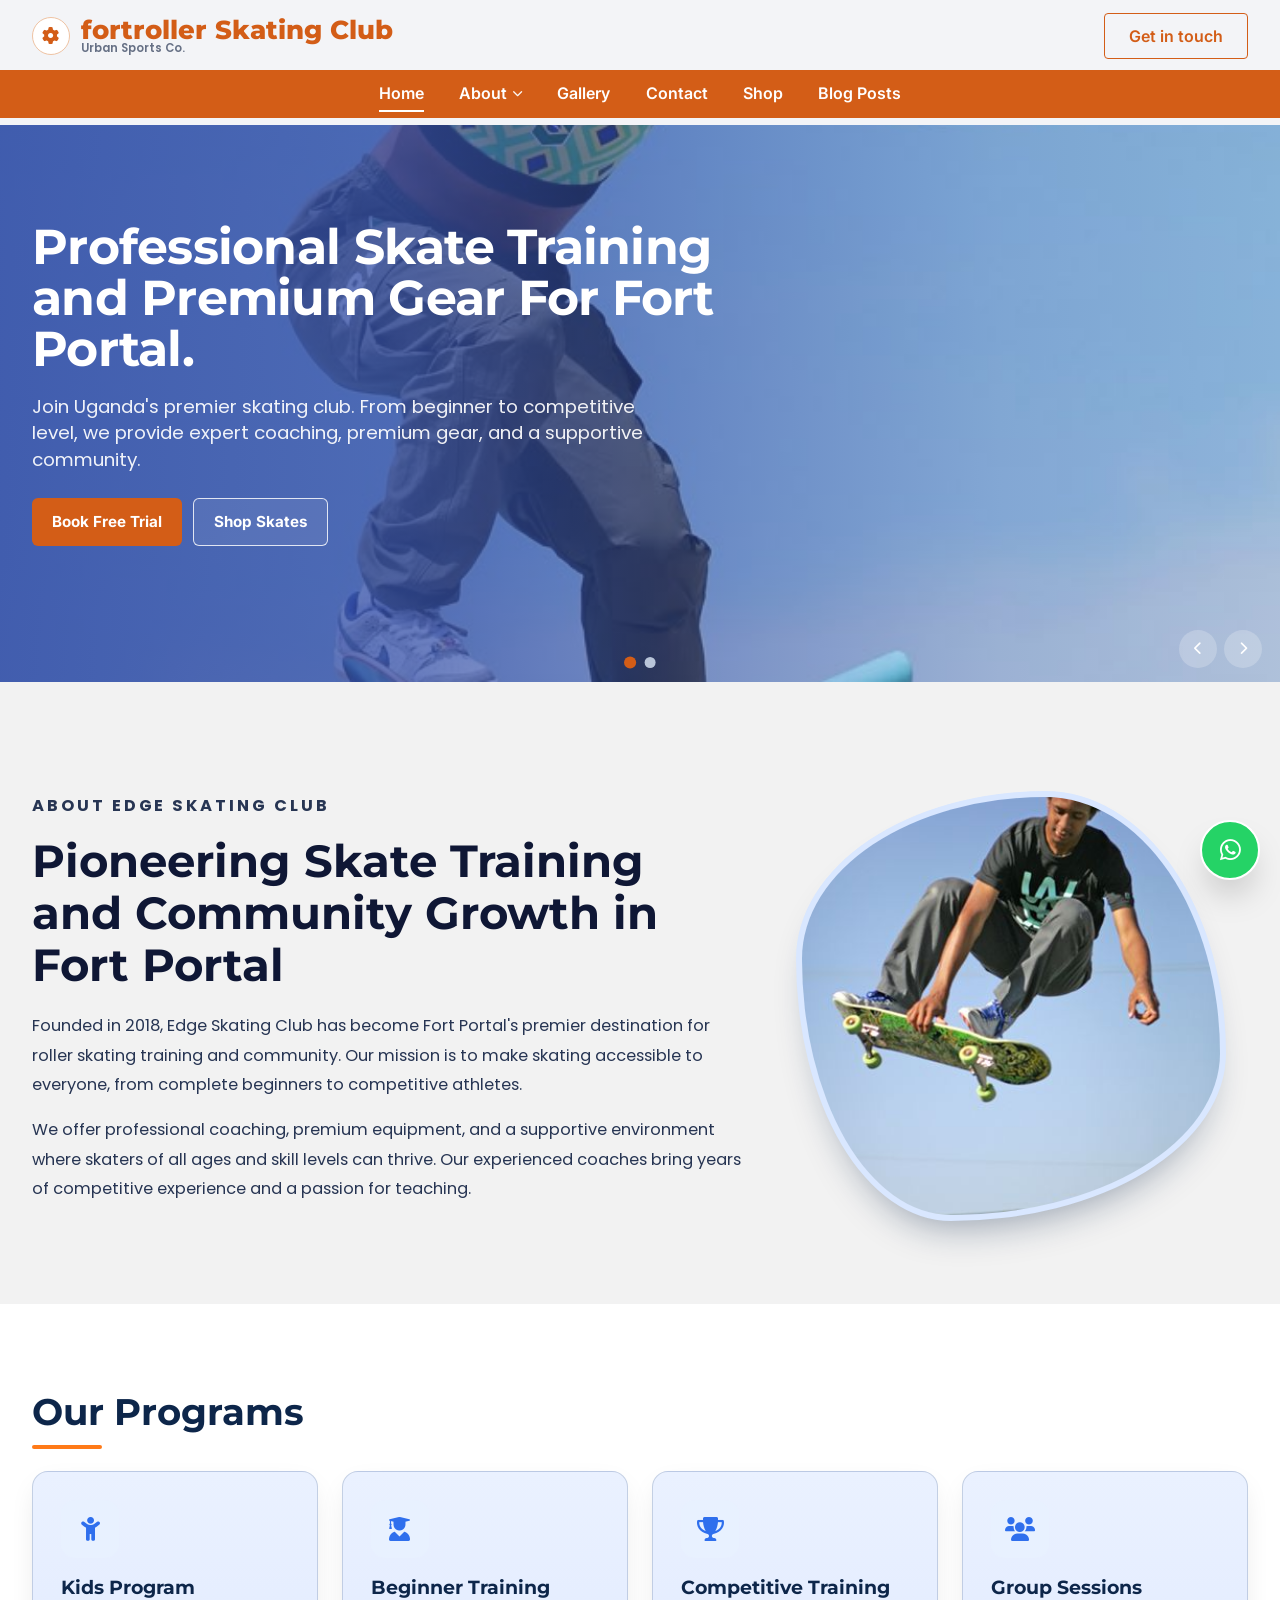
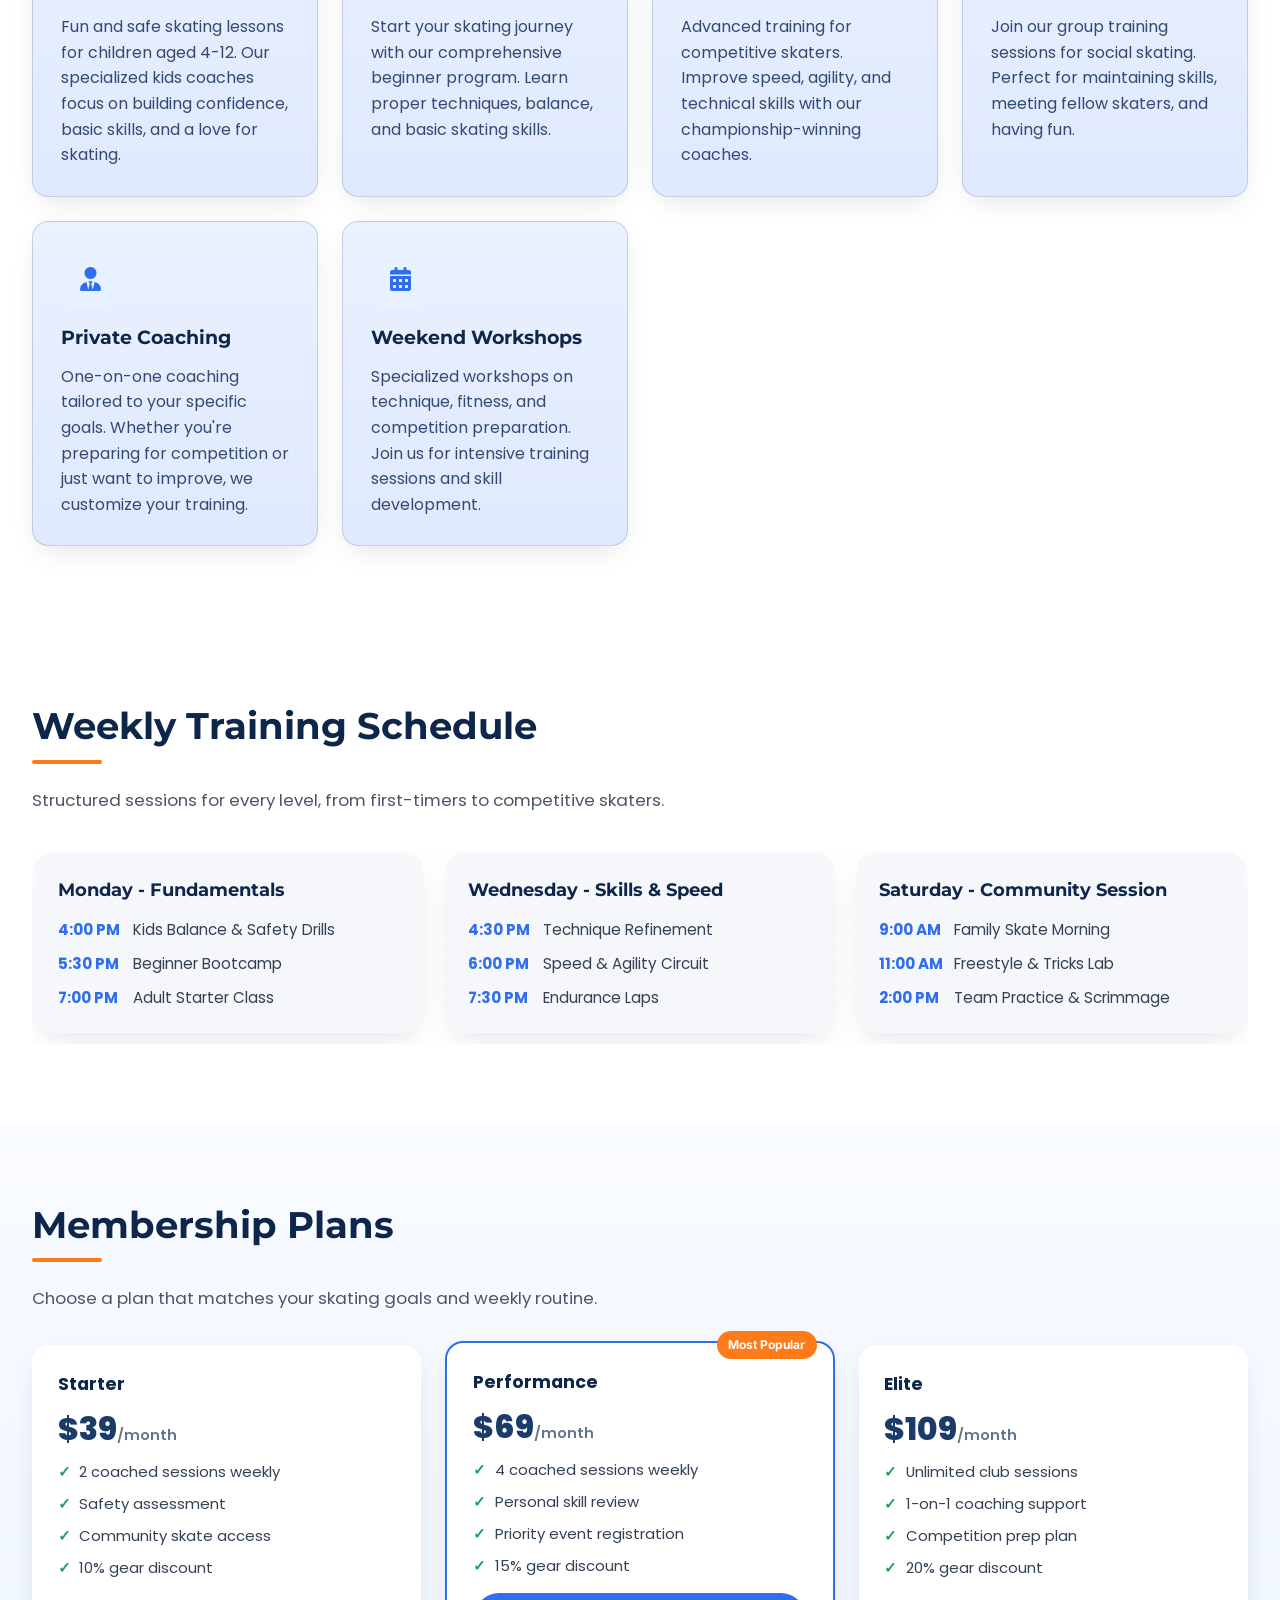
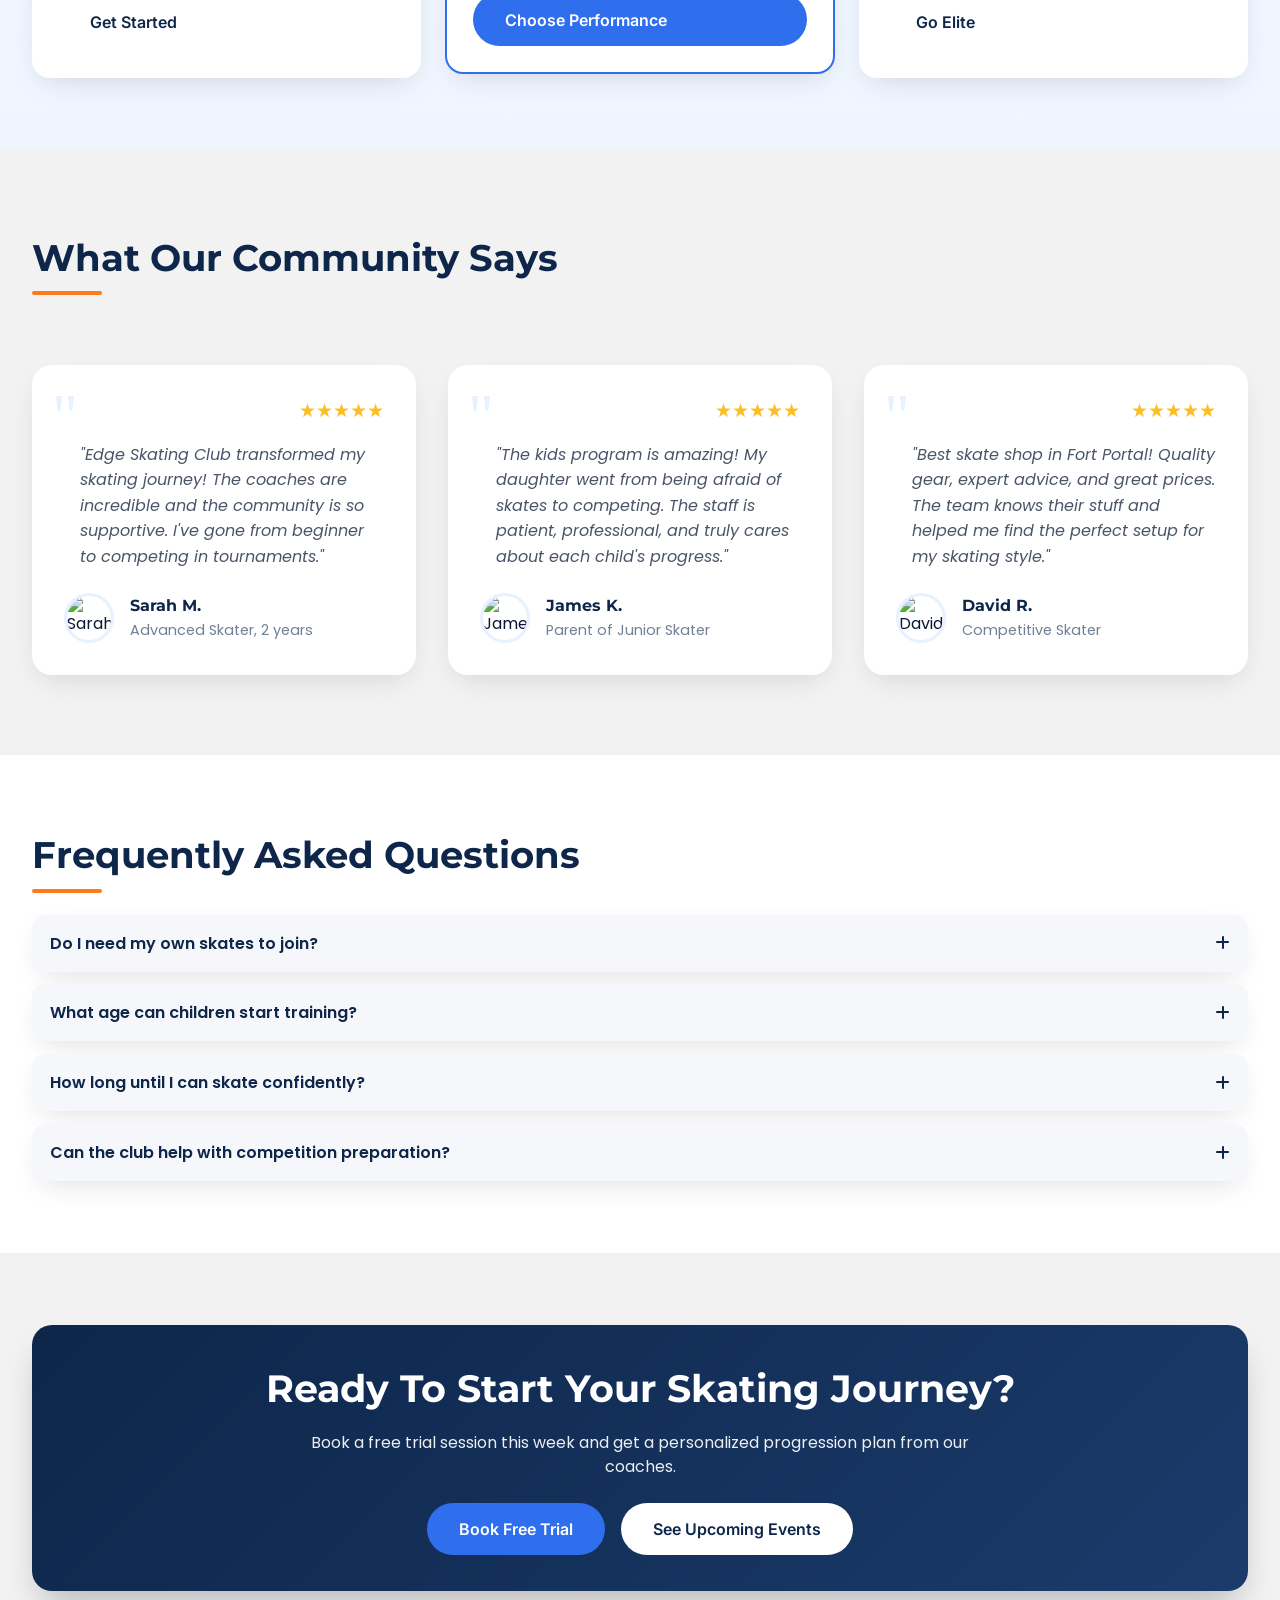
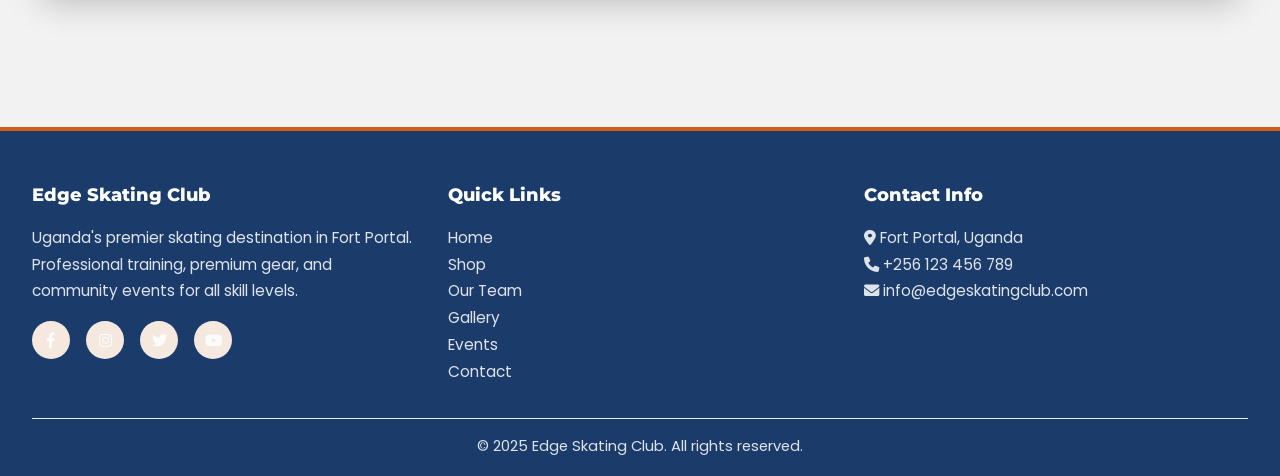
==== commit 42d851af: "add sticky schedule scroll and enhance grid layout for better responsiveness" ====
--- a/index.html
+++ b/index.html
@@ -196,31 +196,33 @@
         <div class="container">
             <h2 class="section-title">Weekly Training Schedule</h2>
             <p class="section-lead">Structured sessions for every level, from first-timers to competitive skaters.</p>
-            <div class="schedule-grid">
-                <article class="schedule-card">
-                    <h3>Monday - Fundamentals</h3>
-                    <ul class="schedule-list">
-                        <li><span>4:00 PM</span> Kids Balance & Safety Drills</li>
-                        <li><span>5:30 PM</span> Beginner Bootcamp</li>
-                        <li><span>7:00 PM</span> Adult Starter Class</li>
-                    </ul>
-                </article>
-                <article class="schedule-card">
-                    <h3>Wednesday - Skills & Speed</h3>
-                    <ul class="schedule-list">
-                        <li><span>4:30 PM</span> Technique Refinement</li>
-                        <li><span>6:00 PM</span> Speed & Agility Circuit</li>
-                        <li><span>7:30 PM</span> Endurance Laps</li>
-                    </ul>
-                </article>
-                <article class="schedule-card">
-                    <h3>Saturday - Community Session</h3>
-                    <ul class="schedule-list">
-                        <li><span>9:00 AM</span> Family Skate Morning</li>
-                        <li><span>11:00 AM</span> Freestyle & Tricks Lab</li>
-                        <li><span>2:00 PM</span> Team Practice & Scrimmage</li>
-                    </ul>
-                </article>
+            <div class="schedule-scroll-wrap">
+                <div class="schedule-grid">
+                    <article class="schedule-card">
+                        <h3>Monday - Fundamentals</h3>
+                        <ul class="schedule-list">
+                            <li><span>4:00 PM</span> Kids Balance & Safety Drills</li>
+                            <li><span>5:30 PM</span> Beginner Bootcamp</li>
+                            <li><span>7:00 PM</span> Adult Starter Class</li>
+                        </ul>
+                    </article>
+                    <article class="schedule-card">
+                        <h3>Wednesday - Skills & Speed</h3>
+                        <ul class="schedule-list">
+                            <li><span>4:30 PM</span> Technique Refinement</li>
+                            <li><span>6:00 PM</span> Speed & Agility Circuit</li>
+                            <li><span>7:30 PM</span> Endurance Laps</li>
+                        </ul>
+                    </article>
+                    <article class="schedule-card">
+                        <h3>Saturday - Community Session</h3>
+                        <ul class="schedule-list">
+                            <li><span>9:00 AM</span> Family Skate Morning</li>
+                            <li><span>11:00 AM</span> Freestyle & Tricks Lab</li>
+                            <li><span>2:00 PM</span> Team Practice & Scrimmage</li>
+                        </ul>
+                    </article>
+                </div>
             </div>
         </div>
     </section>
--- a/assets/css/style.css
+++ b/assets/css/style.css
@@ -2411,10 +2411,35 @@
 background: var(--white);
 }
 
+.schedule-scroll-wrap {
+position: sticky;
+top: calc(var(--navbar-offset) + 10px);
+z-index: 30;
+padding: 0.25rem 0 0.55rem;
+background: linear-gradient(180deg, rgba(255, 255, 255, 0.96) 0%, rgba(255, 255, 255, 0.9) 100%);
+}
+
 .schedule-grid {
-display: grid;
-grid-template-columns: repeat(auto-fit, minmax(250px, 1fr));
+display: flex;
+overflow-x: auto;
+scroll-snap-type: x proximity;
+scroll-behavior: smooth;
 gap: 1.4rem;
+padding: 0.15rem 0.2rem 0.7rem;
+}
+
+.schedule-grid::-webkit-scrollbar {
+height: 10px;
+}
+
+.schedule-grid::-webkit-scrollbar-thumb {
+background: rgba(27, 59, 107, 0.35);
+border-radius: 999px;
+}
+
+.schedule-grid::-webkit-scrollbar-track {
+background: rgba(13, 38, 74, 0.08);
+border-radius: 999px;
 }
 
 .schedule-card {
@@ -2422,6 +2447,14 @@
 padding: 1.4rem;
 border-radius: 16px;
 box-shadow: var(--shadow-sm);
+flex: 0 0 min(360px, 88vw);
+scroll-snap-align: start;
+}
+
+@media (min-width: 1120px) {
+.schedule-card {
+flex: 0 0 calc((100% - 2.8rem) / 3);
+}
 }
 
 .schedule-card h3 {
@@ -6590,4 +6623,51 @@
     font-family: var(--font-ui);
 }
 
-
+/* ===== FOOTER BACKGROUND ===== */
+.footer {
+    background-color: var(--primary-blue);
+    color: #ffffff;
+}
+
+.footer-section h3 {
+    color: #ffffff;
+}
+
+.footer-section p,
+.footer-section a,
+.footer-bottom {
+    color: rgba(255, 255, 255, 0.86);
+}
+
+.footer-section a:hover {
+    color: var(--highlight-orange);
+}
+
+/* ===== HOME PROGRAM CARDS (NON-WHITE DEFAULT + COLOR HOVER) ===== */
+.program-card {
+    background: linear-gradient(180deg, #eaf1ff 0%, #dfe9ff 100%);
+    border: 1px solid rgba(27, 59, 107, 0.18);
+}
+
+.program-card p {
+    color: #334b70;
+}
+
+.program-card:hover {
+    background: linear-gradient(145deg, var(--primary-blue) 0%, var(--accent-blue) 100%);
+    border-color: rgba(255, 122, 24, 0.65);
+    transform: translateY(-6px);
+    box-shadow: 0 18px 34px -16px rgba(13, 38, 74, 0.46);
+}
+
+.program-card:hover h3,
+.program-card:hover p {
+    color: #ffffff;
+}
+
+.program-card:hover .program-icon {
+    background: rgba(255, 255, 255, 0.2);
+    color: var(--highlight-orange);
+}
+
+
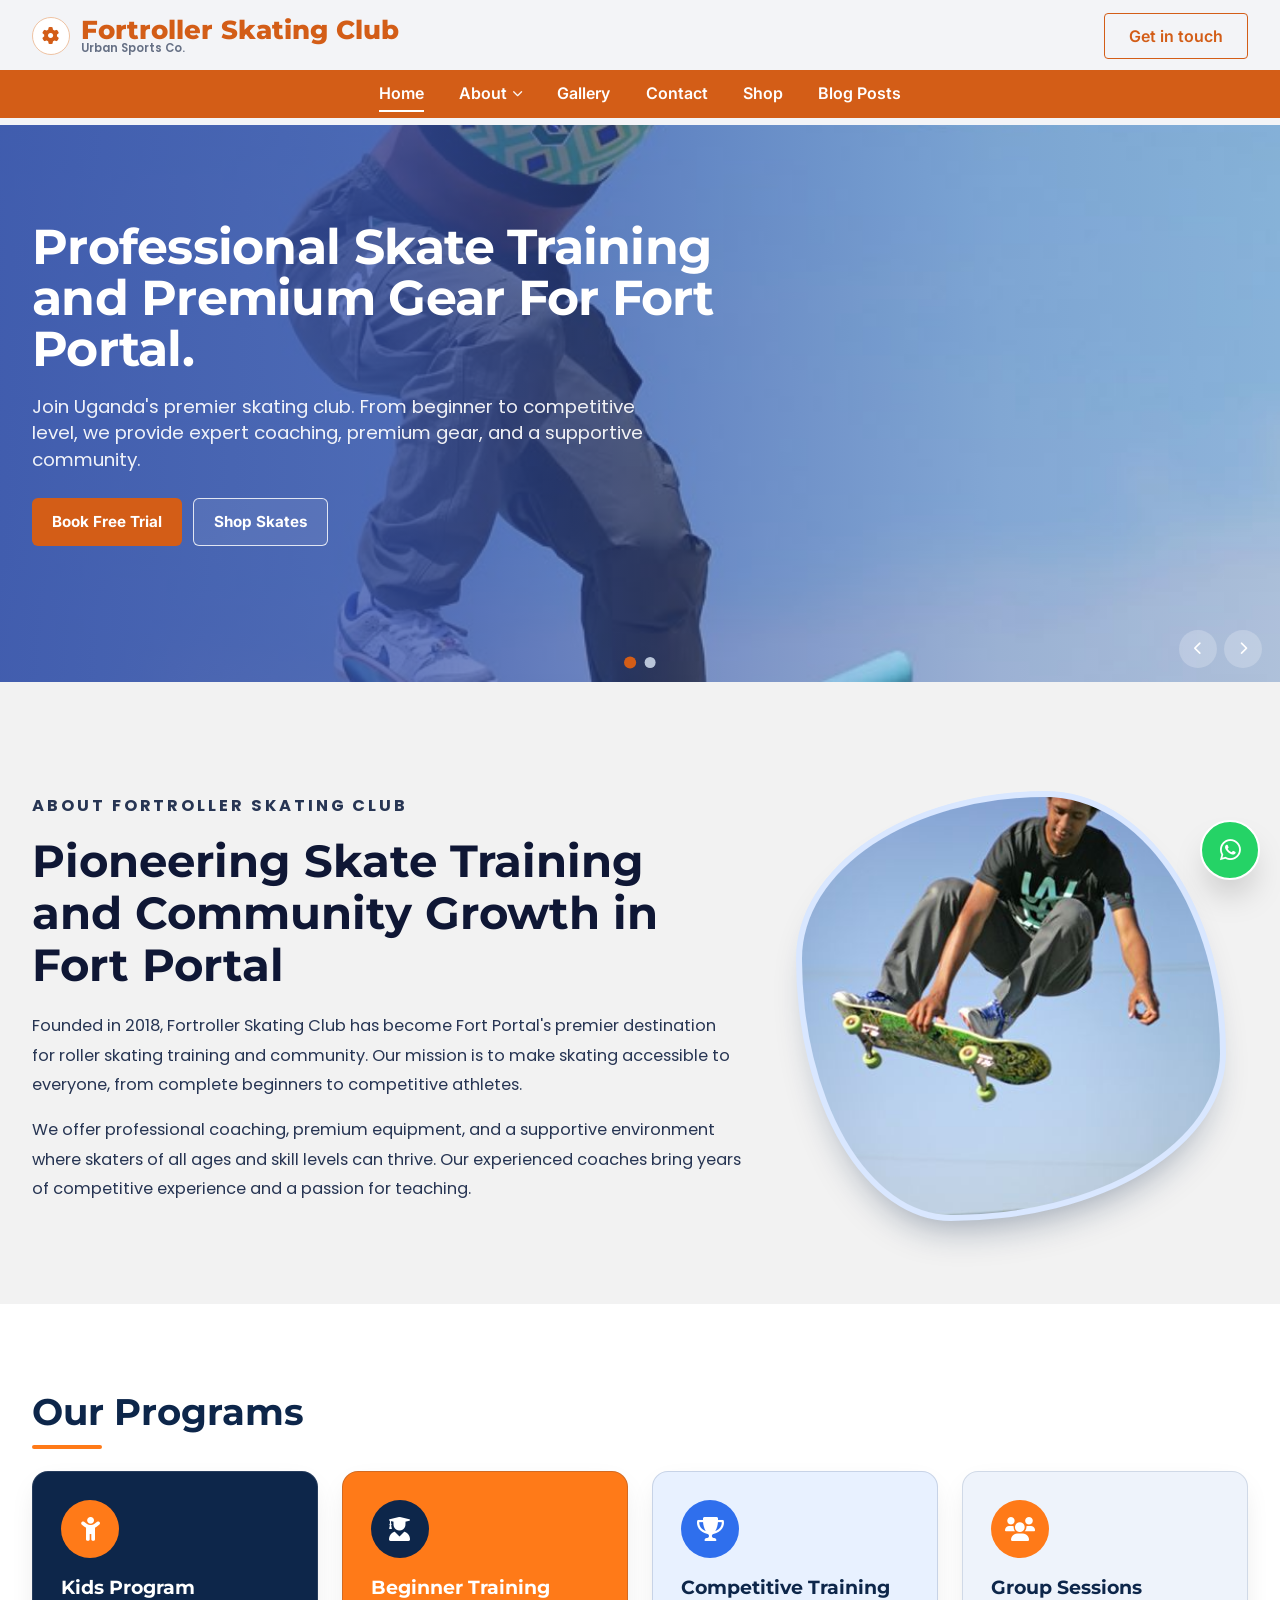
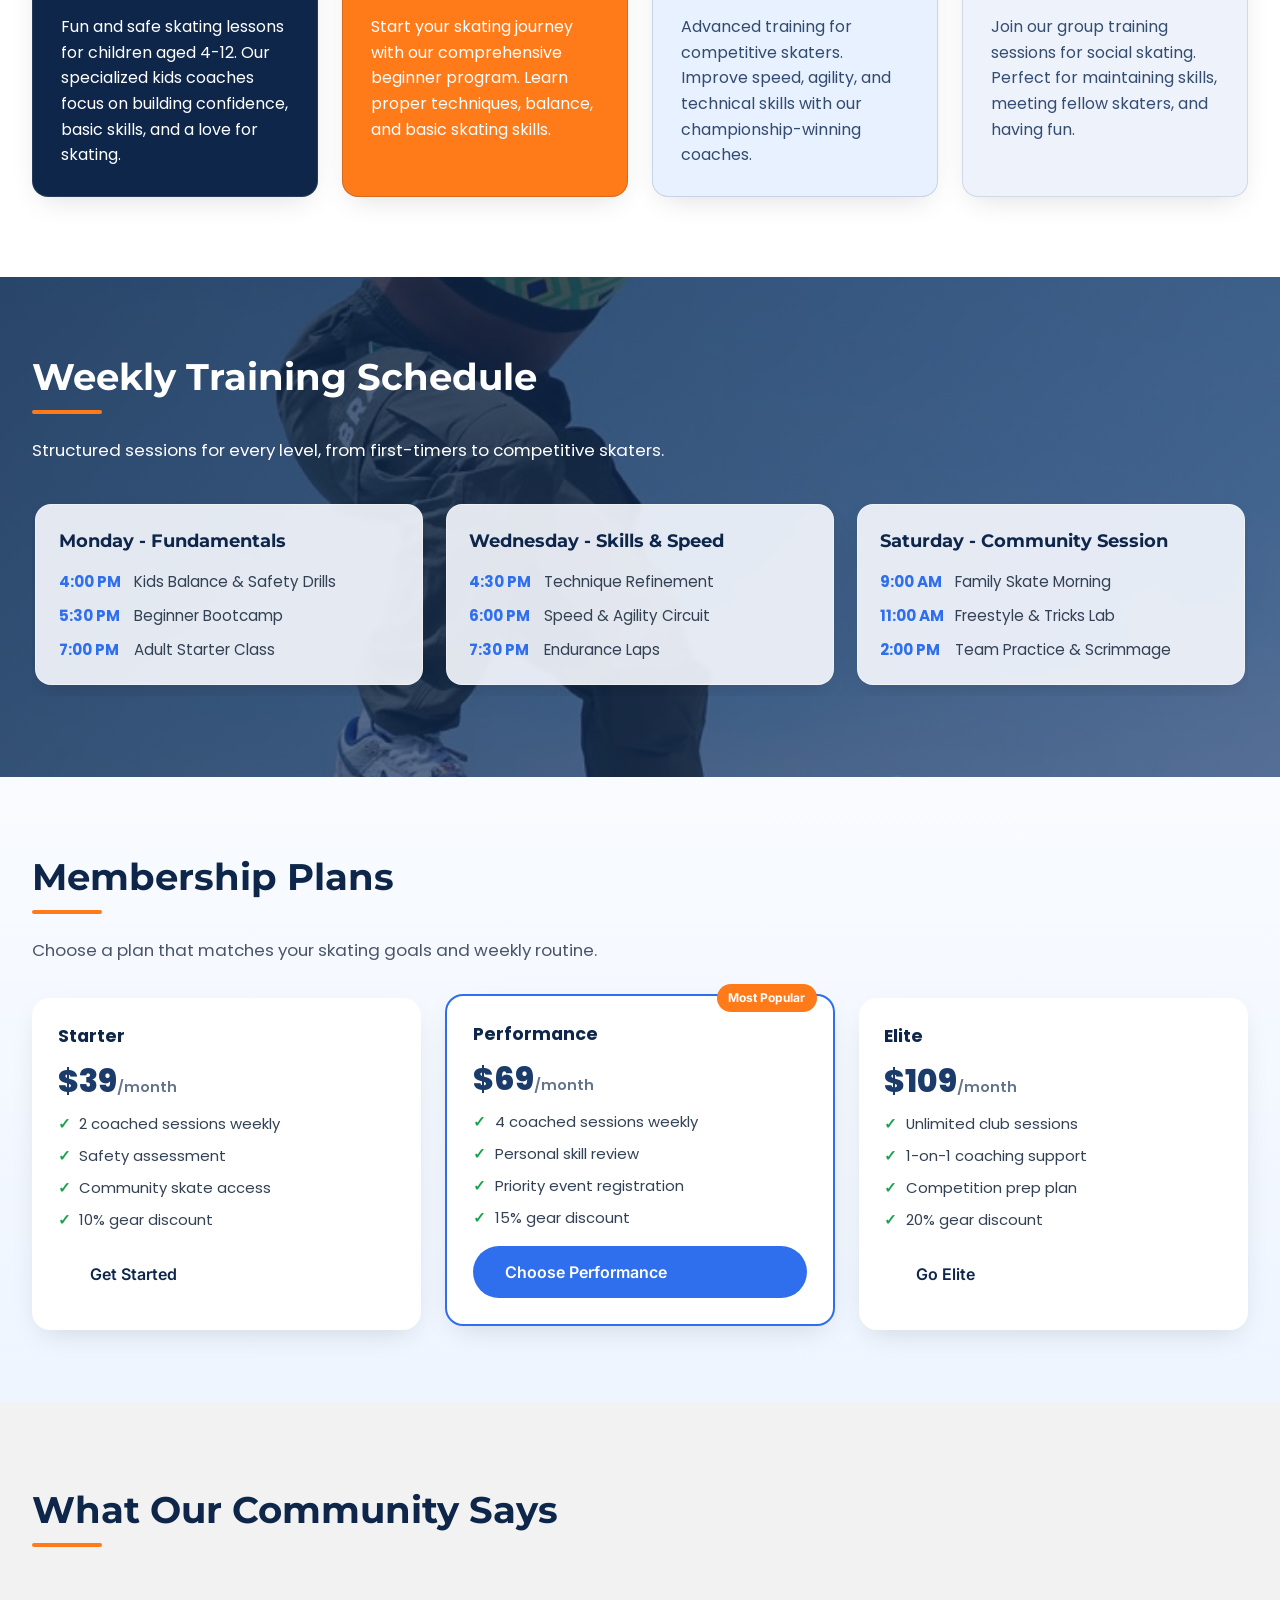
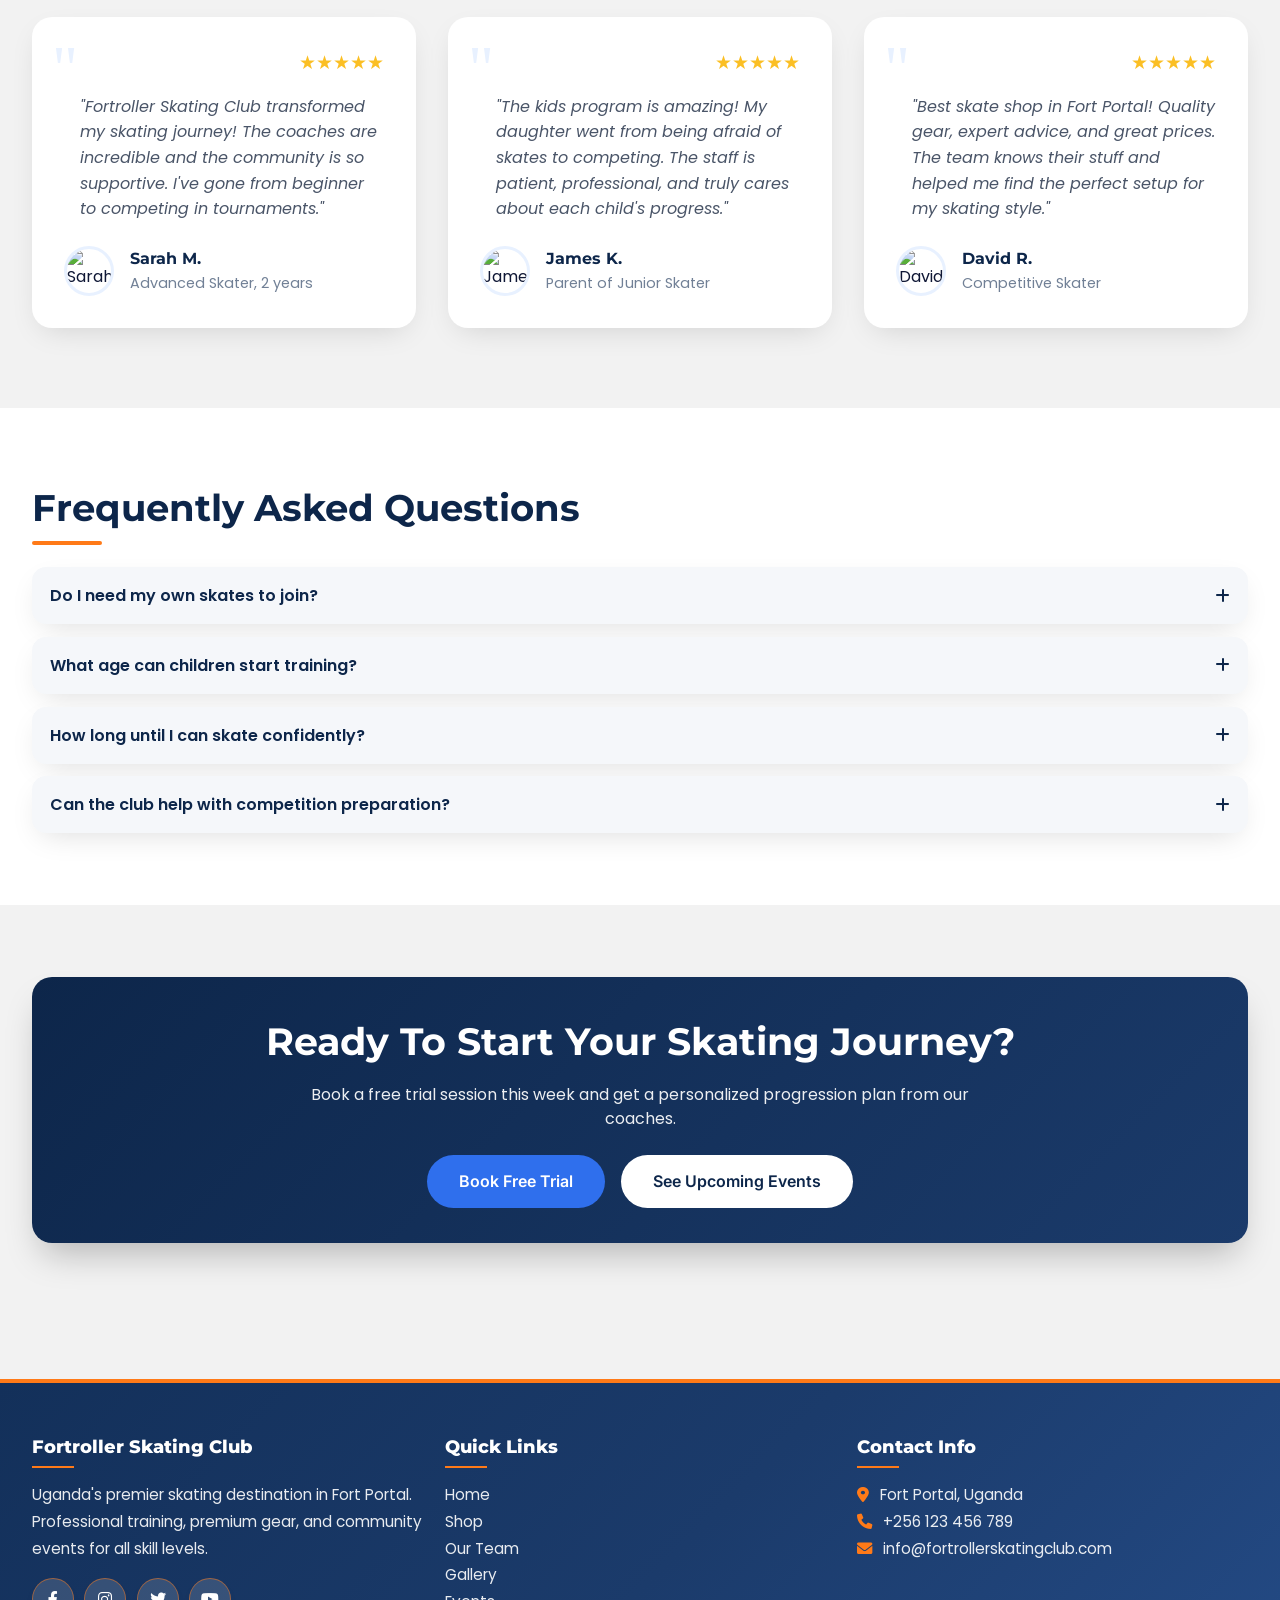
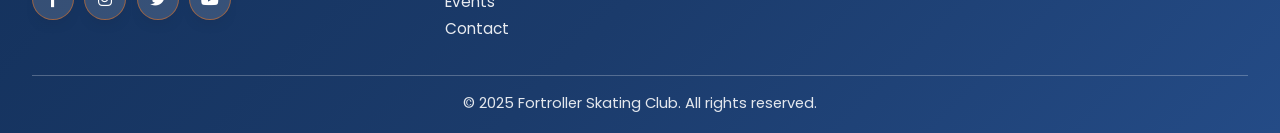
==== commit 064f1a53: "Update site branding from Edge Skating Club to Fortroller Skating Club across all pages, including t" ====
--- a/index.html
+++ b/index.html
@@ -4,19 +4,19 @@
 <head>
     <meta charset="UTF-8">
     <meta name="viewport" content="width=device-width, initial-scale=1.0">
-    <title>Edge Skating Club | Professional Skate Training & Premium Gear | Fort Portal</title>
+    <title>Fortroller Skating Club | Professional Skate Training & Premium Gear | Fort Portal</title>
     <meta name="description"
         content="Join Uganda's premier skating club in Fort Portal. Professional skate training, premium gear shop, and community events for all skill levels.">
     <meta name="keywords"
         content="skating club, skate training, roller skates, Fort Portal, Uganda, skate shop, professional coaching">
-    <meta name="author" content="Edge Skating Club">
-    <meta property="og:title" content="Edge Skating Club | Professional Skate Training & Premium Gear">
+    <meta name="author" content="Fortroller Skating Club">
+    <meta property="og:title" content="Fortroller Skating Club | Professional Skate Training & Premium Gear">
     <meta property="og:description"
         content="Join Uganda's premier skating club in Fort Portal. Professional skate training, premium gear shop, and community events.">
     <meta property="og:image" content="https://images.unsplash.com/photo-1524593689594-aae2f26b75ab?w=1200">
-    <meta property="og:url" content="https://edgeskatingclub.com">
+    <meta property="og:url" content="https://fortrollerskatingclub.com">
     <meta name="twitter:card" content="summary_large_image">
-    <link rel="canonical" href="https://edgeskatingclub.com">
+    <link rel="canonical" href="https://fortrollerskatingclub.com">
 
     <!-- Preconnect for performance -->
     <link rel="preconnect" href="https://fonts.googleapis.com">
@@ -38,13 +38,13 @@
 </head>
 
 <body class="home-makai-page">
-    <nav class="navbar" id="navbar">
+            <nav class="navbar" id="navbar">
         <div class="nav-top">
             <div class="container nav-top-inner">
                 <a href="index.html" class="nav-brand">
                     <span class="nav-brand-icon"><i class="fas fa-cog"></i></span>
                     <span class="nav-brand-text">
-                        <span class="nav-brand-title">fortroller Skating Club</span>
+                        <span class="nav-brand-title">Fortroller Skating Club</span>
                         <span class="nav-brand-sub">Urban Sports Co.</span>
                     </span>
                 </a>
@@ -118,9 +118,9 @@
     <section class="home-makai-about reveal" id="about">
         <div class="container home-makai-about-grid">
             <div class="home-makai-about-copy">
-                <p class="home-makai-eyebrow">About Edge Skating Club</p>
+                <p class="home-makai-eyebrow">About Fortroller Skating Club</p>
                 <h2>Pioneering Skate Training and Community Growth in Fort Portal</h2>
-                <p>Founded in 2018, Edge Skating Club has become Fort Portal's premier destination for roller skating
+                <p>Founded in 2018, Fortroller Skating Club has become Fort Portal's premier destination for roller skating
                     training and community. Our mission is to make skating accessible to everyone, from complete
                     beginners to competitive athletes.</p>
                 <p>We offer professional coaching, premium equipment, and a supportive environment where skaters of all
@@ -171,22 +171,6 @@
                     <h3>Group Sessions</h3>
                     <p>Join our group training sessions for social skating. Perfect for maintaining skills, meeting
                         fellow skaters, and having fun.</p>
-                </div>
-                <div class="program-card">
-                    <div class="program-icon">
-                        <i class="fas fa-user-tie"></i>
-                    </div>
-                    <h3>Private Coaching</h3>
-                    <p>One-on-one coaching tailored to your specific goals. Whether you're preparing for competition or
-                        just want to improve, we customize your training.</p>
-                </div>
-                <div class="program-card">
-                    <div class="program-icon">
-                        <i class="fas fa-calendar-alt"></i>
-                    </div>
-                    <h3>Weekend Workshops</h3>
-                    <p>Specialized workshops on technique, fitness, and competition preparation. Join us for intensive
-                        training sessions and skill development.</p>
                 </div>
             </div>
         </div>
@@ -277,7 +261,7 @@
             <div class="testimonials-grid">
                 <div class="testimonial-card">
                     <div class="testimonial-stars">&#9733;&#9733;&#9733;&#9733;&#9733;</div>
-                    <p>"Edge Skating Club transformed my skating journey! The coaches are incredible and the community
+                    <p>"Fortroller Skating Club transformed my skating journey! The coaches are incredible and the community
                         is so supportive. I've gone from beginner to competing in tournaments."</p>
                     <div class="testimonial-author">
                         <img src="https://randomuser.me/api/portraits/women/32.jpg" alt="Sarah M.">
@@ -381,7 +365,7 @@
         <div class="container">
             <div class="footer-content">
                 <div class="footer-section">
-                    <h3>Edge Skating Club</h3>
+                    <h3>Fortroller Skating Club</h3>
                     <p>Uganda's premier skating destination in Fort Portal. Professional training, premium gear, and
                         community events for all skill levels.</p>
                     <div class="social-links">
@@ -404,17 +388,17 @@
                     <h3>Contact Info</h3>
                     <p><i class="fas fa-map-marker-alt"></i> Fort Portal, Uganda</p>
                     <p><i class="fas fa-phone"></i> +256 123 456 789</p>
-                    <p><i class="fas fa-envelope"></i> info@edgeskatingclub.com</p>
+                    <p><i class="fas fa-envelope"></i> info@fortrollerskatingclub.com</p>
                 </div>
             </div>
             <div class="footer-bottom">
-                <p>&copy; 2025 Edge Skating Club. All rights reserved.</p>
+                <p>&copy; 2025 Fortroller Skating Club. All rights reserved.</p>
             </div>
         </div>
     </footer>
 
     <!-- Floating WhatsApp Button -->
-    <a href="https://wa.me/256123456789?text=Hi%20Edge%20Skating%20Club!%20I'm%20interested%20in%20your%20skating%20programs."
+    <a href="https://wa.me/256123456789?text=Hi%20Fortroller%20Skating%20Club!%20I'm%20interested%20in%20your%20skating%20programs."
         class="whatsapp-float" target="_blank">
         <i class="fab fa-whatsapp"></i>
     </a>
@@ -425,3 +409,6 @@
 
 </html>
 
+
+
+
--- a/assets/css/style.css
+++ b/assets/css/style.css
@@ -2408,15 +2408,39 @@
 }
 
 .home-schedule-section {
-background: var(--white);
+position: relative;
+background: url('../images/skatters%20%281%29.jpg') center center / cover no-repeat;
+background-attachment: scroll;
+overflow: hidden;
+}
+
+.home-schedule-section::before {
+content: '';
+position: absolute;
+inset: 0;
+background: linear-gradient(130deg, rgba(13, 38, 74, 0.78) 0%, rgba(27, 59, 107, 0.62) 100%);
+z-index: 0;
+}
+
+.home-schedule-section .container {
+position: relative;
+z-index: 1;
+}
+
+.home-schedule-section .section-title,
+.home-schedule-section .section-lead {
+color: #ffffff;
+}
+
+.home-schedule-section .section-title::after {
+background: var(--highlight-orange);
 }
 
 .schedule-scroll-wrap {
-position: sticky;
-top: calc(var(--navbar-offset) + 10px);
-z-index: 30;
+position: relative;
+z-index: 1;
 padding: 0.25rem 0 0.55rem;
-background: linear-gradient(180deg, rgba(255, 255, 255, 0.96) 0%, rgba(255, 255, 255, 0.9) 100%);
+background: transparent;
 }
 
 .schedule-grid {
@@ -2443,12 +2467,14 @@
 }
 
 .schedule-card {
-background: var(--soft-gray);
+background: rgba(248, 250, 255, 0.9);
 padding: 1.4rem;
 border-radius: 16px;
 box-shadow: var(--shadow-sm);
 flex: 0 0 min(360px, 88vw);
 scroll-snap-align: start;
+border: 1px solid rgba(255, 255, 255, 0.38);
+backdrop-filter: blur(2px);
 }
 
 @media (min-width: 1120px) {
@@ -6643,31 +6669,252 @@
     color: var(--highlight-orange);
 }
 
-/* ===== HOME PROGRAM CARDS (NON-WHITE DEFAULT + COLOR HOVER) ===== */
+/* ===== HOME PROGRAM CARDS (MULTI-PALETTE USING SITE COLORS) ===== */
 .program-card {
-    background: linear-gradient(180deg, #eaf1ff 0%, #dfe9ff 100%);
-    border: 1px solid rgba(27, 59, 107, 0.18);
-}
-
-.program-card p {
+    border: 1px solid transparent;
+    transition: background-color 0.28s ease, color 0.28s ease, transform 0.28s ease, box-shadow 0.28s ease, border-color 0.28s ease;
+}
+
+.program-card h3,
+.program-card p,
+.program-card .program-icon {
+    transition: var(--transition);
+}
+
+.program-card .program-icon {
+    border-radius: 50%;
+}
+
+/* Card 1 */
+.programs-grid .program-card:nth-child(1) {
+    background: var(--primary-navy);
+    border-color: rgba(255, 255, 255, 0.1);
+}
+
+.programs-grid .program-card:nth-child(1) h3,
+.programs-grid .program-card:nth-child(1) p {
+    color: #ffffff;
+}
+
+.programs-grid .program-card:nth-child(1) .program-icon {
+    background: var(--highlight-orange);
+    color: #ffffff;
+}
+
+/* Card 2 */
+.programs-grid .program-card:nth-child(2) {
+    background: var(--highlight-orange);
+    border-color: rgba(13, 38, 74, 0.18);
+}
+
+.programs-grid .program-card:nth-child(2) h3,
+.programs-grid .program-card:nth-child(2) p {
+    color: #ffffff;
+}
+
+.programs-grid .program-card:nth-child(2) .program-icon {
+    background: var(--primary-navy);
+    color: #ffffff;
+}
+
+/* Card 3 */
+.programs-grid .program-card:nth-child(3) {
+    background: var(--light-blue);
+    border-color: rgba(27, 59, 107, 0.16);
+}
+
+.programs-grid .program-card:nth-child(3) h3 {
+    color: var(--primary-navy);
+}
+
+.programs-grid .program-card:nth-child(3) p {
     color: #334b70;
 }
 
-.program-card:hover {
-    background: linear-gradient(145deg, var(--primary-blue) 0%, var(--accent-blue) 100%);
-    border-color: rgba(255, 122, 24, 0.65);
+.programs-grid .program-card:nth-child(3) .program-icon {
+    background: var(--accent-blue);
+    color: #ffffff;
+}
+
+/* Card 4 */
+.programs-grid .program-card:nth-child(4) {
+    background: #eef3fb;
+    border-color: rgba(27, 59, 107, 0.14);
+}
+
+.programs-grid .program-card:nth-child(4) h3 {
+    color: var(--primary-navy);
+}
+
+.programs-grid .program-card:nth-child(4) p {
+    color: #344d73;
+}
+
+.programs-grid .program-card:nth-child(4) .program-icon {
+    background: var(--highlight-orange);
+    color: #ffffff;
+}
+
+/* Card 5 */
+.programs-grid .program-card:nth-child(5) {
+    background: var(--primary-blue);
+    border-color: rgba(255, 255, 255, 0.14);
+}
+
+.programs-grid .program-card:nth-child(5) h3,
+.programs-grid .program-card:nth-child(5) p {
+    color: #ffffff;
+}
+
+.programs-grid .program-card:nth-child(5) .program-icon {
+    background: #ffffff;
+    color: var(--primary-blue);
+}
+
+/* Card 6 */
+.programs-grid .program-card:nth-child(6) {
+    background: var(--accent-blue);
+    border-color: rgba(255, 255, 255, 0.16);
+}
+
+.programs-grid .program-card:nth-child(6) h3,
+.programs-grid .program-card:nth-child(6) p {
+    color: #ffffff;
+}
+
+.programs-grid .program-card:nth-child(6) .program-icon {
+    background: var(--highlight-orange);
+    color: #ffffff;
+}
+
+/* Hover color swaps */
+.programs-grid .program-card:hover {
     transform: translateY(-6px);
-    box-shadow: 0 18px 34px -16px rgba(13, 38, 74, 0.46);
-}
-
-.program-card:hover h3,
-.program-card:hover p {
+    box-shadow: 0 18px 34px -16px rgba(13, 38, 74, 0.48);
+}
+
+.programs-grid .program-card:nth-child(1):hover {
+    background: var(--primary-blue);
+}
+
+.programs-grid .program-card:nth-child(2):hover {
+    background: var(--primary-navy);
+}
+
+.programs-grid .program-card:nth-child(3):hover {
+    background: var(--accent-blue);
+}
+
+.programs-grid .program-card:nth-child(4):hover {
+    background: var(--primary-blue);
+}
+
+.programs-grid .program-card:nth-child(5):hover {
+    background: var(--highlight-orange);
+}
+
+.programs-grid .program-card:nth-child(6):hover {
+    background: var(--primary-navy);
+}
+
+.programs-grid .program-card:nth-child(3):hover h3,
+.programs-grid .program-card:nth-child(3):hover p,
+.programs-grid .program-card:nth-child(4):hover h3,
+.programs-grid .program-card:nth-child(4):hover p {
     color: #ffffff;
 }
 
-.program-card:hover .program-icon {
-    background: rgba(255, 255, 255, 0.2);
+.programs-grid .program-card:nth-child(3):hover .program-icon,
+.programs-grid .program-card:nth-child(4):hover .program-icon {
+    background: var(--highlight-orange);
+    color: #ffffff;
+}
+
+/* ===== FOOTER UI POLISH ===== */
+.footer {
+    background: linear-gradient(135deg, #13305a 0%, var(--primary-blue) 52%, #244b86 100%);
+    color: #ffffff;
+    border-top: 4px solid var(--highlight-orange);
+}
+
+.footer-content {
+    gap: 1.35rem;
+}
+
+.footer-section {
+    padding: 0;
+    border-radius: 0;
+    background: transparent;
+    border: 0;
+}
+
+.footer-section h3 {
+    position: relative;
+    padding-bottom: 0.45rem;
+    margin-bottom: 0.85rem;
+    color: #ffffff;
+}
+
+.footer-section h3::after {
+    content: '';
+    position: absolute;
+    left: 0;
+    bottom: 0;
+    width: 42px;
+    height: 2px;
+    background: var(--highlight-orange);
+}
+
+.footer-section p,
+.footer-section a {
+    color: rgba(255, 255, 255, 0.9);
+}
+
+.footer-section a:hover {
+    color: #ffffff;
+}
+
+.footer-section p i {
     color: var(--highlight-orange);
-}
-
-
+    margin-right: 0.45rem;
+}
+
+.footer .social-links {
+    display: flex;
+    gap: 0.65rem;
+    margin-top: 0.95rem;
+}
+
+.footer .social-links a {
+    width: 42px;
+    height: 42px;
+    border-radius: 50%;
+    display: inline-flex;
+    align-items: center;
+    justify-content: center;
+    background: rgba(255, 255, 255, 0.14);
+    border: 1px solid rgba(255, 122, 24, 0.5);
+    color: #ffffff !important;
+    box-shadow: 0 8px 20px -14px rgba(0, 0, 0, 0.45);
+    transition: var(--transition);
+}
+
+.footer .social-links a i {
+    font-size: 1rem;
+    line-height: 1;
+}
+
+.footer .social-links a:hover {
+    transform: translateY(-3px) scale(1.03);
+    background: var(--highlight-orange);
+    border-color: var(--highlight-orange);
+    color: #ffffff !important;
+}
+
+.footer-bottom {
+    margin-top: 0.5rem;
+    border-top: 1px solid rgba(255, 255, 255, 0.25);
+    color: rgba(255, 255, 255, 0.88);
+}
+
+
